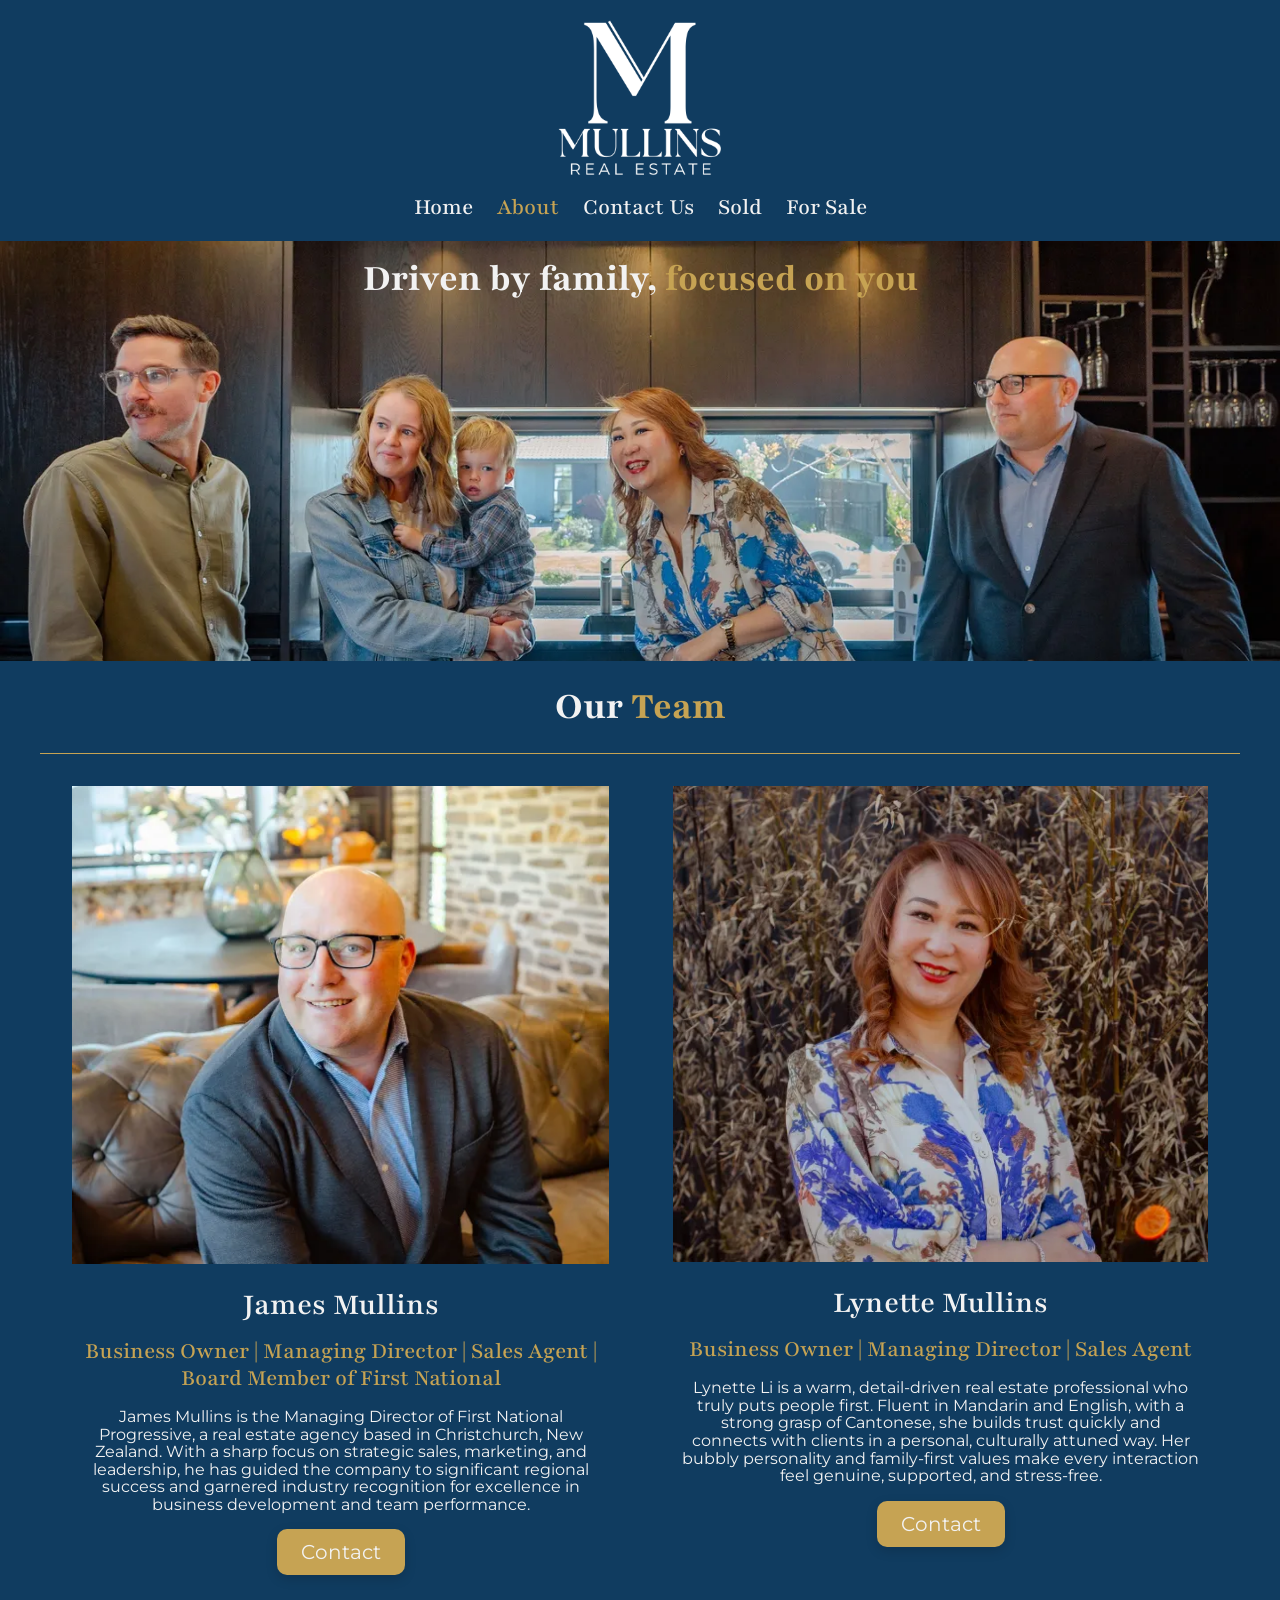
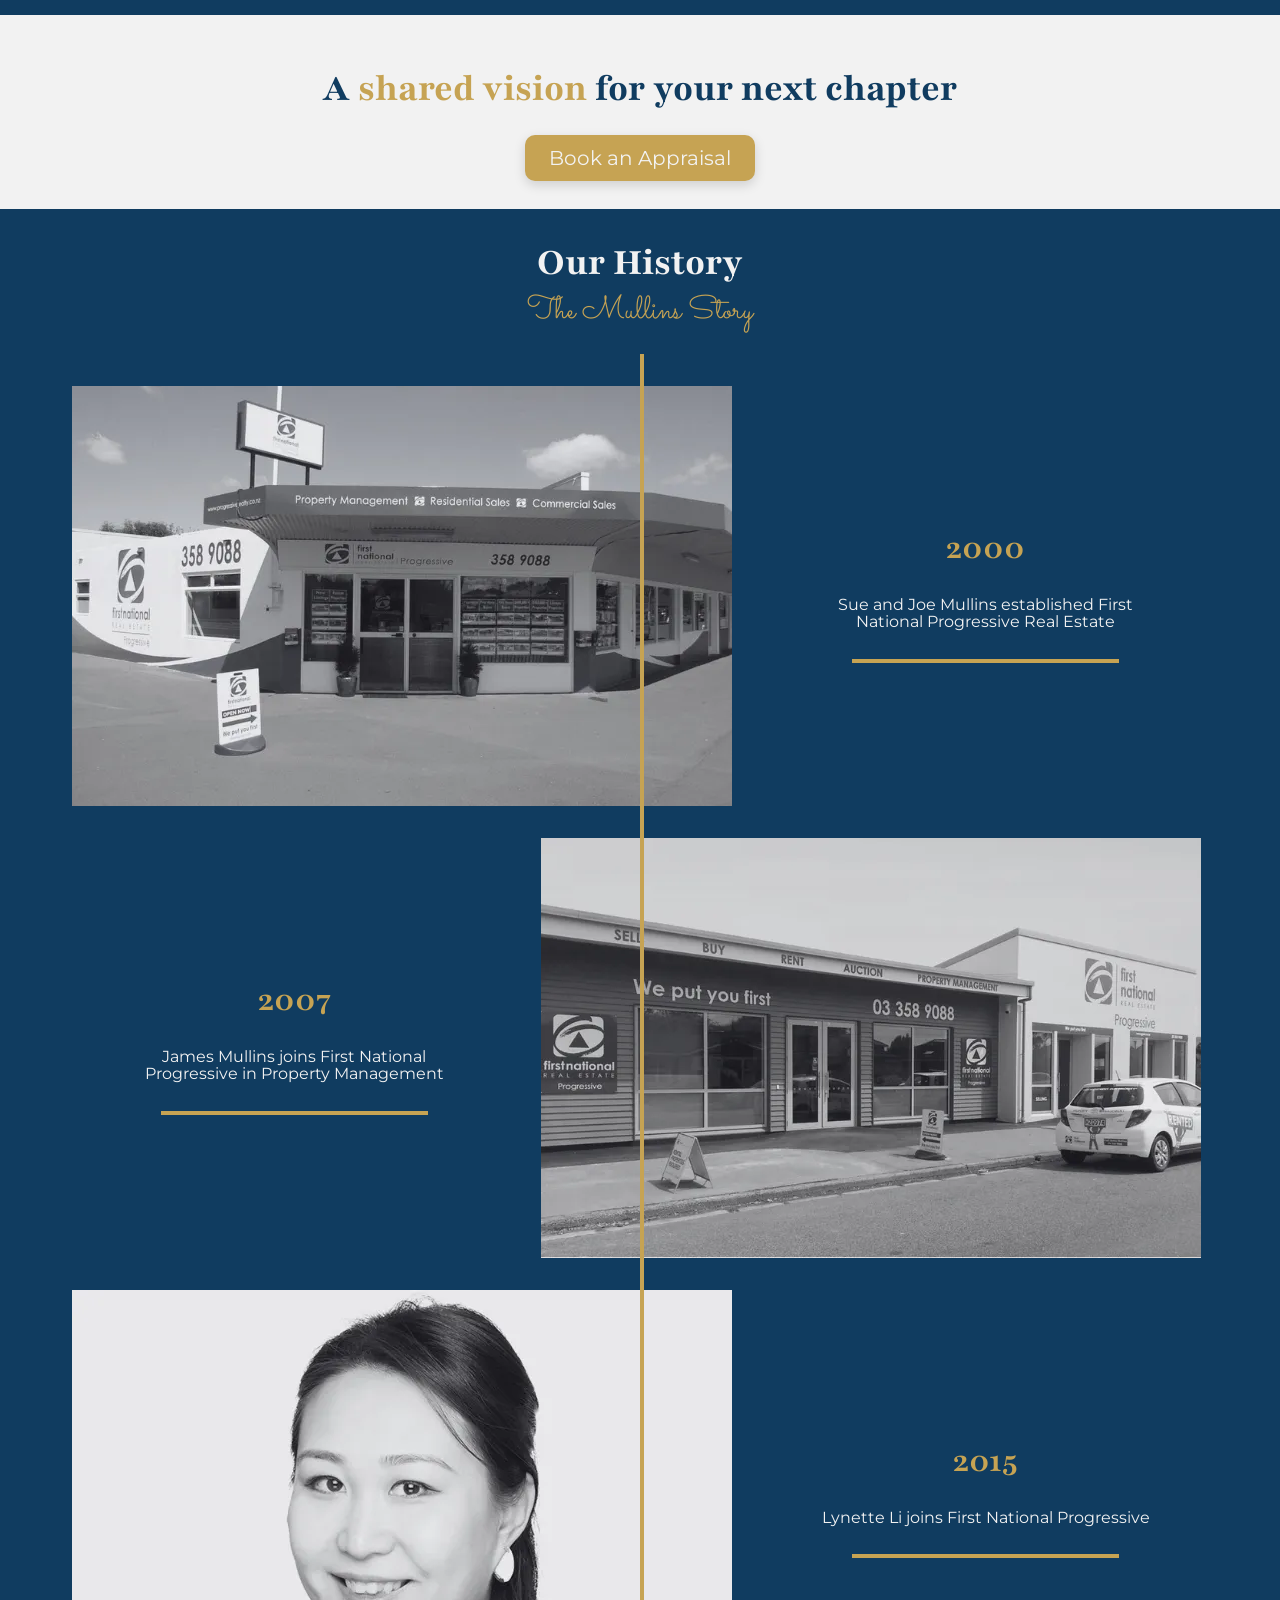
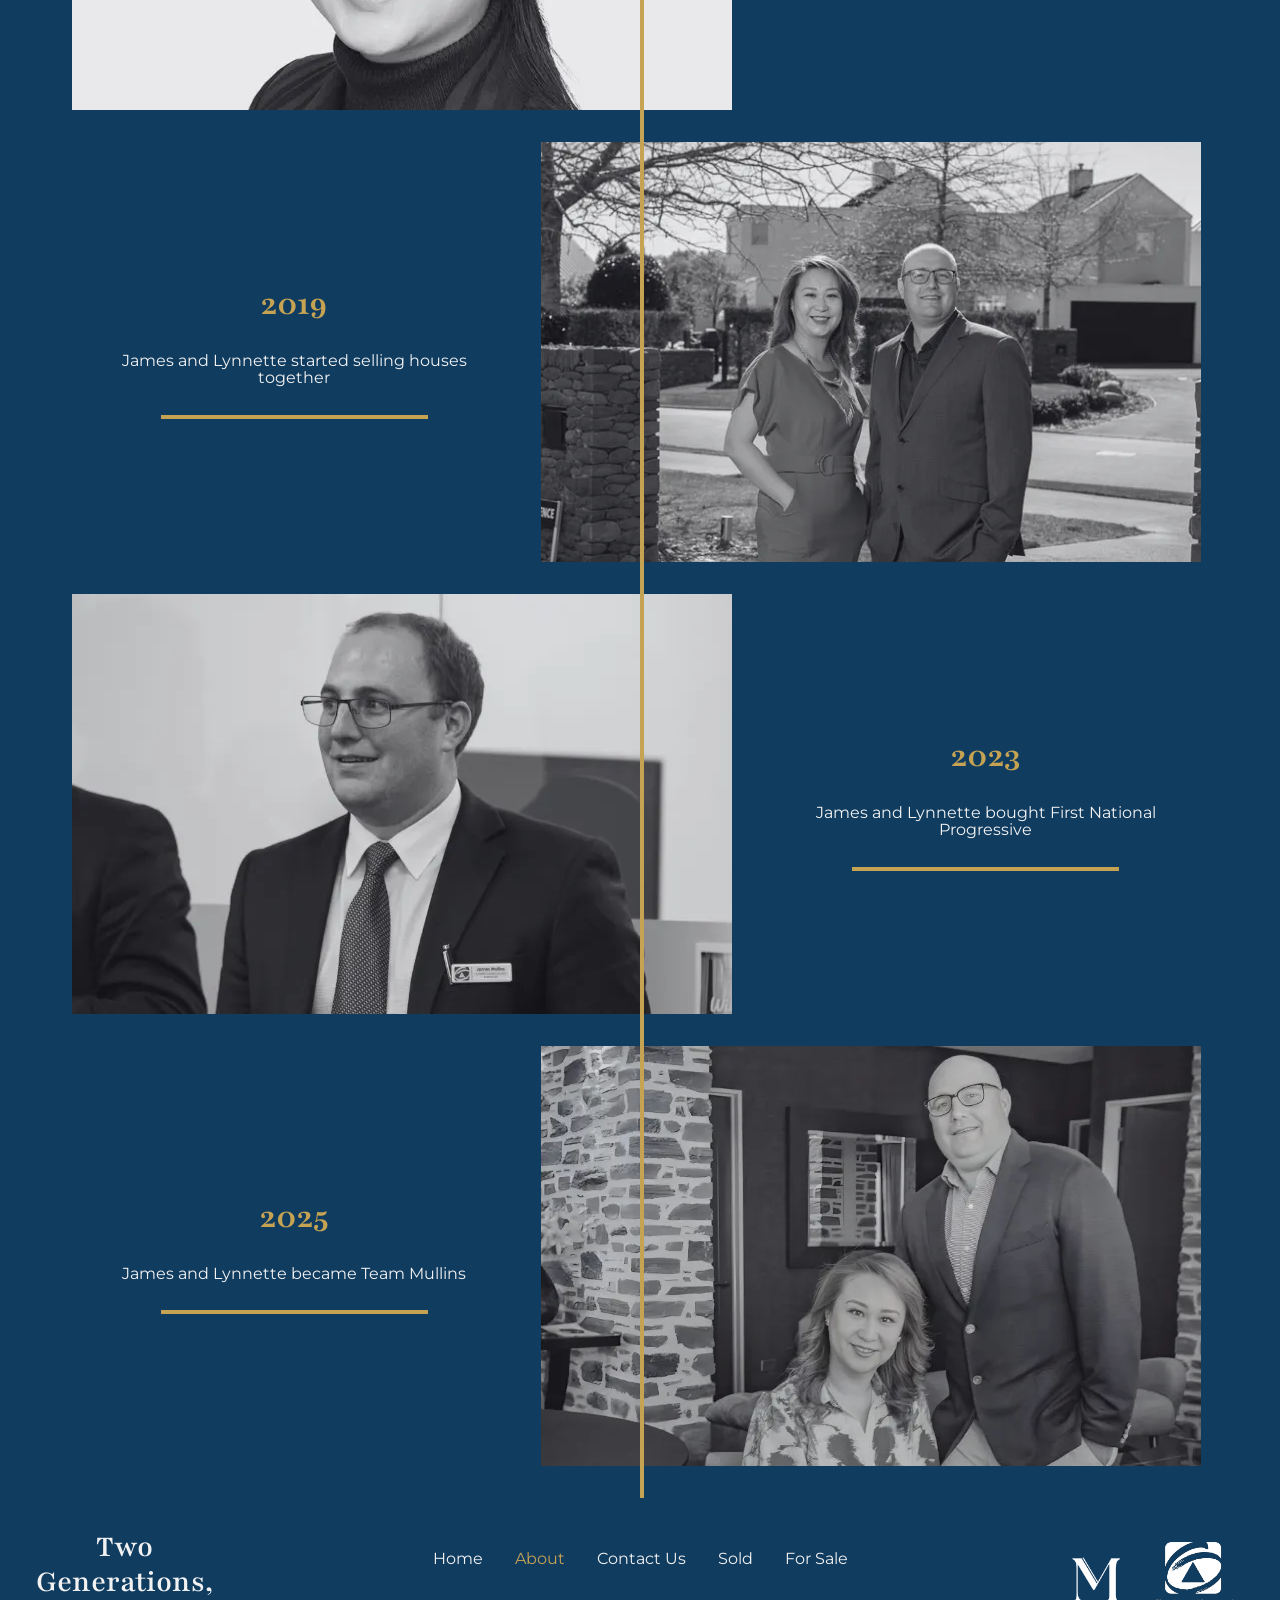
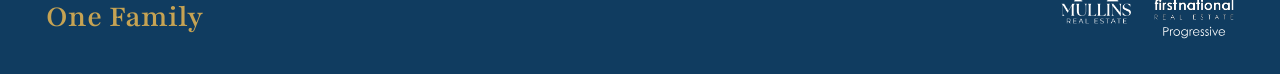
==== about/index.html @ 48dbc234 "deploy: teammullinsfnp-chch/sourcecode@f12cab93efc83eb6b86bd5257f746d855f956c99" ====
<!DOCTYPE html><html lang="en" data-astro-cid-qup72gqn> <head><title>About Us | Team Mullins</title><meta name="description" content="Meet the Team Mullins family — two generations of dedicated First National real estate professionals driven by local knowledge, integrity, and a passion for results."><meta name="viewport" content="width=device-width, initial-scale=1.0"><meta name="robots" content="noindex, nofollow"><script type="module">document.addEventListener("DOMContentLoaded",()=>{document.querySelectorAll("img").forEach(e=>{if(e.width<40||e.getAttribute("aria-hidden")==="true")return;const t=document.createElement("div");t.className="img-wrapper",t.style.cssText=e.style.cssText,e.parentNode.insertBefore(t,e),t.appendChild(e);const d=()=>{e.classList.add("loaded"),t.classList.add("loaded")};e.complete?d():(e.onload=d,e.onerror=d)})});</script><link rel="stylesheet" href="/_astro/DefaultLayout.DE0EfGJR.css">
<style>article[data-astro-cid-nboiwwvl]{border-top:solid 1px var(--color-accent)}.hero[data-astro-cid-kh7btl4r]{position:relative}.hero[data-astro-cid-kh7btl4r] img[data-astro-cid-kh7btl4r]{object-fit:cover;height:420px}.hero[data-astro-cid-kh7btl4r] h2[data-astro-cid-kh7btl4r]{position:absolute;z-index:1}.history-card[data-astro-cid-kh7btl4r]:nth-of-type(2n){flex-direction:row-reverse}
.glide{position:relative;width:100%;box-sizing:border-box}.glide *{box-sizing:inherit}.glide__track{overflow:hidden}.glide__slides{position:relative;width:100%;list-style:none;backface-visibility:hidden;transform-style:preserve-3d;touch-action:pan-Y;overflow:hidden;margin:0;padding:0;white-space:nowrap;display:flex;flex-wrap:nowrap;will-change:transform}.glide__slides--dragging{user-select:none}.glide__slide{width:100%;height:100%;flex-shrink:0;white-space:normal;user-select:none;-webkit-touch-callout:none;-webkit-tap-highlight-color:transparent}.glide__slide a{user-select:none;-webkit-user-drag:none;-moz-user-select:none;-ms-user-select:none}.glide__arrows,.glide__bullets{-webkit-touch-callout:none;user-select:none}.glide--rtl{direction:rtl}.glide__arrow{position:absolute;display:block;top:50%;z-index:2;color:#fff;text-transform:uppercase;padding:9px 12px;background-color:transparent;border:2px solid rgba(255,255,255,.5);border-radius:4px;box-shadow:0 .25em .5em #0000001a;text-shadow:0 .25em .5em rgba(0,0,0,.1);opacity:1;cursor:pointer;transition:opacity .15s ease,border .3s ease-in-out;transform:translateY(-50%);line-height:1}.glide__arrow:focus{outline:none}.glide__arrow:hover{border-color:#fff}.glide__arrow--left{left:2em}.glide__arrow--right{right:2em}.glide__arrow--disabled{opacity:.33}.glide__bullets{position:absolute;z-index:2;bottom:2em;left:50%;display:inline-flex;list-style:none;transform:translate(-50%)}.glide__bullet{background-color:#ffffff80;width:9px;height:9px;padding:0;border-radius:50%;border:2px solid transparent;transition:all .3s ease-in-out;cursor:pointer;line-height:0;box-shadow:0 .25em .5em #0000001a;margin:0 .25em}.glide__bullet:focus{outline:none}.glide__bullet:hover,.glide__bullet:focus{border:2px solid #fff;background-color:#ffffff80}.glide__bullet--active{background-color:#fff}.glide--swipeable{cursor:grab;cursor:-moz-grab;cursor:-webkit-grab}.glide--dragging{cursor:grabbing;cursor:-moz-grabbing;cursor:-webkit-grabbing}.glide{--gap-1: var(--gap-xs);--gap-2: var(--gap-s);--gap-6: var(--gap-xl)}.glide .glide__slides{align-items:stretch}.glide .glide__slides .glide__slide{height:unset;white-space:normal}@media(max-width:400px){.glide{margin:var(--gap-2) auto;padding:var(--gap-6) var(--gap-1)}.glide .prev,.glide .next{display:none}}[data-astro-cid-xx4n5nse][data-glide-el=controls]{--button--position-offset: 0;position:absolute;top:40%;z-index:2}[data-astro-cid-xx4n5nse][data-glide-el=controls]>button[data-astro-cid-xx4n5nse]{background:transparent;border:none;cursor:pointer}[data-astro-cid-xx4n5nse][data-glide-el=controls].prev{left:var(--button--position-offset)}[data-astro-cid-xx4n5nse][data-glide-el=controls].next{right:var(--button--position-offset)}.glide__bullets[data-astro-cid-xx4n5nse]{display:var(--glide-bullets-display, inline-flex);bottom:10px}.glide__bullets[data-astro-cid-xx4n5nse] .glide__bullet[data-astro-cid-xx4n5nse]{background:var(--color-bullet-background, var(--color-grey))}.glide__bullets[data-astro-cid-xx4n5nse] .glide__bullet[data-astro-cid-xx4n5nse]:hover,.glide__bullets[data-astro-cid-xx4n5nse] .glide__bullet[data-astro-cid-xx4n5nse]:focus{border-color:var(--color-primary)}.glide__bullets[data-astro-cid-xx4n5nse] .glide__bullet--active[data-astro-cid-xx4n5nse]{background:var(--color-primary)}@media(min-width:768px){.glide__bullets[data-astro-cid-xx4n5nse]{--glide-bullets-display: none}}
:where([data-astro-image]){height:auto}:where([data-astro-image=full-width]){width:100%}:where([data-astro-image=constrained]){max-width:100%}[data-astro-image-fit=fill]{object-fit:fill}[data-astro-image-fit=contain]{object-fit:contain}[data-astro-image-fit=cover]{object-fit:cover}[data-astro-image-fit=scale-down]{object-fit:scale-down}
</style></head> <header class="bg-primary flex-row md:flex-col justify-content-space-between align-items-center color-white p-s width-full" data-astro-cid-qup72gqn> <svg width="75" height="75" viewBox="0 0 250 250" fill="none" data-astro-cid-qup72gqn="true" class="mullinsLogo">
<rect width="250" height="250" fill="url(#pattern0_6046_47)" />
<defs>
<pattern id="pattern0_6046_47" patternContentUnits="objectBoundingBox" width="1" height="1">
<use xlink:href="#image0_6046_47" transform="scale(0.002)" />
</pattern>
<image id="image0_6046_47" width="500" height="500" preserveAspectRatio="none" xlink:href="[data-uri]" />
</defs>
</svg> <svg class="burger md:display-none" width="48" height="48" viewBox="0 0 24 24" fill="none" id="burger-menu" data-astro-cid-bajw6xif="true">
  <path class="top" d="M5 8H19" stroke="currentColor" stroke-width="1.5" />
  <path class="middle" d="M5 12H19" stroke="currentColor" stroke-width="1.5" />
  <path class="bottom" d="M5 16H19" stroke="currentColor" stroke-width="1.5" />
</svg> <script>(function(){const id = "burger-menu";
const elementsSelector = "#site-nav";

    const addHandlers = () => {
        const burgerIcon = document.querySelector(`#${id}`);
        const dependentElements = document.querySelectorAll(elementsSelector);

        burgerIcon.addEventListener('click', () => {
            burgerIcon.classList.toggle('is-open');

            for (const dependentElement of dependentElements) {
                dependentElement.classList.toggle('is-open');
            }
        });
    };

    document.addEventListener('DOMContentLoaded', addHandlers);
})();</script> <nav class="display-none md:flex-row" data-astro-cid-qup72gqn="true"> <a class="nav-link nowrap p-sm color-white font-h5" href="/" data-astro-cid-2dwpsowv> Home </a><a class="nav-link nowrap p-sm color-white font-h5" aria-current="page" href="/about" data-astro-cid-2dwpsowv> About </a><a class="nav-link nowrap p-sm color-white font-h5" href="/contact" data-astro-cid-2dwpsowv> Contact Us </a><a class="nav-link nowrap p-sm color-white font-h5" href="/sold" data-astro-cid-2dwpsowv> Sold </a><a class="nav-link nowrap p-sm color-white font-h5" href="/for-sale" data-astro-cid-2dwpsowv> For Sale </a> </nav> </header> <main data-astro-cid-qup72gqn> <nav id="site-nav" class="flex-col width-full md:display-none card-shadow" data-astro-cid-qup72gqn="true"> <a class="nav-link nowrap p-sm color-primary font-p" href="/" data-astro-cid-2dwpsowv> Home </a><a class="nav-link nowrap p-sm color-primary font-p" aria-current="page" href="/about" data-astro-cid-2dwpsowv> About </a><a class="nav-link nowrap p-sm color-primary font-p" href="/contact" data-astro-cid-2dwpsowv> Contact Us </a><a class="nav-link nowrap p-sm color-primary font-p" href="/sold" data-astro-cid-2dwpsowv> Sold </a><a class="nav-link nowrap p-sm color-primary font-p" href="/for-sale" data-astro-cid-2dwpsowv> For Sale </a> </nav>  <section class="hero" data-astro-cid-kh7btl4r> <h2 class="color-white width-full text-center p-m" data-astro-cid-kh7btl4r>
Driven by family, <span class="color-accent" data-astro-cid-kh7btl4r>focused on you</span> </h2> <img src="/_astro/our-team-hero.DkO3J7ux_Z1hx9rK.webp" srcset="/_astro/our-team-hero.DkO3J7ux_ZPPPeF.webp 1080w, /_astro/our-team-hero.DkO3J7ux_1VtBzV.webp 1440w, /_astro/our-team-hero.DkO3J7ux_Z2qorL7.webp 1920w" alt="Family image" data-astro-cid-kh7btl4r="true" loading="eager" decoding="sync" fetchpriority="high" sizes="100vw" data-astro-image="full-width" data-astro-image-fit="cover" data-astro-image-pos="center" width="2400" height="860"> </section> <section data-astro-cid-kh7btl4r> <h2 class="section-header" data-astro-cid-kh7btl4r>
Our <span class="color-accent" data-astro-cid-kh7btl4r>Team</span> </h2> <div class="bg-primary" data-astro-cid-kh7btl4r> <div class="md:flex-row max-content-width" data-astro-cid-kh7btl4r> <article class="p-xl flex-col gap-m" data-astro-cid-nboiwwvl> <img src="/_astro/james.BHqWU1SN_PA0kb.webp" srcset="/_astro/james.BHqWU1SN_PA0kb.webp 540w" alt="James Mullins's profile picture" data-astro-cid-nboiwwvl="true" loading="lazy" decoding="async" sizes="(min-width: 540px) 540px, 100vw" data-astro-image="constrained" data-astro-image-fit="cover" data-astro-image-pos="center" width="540" height="480" class="mx-auto"> <div class="flex-col text-center gap-m align-items-center justify-content-center gap-4 p-s" data-astro-cid-nboiwwvl> <h4 class="color-white" data-astro-cid-nboiwwvl>James Mullins</h4> <h5 class="color-accent" data-astro-cid-nboiwwvl>Business Owner | Managing Director | Sales Agent | Board Member of First National</h5> <p class="color-white" data-astro-cid-nboiwwvl>James Mullins is the Managing Director of First National Progressive, a real estate agency based in Christchurch, New Zealand. With a sharp focus on strategic sales, marketing, and leadership, he has guided the company to significant regional success and garnered industry recognition for excellence in business development and team performance.</p> <a class="button nowrap" href="/contact" data-astro-cid-nboiwwvl="true"> Contact </a> </div> </article><article class="p-xl flex-col gap-m" data-astro-cid-nboiwwvl> <img src="/_astro/lynette.3qFnRHAW_xsYHY.webp" srcset="/_astro/lynette.3qFnRHAW_xsYHY.webp 540w" alt="Lynette Mullins's profile picture" data-astro-cid-nboiwwvl="true" loading="lazy" decoding="async" sizes="(min-width: 540px) 540px, 100vw" data-astro-image="constrained" data-astro-image-fit="cover" data-astro-image-pos="center" width="540" height="480" class="mx-auto"> <div class="flex-col text-center gap-m align-items-center justify-content-center gap-4 p-s" data-astro-cid-nboiwwvl> <h4 class="color-white" data-astro-cid-nboiwwvl>Lynette Mullins</h4> <h5 class="color-accent" data-astro-cid-nboiwwvl>Business Owner | Managing Director | Sales Agent</h5> <p class="color-white" data-astro-cid-nboiwwvl>Lynette Li is a warm, detail-driven real estate professional who truly puts people first. Fluent in Mandarin and English, with a strong grasp of Cantonese, she builds trust quickly and connects with clients in a personal, culturally attuned way. Her bubbly personality and family-first values make every interaction feel genuine, supported, and stress-free.</p> <a class="button nowrap" href="/contact" data-astro-cid-nboiwwvl="true"> Contact </a> </div> </article> </div> </div> </section> <section class="bg-white flex-col align-items-center p-lg" data-astro-cid-kh7btl4r> <h2 class="section-header section-header--invert" data-astro-cid-kh7btl4r>
A <span class="color-accent" data-astro-cid-kh7btl4r>shared vision</span> for your next chapter
</h2> <a class="button nowrap" href="/contact" data-astro-cid-kh7btl4r="true"> Book an Appraisal </a> </section> <section class="bg-primary py-s" data-astro-cid-kh7btl4r> <h2 class="section-header" data-astro-cid-kh7btl4r>
Our History <br data-astro-cid-kh7btl4r> <span class="font-accent color-accent" data-astro-cid-kh7btl4r>The Mullins Story</span> </h2> <div class="max-content-width" style="position: relative;" data-astro-cid-kh7btl4r> <div class="glide mx-auto px-3xl md:display-none p-lg" id="history-slider" data-astro-cid-kh7btl4r="true"> <div class="glide__bullets" data-glide-el="controls[nav]" data-astro-cid-xx4n5nse> <button class="glide__bullet" data-glide-dir="=0" aria-label="Go to slide 1" data-astro-cid-xx4n5nse></button><button class="glide__bullet" data-glide-dir="=1" aria-label="Go to slide 2" data-astro-cid-xx4n5nse></button><button class="glide__bullet" data-glide-dir="=2" aria-label="Go to slide 3" data-astro-cid-xx4n5nse></button><button class="glide__bullet" data-glide-dir="=3" aria-label="Go to slide 4" data-astro-cid-xx4n5nse></button><button class="glide__bullet" data-glide-dir="=4" aria-label="Go to slide 5" data-astro-cid-xx4n5nse></button><button class="glide__bullet" data-glide-dir="=5" aria-label="Go to slide 6" data-astro-cid-xx4n5nse></button> </div> <div class="prev" data-glide-el="controls" data-astro-cid-xx4n5nse> <button aria-label="Previous" data-glide-dir="<" data-astro-cid-xx4n5nse> <svg viewBox="0 0 284.929 284.929" width="32" height="32" style="transform: rotate(90deg)" data-astro-cid-xx4n5nse="true" class="chevronDown">
	<polyline points="30.262,82.241 142.466,194.441 254.675,82.241" fill="none" stroke="hsla(42, 50%, 55%, 1)" stroke-width="16" />
</svg> </button> </div> <div class="next" data-glide-el="controls" data-astro-cid-xx4n5nse> <button aria-label="Next" data-glide-dir=">" data-astro-cid-xx4n5nse> <svg viewBox="0 0 284.929 284.929" width="32" height="32" style="transform: rotate(-90deg)" data-astro-cid-xx4n5nse="true" class="chevronDown">
	<polyline points="30.262,82.241 142.466,194.441 254.675,82.241" fill="none" stroke="hsla(42, 50%, 55%, 1)" stroke-width="16" />
</svg> </button> </div> <div class="glide__track" data-glide-el="track"> <ul class="glide__slides"> <li class="glide__slide" data-astro-cid-kh7btl4r> <div class="flex-col md:flex-row align-items-center gap-l flex-1-children" data-astro-cid-kh7btl4r="true"> <img src="/_astro/1.Cf2HjK8q_PahcT.webp" srcset="/_astro/1.Cf2HjK8q_jNwjd.webp 640w, /_astro/1.Cf2HjK8q_PahcT.webp 660w" alt="Sue and Joe Mullins established First National Progressive Real Estate" style="flex: 3" loading="lazy" decoding="async" sizes="(min-width: 660px) 660px, 100vw" data-astro-image="constrained" data-astro-image-fit="cover" data-astro-image-pos="center" width="660" height="420"> <div class="text-center md:flex-col md:gap-lg" style="flex: 2"> <h3 class="color-accent">2000</h3> <p class="color-white md:px-5xl">Sue and Joe Mullins established First National Progressive Real Estate</p> <hr class="display-none md:display-block divider divider--short divider--thick"> </div> </div> </li><li class="glide__slide" data-astro-cid-kh7btl4r> <div class="flex-col md:flex-row align-items-center gap-l flex-1-children" data-astro-cid-kh7btl4r="true"> <img src="/_astro/2.DCwEpW_9_qpN0T.webp" srcset="/_astro/2.DCwEpW_9_Z4UVRM.webp 640w, /_astro/2.DCwEpW_9_qpN0T.webp 660w" alt="James Mullins joins First National Progressive in Property Management" style="flex: 3" loading="lazy" decoding="async" sizes="(min-width: 660px) 660px, 100vw" data-astro-image="constrained" data-astro-image-fit="cover" data-astro-image-pos="center" width="660" height="420"> <div class="text-center md:flex-col md:gap-lg" style="flex: 2"> <h3 class="color-accent">2007</h3> <p class="color-white md:px-5xl">James Mullins joins First National Progressive in Property Management</p> <hr class="display-none md:display-block divider divider--short divider--thick"> </div> </div> </li><li class="glide__slide" data-astro-cid-kh7btl4r> <div class="flex-col md:flex-row align-items-center gap-l flex-1-children" data-astro-cid-kh7btl4r="true"> <img src="/_astro/3.7gL2hJu8_ZhmvtS.webp" srcset="/_astro/3.7gL2hJu8_ZMIgnz.webp 640w, /_astro/3.7gL2hJu8_ZhmvtS.webp 660w" alt="Lynette Li joins First National Progressive" style="flex: 3" loading="lazy" decoding="async" sizes="(min-width: 660px) 660px, 100vw" data-astro-image="constrained" data-astro-image-fit="cover" data-astro-image-pos="center" width="660" height="420"> <div class="text-center md:flex-col md:gap-lg" style="flex: 2"> <h3 class="color-accent">2015</h3> <p class="color-white md:px-5xl">Lynette Li joins First National Progressive</p> <hr class="display-none md:display-block divider divider--short divider--thick"> </div> </div> </li><li class="glide__slide" data-astro-cid-kh7btl4r> <div class="flex-col md:flex-row align-items-center gap-l flex-1-children" data-astro-cid-kh7btl4r="true"> <img src="/_astro/4.DZHSTM_s_Z2odOUa.webp" srcset="/_astro/4.DZHSTM_s_2aBy05.webp 640w, /_astro/4.DZHSTM_s_Z2odOUa.webp 660w" alt="James and Lynnette started selling houses together" style="flex: 3" loading="lazy" decoding="async" sizes="(min-width: 660px) 660px, 100vw" data-astro-image="constrained" data-astro-image-fit="cover" data-astro-image-pos="center" width="660" height="420"> <div class="text-center md:flex-col md:gap-lg" style="flex: 2"> <h3 class="color-accent">2019</h3> <p class="color-white md:px-5xl">James and Lynnette started selling houses together</p> <hr class="display-none md:display-block divider divider--short divider--thick"> </div> </div> </li><li class="glide__slide" data-astro-cid-kh7btl4r> <div class="flex-col md:flex-row align-items-center gap-l flex-1-children" data-astro-cid-kh7btl4r="true"> <img src="/_astro/5.C2gDn5IE_Z2q3K3v.webp" srcset="/_astro/5.C2gDn5IE_28LCQJ.webp 640w, /_astro/5.C2gDn5IE_Z2q3K3v.webp 660w" alt="James and Lynnette bought First National Progressive" style="flex: 3" loading="lazy" decoding="async" sizes="(min-width: 660px) 660px, 100vw" data-astro-image="constrained" data-astro-image-fit="cover" data-astro-image-pos="center" width="660" height="420"> <div class="text-center md:flex-col md:gap-lg" style="flex: 2"> <h3 class="color-accent">2023</h3> <p class="color-white md:px-5xl">James and Lynnette bought First National Progressive</p> <hr class="display-none md:display-block divider divider--short divider--thick"> </div> </div> </li><li class="glide__slide" data-astro-cid-kh7btl4r> <div class="flex-col md:flex-row align-items-center gap-l flex-1-children" data-astro-cid-kh7btl4r="true"> <img src="/_astro/6.CgDyJdY2_Zsc4iJ.webp" srcset="/_astro/6.CgDyJdY2_ZXxOcq.webp 640w, /_astro/6.CgDyJdY2_Zsc4iJ.webp 660w" alt="James and Lynnette became Team Mullins" style="flex: 3" loading="lazy" decoding="async" sizes="(min-width: 660px) 660px, 100vw" data-astro-image="constrained" data-astro-image-fit="cover" data-astro-image-pos="center" width="660" height="420"> <div class="text-center md:flex-col md:gap-lg" style="flex: 2"> <h3 class="color-accent">2025</h3> <p class="color-white md:px-5xl">James and Lynnette became Team Mullins</p> <hr class="display-none md:display-block divider divider--short divider--thick"> </div> </div> </li> </ul> </div> </div> <div class="display-none md:flex-col p-xl gap-xl" data-astro-cid-kh7btl4r> <div class="flex-col md:flex-row align-items-center gap-l flex-1-children history-card" data-astro-cid-kh7btl4r="true"> <img src="/_astro/1.Cf2HjK8q_PahcT.webp" srcset="/_astro/1.Cf2HjK8q_jNwjd.webp 640w, /_astro/1.Cf2HjK8q_PahcT.webp 660w" alt="Sue and Joe Mullins established First National Progressive Real Estate" style="flex: 3" loading="lazy" decoding="async" sizes="(min-width: 660px) 660px, 100vw" data-astro-image="constrained" data-astro-image-fit="cover" data-astro-image-pos="center" width="660" height="420"> <div class="text-center md:flex-col md:gap-lg" style="flex: 2"> <h3 class="color-accent">2000</h3> <p class="color-white md:px-5xl">Sue and Joe Mullins established First National Progressive Real Estate</p> <hr class="display-none md:display-block divider divider--short divider--thick"> </div> </div><div class="flex-col md:flex-row align-items-center gap-l flex-1-children history-card" data-astro-cid-kh7btl4r="true"> <img src="/_astro/2.DCwEpW_9_qpN0T.webp" srcset="/_astro/2.DCwEpW_9_Z4UVRM.webp 640w, /_astro/2.DCwEpW_9_qpN0T.webp 660w" alt="James Mullins joins First National Progressive in Property Management" style="flex: 3" loading="lazy" decoding="async" sizes="(min-width: 660px) 660px, 100vw" data-astro-image="constrained" data-astro-image-fit="cover" data-astro-image-pos="center" width="660" height="420"> <div class="text-center md:flex-col md:gap-lg" style="flex: 2"> <h3 class="color-accent">2007</h3> <p class="color-white md:px-5xl">James Mullins joins First National Progressive in Property Management</p> <hr class="display-none md:display-block divider divider--short divider--thick"> </div> </div><div class="flex-col md:flex-row align-items-center gap-l flex-1-children history-card" data-astro-cid-kh7btl4r="true"> <img src="/_astro/3.7gL2hJu8_ZhmvtS.webp" srcset="/_astro/3.7gL2hJu8_ZMIgnz.webp 640w, /_astro/3.7gL2hJu8_ZhmvtS.webp 660w" alt="Lynette Li joins First National Progressive" style="flex: 3" loading="lazy" decoding="async" sizes="(min-width: 660px) 660px, 100vw" data-astro-image="constrained" data-astro-image-fit="cover" data-astro-image-pos="center" width="660" height="420"> <div class="text-center md:flex-col md:gap-lg" style="flex: 2"> <h3 class="color-accent">2015</h3> <p class="color-white md:px-5xl">Lynette Li joins First National Progressive</p> <hr class="display-none md:display-block divider divider--short divider--thick"> </div> </div><div class="flex-col md:flex-row align-items-center gap-l flex-1-children history-card" data-astro-cid-kh7btl4r="true"> <img src="/_astro/4.DZHSTM_s_Z2odOUa.webp" srcset="/_astro/4.DZHSTM_s_2aBy05.webp 640w, /_astro/4.DZHSTM_s_Z2odOUa.webp 660w" alt="James and Lynnette started selling houses together" style="flex: 3" loading="lazy" decoding="async" sizes="(min-width: 660px) 660px, 100vw" data-astro-image="constrained" data-astro-image-fit="cover" data-astro-image-pos="center" width="660" height="420"> <div class="text-center md:flex-col md:gap-lg" style="flex: 2"> <h3 class="color-accent">2019</h3> <p class="color-white md:px-5xl">James and Lynnette started selling houses together</p> <hr class="display-none md:display-block divider divider--short divider--thick"> </div> </div><div class="flex-col md:flex-row align-items-center gap-l flex-1-children history-card" data-astro-cid-kh7btl4r="true"> <img src="/_astro/5.C2gDn5IE_Z2q3K3v.webp" srcset="/_astro/5.C2gDn5IE_28LCQJ.webp 640w, /_astro/5.C2gDn5IE_Z2q3K3v.webp 660w" alt="James and Lynnette bought First National Progressive" style="flex: 3" loading="lazy" decoding="async" sizes="(min-width: 660px) 660px, 100vw" data-astro-image="constrained" data-astro-image-fit="cover" data-astro-image-pos="center" width="660" height="420"> <div class="text-center md:flex-col md:gap-lg" style="flex: 2"> <h3 class="color-accent">2023</h3> <p class="color-white md:px-5xl">James and Lynnette bought First National Progressive</p> <hr class="display-none md:display-block divider divider--short divider--thick"> </div> </div><div class="flex-col md:flex-row align-items-center gap-l flex-1-children history-card" data-astro-cid-kh7btl4r="true"> <img src="/_astro/6.CgDyJdY2_Zsc4iJ.webp" srcset="/_astro/6.CgDyJdY2_ZXxOcq.webp 640w, /_astro/6.CgDyJdY2_Zsc4iJ.webp 660w" alt="James and Lynnette became Team Mullins" style="flex: 3" loading="lazy" decoding="async" sizes="(min-width: 660px) 660px, 100vw" data-astro-image="constrained" data-astro-image-fit="cover" data-astro-image-pos="center" width="660" height="420"> <div class="text-center md:flex-col md:gap-lg" style="flex: 2"> <h3 class="color-accent">2025</h3> <p class="color-white md:px-5xl">James and Lynnette became Team Mullins</p> <hr class="display-none md:display-block divider divider--short divider--thick"> </div> </div> </div> <hr class="display-none md:display-block divider divider--vertical divider--thick" style="height: 100%; position: absolute; left: 50%; top: 0;" data-astro-cid-kh7btl4r> </div> </section>  </main> <footer class="bg-primary p-l" data-astro-cid-qup72gqn> <div class="flex-col gap-m md:flex-row flex-1-children" data-astro-cid-qup72gqn> <h4 class="color-white text-center" data-astro-cid-qup72gqn>
Two Generations, <span class="color-accent" data-astro-cid-qup72gqn>One Family</span> </h4> <div style="flex: 4" data-astro-cid-qup72gqn> <nav class="flex-wrap justify-content-center p-s gap-s width-full" data-astro-cid-qup72gqn="true"> <a class="nav-link nowrap p-sm color-white font-p" href="/" data-astro-cid-2dwpsowv> Home </a><a class="nav-link nowrap p-sm color-white font-p" aria-current="page" href="/about" data-astro-cid-2dwpsowv> About </a><a class="nav-link nowrap p-sm color-white font-p" href="/contact" data-astro-cid-2dwpsowv> Contact Us </a><a class="nav-link nowrap p-sm color-white font-p" href="/sold" data-astro-cid-2dwpsowv> Sold </a><a class="nav-link nowrap p-sm color-white font-p" href="/for-sale" data-astro-cid-2dwpsowv> For Sale </a> </nav> </div> <div class="flex-row align-items-center justify-content-center" data-astro-cid-qup72gqn> <svg width="75" height="75" viewBox="0 0 250 250" fill="none" data-astro-cid-qup72gqn="true" class="mullinsLogo">
<rect width="250" height="250" fill="url(#pattern0_6046_47)" />
<defs>
<pattern id="pattern0_6046_47" patternContentUnits="objectBoundingBox" width="1" height="1">
<use xlink:href="#image0_6046_47" transform="scale(0.002)" />
</pattern>
<image id="image0_6046_47" width="500" height="500" preserveAspectRatio="none" xlink:href="[data-uri]" />
</defs>
</svg> <svg width="120" zoomAndPan="magnify" viewBox="0 0 1500 1499.999933" height="120" preserveAspectRatio="xMidYMid meet" data-astro-cid-qup72gqn="true" class="firstNationalLogo"><defs><filter x="0%" y="0%" width="100%" height="100%" id="eb3c84379f"><feColorMatrix values="0 0 0 0 1 0 0 0 0 1 0 0 0 0 1 0 0 0 1 0" color-interpolation-filters="sRGB" /></filter><filter x="0%" y="0%" width="100%" height="100%" id="81d01bbbce"><feColorMatrix values="0 0 0 0 1 0 0 0 0 1 0 0 0 0 1 0.2126 0.7152 0.0722 0 0" color-interpolation-filters="sRGB" /></filter><g /><clipPath id="ca3a710a9c"><path d="M 257 150 L 1243.535156 150 L 1243.535156 1120.5 L 257 1120.5 Z M 257 150 " clip-rule="nonzero" /></clipPath><mask id="58da0b88c6"><g filter="url(#eb3c84379f)"><g filter="url(#81d01bbbce)" transform="matrix(0.931132, 0, 0, 0.931382, 256.536486, 149.999919)"><image x="0" y="0" width="1060" xlink:href="[data-uri]" height="1042" preserveAspectRatio="xMidYMid meet" /></g></g></mask></defs><g clip-path="url(#ca3a710a9c)"><g mask="url(#58da0b88c6)"><g transform="matrix(0.931132, 0, 0, 0.931382, 256.536486, 149.999919)"><image x="0" y="0" width="1060" xlink:href="[data-uri]" height="1042" preserveAspectRatio="xMidYMid meet" /></g></g></g><g fill="#ffffff" fill-opacity="1"><g transform="translate(353.589847, 1321.370026)"><g><path d="M 41.78125 -106.75 C 53.570312 -106.75 62.863281 -104.664062 69.65625 -100.5 C 76.445312 -96.34375 79.84375 -88.960938 79.84375 -78.359375 C 79.84375 -67.554688 76.296875 -60.070312 69.203125 -55.90625 C 62.117188 -51.738281 52.679688 -49.65625 40.890625 -49.65625 L 23.640625 -49.65625 L 23.640625 0 L 12.9375 0 L 12.9375 -106.75 Z M 41.328125 -60.0625 C 47.078125 -60.0625 51.9375 -60.582031 55.90625 -61.625 C 59.875 -62.664062 62.992188 -64.523438 65.265625 -67.203125 C 67.546875 -69.878906 68.6875 -73.597656 68.6875 -78.359375 C 68.6875 -85.097656 66.378906 -89.78125 61.765625 -92.40625 C 57.160156 -95.03125 50.75 -96.34375 42.53125 -96.34375 L 23.640625 -96.34375 L 23.640625 -60.0625 Z M 41.328125 -60.0625 " /></g></g></g><g fill="#ffffff" fill-opacity="1"><g transform="translate(437.895672, 1321.370026)"><g><path d="M 22 -78.953125 L 22 -67.5 C 25.070312 -71.957031 28.269531 -75.328125 31.59375 -77.609375 C 34.914062 -79.890625 38.507812 -81.03125 42.375 -81.03125 C 44.257812 -81.03125 45.921875 -80.804688 47.359375 -80.359375 C 48.796875 -79.921875 50.160156 -79.253906 51.453125 -78.359375 L 46.09375 -69.734375 C 44.113281 -70.722656 42.328125 -71.21875 40.734375 -71.21875 C 37.171875 -71.21875 33.972656 -69.90625 31.140625 -67.28125 C 28.316406 -64.65625 26.085938 -60.960938 24.453125 -56.203125 C 22.816406 -51.441406 22 -45.988281 22 -39.84375 L 22 0 L 11.890625 0 L 11.890625 -78.953125 Z M 22 -78.953125 " /></g></g></g><g fill="#ffffff" fill-opacity="1"><g transform="translate(485.178226, 1321.370026)"><g><path d="M 48.765625 2.078125 C 41.035156 2.078125 34.019531 0.222656 27.71875 -3.484375 C 21.425781 -7.203125 16.492188 -12.234375 12.921875 -18.578125 C 9.359375 -24.929688 7.578125 -31.820312 7.578125 -39.25 C 7.578125 -46.6875 9.359375 -53.625 12.921875 -60.0625 C 16.492188 -66.507812 21.425781 -71.613281 27.71875 -75.375 C 34.019531 -79.144531 41.035156 -81.03125 48.765625 -81.03125 C 56.492188 -81.03125 63.503906 -79.144531 69.796875 -75.375 C 76.097656 -71.613281 81.03125 -66.507812 84.59375 -60.0625 C 88.164062 -53.625 89.953125 -46.6875 89.953125 -39.25 C 89.953125 -31.820312 88.164062 -24.929688 84.59375 -18.578125 C 81.03125 -12.234375 76.097656 -7.203125 69.796875 -3.484375 C 63.503906 0.222656 56.492188 2.078125 48.765625 2.078125 Z M 48.765625 -7.734375 C 54.515625 -7.734375 59.742188 -9.144531 64.453125 -11.96875 C 69.160156 -14.789062 72.851562 -18.601562 75.53125 -23.40625 C 78.207031 -28.21875 79.546875 -33.453125 79.546875 -39.109375 C 79.546875 -44.859375 78.15625 -50.1875 75.375 -55.09375 C 72.601562 -60 68.863281 -63.910156 64.15625 -66.828125 C 59.445312 -69.753906 54.316406 -71.21875 48.765625 -71.21875 C 43.210938 -71.21875 38.082031 -69.753906 33.375 -66.828125 C 28.664062 -63.910156 24.921875 -60 22.140625 -55.09375 C 19.367188 -50.1875 17.984375 -44.859375 17.984375 -39.109375 C 17.984375 -33.359375 19.320312 -28.101562 22 -23.34375 C 24.675781 -18.582031 28.34375 -14.789062 33 -11.96875 C 37.664062 -9.144531 42.921875 -7.734375 48.765625 -7.734375 Z M 48.765625 -7.734375 " /></g></g></g><g fill="#ffffff" fill-opacity="1"><g transform="translate(582.568572, 1321.370026)"><g><path d="M 49.0625 30.78125 C 41.726562 30.78125 35.429688 29.8125 30.171875 27.875 C 24.921875 25.945312 20.585938 23.195312 17.171875 19.625 C 13.753906 16.0625 10.804688 11.601562 8.328125 6.25 L 19.328125 6.25 C 22.304688 11.5 26.171875 15.363281 30.921875 17.84375 C 35.679688 20.320312 41.53125 21.5625 48.46875 21.5625 C 58.382812 21.5625 66.019531 19.054688 71.375 14.046875 C 76.726562 9.046875 79.40625 1.640625 79.40625 -8.171875 L 79.40625 -15.015625 C 75.53125 -10.054688 70.84375 -6.3125 65.34375 -3.78125 C 59.84375 -1.257812 53.972656 0 47.734375 0 C 40.492188 0 33.773438 -1.707031 27.578125 -5.125 C 21.378906 -8.550781 16.445312 -13.3125 12.78125 -19.40625 C 9.113281 -25.5 7.28125 -32.363281 7.28125 -40 C 7.28125 -47.632812 9.164062 -54.570312 12.9375 -60.8125 C 16.707031 -67.0625 21.710938 -71.992188 27.953125 -75.609375 C 34.203125 -79.222656 40.796875 -81.03125 47.734375 -81.03125 C 54.367188 -81.03125 60.1875 -79.71875 65.1875 -77.09375 C 70.195312 -74.46875 74.9375 -70.53125 79.40625 -65.28125 L 79.40625 -78.953125 L 89.65625 -78.953125 L 89.65625 -10.859375 C 89.65625 2.421875 86.285156 12.679688 79.546875 19.921875 C 72.804688 27.160156 62.644531 30.78125 49.0625 30.78125 Z M 49.65625 -9.8125 C 55.40625 -9.8125 60.5625 -11.070312 65.125 -13.59375 C 69.6875 -16.125 73.28125 -19.671875 75.90625 -24.234375 C 78.53125 -28.796875 79.84375 -34.097656 79.84375 -40.140625 C 79.84375 -46.285156 78.453125 -51.710938 75.671875 -56.421875 C 72.898438 -61.128906 69.1875 -64.769531 64.53125 -67.34375 C 59.875 -69.925781 54.816406 -71.21875 49.359375 -71.21875 C 43.515625 -71.21875 38.1875 -69.828125 33.375 -67.046875 C 28.570312 -64.273438 24.753906 -60.460938 21.921875 -55.609375 C 19.097656 -50.753906 17.6875 -45.351562 17.6875 -39.40625 C 17.6875 -34.050781 18.925781 -29.117188 21.40625 -24.609375 C 23.882812 -20.097656 27.523438 -16.503906 32.328125 -13.828125 C 37.140625 -11.148438 42.914062 -9.8125 49.65625 -9.8125 Z M 49.65625 -9.8125 " /></g></g></g><g fill="#ffffff" fill-opacity="1"><g transform="translate(682.635268, 1321.370026)"><g><path d="M 22 -78.953125 L 22 -67.5 C 25.070312 -71.957031 28.269531 -75.328125 31.59375 -77.609375 C 34.914062 -79.890625 38.507812 -81.03125 42.375 -81.03125 C 44.257812 -81.03125 45.921875 -80.804688 47.359375 -80.359375 C 48.796875 -79.921875 50.160156 -79.253906 51.453125 -78.359375 L 46.09375 -69.734375 C 44.113281 -70.722656 42.328125 -71.21875 40.734375 -71.21875 C 37.171875 -71.21875 33.972656 -69.90625 31.140625 -67.28125 C 28.316406 -64.65625 26.085938 -60.960938 24.453125 -56.203125 C 22.816406 -51.441406 22 -45.988281 22 -39.84375 L 22 0 L 11.890625 0 L 11.890625 -78.953125 Z M 22 -78.953125 " /></g></g></g><g fill="#ffffff" fill-opacity="1"><g transform="translate(729.917834, 1321.370026)"><g><path d="M 48.765625 1.9375 C 40.242188 1.9375 32.882812 0.078125 26.6875 -3.640625 C 20.488281 -7.359375 15.753906 -12.363281 12.484375 -18.65625 C 9.210938 -24.957031 7.578125 -31.820312 7.578125 -39.25 C 7.578125 -46.488281 9.257812 -53.300781 12.625 -59.6875 C 16 -66.082031 20.785156 -71.238281 26.984375 -75.15625 C 33.179688 -79.070312 40.242188 -81.03125 48.171875 -81.03125 C 55.804688 -81.03125 62.742188 -79.242188 68.984375 -75.671875 C 75.234375 -72.109375 80.140625 -67.15625 83.703125 -60.8125 C 87.273438 -54.46875 89.0625 -47.332031 89.0625 -39.40625 L 89.0625 -38.65625 L 17.984375 -38.65625 C 18.179688 -32.613281 19.59375 -27.257812 22.21875 -22.59375 C 24.851562 -17.9375 28.445312 -14.316406 33 -11.734375 C 37.5625 -9.160156 42.816406 -7.875 48.765625 -7.875 C 55.804688 -7.875 61.554688 -9.507812 66.015625 -12.78125 C 70.472656 -16.050781 74.4375 -20.515625 77.90625 -26.171875 L 86.390625 -21.703125 C 82.523438 -14.273438 77.394531 -8.476562 71 -4.3125 C 64.601562 -0.144531 57.191406 1.9375 48.765625 1.9375 Z M 77.90625 -47.578125 C 75.925781 -55.410156 72.285156 -61.304688 66.984375 -65.265625 C 61.679688 -69.234375 55.460938 -71.21875 48.328125 -71.21875 C 41.085938 -71.21875 34.960938 -69.257812 29.953125 -65.34375 C 24.953125 -61.425781 21.3125 -55.503906 19.03125 -47.578125 Z M 77.90625 -47.578125 " /></g></g></g><g fill="#ffffff" fill-opacity="1"><g transform="translate(825.077784, 1321.370026)"><g><path d="M 28.40625 2.078125 C 23.9375 2.078125 19.617188 1.085938 15.453125 -0.890625 C 11.296875 -2.867188 7.832031 -5.644531 5.0625 -9.21875 L 11.453125 -16.5 C 16.703125 -10.65625 22.203125 -7.734375 27.953125 -7.734375 C 30.523438 -7.734375 32.925781 -8.300781 35.15625 -9.4375 C 37.394531 -10.582031 39.179688 -12.171875 40.515625 -14.203125 C 41.859375 -16.234375 42.53125 -18.4375 42.53125 -20.8125 C 42.53125 -23.488281 41.859375 -25.769531 40.515625 -27.65625 C 39.179688 -29.539062 37.023438 -31.273438 34.046875 -32.859375 C 27.804688 -36.234375 23.050781 -39.007812 19.78125 -41.1875 C 16.507812 -43.363281 13.832031 -45.988281 11.75 -49.0625 C 9.664062 -52.132812 8.625 -55.800781 8.625 -60.0625 C 8.625 -64.132812 9.585938 -67.753906 11.515625 -70.921875 C 13.453125 -74.097656 16.082031 -76.578125 19.40625 -78.359375 C 22.726562 -80.140625 26.367188 -81.03125 30.328125 -81.03125 C 34.390625 -81.03125 38.15625 -80.140625 41.625 -78.359375 C 45.101562 -76.578125 48.625 -73.898438 52.1875 -70.328125 L 45.640625 -63.640625 C 43.066406 -66.117188 40.515625 -68 37.984375 -69.28125 C 35.460938 -70.570312 32.710938 -71.21875 29.734375 -71.21875 C 27.554688 -71.21875 25.570312 -70.742188 23.78125 -69.796875 C 22 -68.859375 20.5625 -67.597656 19.46875 -66.015625 C 18.382812 -64.429688 17.84375 -62.648438 17.84375 -60.671875 C 17.84375 -57.992188 18.632812 -55.660156 20.21875 -53.671875 C 21.800781 -51.691406 24.226562 -49.8125 27.5 -48.03125 C 33.84375 -44.5625 38.625 -41.707031 41.84375 -39.46875 C 45.070312 -37.238281 47.601562 -34.6875 49.4375 -31.8125 C 51.269531 -28.9375 52.1875 -25.421875 52.1875 -21.265625 C 52.1875 -17.097656 51.191406 -13.226562 49.203125 -9.65625 C 47.222656 -6.09375 44.425781 -3.242188 40.8125 -1.109375 C 37.195312 1.015625 33.0625 2.078125 28.40625 2.078125 Z M 28.40625 2.078125 " /></g></g></g><g fill="#ffffff" fill-opacity="1"><g transform="translate(882.768544, 1321.370026)"><g><path d="M 28.40625 2.078125 C 23.9375 2.078125 19.617188 1.085938 15.453125 -0.890625 C 11.296875 -2.867188 7.832031 -5.644531 5.0625 -9.21875 L 11.453125 -16.5 C 16.703125 -10.65625 22.203125 -7.734375 27.953125 -7.734375 C 30.523438 -7.734375 32.925781 -8.300781 35.15625 -9.4375 C 37.394531 -10.582031 39.179688 -12.171875 40.515625 -14.203125 C 41.859375 -16.234375 42.53125 -18.4375 42.53125 -20.8125 C 42.53125 -23.488281 41.859375 -25.769531 40.515625 -27.65625 C 39.179688 -29.539062 37.023438 -31.273438 34.046875 -32.859375 C 27.804688 -36.234375 23.050781 -39.007812 19.78125 -41.1875 C 16.507812 -43.363281 13.832031 -45.988281 11.75 -49.0625 C 9.664062 -52.132812 8.625 -55.800781 8.625 -60.0625 C 8.625 -64.132812 9.585938 -67.753906 11.515625 -70.921875 C 13.453125 -74.097656 16.082031 -76.578125 19.40625 -78.359375 C 22.726562 -80.140625 26.367188 -81.03125 30.328125 -81.03125 C 34.390625 -81.03125 38.15625 -80.140625 41.625 -78.359375 C 45.101562 -76.578125 48.625 -73.898438 52.1875 -70.328125 L 45.640625 -63.640625 C 43.066406 -66.117188 40.515625 -68 37.984375 -69.28125 C 35.460938 -70.570312 32.710938 -71.21875 29.734375 -71.21875 C 27.554688 -71.21875 25.570312 -70.742188 23.78125 -69.796875 C 22 -68.859375 20.5625 -67.597656 19.46875 -66.015625 C 18.382812 -64.429688 17.84375 -62.648438 17.84375 -60.671875 C 17.84375 -57.992188 18.632812 -55.660156 20.21875 -53.671875 C 21.800781 -51.691406 24.226562 -49.8125 27.5 -48.03125 C 33.84375 -44.5625 38.625 -41.707031 41.84375 -39.46875 C 45.070312 -37.238281 47.601562 -34.6875 49.4375 -31.8125 C 51.269531 -28.9375 52.1875 -25.421875 52.1875 -21.265625 C 52.1875 -17.097656 51.191406 -13.226562 49.203125 -9.65625 C 47.222656 -6.09375 44.425781 -3.242188 40.8125 -1.109375 C 37.195312 1.015625 33.0625 2.078125 28.40625 2.078125 Z M 28.40625 2.078125 " /></g></g></g><g fill="#ffffff" fill-opacity="1"><g transform="translate(940.459305, 1321.370026)"><g><path d="M 16.359375 -94.71875 C 14.078125 -94.71875 12.117188 -95.554688 10.484375 -97.234375 C 8.847656 -98.921875 8.03125 -100.90625 8.03125 -103.1875 C 8.03125 -105.5625 8.847656 -107.539062 10.484375 -109.125 C 12.117188 -110.71875 14.078125 -111.515625 16.359375 -111.515625 C 18.640625 -111.515625 20.617188 -110.695312 22.296875 -109.0625 C 23.984375 -107.425781 24.828125 -105.46875 24.828125 -103.1875 C 24.828125 -100.90625 23.984375 -98.921875 22.296875 -97.234375 C 20.617188 -95.554688 18.640625 -94.71875 16.359375 -94.71875 Z M 11.453125 -78.953125 L 21.5625 -78.953125 L 21.5625 0 L 11.453125 0 Z M 11.453125 -78.953125 " /></g></g></g><g fill="#ffffff" fill-opacity="1"><g transform="translate(973.319226, 1321.370026)"><g><path d="M 67.359375 -78.953125 L 78.203125 -78.953125 L 42.96875 0 L 39.40625 0 L 3.859375 -78.953125 L 14.71875 -78.953125 L 41.1875 -19.78125 Z M 67.359375 -78.953125 " /></g></g></g><g fill="#ffffff" fill-opacity="1"><g transform="translate(1049.744329, 1321.370026)"><g><path d="M 48.765625 1.9375 C 40.242188 1.9375 32.882812 0.078125 26.6875 -3.640625 C 20.488281 -7.359375 15.753906 -12.363281 12.484375 -18.65625 C 9.210938 -24.957031 7.578125 -31.820312 7.578125 -39.25 C 7.578125 -46.488281 9.257812 -53.300781 12.625 -59.6875 C 16 -66.082031 20.785156 -71.238281 26.984375 -75.15625 C 33.179688 -79.070312 40.242188 -81.03125 48.171875 -81.03125 C 55.804688 -81.03125 62.742188 -79.242188 68.984375 -75.671875 C 75.234375 -72.109375 80.140625 -67.15625 83.703125 -60.8125 C 87.273438 -54.46875 89.0625 -47.332031 89.0625 -39.40625 L 89.0625 -38.65625 L 17.984375 -38.65625 C 18.179688 -32.613281 19.59375 -27.257812 22.21875 -22.59375 C 24.851562 -17.9375 28.445312 -14.316406 33 -11.734375 C 37.5625 -9.160156 42.816406 -7.875 48.765625 -7.875 C 55.804688 -7.875 61.554688 -9.507812 66.015625 -12.78125 C 70.472656 -16.050781 74.4375 -20.515625 77.90625 -26.171875 L 86.390625 -21.703125 C 82.523438 -14.273438 77.394531 -8.476562 71 -4.3125 C 64.601562 -0.144531 57.191406 1.9375 48.765625 1.9375 Z M 77.90625 -47.578125 C 75.925781 -55.410156 72.285156 -61.304688 66.984375 -65.265625 C 61.679688 -69.234375 55.460938 -71.21875 48.328125 -71.21875 C 41.085938 -71.21875 34.960938 -69.257812 29.953125 -65.34375 C 24.953125 -61.425781 21.3125 -55.503906 19.03125 -47.578125 Z M 77.90625 -47.578125 " /></g></g></g></svg> </div> </div> </footer> </html>  <script type="module" src="/_astro/about.astro_astro_type_script_index_0_lang.BvL0dggi.js"></script>
---- _astro/DefaultLayout.DE0EfGJR.css ----
html,body{font-size:16px;margin:0 auto}*{box-sizing:border-box;margin:0;padding:0}img,video{display:block}ul,ol{list-style:none}a{text-decoration:none}a:hover{text-decoration:underline}@font-face{font-family:Playfair Variable;font-style:normal;font-display:swap;font-weight:300 900;src:url(/_astro/playfair-cyrillic-ext-wght-normal.CPuQUyWY.woff2) format("woff2-variations");unicode-range:U+0460-052F,U+1C80-1C8A,U+20B4,U+2DE0-2DFF,U+A640-A69F,U+FE2E-FE2F}@font-face{font-family:Playfair Variable;font-style:normal;font-display:swap;font-weight:300 900;src:url(/_astro/playfair-cyrillic-wght-normal.vsZ8cdOQ.woff2) format("woff2-variations");unicode-range:U+0301,U+0400-045F,U+0490-0491,U+04B0-04B1,U+2116}@font-face{font-family:Playfair Variable;font-style:normal;font-display:swap;font-weight:300 900;src:url(/_astro/playfair-vietnamese-wght-normal.CghXedQa.woff2) format("woff2-variations");unicode-range:U+0102-0103,U+0110-0111,U+0128-0129,U+0168-0169,U+01A0-01A1,U+01AF-01B0,U+0300-0301,U+0303-0304,U+0308-0309,U+0323,U+0329,U+1EA0-1EF9,U+20AB}@font-face{font-family:Playfair Variable;font-style:normal;font-display:swap;font-weight:300 900;src:url(/_astro/playfair-latin-ext-wght-normal.CFs30ay9.woff2) format("woff2-variations");unicode-range:U+0100-02BA,U+02BD-02C5,U+02C7-02CC,U+02CE-02D7,U+02DD-02FF,U+0304,U+0308,U+0329,U+1D00-1DBF,U+1E00-1E9F,U+1EF2-1EFF,U+2020,U+20A0-20AB,U+20AD-20C0,U+2113,U+2C60-2C7F,U+A720-A7FF}@font-face{font-family:Playfair Variable;font-style:normal;font-display:swap;font-weight:300 900;src:url(/_astro/playfair-latin-wght-normal.DJKiW-92.woff2) format("woff2-variations");unicode-range:U+0000-00FF,U+0131,U+0152-0153,U+02BB-02BC,U+02C6,U+02DA,U+02DC,U+0304,U+0308,U+0329,U+2000-206F,U+20AC,U+2122,U+2191,U+2193,U+2212,U+2215,U+FEFF,U+FFFD}@font-face{font-family:League Spartan Variable;font-style:normal;font-display:swap;font-weight:100 900;src:url(/_astro/league-spartan-vietnamese-wght-normal.COdtqR7n.woff2) format("woff2-variations");unicode-range:U+0102-0103,U+0110-0111,U+0128-0129,U+0168-0169,U+01A0-01A1,U+01AF-01B0,U+0300-0301,U+0303-0304,U+0308-0309,U+0323,U+0329,U+1EA0-1EF9,U+20AB}@font-face{font-family:League Spartan Variable;font-style:normal;font-display:swap;font-weight:100 900;src:url(/_astro/league-spartan-latin-ext-wght-normal.ChpYgUAq.woff2) format("woff2-variations");unicode-range:U+0100-02BA,U+02BD-02C5,U+02C7-02CC,U+02CE-02D7,U+02DD-02FF,U+0304,U+0308,U+0329,U+1D00-1DBF,U+1E00-1E9F,U+1EF2-1EFF,U+2020,U+20A0-20AB,U+20AD-20C0,U+2113,U+2C60-2C7F,U+A720-A7FF}@font-face{font-family:League Spartan Variable;font-style:normal;font-display:swap;font-weight:100 900;src:url(/_astro/league-spartan-latin-wght-normal.bQxFzXB_.woff2) format("woff2-variations");unicode-range:U+0000-00FF,U+0131,U+0152-0153,U+02BB-02BC,U+02C6,U+02DA,U+02DC,U+0304,U+0308,U+0329,U+2000-206F,U+20AC,U+2122,U+2191,U+2193,U+2212,U+2215,U+FEFF,U+FFFD}@font-face{font-family:Montserrat Variable;font-style:normal;font-display:swap;font-weight:100 900;src:url(/_astro/montserrat-cyrillic-ext-wght-normal.CO5hGrJv.woff2) format("woff2-variations");unicode-range:U+0460-052F,U+1C80-1C8A,U+20B4,U+2DE0-2DFF,U+A640-A69F,U+FE2E-FE2F}@font-face{font-family:Montserrat Variable;font-style:normal;font-display:swap;font-weight:100 900;src:url(/_astro/montserrat-cyrillic-wght-normal.EAA9jha_.woff2) format("woff2-variations");unicode-range:U+0301,U+0400-045F,U+0490-0491,U+04B0-04B1,U+2116}@font-face{font-family:Montserrat Variable;font-style:normal;font-display:swap;font-weight:100 900;src:url(/_astro/montserrat-vietnamese-wght-normal.k7S-YeeD.woff2) format("woff2-variations");unicode-range:U+0102-0103,U+0110-0111,U+0128-0129,U+0168-0169,U+01A0-01A1,U+01AF-01B0,U+0300-0301,U+0303-0304,U+0308-0309,U+0323,U+0329,U+1EA0-1EF9,U+20AB}@font-face{font-family:Montserrat Variable;font-style:normal;font-display:swap;font-weight:100 900;src:url(/_astro/montserrat-latin-ext-wght-normal.BsZE-iaG.woff2) format("woff2-variations");unicode-range:U+0100-02BA,U+02BD-02C5,U+02C7-02CC,U+02CE-02D7,U+02DD-02FF,U+0304,U+0308,U+0329,U+1D00-1DBF,U+1E00-1E9F,U+1EF2-1EFF,U+2020,U+20A0-20AB,U+20AD-20C0,U+2113,U+2C60-2C7F,U+A720-A7FF}@font-face{font-family:Montserrat Variable;font-style:normal;font-display:swap;font-weight:100 900;src:url(/_astro/montserrat-latin-wght-normal.l_AIctKy.woff2) format("woff2-variations");unicode-range:U+0000-00FF,U+0131,U+0152-0153,U+02BB-02BC,U+02C6,U+02DA,U+02DC,U+0304,U+0308,U+0329,U+2000-206F,U+20AC,U+2122,U+2191,U+2193,U+2212,U+2215,U+FEFF,U+FFFD}@font-face{font-family:Sacramento;font-style:normal;font-display:swap;font-weight:400;src:url(/_astro/sacramento-latin-ext-400-normal.CKF0Zc5Q.woff2) format("woff2"),url(/_astro/sacramento-latin-ext-400-normal.CJ-VJynE.woff) format("woff");unicode-range:U+0100-02BA,U+02BD-02C5,U+02C7-02CC,U+02CE-02D7,U+02DD-02FF,U+0304,U+0308,U+0329,U+1D00-1DBF,U+1E00-1E9F,U+1EF2-1EFF,U+2020,U+20A0-20AB,U+20AD-20C0,U+2113,U+2C60-2C7F,U+A720-A7FF}@font-face{font-family:Sacramento;font-style:normal;font-display:swap;font-weight:400;src:url(/_astro/sacramento-latin-400-normal.mRAQrhvZ.woff2) format("woff2"),url(/_astro/sacramento-latin-400-normal.D-mHOmJi.woff) format("woff");unicode-range:U+0000-00FF,U+0131,U+0152-0153,U+02BB-02BC,U+02C6,U+02DA,U+02DC,U+0304,U+0308,U+0329,U+2000-206F,U+20AC,U+2122,U+2191,U+2193,U+2212,U+2215,U+FEFF,U+FFFD}:root{--font-h1: 900 2.5rem / 110% "Playfair Variable", serif;--font-h2: 800 2.25rem / 110% "Playfair Variable", serif;--font-h3: 700 2rem / 110% "Playfair Variable", serif;--font-h4: 600 1.5rem / 110% "Playfair Variable", serif;--font-h5: 500 1.25rem / 110% "Playfair Variable", serif;--font-h6: 400 1rem / 110% "Playfair Variable", serif;--font-p: 400 1rem / 110% "Montserrat Variable", serif;--font-accent: 400 1.5rem / 110% "Sacramento", cursive;--font-micro-p: 400 .75rem / 110% "Montserrat Variable", sans-serif;--font-button: 400 1rem / 110% "Montserrat Variable", serif;--font-input: 400 1.1rem / 1.3rem "League Spartan Variable", serif}@media(min-width:768px){:root{--font-h1: 900 3rem / 110% "Playfair Variable", serif;--font-h2: 800 2.5rem / 110% "Playfair Variable", serif;--font-h3: 700 2.25rem / 110% "Playfair Variable", serif;--font-h4: 600 2rem / 110% "Playfair Variable", serif;--font-h5: 500 1.5rem / 110% "Playfair Variable", serif;--font-h6: 400 1.25rem / 110% "Playfair Variable", serif;--font-p: 400 1rem / 110% "Montserrat Variable", serif;--font-accent: 400 2rem / 110% "Sacramento", cursive;--font-micro-p: 400 .875rem / 110% "Montserrat Variable", sans-serif;--font-button: 400 1.25rem / 110% "Montserrat Variable", serif;--font-input: 400 1.1rem / 1.3rem "League Spartan Variable", serif}}h1{font:var(--font-h1)}h2{font:var(--font-h2)}h3{font:var(--font-h3)}h4{font:var(--font-h4)}h5,.font-h5{font:var(--font-h5)}h6{font:var(--font-h6)}p,.font-p{font:var(--font-p)}.font-accent{font:var(--font-accent)}.font-button{font:var(--font-button)}.font-micro-p{font:var(--font-micro-p)}.color-primary{color:var(--color-primary)}.color-accent{color:var(--color-accent)}.color-white{color:var(--color-white)}.bg-primary{background-color:var(--color-primary)}.bg-primary-transparent{background-color:var(--color-primary-transparent)}.bg-accent{background-color:var(--color-accent)}.bg-white{background-color:var(--color-white)}.text-center{text-align:center}.nowrap{white-space:nowrap}.card-shadow{box-shadow:var(--card-box-shadow)}.height-full{height:100%}.width-full{width:100%}.width-fit{width:fit-content}.display-none{display:none}:root{--gap-xs: .25rem;--gap-s: .5rem;--gap-sm: .75rem;--gap-m: 1rem;--gap-md: 1.25rem;--gap-l: 1.5rem;--gap-lg: 1.75rem;--gap-xl: 2rem;--gap-2xl: 2.25rem;--gap-3xl: 2.5rem;--gap-4xl: 2.75rem;--gap-5xl: 3rem}.gap-xs{gap:var(--gap-xs)}.p-xs{padding:var(--gap-xs)}.px-xs{padding-left:var(--gap-xs);padding-right:var(--gap-xs)}.py-xs{padding-top:var(--gap-xs);padding-bottom:var(--gap-xs)}.m-xs{margin:var(--gap-xs)}.mx-xs{margin-left:var(--gap-xs);margin-right:var(--gap-xs)}.my-xs{margin-top:var(--gap-xs);margin-bottom:var(--gap-xs)}@media(min-width:768px){.md\:gap-xs{gap:var(--gap-xs)}.md\:p-xs{padding:var(--gap-xs)}.md\:px-xs{padding-left:var(--gap-xs);padding-right:var(--gap-xs)}.md\:py-xs{padding-top:var(--gap-xs);padding-bottom:var(--gap-xs)}.md\:m-xs{margin:var(--gap-xs)}.md\:mx-xs{margin-left:var(--gap-xs);margin-right:var(--gap-xs)}.md\:my-xs{margin-top:var(--gap-xs);margin-bottom:var(--gap-xs)}}.gap-s{gap:var(--gap-s)}.p-s{padding:var(--gap-s)}.px-s{padding-left:var(--gap-s);padding-right:var(--gap-s)}.py-s{padding-top:var(--gap-s);padding-bottom:var(--gap-s)}.m-s{margin:var(--gap-s)}.mx-s{margin-left:var(--gap-s);margin-right:var(--gap-s)}.my-s{margin-top:var(--gap-s);margin-bottom:var(--gap-s)}@media(min-width:768px){.md\:gap-s{gap:var(--gap-s)}.md\:p-s{padding:var(--gap-s)}.md\:px-s{padding-left:var(--gap-s);padding-right:var(--gap-s)}.md\:py-s{padding-top:var(--gap-s);padding-bottom:var(--gap-s)}.md\:m-s{margin:var(--gap-s)}.md\:mx-s{margin-left:var(--gap-s);margin-right:var(--gap-s)}.md\:my-s{margin-top:var(--gap-s);margin-bottom:var(--gap-s)}}.gap-sm{gap:var(--gap-sm)}.p-sm{padding:var(--gap-sm)}.px-sm{padding-left:var(--gap-sm);padding-right:var(--gap-sm)}.py-sm{padding-top:var(--gap-sm);padding-bottom:var(--gap-sm)}.m-sm{margin:var(--gap-sm)}.mx-sm{margin-left:var(--gap-sm);margin-right:var(--gap-sm)}.my-sm{margin-top:var(--gap-sm);margin-bottom:var(--gap-sm)}@media(min-width:768px){.md\:gap-sm{gap:var(--gap-sm)}.md\:p-sm{padding:var(--gap-sm)}.md\:px-sm{padding-left:var(--gap-sm);padding-right:var(--gap-sm)}.md\:py-sm{padding-top:var(--gap-sm);padding-bottom:var(--gap-sm)}.md\:m-sm{margin:var(--gap-sm)}.md\:mx-sm{margin-left:var(--gap-sm);margin-right:var(--gap-sm)}.md\:my-sm{margin-top:var(--gap-sm);margin-bottom:var(--gap-sm)}}.gap-m{gap:var(--gap-m)}.p-m{padding:var(--gap-m)}.px-m{padding-left:var(--gap-m);padding-right:var(--gap-m)}.py-m{padding-top:var(--gap-m);padding-bottom:var(--gap-m)}.m-m{margin:var(--gap-m)}.mx-m{margin-left:var(--gap-m);margin-right:var(--gap-m)}.my-m{margin-top:var(--gap-m);margin-bottom:var(--gap-m)}@media(min-width:768px){.md\:gap-m{gap:var(--gap-m)}.md\:p-m{padding:var(--gap-m)}.md\:px-m{padding-left:var(--gap-m);padding-right:var(--gap-m)}.md\:py-m{padding-top:var(--gap-m);padding-bottom:var(--gap-m)}.md\:m-m{margin:var(--gap-m)}.md\:mx-m{margin-left:var(--gap-m);margin-right:var(--gap-m)}.md\:my-m{margin-top:var(--gap-m);margin-bottom:var(--gap-m)}}.gap-md{gap:var(--gap-md)}.p-md{padding:var(--gap-md)}.px-md{padding-left:var(--gap-md);padding-right:var(--gap-md)}.py-md{padding-top:var(--gap-md);padding-bottom:var(--gap-md)}.m-md{margin:var(--gap-md)}.mx-md{margin-left:var(--gap-md);margin-right:var(--gap-md)}.my-md{margin-top:var(--gap-md);margin-bottom:var(--gap-md)}@media(min-width:768px){.md\:gap-md{gap:var(--gap-md)}.md\:p-md{padding:var(--gap-md)}.md\:px-md{padding-left:var(--gap-md);padding-right:var(--gap-md)}.md\:py-md{padding-top:var(--gap-md);padding-bottom:var(--gap-md)}.md\:m-md{margin:var(--gap-md)}.md\:mx-md{margin-left:var(--gap-md);margin-right:var(--gap-md)}.md\:my-md{margin-top:var(--gap-md);margin-bottom:var(--gap-md)}}.gap-l{gap:var(--gap-l)}.p-l{padding:var(--gap-l)}.px-l{padding-left:var(--gap-l);padding-right:var(--gap-l)}.py-l{padding-top:var(--gap-l);padding-bottom:var(--gap-l)}.m-l{margin:var(--gap-l)}.mx-l{margin-left:var(--gap-l);margin-right:var(--gap-l)}.my-l{margin-top:var(--gap-l);margin-bottom:var(--gap-l)}@media(min-width:768px){.md\:gap-l{gap:var(--gap-l)}.md\:p-l{padding:var(--gap-l)}.md\:px-l{padding-left:var(--gap-l);padding-right:var(--gap-l)}.md\:py-l{padding-top:var(--gap-l);padding-bottom:var(--gap-l)}.md\:m-l{margin:var(--gap-l)}.md\:mx-l{margin-left:var(--gap-l);margin-right:var(--gap-l)}.md\:my-l{margin-top:var(--gap-l);margin-bottom:var(--gap-l)}}.gap-lg{gap:var(--gap-lg)}.p-lg{padding:var(--gap-lg)}.px-lg{padding-left:var(--gap-lg);padding-right:var(--gap-lg)}.py-lg{padding-top:var(--gap-lg);padding-bottom:var(--gap-lg)}.m-lg{margin:var(--gap-lg)}.mx-lg{margin-left:var(--gap-lg);margin-right:var(--gap-lg)}.my-lg{margin-top:var(--gap-lg);margin-bottom:var(--gap-lg)}@media(min-width:768px){.md\:gap-lg{gap:var(--gap-lg)}.md\:p-lg{padding:var(--gap-lg)}.md\:px-lg{padding-left:var(--gap-lg);padding-right:var(--gap-lg)}.md\:py-lg{padding-top:var(--gap-lg);padding-bottom:var(--gap-lg)}.md\:m-lg{margin:var(--gap-lg)}.md\:mx-lg{margin-left:var(--gap-lg);margin-right:var(--gap-lg)}.md\:my-lg{margin-top:var(--gap-lg);margin-bottom:var(--gap-lg)}}.gap-xl{gap:var(--gap-xl)}.p-xl{padding:var(--gap-xl)}.px-xl{padding-left:var(--gap-xl);padding-right:var(--gap-xl)}.py-xl{padding-top:var(--gap-xl);padding-bottom:var(--gap-xl)}.m-xl{margin:var(--gap-xl)}.mx-xl{margin-left:var(--gap-xl);margin-right:var(--gap-xl)}.my-xl{margin-top:var(--gap-xl);margin-bottom:var(--gap-xl)}@media(min-width:768px){.md\:gap-xl{gap:var(--gap-xl)}.md\:p-xl{padding:var(--gap-xl)}.md\:px-xl{padding-left:var(--gap-xl);padding-right:var(--gap-xl)}.md\:py-xl{padding-top:var(--gap-xl);padding-bottom:var(--gap-xl)}.md\:m-xl{margin:var(--gap-xl)}.md\:mx-xl{margin-left:var(--gap-xl);margin-right:var(--gap-xl)}.md\:my-xl{margin-top:var(--gap-xl);margin-bottom:var(--gap-xl)}}.gap-2xl{gap:var(--gap-2xl)}.p-2xl{padding:var(--gap-2xl)}.px-2xl{padding-left:var(--gap-2xl);padding-right:var(--gap-2xl)}.py-2xl{padding-top:var(--gap-2xl);padding-bottom:var(--gap-2xl)}.m-2xl{margin:var(--gap-2xl)}.mx-2xl{margin-left:var(--gap-2xl);margin-right:var(--gap-2xl)}.my-2xl{margin-top:var(--gap-2xl);margin-bottom:var(--gap-2xl)}@media(min-width:768px){.md\:gap-2xl{gap:var(--gap-2xl)}.md\:p-2xl{padding:var(--gap-2xl)}.md\:px-2xl{padding-left:var(--gap-2xl);padding-right:var(--gap-2xl)}.md\:py-2xl{padding-top:var(--gap-2xl);padding-bottom:var(--gap-2xl)}.md\:m-2xl{margin:var(--gap-2xl)}.md\:mx-2xl{margin-left:var(--gap-2xl);margin-right:var(--gap-2xl)}.md\:my-2xl{margin-top:var(--gap-2xl);margin-bottom:var(--gap-2xl)}}.gap-3xl{gap:var(--gap-3xl)}.p-3xl{padding:var(--gap-3xl)}.px-3xl{padding-left:var(--gap-3xl);padding-right:var(--gap-3xl)}.py-3xl{padding-top:var(--gap-3xl);padding-bottom:var(--gap-3xl)}.m-3xl{margin:var(--gap-3xl)}.mx-3xl{margin-left:var(--gap-3xl);margin-right:var(--gap-3xl)}.my-3xl{margin-top:var(--gap-3xl);margin-bottom:var(--gap-3xl)}@media(min-width:768px){.md\:gap-3xl{gap:var(--gap-3xl)}.md\:p-3xl{padding:var(--gap-3xl)}.md\:px-3xl{padding-left:var(--gap-3xl);padding-right:var(--gap-3xl)}.md\:py-3xl{padding-top:var(--gap-3xl);padding-bottom:var(--gap-3xl)}.md\:m-3xl{margin:var(--gap-3xl)}.md\:mx-3xl{margin-left:var(--gap-3xl);margin-right:var(--gap-3xl)}.md\:my-3xl{margin-top:var(--gap-3xl);margin-bottom:var(--gap-3xl)}}.gap-4xl{gap:var(--gap-4xl)}.p-4xl{padding:var(--gap-4xl)}.px-4xl{padding-left:var(--gap-4xl);padding-right:var(--gap-4xl)}.py-4xl{padding-top:var(--gap-4xl);padding-bottom:var(--gap-4xl)}.m-4xl{margin:var(--gap-4xl)}.mx-4xl{margin-left:var(--gap-4xl);margin-right:var(--gap-4xl)}.my-4xl{margin-top:var(--gap-4xl);margin-bottom:var(--gap-4xl)}@media(min-width:768px){.md\:gap-4xl{gap:var(--gap-4xl)}.md\:p-4xl{padding:var(--gap-4xl)}.md\:px-4xl{padding-left:var(--gap-4xl);padding-right:var(--gap-4xl)}.md\:py-4xl{padding-top:var(--gap-4xl);padding-bottom:var(--gap-4xl)}.md\:m-4xl{margin:var(--gap-4xl)}.md\:mx-4xl{margin-left:var(--gap-4xl);margin-right:var(--gap-4xl)}.md\:my-4xl{margin-top:var(--gap-4xl);margin-bottom:var(--gap-4xl)}}.gap-5xl{gap:var(--gap-5xl)}.p-5xl{padding:var(--gap-5xl)}.px-5xl{padding-left:var(--gap-5xl);padding-right:var(--gap-5xl)}.py-5xl{padding-top:var(--gap-5xl);padding-bottom:var(--gap-5xl)}.m-5xl{margin:var(--gap-5xl)}.mx-5xl{margin-left:var(--gap-5xl);margin-right:var(--gap-5xl)}.my-5xl{margin-top:var(--gap-5xl);margin-bottom:var(--gap-5xl)}@media(min-width:768px){.md\:gap-5xl{gap:var(--gap-5xl)}.md\:p-5xl{padding:var(--gap-5xl)}.md\:px-5xl{padding-left:var(--gap-5xl);padding-right:var(--gap-5xl)}.md\:py-5xl{padding-top:var(--gap-5xl);padding-bottom:var(--gap-5xl)}.md\:m-5xl{margin:var(--gap-5xl)}.md\:mx-5xl{margin-left:var(--gap-5xl);margin-right:var(--gap-5xl)}.md\:my-5xl{margin-top:var(--gap-5xl);margin-bottom:var(--gap-5xl)}}.mx-auto{margin-left:auto;margin-right:auto}:root{--color-primary: hsla(207, 72%, 22%, 1);--color-primary-transparent: hsla(207, 72%, 22%, .4);--color-accent: hsla(42, 50%, 55%, 1);--color-accent-transparent: hsla(42, 50%, 55%, .2);--color-white: hsl(0, 0%, 95%);--color-grey: hsl(0, 0%, 85%);--color-black-transparent: hsla(0, 0%, 0%, .5);--max-content-width: 1200px;--card-box-shadow: 0 3px 6px rgba(0, 0, 0, .16), 0 3px 6px rgba(0, 0, 0, .23)}.flex-row{display:flex;flex-direction:row}.flex-row.reverse{flex-direction:row-reverse}.flex-wrap{display:flex;flex-direction:row;flex-wrap:wrap}.flex-col{display:flex;flex-direction:column}@media(min-width:768px){.desktop-flex-row{flex-direction:row}}.align-items-center{align-items:center}.align-items-baseline{align-items:baseline}.justify-content-space-between{justify-content:space-between}.justify-content-center{justify-content:center}.justify-content-end{justify-content:end}.flex-1-children>*{flex:1}@media(min-width:768px){.md\:flex-row{display:flex;flex-direction:row}.md\:flex-row.reverse{flex-direction:row-reverse}.md\:flex-col{display:flex;flex-direction:column}.md\:justify-content-center{justify-content:center}.md\:justify-content-space-between{justify-content:space-between}.md\:display-none{display:none}.md\:display-block{display:block}.md\:width-full{width:100%}.md\:color-white{color:var(--color-white)}.divider.md\:divider--vertical{align-self:stretch;height:var(--divider-main-axis, auto);width:var(--divider-cross-axis, 2px)}}.divider{background:var(--divider-bg, var(--color-accent));border:none;height:var(--divider-cross-axis, 1px);width:var(--divider-main-axis, 100%);margin:0 auto}.divider--thick{--divider-cross-axis: 4px}.divider--short{--divider-main-axis: 60%}.divider--vertical{align-self:stretch;height:var(--divider-main-axis, auto);width:var(--divider-cross-axis, 2px)}.section-header{padding:var(--section-header-padding, var(--gap-sm));text-align:center;background:var(--section-header-bg, var(--color-primary));color:var(--section-header-color, var(--color-white))}.section-header--invert{--section-header-bg: transparent;--section-header-color: var(--color-primary)}@media(min-width:768px){.section-header{--section-header-padding: var(--gap-l)}}.button{border:none;border-radius:10px;box-shadow:0 4px 12px #00000026;font:var(--font-button);color:var(--color-white);background-color:var(--color-accent);padding:var(--gap-sm) var(--gap-l);cursor:pointer;text-align:center}.button:active{box-shadow:inset 0 3px 6px #00000029,inset 0 3px 6px #0000003b}.overlay{position:absolute;top:0;left:0;width:100%;height:var(--overlay-height, 100%);background:color-mix(in srgb,var(--overlay-background) 70%,transparent);opacity:var(--overlay-opacity, 0);transition:.3s ease;transform:var(--overlay-transform, translateY(20px))}.max-content-width{max-width:var(--max-content-width);margin:0 auto}.burger[data-astro-cid-bajw6xif]{--translate-x-distance: -2px;--translate-y-distance: 3px;caret-color:transparent;path{transition:transform .2s ease,opacity .2s ease;transform-origin:center}&.is-open{.top{transform:translate(var(--translate-x-distance)) translateY(calc(1 * var(--translate-y-distance))) rotate(45deg)}.middle{opacity:0}.bottom{transform:translate(var(--translate-x-distance)) translateY(calc(-1 * var(--translate-y-distance))) rotate(-45deg)}}}img{opacity:0;transition:opacity .2s ease}img.loaded{opacity:1}.img-wrapper{position:relative;display:block}.img-wrapper:before{content:"";position:absolute;inset:0;display:flex;align-items:center;justify-content:center;opacity:1;transition:opacity .2s ease}.img-wrapper:after{content:"";position:absolute;top:50%;left:50%;width:20px;height:20px;margin:-10px 0 0 -10px;border:2px solid rgba(128,128,128,.2);border-top-color:#808080b3;border-radius:50%;animation:img-spin .7s linear infinite;transition:opacity .2s ease}.img-wrapper.loaded:after{opacity:0}@keyframes img-spin{to{transform:rotate(360deg)}}a[data-astro-cid-2dwpsowv].nav-link[aria-current=page]{color:var(--color-accent)}header[data-astro-cid-qup72gqn]{position:relative;z-index:4}header[data-astro-cid-qup72gqn] .mullinsLogo[data-astro-cid-qup72gqn]{height:var(--header-logo-size, 75px);width:var(--header-logo-size, 75px)}header[data-astro-cid-qup72gqn].home-page{flex-direction:row}main[data-astro-cid-qup72gqn]{position:relative}nav[data-astro-cid-qup72gqn]{background:var(--mobile-nav-bg, var(--color-grey));z-index:3;transition:.35s ease}nav[data-astro-cid-qup72gqn]#site-nav{position:absolute;top:-248px}nav[data-astro-cid-qup72gqn]#site-nav.is-open{top:0}header[data-astro-cid-qup72gqn]{--mobile-nav-bg: transparent}footer[data-astro-cid-qup72gqn]{--mobile-nav-bg: var(--color-primary)}@media(min-width:768px){header[data-astro-cid-qup72gqn]{--header-logo-size: 175px}header[data-astro-cid-qup72gqn].home-page{--header-logo-size: 100px}}
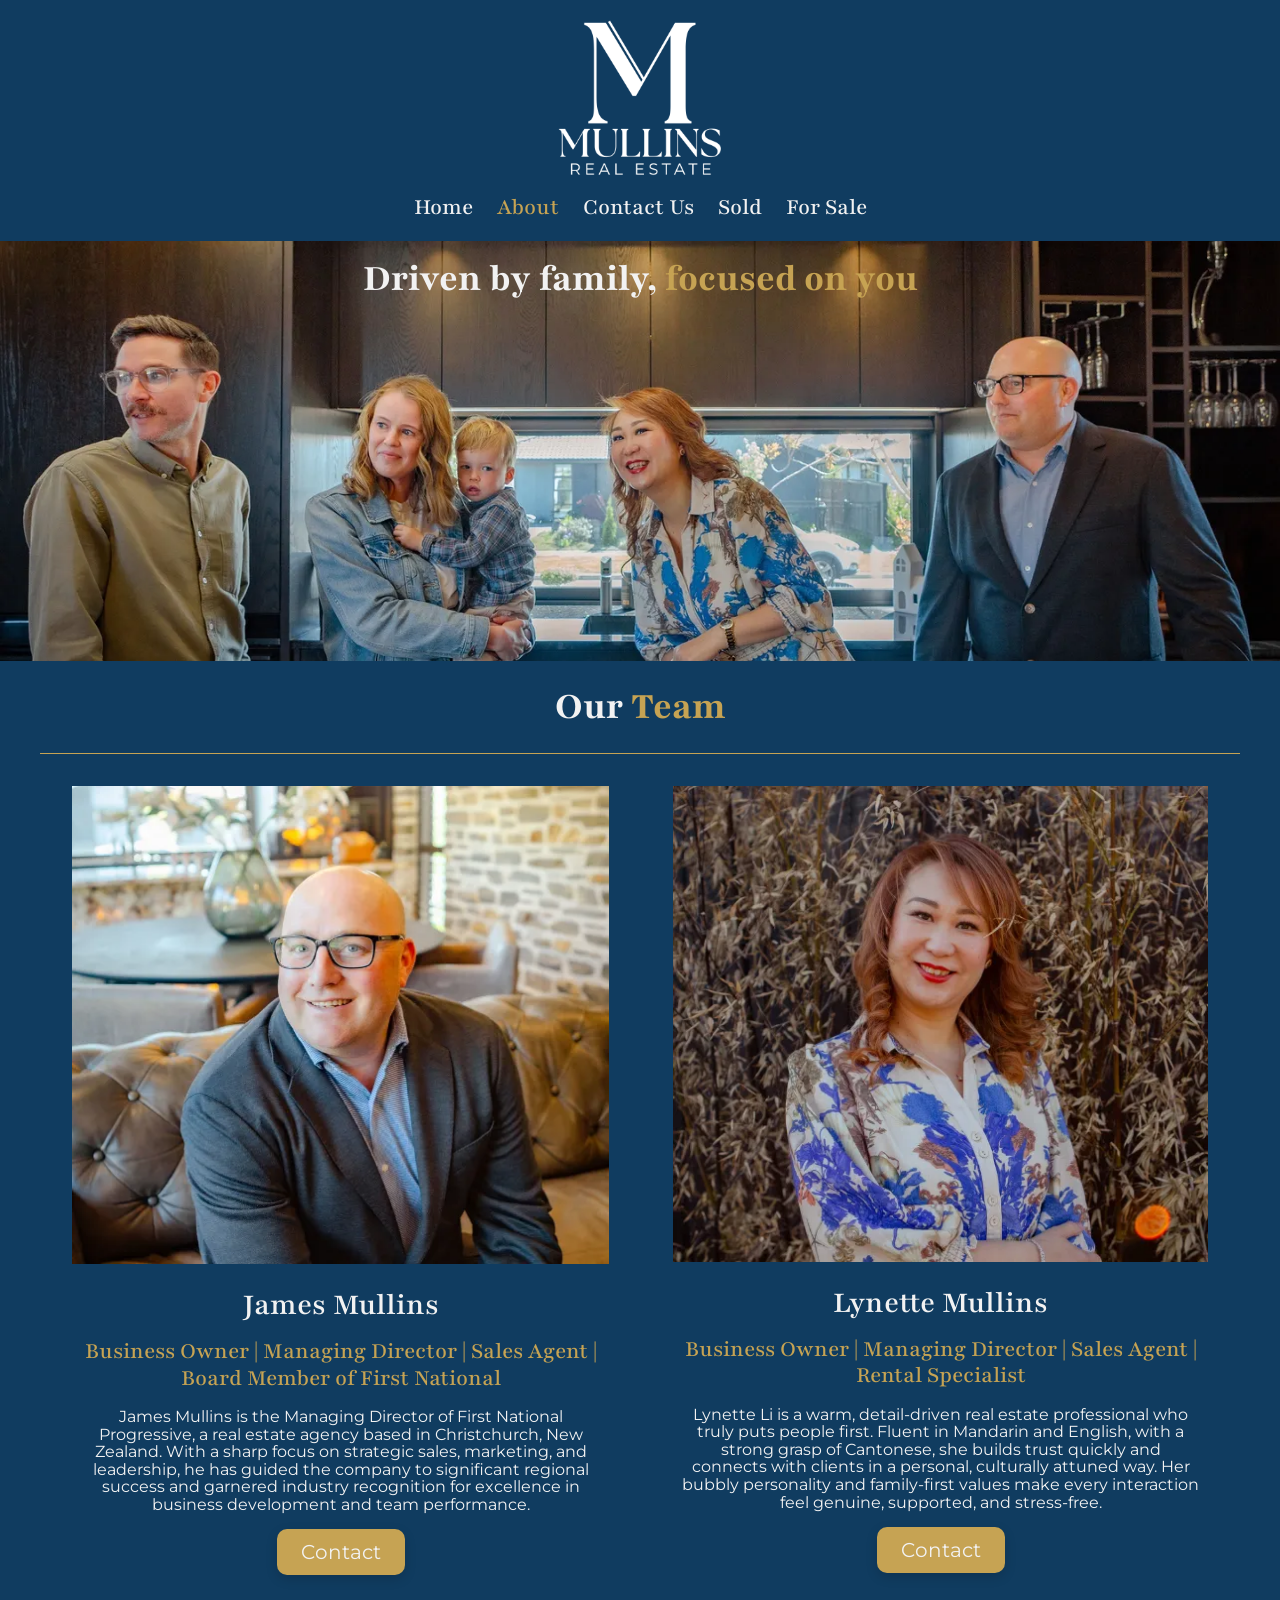
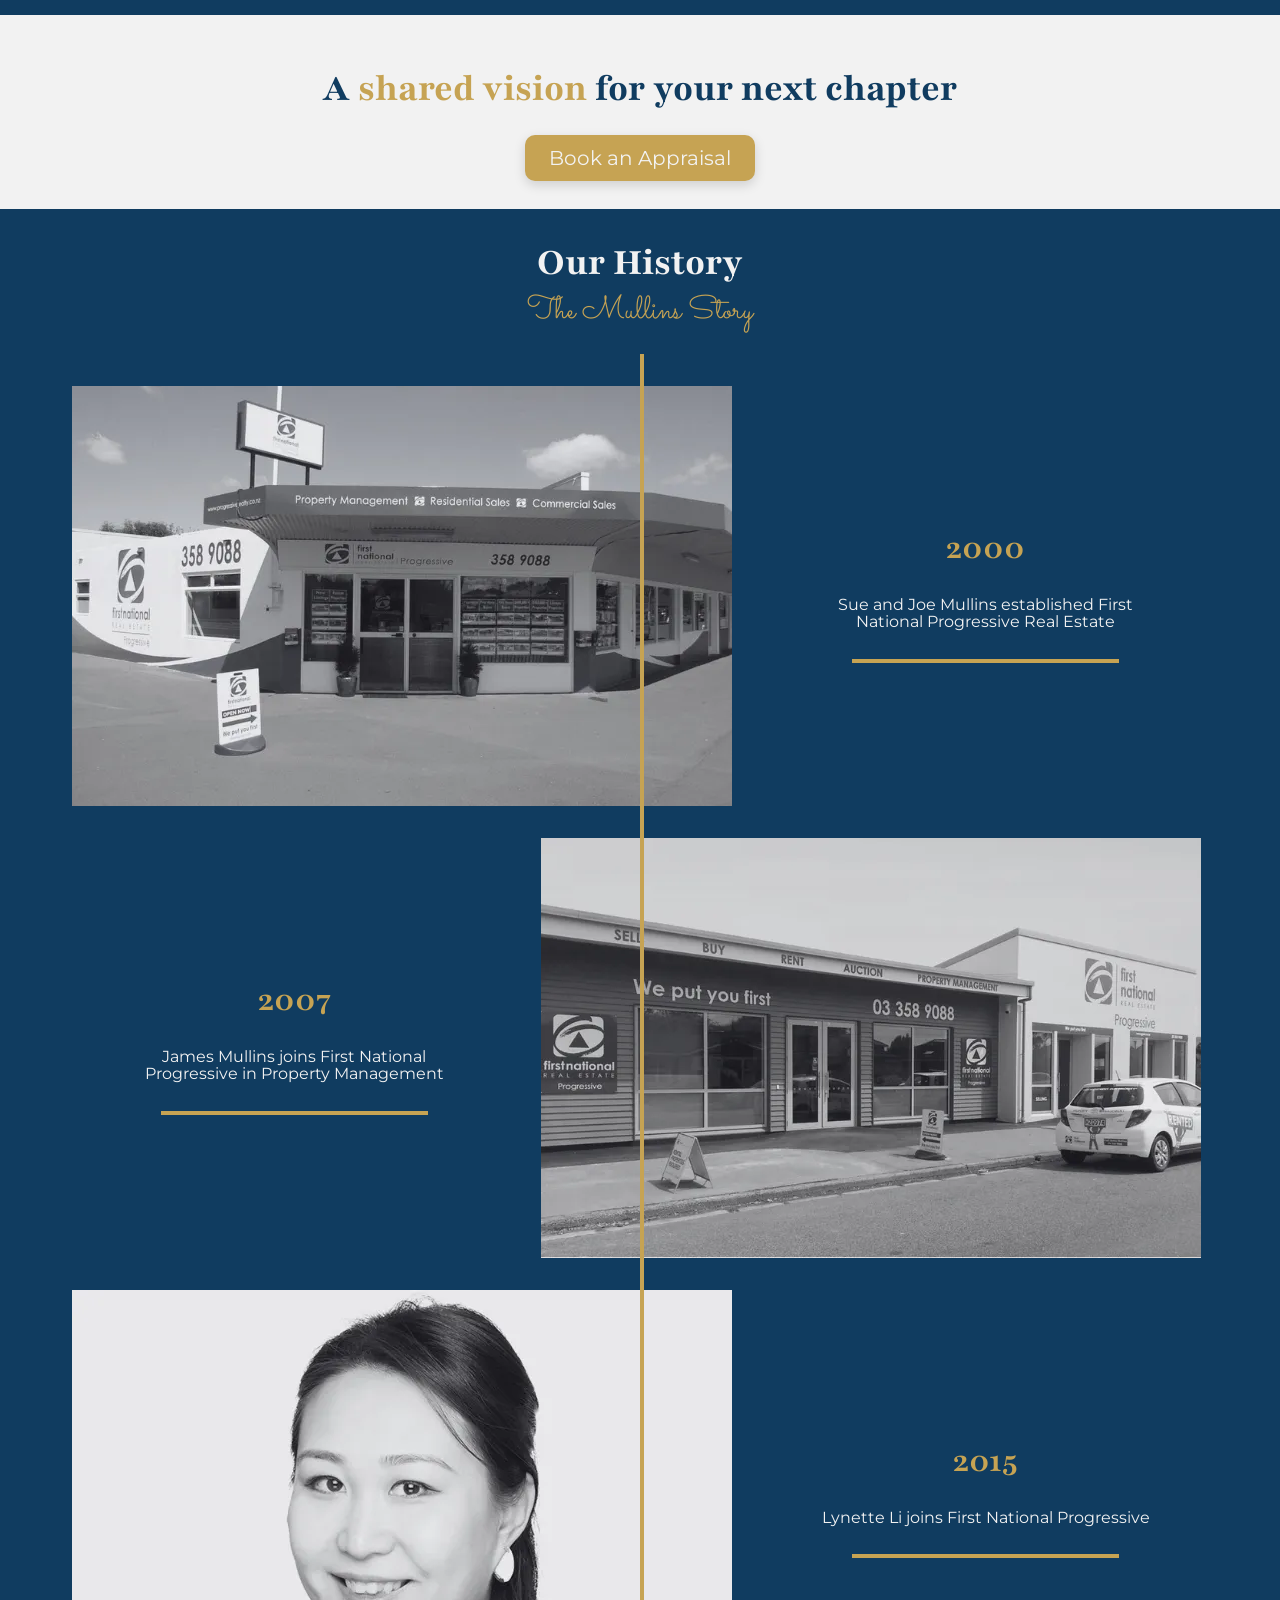
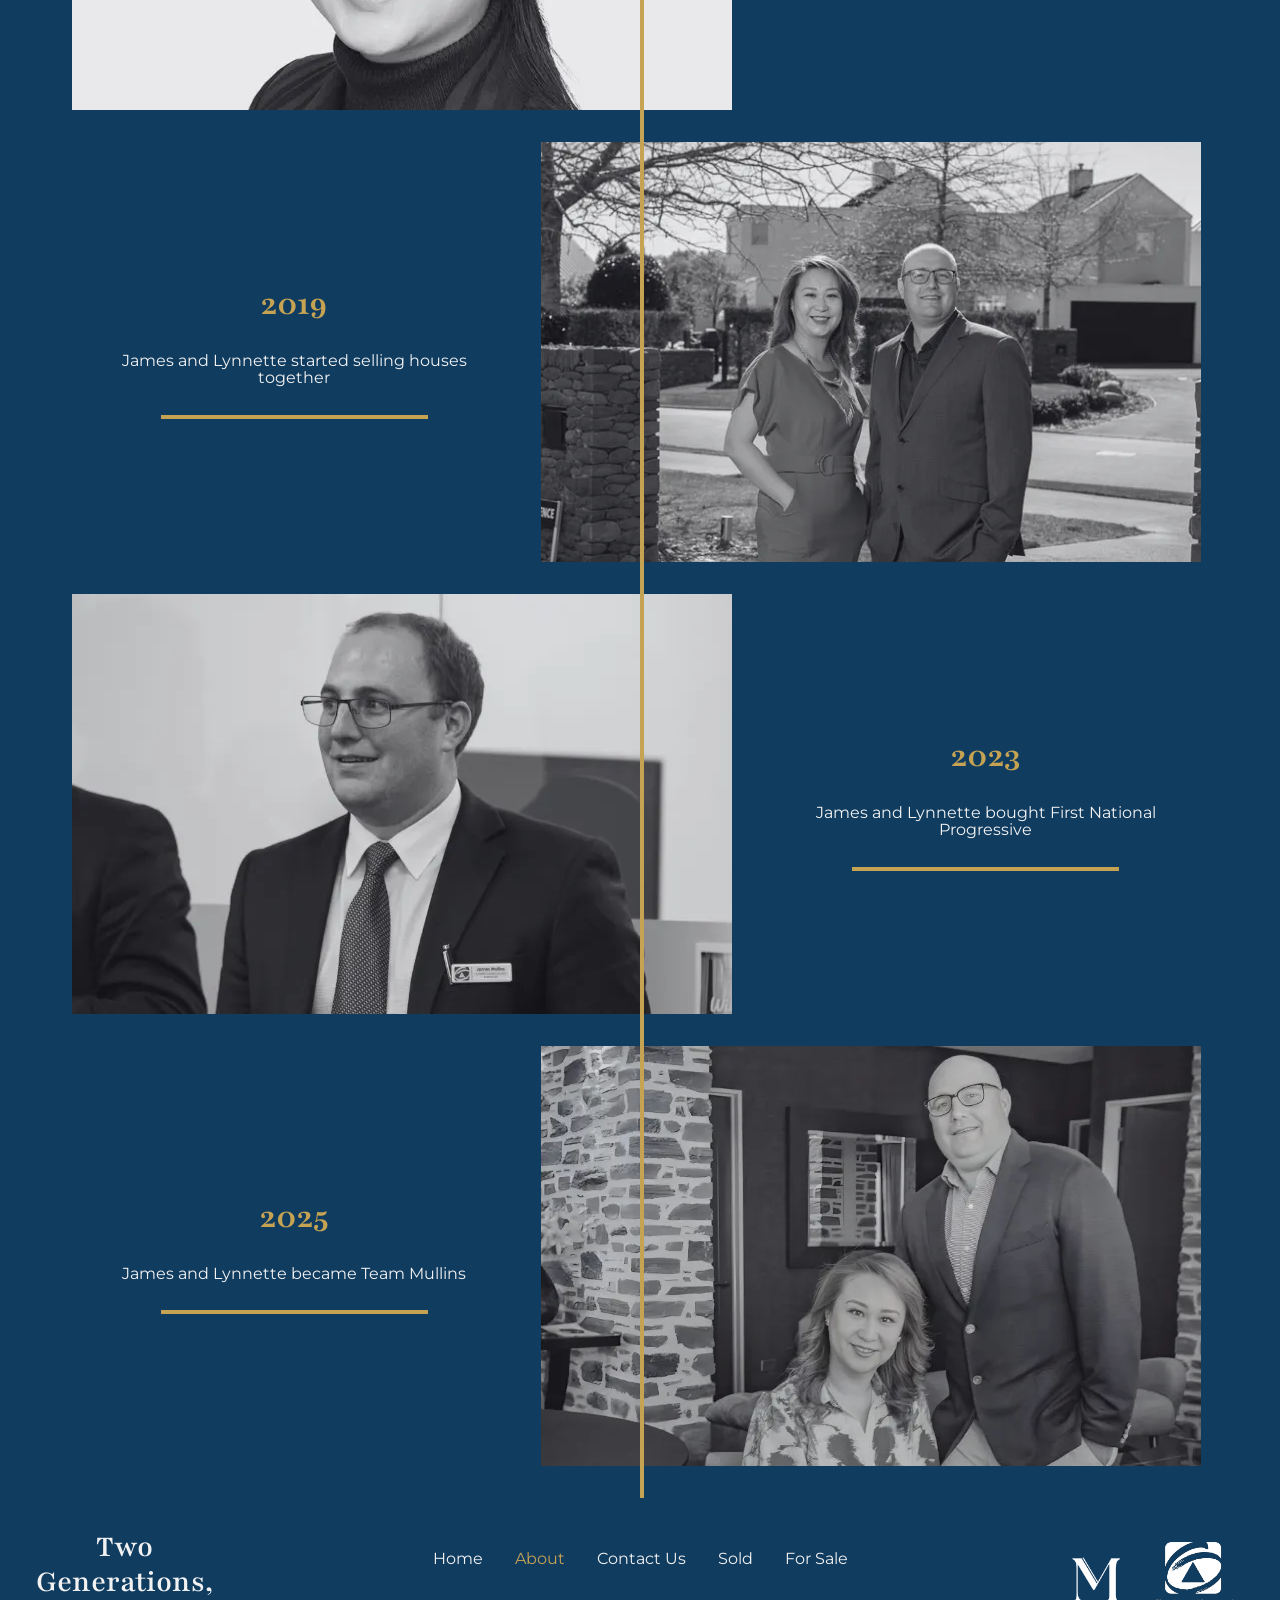
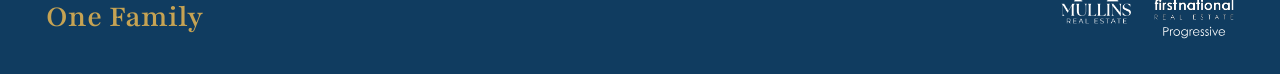
==== commit 23fc66ee: "deploy: teammullinsfnp-chch/sourcecode@f90f01eeaf6b12bb4838aae2cd790bdbc93d45e8" ====
--- a/about/index.html
+++ b/about/index.html
@@ -33,7 +33,7 @@
     document.addEventListener('DOMContentLoaded', addHandlers);
 })();</script> <nav class="display-none md:flex-row" data-astro-cid-qup72gqn="true"> <a class="nav-link nowrap p-sm color-white font-h5" href="/" data-astro-cid-2dwpsowv> Home </a><a class="nav-link nowrap p-sm color-white font-h5" aria-current="page" href="/about" data-astro-cid-2dwpsowv> About </a><a class="nav-link nowrap p-sm color-white font-h5" href="/contact" data-astro-cid-2dwpsowv> Contact Us </a><a class="nav-link nowrap p-sm color-white font-h5" href="/sold" data-astro-cid-2dwpsowv> Sold </a><a class="nav-link nowrap p-sm color-white font-h5" href="/for-sale" data-astro-cid-2dwpsowv> For Sale </a> </nav> </header> <main data-astro-cid-qup72gqn> <nav id="site-nav" class="flex-col width-full md:display-none card-shadow" data-astro-cid-qup72gqn="true"> <a class="nav-link nowrap p-sm color-primary font-p" href="/" data-astro-cid-2dwpsowv> Home </a><a class="nav-link nowrap p-sm color-primary font-p" aria-current="page" href="/about" data-astro-cid-2dwpsowv> About </a><a class="nav-link nowrap p-sm color-primary font-p" href="/contact" data-astro-cid-2dwpsowv> Contact Us </a><a class="nav-link nowrap p-sm color-primary font-p" href="/sold" data-astro-cid-2dwpsowv> Sold </a><a class="nav-link nowrap p-sm color-primary font-p" href="/for-sale" data-astro-cid-2dwpsowv> For Sale </a> </nav>  <section class="hero" data-astro-cid-kh7btl4r> <h2 class="color-white width-full text-center p-m" data-astro-cid-kh7btl4r>
 Driven by family, <span class="color-accent" data-astro-cid-kh7btl4r>focused on you</span> </h2> <img src="/_astro/our-team-hero.DkO3J7ux_Z1hx9rK.webp" srcset="/_astro/our-team-hero.DkO3J7ux_ZPPPeF.webp 1080w, /_astro/our-team-hero.DkO3J7ux_1VtBzV.webp 1440w, /_astro/our-team-hero.DkO3J7ux_Z2qorL7.webp 1920w" alt="Family image" data-astro-cid-kh7btl4r="true" loading="eager" decoding="sync" fetchpriority="high" sizes="100vw" data-astro-image="full-width" data-astro-image-fit="cover" data-astro-image-pos="center" width="2400" height="860"> </section> <section data-astro-cid-kh7btl4r> <h2 class="section-header" data-astro-cid-kh7btl4r>
-Our <span class="color-accent" data-astro-cid-kh7btl4r>Team</span> </h2> <div class="bg-primary" data-astro-cid-kh7btl4r> <div class="md:flex-row max-content-width" data-astro-cid-kh7btl4r> <article class="p-xl flex-col gap-m" data-astro-cid-nboiwwvl> <img src="/_astro/james.BHqWU1SN_PA0kb.webp" srcset="/_astro/james.BHqWU1SN_PA0kb.webp 540w" alt="James Mullins's profile picture" data-astro-cid-nboiwwvl="true" loading="lazy" decoding="async" sizes="(min-width: 540px) 540px, 100vw" data-astro-image="constrained" data-astro-image-fit="cover" data-astro-image-pos="center" width="540" height="480" class="mx-auto"> <div class="flex-col text-center gap-m align-items-center justify-content-center gap-4 p-s" data-astro-cid-nboiwwvl> <h4 class="color-white" data-astro-cid-nboiwwvl>James Mullins</h4> <h5 class="color-accent" data-astro-cid-nboiwwvl>Business Owner | Managing Director | Sales Agent | Board Member of First National</h5> <p class="color-white" data-astro-cid-nboiwwvl>James Mullins is the Managing Director of First National Progressive, a real estate agency based in Christchurch, New Zealand. With a sharp focus on strategic sales, marketing, and leadership, he has guided the company to significant regional success and garnered industry recognition for excellence in business development and team performance.</p> <a class="button nowrap" href="/contact" data-astro-cid-nboiwwvl="true"> Contact </a> </div> </article><article class="p-xl flex-col gap-m" data-astro-cid-nboiwwvl> <img src="/_astro/lynette.3qFnRHAW_xsYHY.webp" srcset="/_astro/lynette.3qFnRHAW_xsYHY.webp 540w" alt="Lynette Mullins's profile picture" data-astro-cid-nboiwwvl="true" loading="lazy" decoding="async" sizes="(min-width: 540px) 540px, 100vw" data-astro-image="constrained" data-astro-image-fit="cover" data-astro-image-pos="center" width="540" height="480" class="mx-auto"> <div class="flex-col text-center gap-m align-items-center justify-content-center gap-4 p-s" data-astro-cid-nboiwwvl> <h4 class="color-white" data-astro-cid-nboiwwvl>Lynette Mullins</h4> <h5 class="color-accent" data-astro-cid-nboiwwvl>Business Owner | Managing Director | Sales Agent</h5> <p class="color-white" data-astro-cid-nboiwwvl>Lynette Li is a warm, detail-driven real estate professional who truly puts people first. Fluent in Mandarin and English, with a strong grasp of Cantonese, she builds trust quickly and connects with clients in a personal, culturally attuned way. Her bubbly personality and family-first values make every interaction feel genuine, supported, and stress-free.</p> <a class="button nowrap" href="/contact" data-astro-cid-nboiwwvl="true"> Contact </a> </div> </article> </div> </div> </section> <section class="bg-white flex-col align-items-center p-lg" data-astro-cid-kh7btl4r> <h2 class="section-header section-header--invert" data-astro-cid-kh7btl4r>
+Our <span class="color-accent" data-astro-cid-kh7btl4r>Team</span> </h2> <div class="bg-primary" data-astro-cid-kh7btl4r> <div class="md:flex-row max-content-width" data-astro-cid-kh7btl4r> <article class="p-xl flex-col gap-m" data-astro-cid-nboiwwvl> <img src="/_astro/james.BHqWU1SN_PA0kb.webp" srcset="/_astro/james.BHqWU1SN_PA0kb.webp 540w" alt="James Mullins's profile picture" data-astro-cid-nboiwwvl="true" loading="lazy" decoding="async" sizes="(min-width: 540px) 540px, 100vw" data-astro-image="constrained" data-astro-image-fit="cover" data-astro-image-pos="center" width="540" height="480" class="mx-auto"> <div class="flex-col text-center gap-m align-items-center justify-content-center gap-4 p-s" data-astro-cid-nboiwwvl> <h4 class="color-white" data-astro-cid-nboiwwvl>James Mullins</h4> <h5 class="color-accent" data-astro-cid-nboiwwvl>Business Owner | Managing Director | Sales Agent | Board Member of First National</h5> <p class="color-white" data-astro-cid-nboiwwvl>James Mullins is the Managing Director of First National Progressive, a real estate agency based in Christchurch, New Zealand. With a sharp focus on strategic sales, marketing, and leadership, he has guided the company to significant regional success and garnered industry recognition for excellence in business development and team performance.</p> <a class="button nowrap" href="/contact" data-astro-cid-nboiwwvl="true"> Contact </a> </div> </article><article class="p-xl flex-col gap-m" data-astro-cid-nboiwwvl> <img src="/_astro/lynette.3qFnRHAW_xsYHY.webp" srcset="/_astro/lynette.3qFnRHAW_xsYHY.webp 540w" alt="Lynette Mullins's profile picture" data-astro-cid-nboiwwvl="true" loading="lazy" decoding="async" sizes="(min-width: 540px) 540px, 100vw" data-astro-image="constrained" data-astro-image-fit="cover" data-astro-image-pos="center" width="540" height="480" class="mx-auto"> <div class="flex-col text-center gap-m align-items-center justify-content-center gap-4 p-s" data-astro-cid-nboiwwvl> <h4 class="color-white" data-astro-cid-nboiwwvl>Lynette Mullins</h4> <h5 class="color-accent" data-astro-cid-nboiwwvl>Business Owner | Managing Director | Sales Agent | Rental Specialist</h5> <p class="color-white" data-astro-cid-nboiwwvl>Lynette Li is a warm, detail-driven real estate professional who truly puts people first. Fluent in Mandarin and English, with a strong grasp of Cantonese, she builds trust quickly and connects with clients in a personal, culturally attuned way. Her bubbly personality and family-first values make every interaction feel genuine, supported, and stress-free.</p> <a class="button nowrap" href="/contact" data-astro-cid-nboiwwvl="true"> Contact </a> </div> </article> </div> </div> </section> <section class="bg-white flex-col align-items-center p-lg" data-astro-cid-kh7btl4r> <h2 class="section-header section-header--invert" data-astro-cid-kh7btl4r>
 A <span class="color-accent" data-astro-cid-kh7btl4r>shared vision</span> for your next chapter
 </h2> <a class="button nowrap" href="/contact" data-astro-cid-kh7btl4r="true"> Book an Appraisal </a> </section> <section class="bg-primary py-s" data-astro-cid-kh7btl4r> <h2 class="section-header" data-astro-cid-kh7btl4r>
 Our History <br data-astro-cid-kh7btl4r> <span class="font-accent color-accent" data-astro-cid-kh7btl4r>The Mullins Story</span> </h2> <div class="max-content-width" style="position: relative;" data-astro-cid-kh7btl4r> <div class="glide mx-auto px-3xl md:display-none p-lg" id="history-slider" data-astro-cid-kh7btl4r="true"> <div class="glide__bullets" data-glide-el="controls[nav]" data-astro-cid-xx4n5nse> <button class="glide__bullet" data-glide-dir="=0" aria-label="Go to slide 1" data-astro-cid-xx4n5nse></button><button class="glide__bullet" data-glide-dir="=1" aria-label="Go to slide 2" data-astro-cid-xx4n5nse></button><button class="glide__bullet" data-glide-dir="=2" aria-label="Go to slide 3" data-astro-cid-xx4n5nse></button><button class="glide__bullet" data-glide-dir="=3" aria-label="Go to slide 4" data-astro-cid-xx4n5nse></button><button class="glide__bullet" data-glide-dir="=4" aria-label="Go to slide 5" data-astro-cid-xx4n5nse></button><button class="glide__bullet" data-glide-dir="=5" aria-label="Go to slide 6" data-astro-cid-xx4n5nse></button> </div> <div class="prev" data-glide-el="controls" data-astro-cid-xx4n5nse> <button aria-label="Previous" data-glide-dir="<" data-astro-cid-xx4n5nse> <svg viewBox="0 0 284.929 284.929" width="32" height="32" style="transform: rotate(90deg)" data-astro-cid-xx4n5nse="true" class="chevronDown">
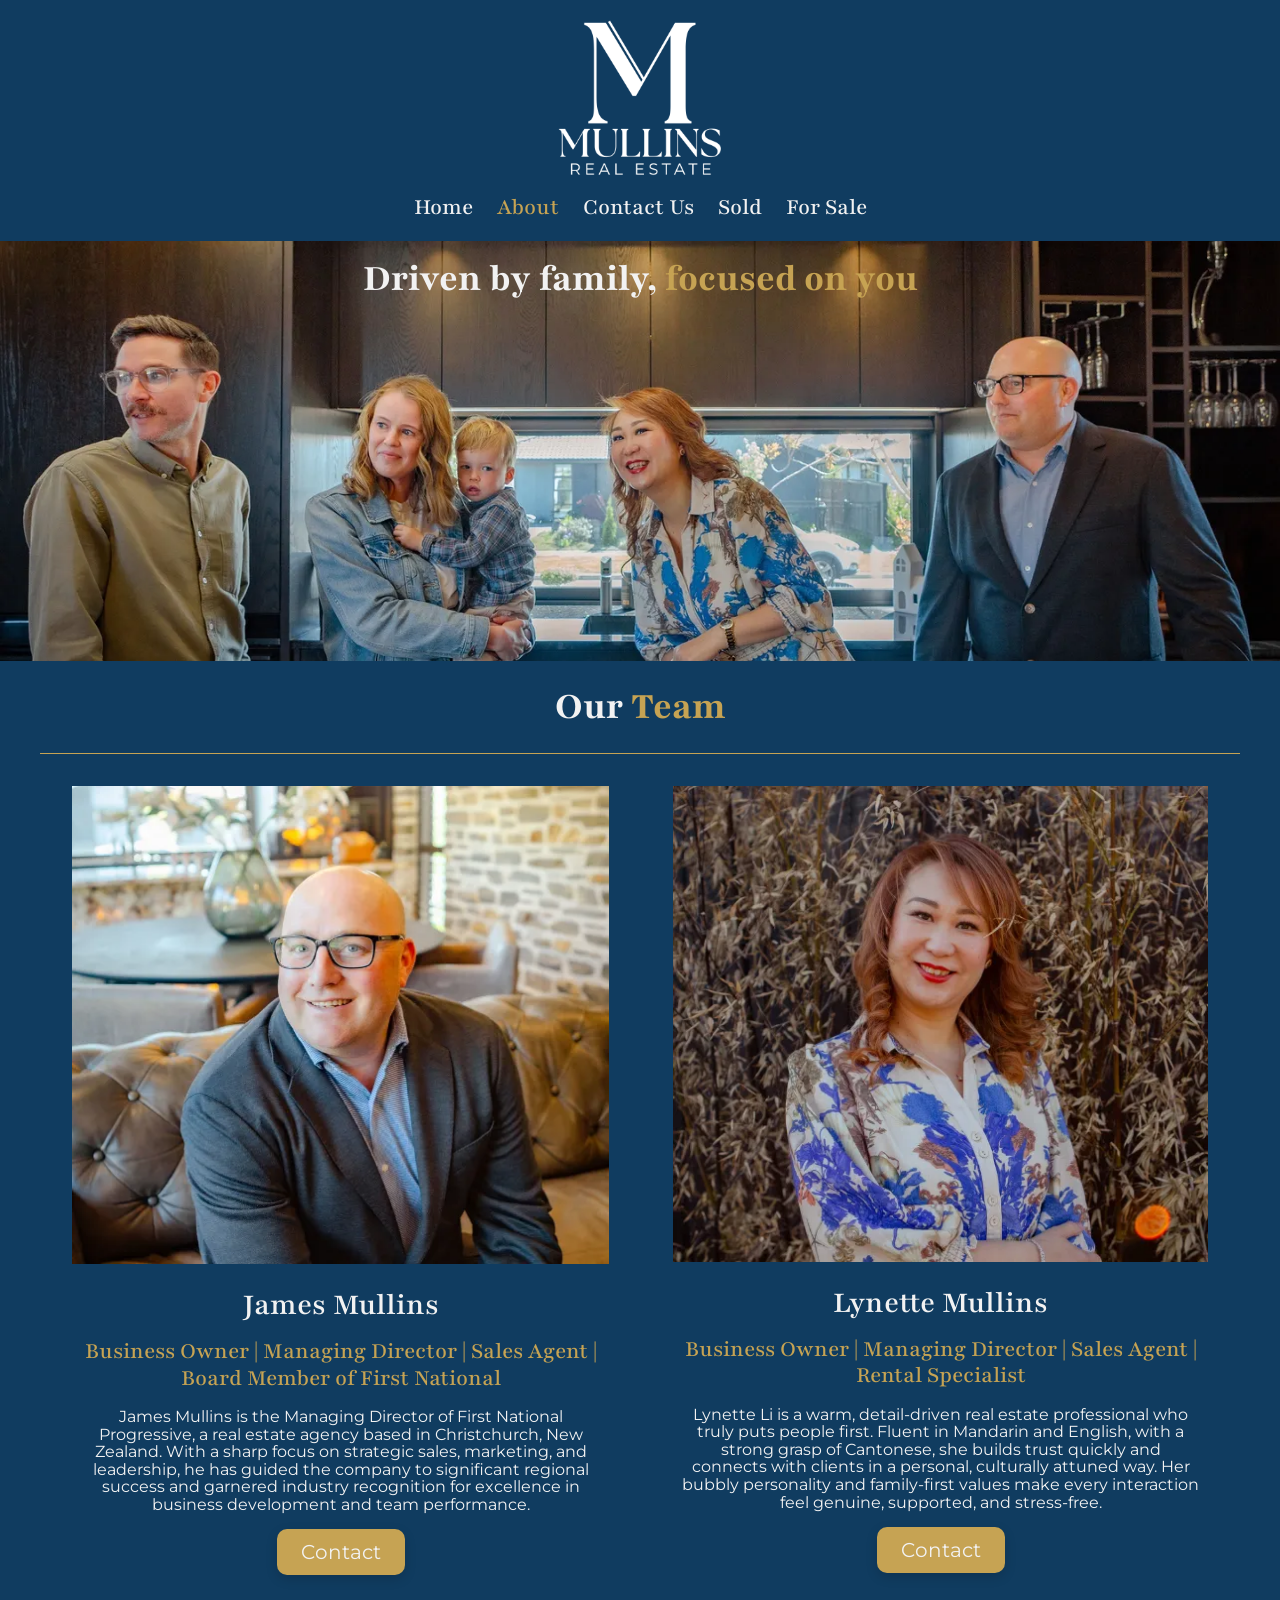
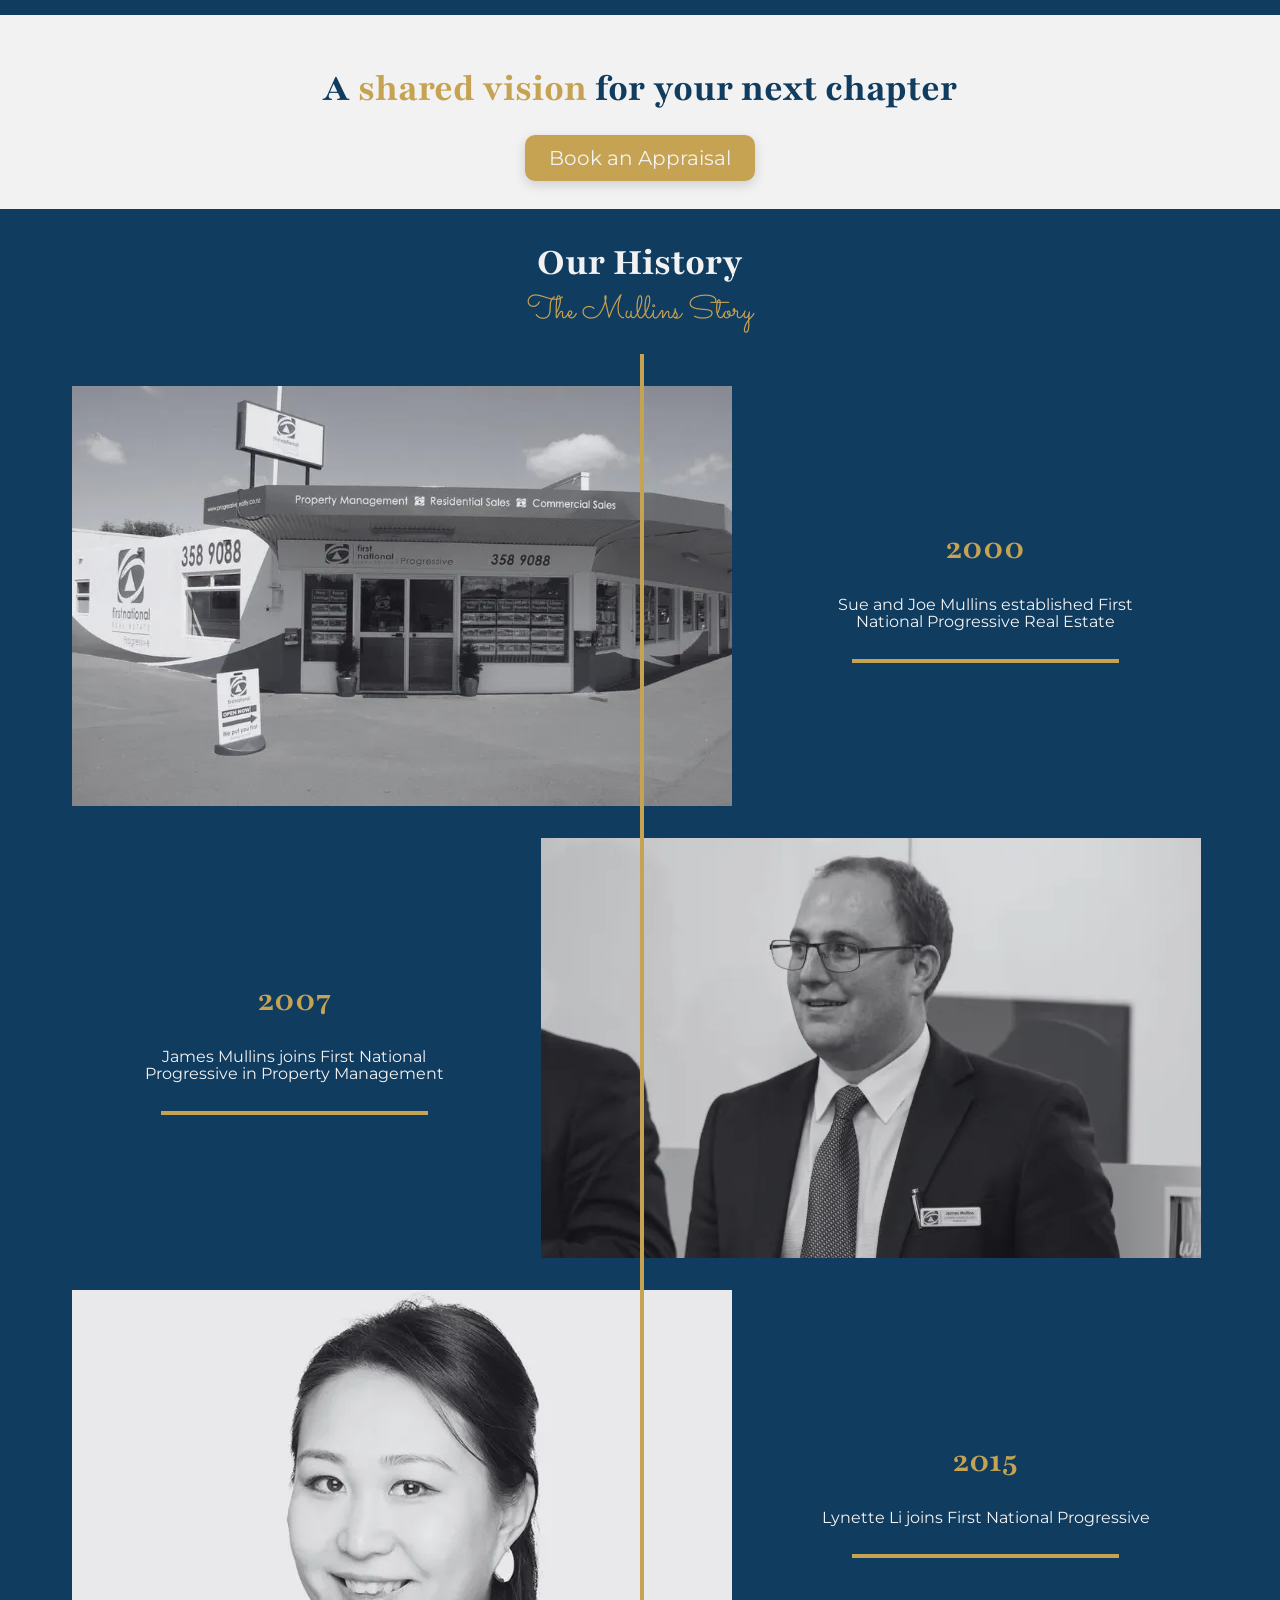
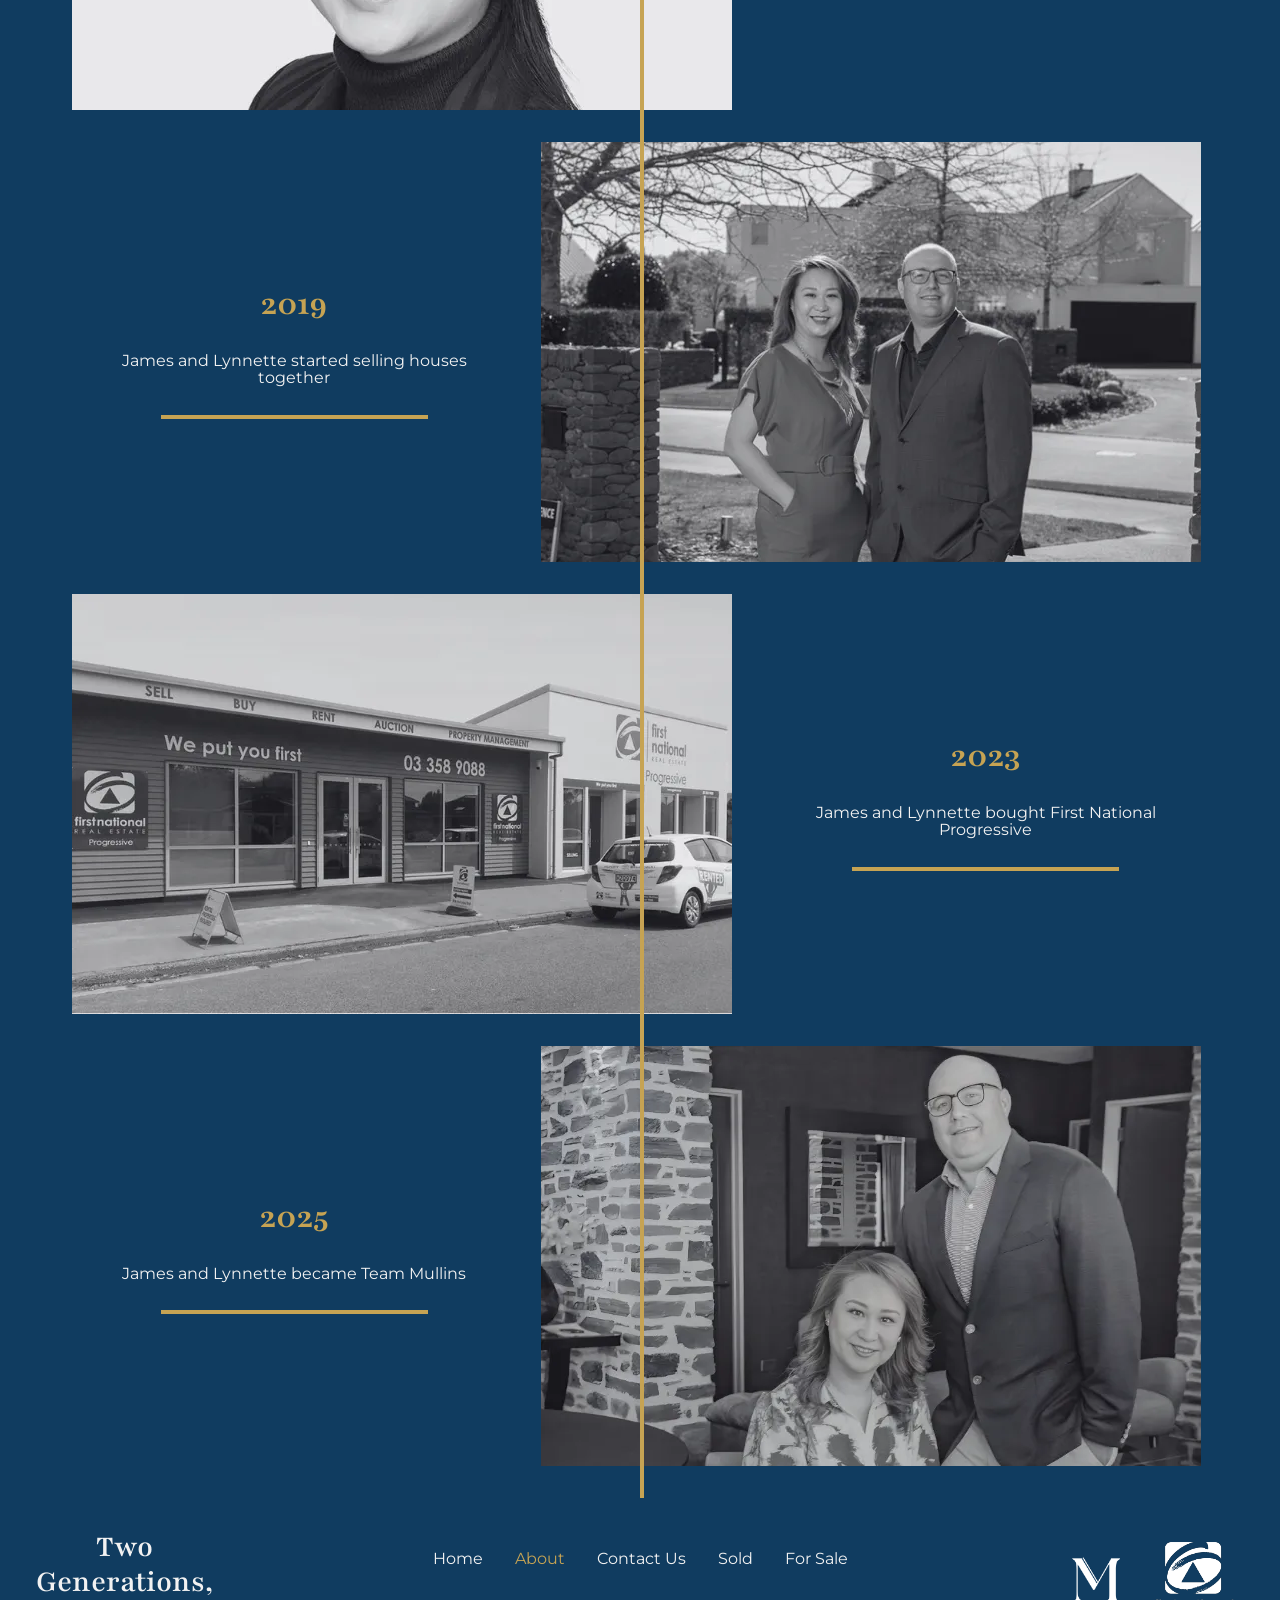
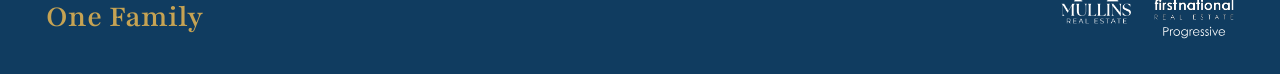
==== commit 262ff4fc: "deploy: teammullinsfnp-chch/sourcecode@73ca6bac2521be92e62638da9a10e4fd081e5d4a" ====
--- a/about/index.html
+++ b/about/index.html
@@ -40,7 +40,7 @@
 	<polyline points="30.262,82.241 142.466,194.441 254.675,82.241" fill="none" stroke="hsla(42, 50%, 55%, 1)" stroke-width="16" />
 </svg> </button> </div> <div class="next" data-glide-el="controls" data-astro-cid-xx4n5nse> <button aria-label="Next" data-glide-dir=">" data-astro-cid-xx4n5nse> <svg viewBox="0 0 284.929 284.929" width="32" height="32" style="transform: rotate(-90deg)" data-astro-cid-xx4n5nse="true" class="chevronDown">
 	<polyline points="30.262,82.241 142.466,194.441 254.675,82.241" fill="none" stroke="hsla(42, 50%, 55%, 1)" stroke-width="16" />
-</svg> </button> </div> <div class="glide__track" data-glide-el="track"> <ul class="glide__slides"> <li class="glide__slide" data-astro-cid-kh7btl4r> <div class="flex-col md:flex-row align-items-center gap-l flex-1-children" data-astro-cid-kh7btl4r="true"> <img src="/_astro/1.Cf2HjK8q_PahcT.webp" srcset="/_astro/1.Cf2HjK8q_jNwjd.webp 640w, /_astro/1.Cf2HjK8q_PahcT.webp 660w" alt="Sue and Joe Mullins established First National Progressive Real Estate" style="flex: 3" loading="lazy" decoding="async" sizes="(min-width: 660px) 660px, 100vw" data-astro-image="constrained" data-astro-image-fit="cover" data-astro-image-pos="center" width="660" height="420"> <div class="text-center md:flex-col md:gap-lg" style="flex: 2"> <h3 class="color-accent">2000</h3> <p class="color-white md:px-5xl">Sue and Joe Mullins established First National Progressive Real Estate</p> <hr class="display-none md:display-block divider divider--short divider--thick"> </div> </div> </li><li class="glide__slide" data-astro-cid-kh7btl4r> <div class="flex-col md:flex-row align-items-center gap-l flex-1-children" data-astro-cid-kh7btl4r="true"> <img src="/_astro/2.DCwEpW_9_qpN0T.webp" srcset="/_astro/2.DCwEpW_9_Z4UVRM.webp 640w, /_astro/2.DCwEpW_9_qpN0T.webp 660w" alt="James Mullins joins First National Progressive in Property Management" style="flex: 3" loading="lazy" decoding="async" sizes="(min-width: 660px) 660px, 100vw" data-astro-image="constrained" data-astro-image-fit="cover" data-astro-image-pos="center" width="660" height="420"> <div class="text-center md:flex-col md:gap-lg" style="flex: 2"> <h3 class="color-accent">2007</h3> <p class="color-white md:px-5xl">James Mullins joins First National Progressive in Property Management</p> <hr class="display-none md:display-block divider divider--short divider--thick"> </div> </div> </li><li class="glide__slide" data-astro-cid-kh7btl4r> <div class="flex-col md:flex-row align-items-center gap-l flex-1-children" data-astro-cid-kh7btl4r="true"> <img src="/_astro/3.7gL2hJu8_ZhmvtS.webp" srcset="/_astro/3.7gL2hJu8_ZMIgnz.webp 640w, /_astro/3.7gL2hJu8_ZhmvtS.webp 660w" alt="Lynette Li joins First National Progressive" style="flex: 3" loading="lazy" decoding="async" sizes="(min-width: 660px) 660px, 100vw" data-astro-image="constrained" data-astro-image-fit="cover" data-astro-image-pos="center" width="660" height="420"> <div class="text-center md:flex-col md:gap-lg" style="flex: 2"> <h3 class="color-accent">2015</h3> <p class="color-white md:px-5xl">Lynette Li joins First National Progressive</p> <hr class="display-none md:display-block divider divider--short divider--thick"> </div> </div> </li><li class="glide__slide" data-astro-cid-kh7btl4r> <div class="flex-col md:flex-row align-items-center gap-l flex-1-children" data-astro-cid-kh7btl4r="true"> <img src="/_astro/4.DZHSTM_s_Z2odOUa.webp" srcset="/_astro/4.DZHSTM_s_2aBy05.webp 640w, /_astro/4.DZHSTM_s_Z2odOUa.webp 660w" alt="James and Lynnette started selling houses together" style="flex: 3" loading="lazy" decoding="async" sizes="(min-width: 660px) 660px, 100vw" data-astro-image="constrained" data-astro-image-fit="cover" data-astro-image-pos="center" width="660" height="420"> <div class="text-center md:flex-col md:gap-lg" style="flex: 2"> <h3 class="color-accent">2019</h3> <p class="color-white md:px-5xl">James and Lynnette started selling houses together</p> <hr class="display-none md:display-block divider divider--short divider--thick"> </div> </div> </li><li class="glide__slide" data-astro-cid-kh7btl4r> <div class="flex-col md:flex-row align-items-center gap-l flex-1-children" data-astro-cid-kh7btl4r="true"> <img src="/_astro/5.C2gDn5IE_Z2q3K3v.webp" srcset="/_astro/5.C2gDn5IE_28LCQJ.webp 640w, /_astro/5.C2gDn5IE_Z2q3K3v.webp 660w" alt="James and Lynnette bought First National Progressive" style="flex: 3" loading="lazy" decoding="async" sizes="(min-width: 660px) 660px, 100vw" data-astro-image="constrained" data-astro-image-fit="cover" data-astro-image-pos="center" width="660" height="420"> <div class="text-center md:flex-col md:gap-lg" style="flex: 2"> <h3 class="color-accent">2023</h3> <p class="color-white md:px-5xl">James and Lynnette bought First National Progressive</p> <hr class="display-none md:display-block divider divider--short divider--thick"> </div> </div> </li><li class="glide__slide" data-astro-cid-kh7btl4r> <div class="flex-col md:flex-row align-items-center gap-l flex-1-children" data-astro-cid-kh7btl4r="true"> <img src="/_astro/6.CgDyJdY2_Zsc4iJ.webp" srcset="/_astro/6.CgDyJdY2_ZXxOcq.webp 640w, /_astro/6.CgDyJdY2_Zsc4iJ.webp 660w" alt="James and Lynnette became Team Mullins" style="flex: 3" loading="lazy" decoding="async" sizes="(min-width: 660px) 660px, 100vw" data-astro-image="constrained" data-astro-image-fit="cover" data-astro-image-pos="center" width="660" height="420"> <div class="text-center md:flex-col md:gap-lg" style="flex: 2"> <h3 class="color-accent">2025</h3> <p class="color-white md:px-5xl">James and Lynnette became Team Mullins</p> <hr class="display-none md:display-block divider divider--short divider--thick"> </div> </div> </li> </ul> </div> </div> <div class="display-none md:flex-col p-xl gap-xl" data-astro-cid-kh7btl4r> <div class="flex-col md:flex-row align-items-center gap-l flex-1-children history-card" data-astro-cid-kh7btl4r="true"> <img src="/_astro/1.Cf2HjK8q_PahcT.webp" srcset="/_astro/1.Cf2HjK8q_jNwjd.webp 640w, /_astro/1.Cf2HjK8q_PahcT.webp 660w" alt="Sue and Joe Mullins established First National Progressive Real Estate" style="flex: 3" loading="lazy" decoding="async" sizes="(min-width: 660px) 660px, 100vw" data-astro-image="constrained" data-astro-image-fit="cover" data-astro-image-pos="center" width="660" height="420"> <div class="text-center md:flex-col md:gap-lg" style="flex: 2"> <h3 class="color-accent">2000</h3> <p class="color-white md:px-5xl">Sue and Joe Mullins established First National Progressive Real Estate</p> <hr class="display-none md:display-block divider divider--short divider--thick"> </div> </div><div class="flex-col md:flex-row align-items-center gap-l flex-1-children history-card" data-astro-cid-kh7btl4r="true"> <img src="/_astro/2.DCwEpW_9_qpN0T.webp" srcset="/_astro/2.DCwEpW_9_Z4UVRM.webp 640w, /_astro/2.DCwEpW_9_qpN0T.webp 660w" alt="James Mullins joins First National Progressive in Property Management" style="flex: 3" loading="lazy" decoding="async" sizes="(min-width: 660px) 660px, 100vw" data-astro-image="constrained" data-astro-image-fit="cover" data-astro-image-pos="center" width="660" height="420"> <div class="text-center md:flex-col md:gap-lg" style="flex: 2"> <h3 class="color-accent">2007</h3> <p class="color-white md:px-5xl">James Mullins joins First National Progressive in Property Management</p> <hr class="display-none md:display-block divider divider--short divider--thick"> </div> </div><div class="flex-col md:flex-row align-items-center gap-l flex-1-children history-card" data-astro-cid-kh7btl4r="true"> <img src="/_astro/3.7gL2hJu8_ZhmvtS.webp" srcset="/_astro/3.7gL2hJu8_ZMIgnz.webp 640w, /_astro/3.7gL2hJu8_ZhmvtS.webp 660w" alt="Lynette Li joins First National Progressive" style="flex: 3" loading="lazy" decoding="async" sizes="(min-width: 660px) 660px, 100vw" data-astro-image="constrained" data-astro-image-fit="cover" data-astro-image-pos="center" width="660" height="420"> <div class="text-center md:flex-col md:gap-lg" style="flex: 2"> <h3 class="color-accent">2015</h3> <p class="color-white md:px-5xl">Lynette Li joins First National Progressive</p> <hr class="display-none md:display-block divider divider--short divider--thick"> </div> </div><div class="flex-col md:flex-row align-items-center gap-l flex-1-children history-card" data-astro-cid-kh7btl4r="true"> <img src="/_astro/4.DZHSTM_s_Z2odOUa.webp" srcset="/_astro/4.DZHSTM_s_2aBy05.webp 640w, /_astro/4.DZHSTM_s_Z2odOUa.webp 660w" alt="James and Lynnette started selling houses together" style="flex: 3" loading="lazy" decoding="async" sizes="(min-width: 660px) 660px, 100vw" data-astro-image="constrained" data-astro-image-fit="cover" data-astro-image-pos="center" width="660" height="420"> <div class="text-center md:flex-col md:gap-lg" style="flex: 2"> <h3 class="color-accent">2019</h3> <p class="color-white md:px-5xl">James and Lynnette started selling houses together</p> <hr class="display-none md:display-block divider divider--short divider--thick"> </div> </div><div class="flex-col md:flex-row align-items-center gap-l flex-1-children history-card" data-astro-cid-kh7btl4r="true"> <img src="/_astro/5.C2gDn5IE_Z2q3K3v.webp" srcset="/_astro/5.C2gDn5IE_28LCQJ.webp 640w, /_astro/5.C2gDn5IE_Z2q3K3v.webp 660w" alt="James and Lynnette bought First National Progressive" style="flex: 3" loading="lazy" decoding="async" sizes="(min-width: 660px) 660px, 100vw" data-astro-image="constrained" data-astro-image-fit="cover" data-astro-image-pos="center" width="660" height="420"> <div class="text-center md:flex-col md:gap-lg" style="flex: 2"> <h3 class="color-accent">2023</h3> <p class="color-white md:px-5xl">James and Lynnette bought First National Progressive</p> <hr class="display-none md:display-block divider divider--short divider--thick"> </div> </div><div class="flex-col md:flex-row align-items-center gap-l flex-1-children history-card" data-astro-cid-kh7btl4r="true"> <img src="/_astro/6.CgDyJdY2_Zsc4iJ.webp" srcset="/_astro/6.CgDyJdY2_ZXxOcq.webp 640w, /_astro/6.CgDyJdY2_Zsc4iJ.webp 660w" alt="James and Lynnette became Team Mullins" style="flex: 3" loading="lazy" decoding="async" sizes="(min-width: 660px) 660px, 100vw" data-astro-image="constrained" data-astro-image-fit="cover" data-astro-image-pos="center" width="660" height="420"> <div class="text-center md:flex-col md:gap-lg" style="flex: 2"> <h3 class="color-accent">2025</h3> <p class="color-white md:px-5xl">James and Lynnette became Team Mullins</p> <hr class="display-none md:display-block divider divider--short divider--thick"> </div> </div> </div> <hr class="display-none md:display-block divider divider--vertical divider--thick" style="height: 100%; position: absolute; left: 50%; top: 0;" data-astro-cid-kh7btl4r> </div> </section>  </main> <footer class="bg-primary p-l" data-astro-cid-qup72gqn> <div class="flex-col gap-m md:flex-row flex-1-children" data-astro-cid-qup72gqn> <h4 class="color-white text-center" data-astro-cid-qup72gqn>
+</svg> </button> </div> <div class="glide__track" data-glide-el="track"> <ul class="glide__slides"> <li class="glide__slide" data-astro-cid-kh7btl4r> <div class="flex-col md:flex-row align-items-center gap-l flex-1-children" data-astro-cid-kh7btl4r="true"> <img src="/_astro/2000.Cf2HjK8q_Z2beEJi.webp" srcset="/_astro/2000.Cf2HjK8q_1q1MCx.webp 640w, /_astro/2000.Cf2HjK8q_Z2beEJi.webp 660w" alt="Sue and Joe Mullins established First National Progressive Real Estate" style="flex: 3" loading="lazy" decoding="async" sizes="(min-width: 660px) 660px, 100vw" data-astro-image="constrained" data-astro-image-fit="cover" data-astro-image-pos="center" width="660" height="420"> <div class="text-center md:flex-col md:gap-lg" style="flex: 2"> <h3 class="color-accent">2000</h3> <p class="color-white md:px-5xl">Sue and Joe Mullins established First National Progressive Real Estate</p> <hr class="display-none md:display-block divider divider--short divider--thick"> </div> </div> </li><li class="glide__slide" data-astro-cid-kh7btl4r> <div class="flex-col md:flex-row align-items-center gap-l flex-1-children" data-astro-cid-kh7btl4r="true"> <img src="/_astro/2007.C2gDn5IE_Z1pVmdN.webp" srcset="/_astro/2007.C2gDn5IE_2bk692.webp 640w, /_astro/2007.C2gDn5IE_Z1pVmdN.webp 660w" alt="James Mullins joins First National Progressive in Property Management" style="flex: 3" loading="lazy" decoding="async" sizes="(min-width: 660px) 660px, 100vw" data-astro-image="constrained" data-astro-image-fit="cover" data-astro-image-pos="center" width="660" height="420"> <div class="text-center md:flex-col md:gap-lg" style="flex: 2"> <h3 class="color-accent">2007</h3> <p class="color-white md:px-5xl">James Mullins joins First National Progressive in Property Management</p> <hr class="display-none md:display-block divider divider--short divider--thick"> </div> </div> </li><li class="glide__slide" data-astro-cid-kh7btl4r> <div class="flex-col md:flex-row align-items-center gap-l flex-1-children" data-astro-cid-kh7btl4r="true"> <img src="/_astro/2015.7gL2hJu8_1CiyTk.webp" srcset="/_astro/2015.7gL2hJu8_9mSse.webp 640w, /_astro/2015.7gL2hJu8_1CiyTk.webp 660w" alt="Lynette Li joins First National Progressive" style="flex: 3" loading="lazy" decoding="async" sizes="(min-width: 660px) 660px, 100vw" data-astro-image="constrained" data-astro-image-fit="cover" data-astro-image-pos="center" width="660" height="420"> <div class="text-center md:flex-col md:gap-lg" style="flex: 2"> <h3 class="color-accent">2015</h3> <p class="color-white md:px-5xl">Lynette Li joins First National Progressive</p> <hr class="display-none md:display-block divider divider--short divider--thick"> </div> </div> </li><li class="glide__slide" data-astro-cid-kh7btl4r> <div class="flex-col md:flex-row align-items-center gap-l flex-1-children" data-astro-cid-kh7btl4r="true"> <img src="/_astro/2019.DZHSTM_s_Z1xdxxY.webp" srcset="/_astro/2019.DZHSTM_s_242TNQ.webp 640w, /_astro/2019.DZHSTM_s_Z1xdxxY.webp 660w" alt="James and Lynnette started selling houses together" style="flex: 3" loading="lazy" decoding="async" sizes="(min-width: 660px) 660px, 100vw" data-astro-image="constrained" data-astro-image-fit="cover" data-astro-image-pos="center" width="660" height="420"> <div class="text-center md:flex-col md:gap-lg" style="flex: 2"> <h3 class="color-accent">2019</h3> <p class="color-white md:px-5xl">James and Lynnette started selling houses together</p> <hr class="display-none md:display-block divider divider--short divider--thick"> </div> </div> </li><li class="glide__slide" data-astro-cid-kh7btl4r> <div class="flex-col md:flex-row align-items-center gap-l flex-1-children" data-astro-cid-kh7btl4r="true"> <img src="/_astro/2023.DCwEpW_9_1TN8HE.webp" srcset="/_astro/2023.DCwEpW_9_qRsgy.webp 640w, /_astro/2023.DCwEpW_9_1TN8HE.webp 660w" alt="James and Lynnette bought First National Progressive" style="flex: 3" loading="lazy" decoding="async" sizes="(min-width: 660px) 660px, 100vw" data-astro-image="constrained" data-astro-image-fit="cover" data-astro-image-pos="center" width="660" height="420"> <div class="text-center md:flex-col md:gap-lg" style="flex: 2"> <h3 class="color-accent">2023</h3> <p class="color-white md:px-5xl">James and Lynnette bought First National Progressive</p> <hr class="display-none md:display-block divider divider--short divider--thick"> </div> </div> </li><li class="glide__slide" data-astro-cid-kh7btl4r> <div class="flex-col md:flex-row align-items-center gap-l flex-1-children" data-astro-cid-kh7btl4r="true"> <img src="/_astro/2025.CgDyJdY2_Z1EuC7U.webp" srcset="/_astro/2025.CgDyJdY2_1VKPeU.webp 640w, /_astro/2025.CgDyJdY2_Z1EuC7U.webp 660w" alt="James and Lynnette became Team Mullins" style="flex: 3" loading="lazy" decoding="async" sizes="(min-width: 660px) 660px, 100vw" data-astro-image="constrained" data-astro-image-fit="cover" data-astro-image-pos="center" width="660" height="420"> <div class="text-center md:flex-col md:gap-lg" style="flex: 2"> <h3 class="color-accent">2025</h3> <p class="color-white md:px-5xl">James and Lynnette became Team Mullins</p> <hr class="display-none md:display-block divider divider--short divider--thick"> </div> </div> </li> </ul> </div> </div> <div class="display-none md:flex-col p-xl gap-xl" data-astro-cid-kh7btl4r> <div class="flex-col md:flex-row align-items-center gap-l flex-1-children history-card" data-astro-cid-kh7btl4r="true"> <img src="/_astro/2000.Cf2HjK8q_Z2beEJi.webp" srcset="/_astro/2000.Cf2HjK8q_1q1MCx.webp 640w, /_astro/2000.Cf2HjK8q_Z2beEJi.webp 660w" alt="Sue and Joe Mullins established First National Progressive Real Estate" style="flex: 3" loading="lazy" decoding="async" sizes="(min-width: 660px) 660px, 100vw" data-astro-image="constrained" data-astro-image-fit="cover" data-astro-image-pos="center" width="660" height="420"> <div class="text-center md:flex-col md:gap-lg" style="flex: 2"> <h3 class="color-accent">2000</h3> <p class="color-white md:px-5xl">Sue and Joe Mullins established First National Progressive Real Estate</p> <hr class="display-none md:display-block divider divider--short divider--thick"> </div> </div><div class="flex-col md:flex-row align-items-center gap-l flex-1-children history-card" data-astro-cid-kh7btl4r="true"> <img src="/_astro/2007.C2gDn5IE_Z1pVmdN.webp" srcset="/_astro/2007.C2gDn5IE_2bk692.webp 640w, /_astro/2007.C2gDn5IE_Z1pVmdN.webp 660w" alt="James Mullins joins First National Progressive in Property Management" style="flex: 3" loading="lazy" decoding="async" sizes="(min-width: 660px) 660px, 100vw" data-astro-image="constrained" data-astro-image-fit="cover" data-astro-image-pos="center" width="660" height="420"> <div class="text-center md:flex-col md:gap-lg" style="flex: 2"> <h3 class="color-accent">2007</h3> <p class="color-white md:px-5xl">James Mullins joins First National Progressive in Property Management</p> <hr class="display-none md:display-block divider divider--short divider--thick"> </div> </div><div class="flex-col md:flex-row align-items-center gap-l flex-1-children history-card" data-astro-cid-kh7btl4r="true"> <img src="/_astro/2015.7gL2hJu8_1CiyTk.webp" srcset="/_astro/2015.7gL2hJu8_9mSse.webp 640w, /_astro/2015.7gL2hJu8_1CiyTk.webp 660w" alt="Lynette Li joins First National Progressive" style="flex: 3" loading="lazy" decoding="async" sizes="(min-width: 660px) 660px, 100vw" data-astro-image="constrained" data-astro-image-fit="cover" data-astro-image-pos="center" width="660" height="420"> <div class="text-center md:flex-col md:gap-lg" style="flex: 2"> <h3 class="color-accent">2015</h3> <p class="color-white md:px-5xl">Lynette Li joins First National Progressive</p> <hr class="display-none md:display-block divider divider--short divider--thick"> </div> </div><div class="flex-col md:flex-row align-items-center gap-l flex-1-children history-card" data-astro-cid-kh7btl4r="true"> <img src="/_astro/2019.DZHSTM_s_Z1xdxxY.webp" srcset="/_astro/2019.DZHSTM_s_242TNQ.webp 640w, /_astro/2019.DZHSTM_s_Z1xdxxY.webp 660w" alt="James and Lynnette started selling houses together" style="flex: 3" loading="lazy" decoding="async" sizes="(min-width: 660px) 660px, 100vw" data-astro-image="constrained" data-astro-image-fit="cover" data-astro-image-pos="center" width="660" height="420"> <div class="text-center md:flex-col md:gap-lg" style="flex: 2"> <h3 class="color-accent">2019</h3> <p class="color-white md:px-5xl">James and Lynnette started selling houses together</p> <hr class="display-none md:display-block divider divider--short divider--thick"> </div> </div><div class="flex-col md:flex-row align-items-center gap-l flex-1-children history-card" data-astro-cid-kh7btl4r="true"> <img src="/_astro/2023.DCwEpW_9_1TN8HE.webp" srcset="/_astro/2023.DCwEpW_9_qRsgy.webp 640w, /_astro/2023.DCwEpW_9_1TN8HE.webp 660w" alt="James and Lynnette bought First National Progressive" style="flex: 3" loading="lazy" decoding="async" sizes="(min-width: 660px) 660px, 100vw" data-astro-image="constrained" data-astro-image-fit="cover" data-astro-image-pos="center" width="660" height="420"> <div class="text-center md:flex-col md:gap-lg" style="flex: 2"> <h3 class="color-accent">2023</h3> <p class="color-white md:px-5xl">James and Lynnette bought First National Progressive</p> <hr class="display-none md:display-block divider divider--short divider--thick"> </div> </div><div class="flex-col md:flex-row align-items-center gap-l flex-1-children history-card" data-astro-cid-kh7btl4r="true"> <img src="/_astro/2025.CgDyJdY2_Z1EuC7U.webp" srcset="/_astro/2025.CgDyJdY2_1VKPeU.webp 640w, /_astro/2025.CgDyJdY2_Z1EuC7U.webp 660w" alt="James and Lynnette became Team Mullins" style="flex: 3" loading="lazy" decoding="async" sizes="(min-width: 660px) 660px, 100vw" data-astro-image="constrained" data-astro-image-fit="cover" data-astro-image-pos="center" width="660" height="420"> <div class="text-center md:flex-col md:gap-lg" style="flex: 2"> <h3 class="color-accent">2025</h3> <p class="color-white md:px-5xl">James and Lynnette became Team Mullins</p> <hr class="display-none md:display-block divider divider--short divider--thick"> </div> </div> </div> <hr class="display-none md:display-block divider divider--vertical divider--thick" style="height: 100%; position: absolute; left: 50%; top: 0;" data-astro-cid-kh7btl4r> </div> </section>  </main> <footer class="bg-primary p-l" data-astro-cid-qup72gqn> <div class="flex-col gap-m md:flex-row flex-1-children" data-astro-cid-qup72gqn> <h4 class="color-white text-center" data-astro-cid-qup72gqn>
 Two Generations, <span class="color-accent" data-astro-cid-qup72gqn>One Family</span> </h4> <div style="flex: 4" data-astro-cid-qup72gqn> <nav class="flex-wrap justify-content-center p-s gap-s width-full" data-astro-cid-qup72gqn="true"> <a class="nav-link nowrap p-sm color-white font-p" href="/" data-astro-cid-2dwpsowv> Home </a><a class="nav-link nowrap p-sm color-white font-p" aria-current="page" href="/about" data-astro-cid-2dwpsowv> About </a><a class="nav-link nowrap p-sm color-white font-p" href="/contact" data-astro-cid-2dwpsowv> Contact Us </a><a class="nav-link nowrap p-sm color-white font-p" href="/sold" data-astro-cid-2dwpsowv> Sold </a><a class="nav-link nowrap p-sm color-white font-p" href="/for-sale" data-astro-cid-2dwpsowv> For Sale </a> </nav> </div> <div class="flex-row align-items-center justify-content-center" data-astro-cid-qup72gqn> <svg width="75" height="75" viewBox="0 0 250 250" fill="none" data-astro-cid-qup72gqn="true" class="mullinsLogo">
 <rect width="250" height="250" fill="url(#pattern0_6046_47)" />
 <defs>
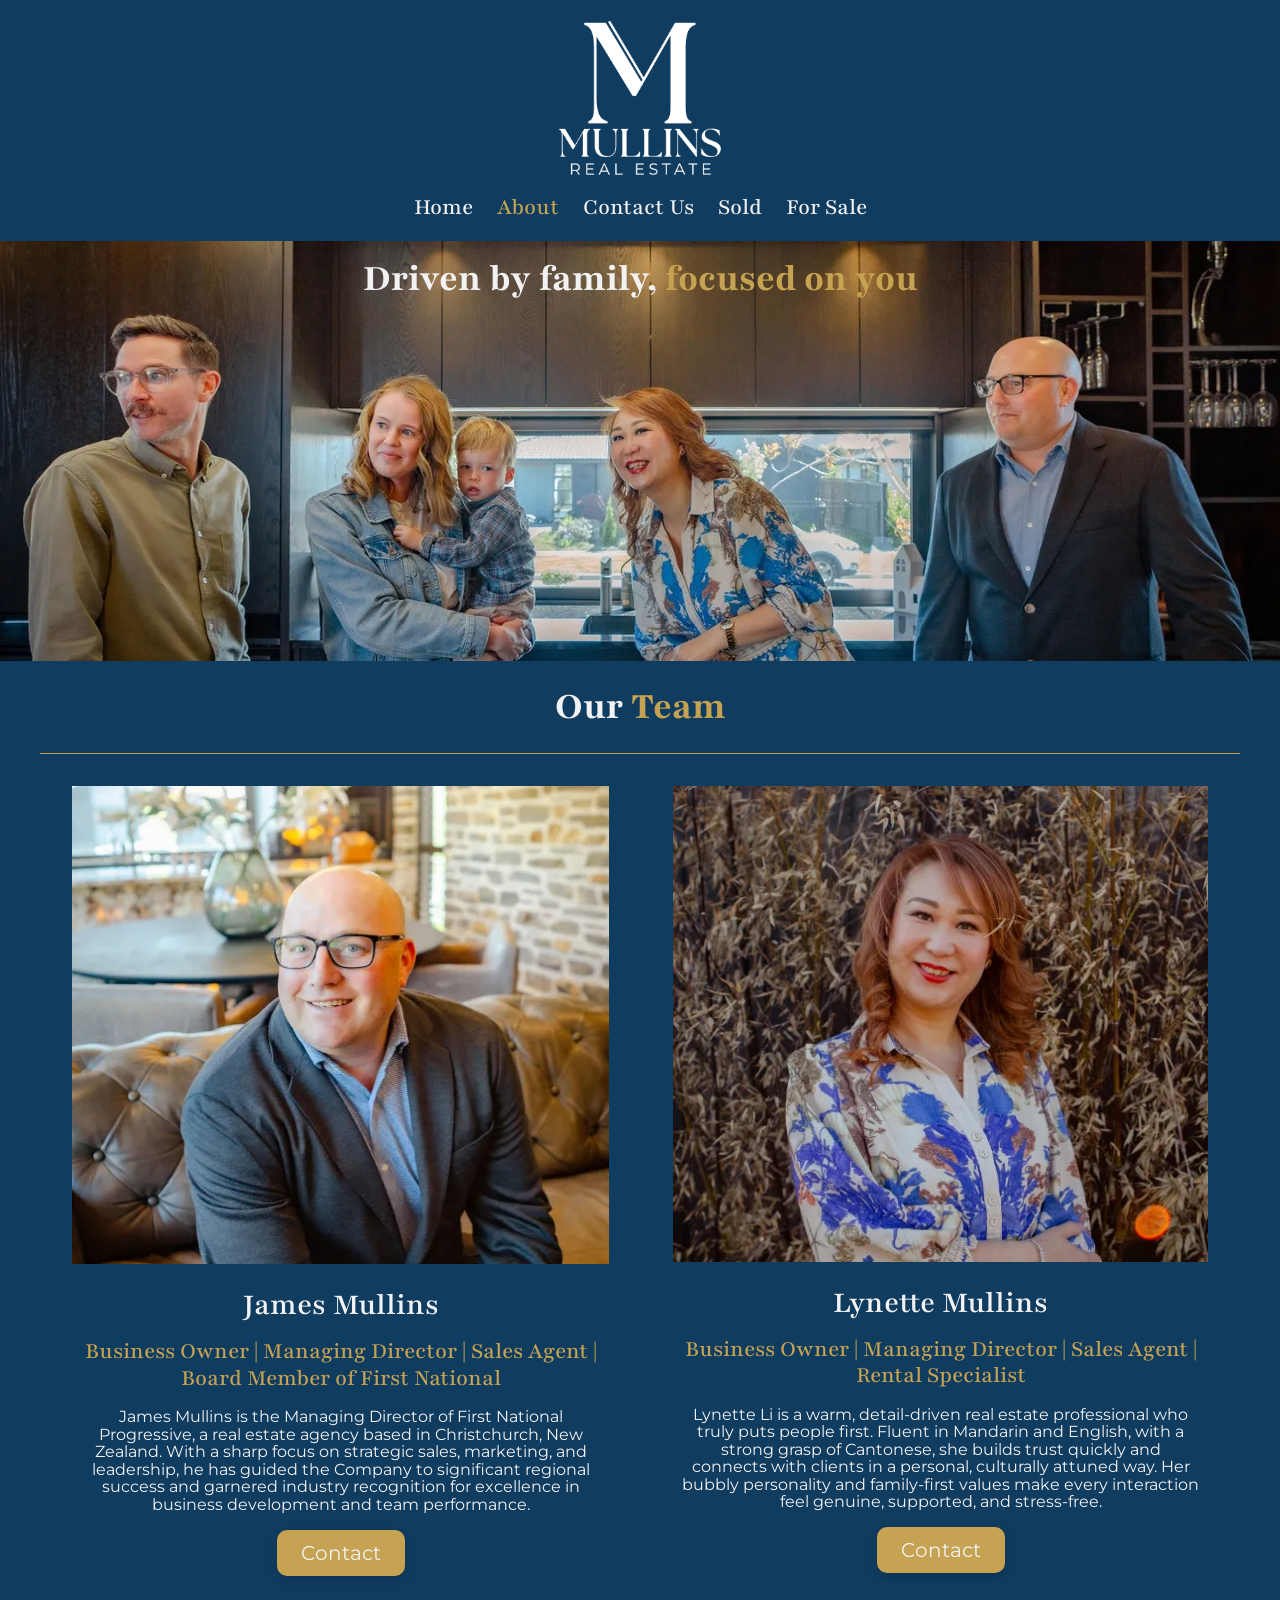
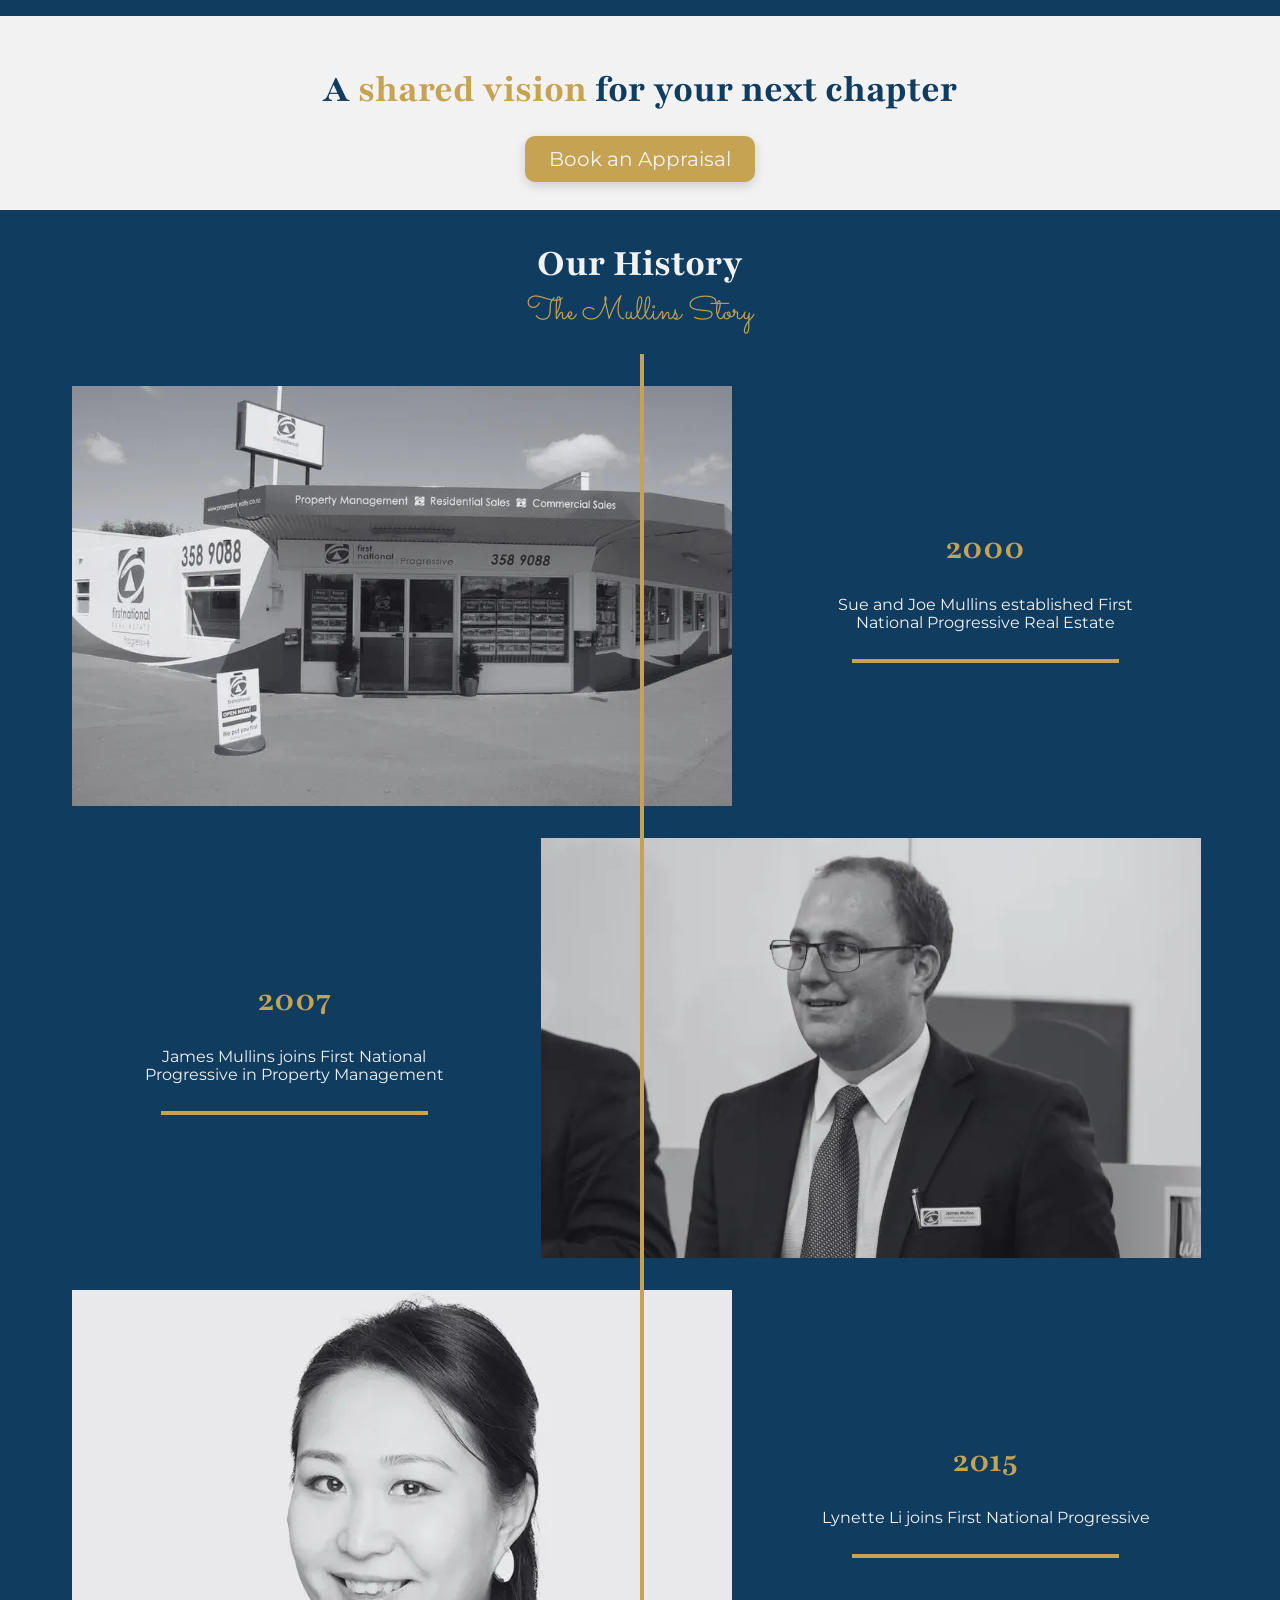
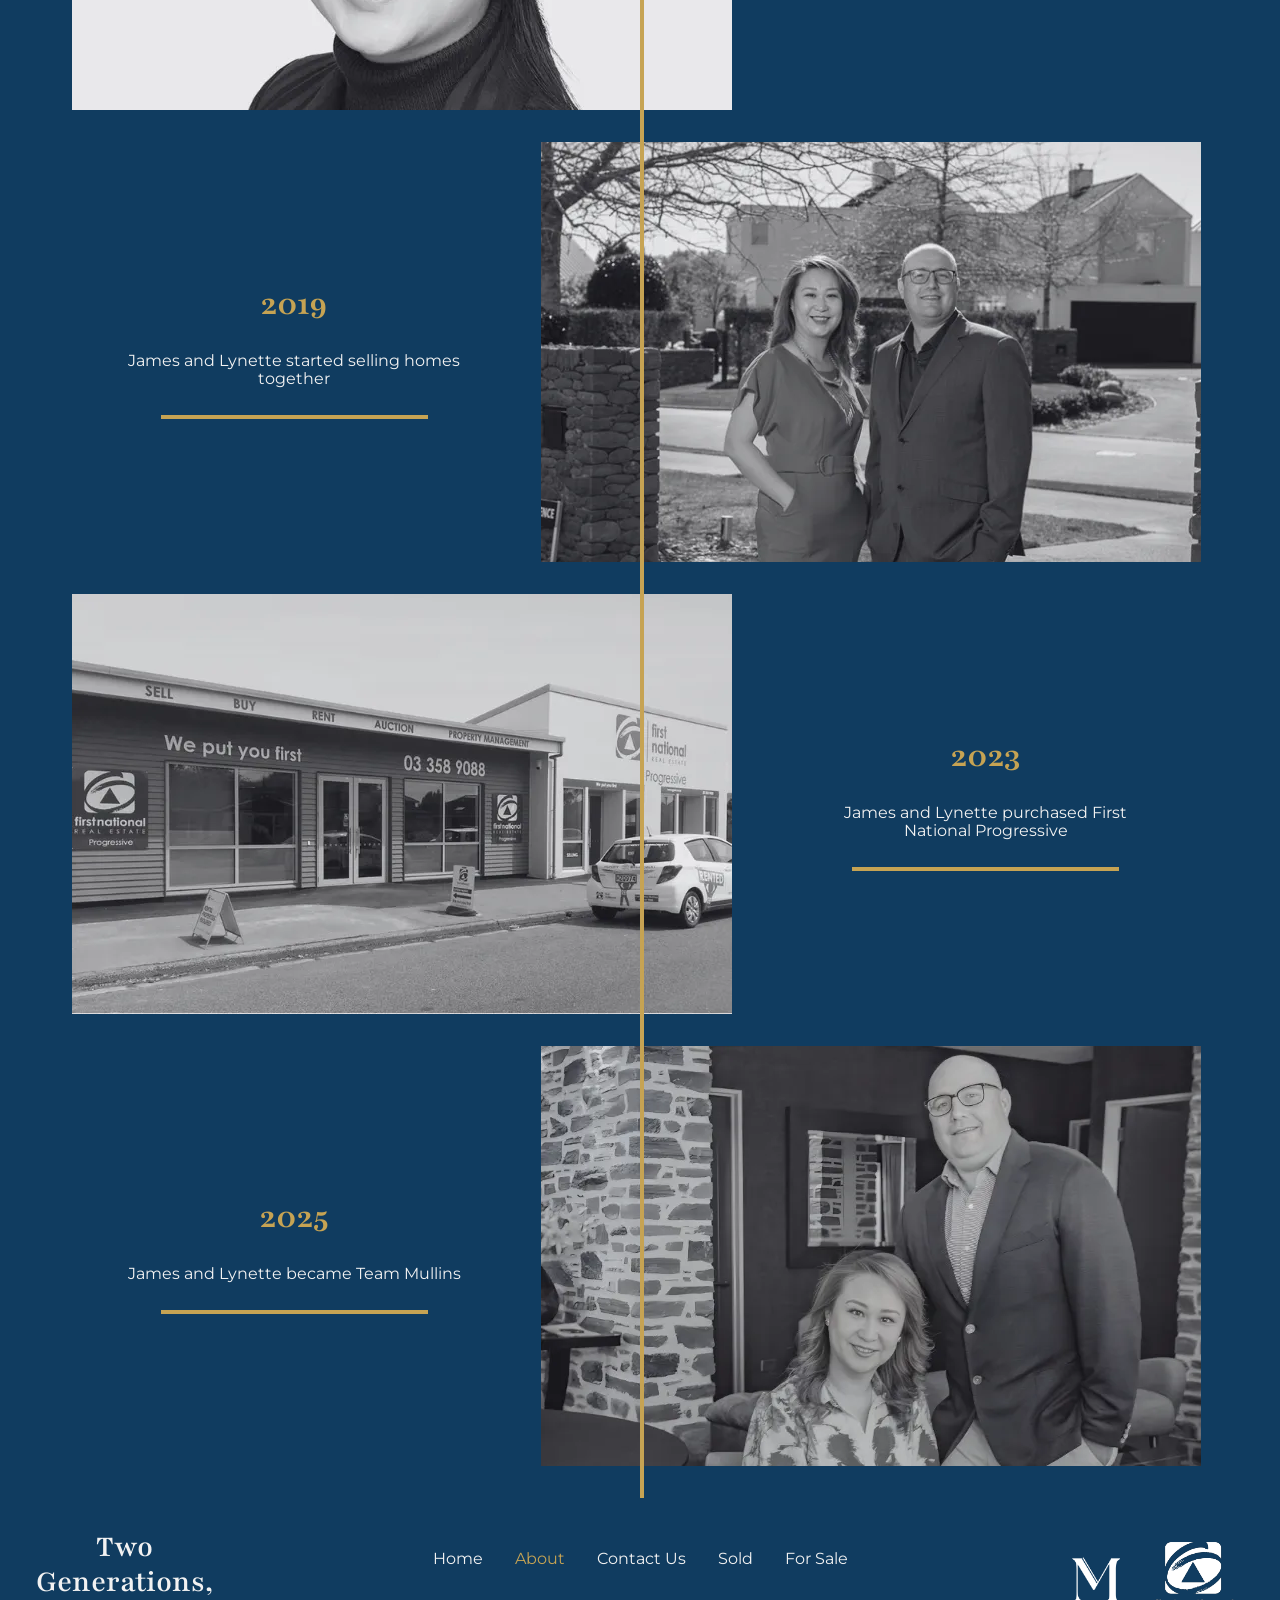
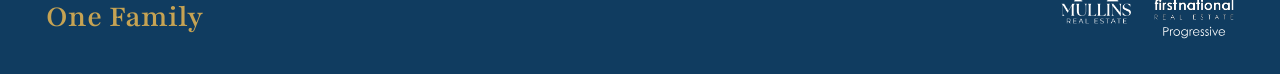
==== commit 8e73c8ed: "deploy: teammullinsfnp-chch/sourcecode@f6c9f847807c5e5ce871e9706504439df3adc4bb" ====
--- a/about/index.html
+++ b/about/index.html
@@ -33,14 +33,14 @@
     document.addEventListener('DOMContentLoaded', addHandlers);
 })();</script> <nav class="display-none md:flex-row" data-astro-cid-qup72gqn="true"> <a class="nav-link nowrap p-sm color-white font-h5" href="/" data-astro-cid-2dwpsowv> Home </a><a class="nav-link nowrap p-sm color-white font-h5" aria-current="page" href="/about" data-astro-cid-2dwpsowv> About </a><a class="nav-link nowrap p-sm color-white font-h5" href="/contact" data-astro-cid-2dwpsowv> Contact Us </a><a class="nav-link nowrap p-sm color-white font-h5" href="/sold" data-astro-cid-2dwpsowv> Sold </a><a class="nav-link nowrap p-sm color-white font-h5" href="/for-sale" data-astro-cid-2dwpsowv> For Sale </a> </nav> </header> <main data-astro-cid-qup72gqn> <nav id="site-nav" class="flex-col width-full md:display-none card-shadow" data-astro-cid-qup72gqn="true"> <a class="nav-link nowrap p-sm color-primary font-p" href="/" data-astro-cid-2dwpsowv> Home </a><a class="nav-link nowrap p-sm color-primary font-p" aria-current="page" href="/about" data-astro-cid-2dwpsowv> About </a><a class="nav-link nowrap p-sm color-primary font-p" href="/contact" data-astro-cid-2dwpsowv> Contact Us </a><a class="nav-link nowrap p-sm color-primary font-p" href="/sold" data-astro-cid-2dwpsowv> Sold </a><a class="nav-link nowrap p-sm color-primary font-p" href="/for-sale" data-astro-cid-2dwpsowv> For Sale </a> </nav>  <section class="hero" data-astro-cid-kh7btl4r> <h2 class="color-white width-full text-center p-m" data-astro-cid-kh7btl4r>
 Driven by family, <span class="color-accent" data-astro-cid-kh7btl4r>focused on you</span> </h2> <img src="/_astro/our-team-hero.DkO3J7ux_Z1hx9rK.webp" srcset="/_astro/our-team-hero.DkO3J7ux_ZPPPeF.webp 1080w, /_astro/our-team-hero.DkO3J7ux_1VtBzV.webp 1440w, /_astro/our-team-hero.DkO3J7ux_Z2qorL7.webp 1920w" alt="Family image" data-astro-cid-kh7btl4r="true" loading="eager" decoding="sync" fetchpriority="high" sizes="100vw" data-astro-image="full-width" data-astro-image-fit="cover" data-astro-image-pos="center" width="2400" height="860"> </section> <section data-astro-cid-kh7btl4r> <h2 class="section-header" data-astro-cid-kh7btl4r>
-Our <span class="color-accent" data-astro-cid-kh7btl4r>Team</span> </h2> <div class="bg-primary" data-astro-cid-kh7btl4r> <div class="md:flex-row max-content-width" data-astro-cid-kh7btl4r> <article class="p-xl flex-col gap-m" data-astro-cid-nboiwwvl> <img src="/_astro/james.BHqWU1SN_PA0kb.webp" srcset="/_astro/james.BHqWU1SN_PA0kb.webp 540w" alt="James Mullins's profile picture" data-astro-cid-nboiwwvl="true" loading="lazy" decoding="async" sizes="(min-width: 540px) 540px, 100vw" data-astro-image="constrained" data-astro-image-fit="cover" data-astro-image-pos="center" width="540" height="480" class="mx-auto"> <div class="flex-col text-center gap-m align-items-center justify-content-center gap-4 p-s" data-astro-cid-nboiwwvl> <h4 class="color-white" data-astro-cid-nboiwwvl>James Mullins</h4> <h5 class="color-accent" data-astro-cid-nboiwwvl>Business Owner | Managing Director | Sales Agent | Board Member of First National</h5> <p class="color-white" data-astro-cid-nboiwwvl>James Mullins is the Managing Director of First National Progressive, a real estate agency based in Christchurch, New Zealand. With a sharp focus on strategic sales, marketing, and leadership, he has guided the company to significant regional success and garnered industry recognition for excellence in business development and team performance.</p> <a class="button nowrap" href="/contact" data-astro-cid-nboiwwvl="true"> Contact </a> </div> </article><article class="p-xl flex-col gap-m" data-astro-cid-nboiwwvl> <img src="/_astro/lynette.3qFnRHAW_xsYHY.webp" srcset="/_astro/lynette.3qFnRHAW_xsYHY.webp 540w" alt="Lynette Mullins's profile picture" data-astro-cid-nboiwwvl="true" loading="lazy" decoding="async" sizes="(min-width: 540px) 540px, 100vw" data-astro-image="constrained" data-astro-image-fit="cover" data-astro-image-pos="center" width="540" height="480" class="mx-auto"> <div class="flex-col text-center gap-m align-items-center justify-content-center gap-4 p-s" data-astro-cid-nboiwwvl> <h4 class="color-white" data-astro-cid-nboiwwvl>Lynette Mullins</h4> <h5 class="color-accent" data-astro-cid-nboiwwvl>Business Owner | Managing Director | Sales Agent | Rental Specialist</h5> <p class="color-white" data-astro-cid-nboiwwvl>Lynette Li is a warm, detail-driven real estate professional who truly puts people first. Fluent in Mandarin and English, with a strong grasp of Cantonese, she builds trust quickly and connects with clients in a personal, culturally attuned way. Her bubbly personality and family-first values make every interaction feel genuine, supported, and stress-free.</p> <a class="button nowrap" href="/contact" data-astro-cid-nboiwwvl="true"> Contact </a> </div> </article> </div> </div> </section> <section class="bg-white flex-col align-items-center p-lg" data-astro-cid-kh7btl4r> <h2 class="section-header section-header--invert" data-astro-cid-kh7btl4r>
+Our <span class="color-accent" data-astro-cid-kh7btl4r>Team</span> </h2> <div class="bg-primary" data-astro-cid-kh7btl4r> <div class="md:flex-row max-content-width" data-astro-cid-kh7btl4r> <article class="p-xl flex-col gap-m" data-astro-cid-nboiwwvl> <img src="/_astro/james.BHqWU1SN_PA0kb.webp" srcset="/_astro/james.BHqWU1SN_PA0kb.webp 540w" alt="James Mullins's profile picture" data-astro-cid-nboiwwvl="true" loading="lazy" decoding="async" sizes="(min-width: 540px) 540px, 100vw" data-astro-image="constrained" data-astro-image-fit="cover" data-astro-image-pos="center" width="540" height="480" class="mx-auto"> <div class="flex-col text-center gap-m align-items-center justify-content-center gap-4 p-s" data-astro-cid-nboiwwvl> <h4 class="color-white" data-astro-cid-nboiwwvl>James Mullins</h4> <h5 class="color-accent" data-astro-cid-nboiwwvl>Business Owner | Managing Director | Sales Agent | Board Member of First National</h5> <p class="color-white" data-astro-cid-nboiwwvl>James Mullins is the Managing Director of First National Progressive, a real estate agency based in Christchurch, New Zealand. With a sharp focus on strategic sales, marketing, and leadership, he has guided the Company to significant regional success and garnered industry recognition for excellence in business development and team performance.</p> <a class="button nowrap" href="/contact" data-astro-cid-nboiwwvl="true"> Contact </a> </div> </article><article class="p-xl flex-col gap-m" data-astro-cid-nboiwwvl> <img src="/_astro/lynette.3qFnRHAW_xsYHY.webp" srcset="/_astro/lynette.3qFnRHAW_xsYHY.webp 540w" alt="Lynette Mullins's profile picture" data-astro-cid-nboiwwvl="true" loading="lazy" decoding="async" sizes="(min-width: 540px) 540px, 100vw" data-astro-image="constrained" data-astro-image-fit="cover" data-astro-image-pos="center" width="540" height="480" class="mx-auto"> <div class="flex-col text-center gap-m align-items-center justify-content-center gap-4 p-s" data-astro-cid-nboiwwvl> <h4 class="color-white" data-astro-cid-nboiwwvl>Lynette Mullins</h4> <h5 class="color-accent" data-astro-cid-nboiwwvl>Business Owner | Managing Director | Sales Agent | Rental Specialist</h5> <p class="color-white" data-astro-cid-nboiwwvl>Lynette Li is a warm, detail-driven real estate professional who truly puts people first. Fluent in Mandarin and English, with a strong grasp of Cantonese, she builds trust quickly and connects with clients in a personal, culturally attuned way. Her bubbly personality and family-first values make every interaction feel genuine, supported, and stress-free.</p> <a class="button nowrap" href="/contact" data-astro-cid-nboiwwvl="true"> Contact </a> </div> </article> </div> </div> </section> <section class="bg-white flex-col align-items-center p-lg" data-astro-cid-kh7btl4r> <h2 class="section-header section-header--invert" data-astro-cid-kh7btl4r>
 A <span class="color-accent" data-astro-cid-kh7btl4r>shared vision</span> for your next chapter
 </h2> <a class="button nowrap" href="/contact" data-astro-cid-kh7btl4r="true"> Book an Appraisal </a> </section> <section class="bg-primary py-s" data-astro-cid-kh7btl4r> <h2 class="section-header" data-astro-cid-kh7btl4r>
 Our History <br data-astro-cid-kh7btl4r> <span class="font-accent color-accent" data-astro-cid-kh7btl4r>The Mullins Story</span> </h2> <div class="max-content-width" style="position: relative;" data-astro-cid-kh7btl4r> <div class="glide mx-auto px-3xl md:display-none p-lg" id="history-slider" data-astro-cid-kh7btl4r="true"> <div class="glide__bullets" data-glide-el="controls[nav]" data-astro-cid-xx4n5nse> <button class="glide__bullet" data-glide-dir="=0" aria-label="Go to slide 1" data-astro-cid-xx4n5nse></button><button class="glide__bullet" data-glide-dir="=1" aria-label="Go to slide 2" data-astro-cid-xx4n5nse></button><button class="glide__bullet" data-glide-dir="=2" aria-label="Go to slide 3" data-astro-cid-xx4n5nse></button><button class="glide__bullet" data-glide-dir="=3" aria-label="Go to slide 4" data-astro-cid-xx4n5nse></button><button class="glide__bullet" data-glide-dir="=4" aria-label="Go to slide 5" data-astro-cid-xx4n5nse></button><button class="glide__bullet" data-glide-dir="=5" aria-label="Go to slide 6" data-astro-cid-xx4n5nse></button> </div> <div class="prev" data-glide-el="controls" data-astro-cid-xx4n5nse> <button aria-label="Previous" data-glide-dir="<" data-astro-cid-xx4n5nse> <svg viewBox="0 0 284.929 284.929" width="32" height="32" style="transform: rotate(90deg)" data-astro-cid-xx4n5nse="true" class="chevronDown">
 	<polyline points="30.262,82.241 142.466,194.441 254.675,82.241" fill="none" stroke="hsla(42, 50%, 55%, 1)" stroke-width="16" />
 </svg> </button> </div> <div class="next" data-glide-el="controls" data-astro-cid-xx4n5nse> <button aria-label="Next" data-glide-dir=">" data-astro-cid-xx4n5nse> <svg viewBox="0 0 284.929 284.929" width="32" height="32" style="transform: rotate(-90deg)" data-astro-cid-xx4n5nse="true" class="chevronDown">
 	<polyline points="30.262,82.241 142.466,194.441 254.675,82.241" fill="none" stroke="hsla(42, 50%, 55%, 1)" stroke-width="16" />
-</svg> </button> </div> <div class="glide__track" data-glide-el="track"> <ul class="glide__slides"> <li class="glide__slide" data-astro-cid-kh7btl4r> <div class="flex-col md:flex-row align-items-center gap-l flex-1-children" data-astro-cid-kh7btl4r="true"> <img src="/_astro/2000.Cf2HjK8q_Z2beEJi.webp" srcset="/_astro/2000.Cf2HjK8q_1q1MCx.webp 640w, /_astro/2000.Cf2HjK8q_Z2beEJi.webp 660w" alt="Sue and Joe Mullins established First National Progressive Real Estate" style="flex: 3" loading="lazy" decoding="async" sizes="(min-width: 660px) 660px, 100vw" data-astro-image="constrained" data-astro-image-fit="cover" data-astro-image-pos="center" width="660" height="420"> <div class="text-center md:flex-col md:gap-lg" style="flex: 2"> <h3 class="color-accent">2000</h3> <p class="color-white md:px-5xl">Sue and Joe Mullins established First National Progressive Real Estate</p> <hr class="display-none md:display-block divider divider--short divider--thick"> </div> </div> </li><li class="glide__slide" data-astro-cid-kh7btl4r> <div class="flex-col md:flex-row align-items-center gap-l flex-1-children" data-astro-cid-kh7btl4r="true"> <img src="/_astro/2007.C2gDn5IE_Z1pVmdN.webp" srcset="/_astro/2007.C2gDn5IE_2bk692.webp 640w, /_astro/2007.C2gDn5IE_Z1pVmdN.webp 660w" alt="James Mullins joins First National Progressive in Property Management" style="flex: 3" loading="lazy" decoding="async" sizes="(min-width: 660px) 660px, 100vw" data-astro-image="constrained" data-astro-image-fit="cover" data-astro-image-pos="center" width="660" height="420"> <div class="text-center md:flex-col md:gap-lg" style="flex: 2"> <h3 class="color-accent">2007</h3> <p class="color-white md:px-5xl">James Mullins joins First National Progressive in Property Management</p> <hr class="display-none md:display-block divider divider--short divider--thick"> </div> </div> </li><li class="glide__slide" data-astro-cid-kh7btl4r> <div class="flex-col md:flex-row align-items-center gap-l flex-1-children" data-astro-cid-kh7btl4r="true"> <img src="/_astro/2015.7gL2hJu8_1CiyTk.webp" srcset="/_astro/2015.7gL2hJu8_9mSse.webp 640w, /_astro/2015.7gL2hJu8_1CiyTk.webp 660w" alt="Lynette Li joins First National Progressive" style="flex: 3" loading="lazy" decoding="async" sizes="(min-width: 660px) 660px, 100vw" data-astro-image="constrained" data-astro-image-fit="cover" data-astro-image-pos="center" width="660" height="420"> <div class="text-center md:flex-col md:gap-lg" style="flex: 2"> <h3 class="color-accent">2015</h3> <p class="color-white md:px-5xl">Lynette Li joins First National Progressive</p> <hr class="display-none md:display-block divider divider--short divider--thick"> </div> </div> </li><li class="glide__slide" data-astro-cid-kh7btl4r> <div class="flex-col md:flex-row align-items-center gap-l flex-1-children" data-astro-cid-kh7btl4r="true"> <img src="/_astro/2019.DZHSTM_s_Z1xdxxY.webp" srcset="/_astro/2019.DZHSTM_s_242TNQ.webp 640w, /_astro/2019.DZHSTM_s_Z1xdxxY.webp 660w" alt="James and Lynnette started selling houses together" style="flex: 3" loading="lazy" decoding="async" sizes="(min-width: 660px) 660px, 100vw" data-astro-image="constrained" data-astro-image-fit="cover" data-astro-image-pos="center" width="660" height="420"> <div class="text-center md:flex-col md:gap-lg" style="flex: 2"> <h3 class="color-accent">2019</h3> <p class="color-white md:px-5xl">James and Lynnette started selling houses together</p> <hr class="display-none md:display-block divider divider--short divider--thick"> </div> </div> </li><li class="glide__slide" data-astro-cid-kh7btl4r> <div class="flex-col md:flex-row align-items-center gap-l flex-1-children" data-astro-cid-kh7btl4r="true"> <img src="/_astro/2023.DCwEpW_9_1TN8HE.webp" srcset="/_astro/2023.DCwEpW_9_qRsgy.webp 640w, /_astro/2023.DCwEpW_9_1TN8HE.webp 660w" alt="James and Lynnette bought First National Progressive" style="flex: 3" loading="lazy" decoding="async" sizes="(min-width: 660px) 660px, 100vw" data-astro-image="constrained" data-astro-image-fit="cover" data-astro-image-pos="center" width="660" height="420"> <div class="text-center md:flex-col md:gap-lg" style="flex: 2"> <h3 class="color-accent">2023</h3> <p class="color-white md:px-5xl">James and Lynnette bought First National Progressive</p> <hr class="display-none md:display-block divider divider--short divider--thick"> </div> </div> </li><li class="glide__slide" data-astro-cid-kh7btl4r> <div class="flex-col md:flex-row align-items-center gap-l flex-1-children" data-astro-cid-kh7btl4r="true"> <img src="/_astro/2025.CgDyJdY2_Z1EuC7U.webp" srcset="/_astro/2025.CgDyJdY2_1VKPeU.webp 640w, /_astro/2025.CgDyJdY2_Z1EuC7U.webp 660w" alt="James and Lynnette became Team Mullins" style="flex: 3" loading="lazy" decoding="async" sizes="(min-width: 660px) 660px, 100vw" data-astro-image="constrained" data-astro-image-fit="cover" data-astro-image-pos="center" width="660" height="420"> <div class="text-center md:flex-col md:gap-lg" style="flex: 2"> <h3 class="color-accent">2025</h3> <p class="color-white md:px-5xl">James and Lynnette became Team Mullins</p> <hr class="display-none md:display-block divider divider--short divider--thick"> </div> </div> </li> </ul> </div> </div> <div class="display-none md:flex-col p-xl gap-xl" data-astro-cid-kh7btl4r> <div class="flex-col md:flex-row align-items-center gap-l flex-1-children history-card" data-astro-cid-kh7btl4r="true"> <img src="/_astro/2000.Cf2HjK8q_Z2beEJi.webp" srcset="/_astro/2000.Cf2HjK8q_1q1MCx.webp 640w, /_astro/2000.Cf2HjK8q_Z2beEJi.webp 660w" alt="Sue and Joe Mullins established First National Progressive Real Estate" style="flex: 3" loading="lazy" decoding="async" sizes="(min-width: 660px) 660px, 100vw" data-astro-image="constrained" data-astro-image-fit="cover" data-astro-image-pos="center" width="660" height="420"> <div class="text-center md:flex-col md:gap-lg" style="flex: 2"> <h3 class="color-accent">2000</h3> <p class="color-white md:px-5xl">Sue and Joe Mullins established First National Progressive Real Estate</p> <hr class="display-none md:display-block divider divider--short divider--thick"> </div> </div><div class="flex-col md:flex-row align-items-center gap-l flex-1-children history-card" data-astro-cid-kh7btl4r="true"> <img src="/_astro/2007.C2gDn5IE_Z1pVmdN.webp" srcset="/_astro/2007.C2gDn5IE_2bk692.webp 640w, /_astro/2007.C2gDn5IE_Z1pVmdN.webp 660w" alt="James Mullins joins First National Progressive in Property Management" style="flex: 3" loading="lazy" decoding="async" sizes="(min-width: 660px) 660px, 100vw" data-astro-image="constrained" data-astro-image-fit="cover" data-astro-image-pos="center" width="660" height="420"> <div class="text-center md:flex-col md:gap-lg" style="flex: 2"> <h3 class="color-accent">2007</h3> <p class="color-white md:px-5xl">James Mullins joins First National Progressive in Property Management</p> <hr class="display-none md:display-block divider divider--short divider--thick"> </div> </div><div class="flex-col md:flex-row align-items-center gap-l flex-1-children history-card" data-astro-cid-kh7btl4r="true"> <img src="/_astro/2015.7gL2hJu8_1CiyTk.webp" srcset="/_astro/2015.7gL2hJu8_9mSse.webp 640w, /_astro/2015.7gL2hJu8_1CiyTk.webp 660w" alt="Lynette Li joins First National Progressive" style="flex: 3" loading="lazy" decoding="async" sizes="(min-width: 660px) 660px, 100vw" data-astro-image="constrained" data-astro-image-fit="cover" data-astro-image-pos="center" width="660" height="420"> <div class="text-center md:flex-col md:gap-lg" style="flex: 2"> <h3 class="color-accent">2015</h3> <p class="color-white md:px-5xl">Lynette Li joins First National Progressive</p> <hr class="display-none md:display-block divider divider--short divider--thick"> </div> </div><div class="flex-col md:flex-row align-items-center gap-l flex-1-children history-card" data-astro-cid-kh7btl4r="true"> <img src="/_astro/2019.DZHSTM_s_Z1xdxxY.webp" srcset="/_astro/2019.DZHSTM_s_242TNQ.webp 640w, /_astro/2019.DZHSTM_s_Z1xdxxY.webp 660w" alt="James and Lynnette started selling houses together" style="flex: 3" loading="lazy" decoding="async" sizes="(min-width: 660px) 660px, 100vw" data-astro-image="constrained" data-astro-image-fit="cover" data-astro-image-pos="center" width="660" height="420"> <div class="text-center md:flex-col md:gap-lg" style="flex: 2"> <h3 class="color-accent">2019</h3> <p class="color-white md:px-5xl">James and Lynnette started selling houses together</p> <hr class="display-none md:display-block divider divider--short divider--thick"> </div> </div><div class="flex-col md:flex-row align-items-center gap-l flex-1-children history-card" data-astro-cid-kh7btl4r="true"> <img src="/_astro/2023.DCwEpW_9_1TN8HE.webp" srcset="/_astro/2023.DCwEpW_9_qRsgy.webp 640w, /_astro/2023.DCwEpW_9_1TN8HE.webp 660w" alt="James and Lynnette bought First National Progressive" style="flex: 3" loading="lazy" decoding="async" sizes="(min-width: 660px) 660px, 100vw" data-astro-image="constrained" data-astro-image-fit="cover" data-astro-image-pos="center" width="660" height="420"> <div class="text-center md:flex-col md:gap-lg" style="flex: 2"> <h3 class="color-accent">2023</h3> <p class="color-white md:px-5xl">James and Lynnette bought First National Progressive</p> <hr class="display-none md:display-block divider divider--short divider--thick"> </div> </div><div class="flex-col md:flex-row align-items-center gap-l flex-1-children history-card" data-astro-cid-kh7btl4r="true"> <img src="/_astro/2025.CgDyJdY2_Z1EuC7U.webp" srcset="/_astro/2025.CgDyJdY2_1VKPeU.webp 640w, /_astro/2025.CgDyJdY2_Z1EuC7U.webp 660w" alt="James and Lynnette became Team Mullins" style="flex: 3" loading="lazy" decoding="async" sizes="(min-width: 660px) 660px, 100vw" data-astro-image="constrained" data-astro-image-fit="cover" data-astro-image-pos="center" width="660" height="420"> <div class="text-center md:flex-col md:gap-lg" style="flex: 2"> <h3 class="color-accent">2025</h3> <p class="color-white md:px-5xl">James and Lynnette became Team Mullins</p> <hr class="display-none md:display-block divider divider--short divider--thick"> </div> </div> </div> <hr class="display-none md:display-block divider divider--vertical divider--thick" style="height: 100%; position: absolute; left: 50%; top: 0;" data-astro-cid-kh7btl4r> </div> </section>  </main> <footer class="bg-primary p-l" data-astro-cid-qup72gqn> <div class="flex-col gap-m md:flex-row flex-1-children" data-astro-cid-qup72gqn> <h4 class="color-white text-center" data-astro-cid-qup72gqn>
+</svg> </button> </div> <div class="glide__track" data-glide-el="track"> <ul class="glide__slides"> <li class="glide__slide" data-astro-cid-kh7btl4r> <div class="flex-col md:flex-row align-items-center gap-l flex-1-children" data-astro-cid-kh7btl4r="true"> <img src="/_astro/2000.Cf2HjK8q_Z2beEJi.webp" srcset="/_astro/2000.Cf2HjK8q_1q1MCx.webp 640w, /_astro/2000.Cf2HjK8q_Z2beEJi.webp 660w" alt="Sue and Joe Mullins established First National Progressive Real Estate" style="flex: 3" loading="lazy" decoding="async" sizes="(min-width: 660px) 660px, 100vw" data-astro-image="constrained" data-astro-image-fit="cover" data-astro-image-pos="center" width="660" height="420"> <div class="text-center md:flex-col md:gap-lg" style="flex: 2"> <h3 class="color-accent">2000</h3> <p class="color-white md:px-5xl">Sue and Joe Mullins established First National Progressive Real Estate</p> <hr class="display-none md:display-block divider divider--short divider--thick"> </div> </div> </li><li class="glide__slide" data-astro-cid-kh7btl4r> <div class="flex-col md:flex-row align-items-center gap-l flex-1-children" data-astro-cid-kh7btl4r="true"> <img src="/_astro/2007.C2gDn5IE_Z1pVmdN.webp" srcset="/_astro/2007.C2gDn5IE_2bk692.webp 640w, /_astro/2007.C2gDn5IE_Z1pVmdN.webp 660w" alt="James Mullins joins First National Progressive in Property Management" style="flex: 3" loading="lazy" decoding="async" sizes="(min-width: 660px) 660px, 100vw" data-astro-image="constrained" data-astro-image-fit="cover" data-astro-image-pos="center" width="660" height="420"> <div class="text-center md:flex-col md:gap-lg" style="flex: 2"> <h3 class="color-accent">2007</h3> <p class="color-white md:px-5xl">James Mullins joins First National Progressive in Property Management</p> <hr class="display-none md:display-block divider divider--short divider--thick"> </div> </div> </li><li class="glide__slide" data-astro-cid-kh7btl4r> <div class="flex-col md:flex-row align-items-center gap-l flex-1-children" data-astro-cid-kh7btl4r="true"> <img src="/_astro/2015.7gL2hJu8_1CiyTk.webp" srcset="/_astro/2015.7gL2hJu8_9mSse.webp 640w, /_astro/2015.7gL2hJu8_1CiyTk.webp 660w" alt="Lynette Li joins First National Progressive" style="flex: 3" loading="lazy" decoding="async" sizes="(min-width: 660px) 660px, 100vw" data-astro-image="constrained" data-astro-image-fit="cover" data-astro-image-pos="center" width="660" height="420"> <div class="text-center md:flex-col md:gap-lg" style="flex: 2"> <h3 class="color-accent">2015</h3> <p class="color-white md:px-5xl">Lynette Li joins First National Progressive</p> <hr class="display-none md:display-block divider divider--short divider--thick"> </div> </div> </li><li class="glide__slide" data-astro-cid-kh7btl4r> <div class="flex-col md:flex-row align-items-center gap-l flex-1-children" data-astro-cid-kh7btl4r="true"> <img src="/_astro/2019.DZHSTM_s_Z1xdxxY.webp" srcset="/_astro/2019.DZHSTM_s_242TNQ.webp 640w, /_astro/2019.DZHSTM_s_Z1xdxxY.webp 660w" alt="James and Lynette started selling homes together" style="flex: 3" loading="lazy" decoding="async" sizes="(min-width: 660px) 660px, 100vw" data-astro-image="constrained" data-astro-image-fit="cover" data-astro-image-pos="center" width="660" height="420"> <div class="text-center md:flex-col md:gap-lg" style="flex: 2"> <h3 class="color-accent">2019</h3> <p class="color-white md:px-5xl">James and Lynette started selling homes together</p> <hr class="display-none md:display-block divider divider--short divider--thick"> </div> </div> </li><li class="glide__slide" data-astro-cid-kh7btl4r> <div class="flex-col md:flex-row align-items-center gap-l flex-1-children" data-astro-cid-kh7btl4r="true"> <img src="/_astro/2023.DCwEpW_9_1TN8HE.webp" srcset="/_astro/2023.DCwEpW_9_qRsgy.webp 640w, /_astro/2023.DCwEpW_9_1TN8HE.webp 660w" alt="James and Lynette purchased First National Progressive" style="flex: 3" loading="lazy" decoding="async" sizes="(min-width: 660px) 660px, 100vw" data-astro-image="constrained" data-astro-image-fit="cover" data-astro-image-pos="center" width="660" height="420"> <div class="text-center md:flex-col md:gap-lg" style="flex: 2"> <h3 class="color-accent">2023</h3> <p class="color-white md:px-5xl">James and Lynette purchased First National Progressive</p> <hr class="display-none md:display-block divider divider--short divider--thick"> </div> </div> </li><li class="glide__slide" data-astro-cid-kh7btl4r> <div class="flex-col md:flex-row align-items-center gap-l flex-1-children" data-astro-cid-kh7btl4r="true"> <img src="/_astro/2025.CgDyJdY2_Z1EuC7U.webp" srcset="/_astro/2025.CgDyJdY2_1VKPeU.webp 640w, /_astro/2025.CgDyJdY2_Z1EuC7U.webp 660w" alt="James and Lynette became Team Mullins" style="flex: 3" loading="lazy" decoding="async" sizes="(min-width: 660px) 660px, 100vw" data-astro-image="constrained" data-astro-image-fit="cover" data-astro-image-pos="center" width="660" height="420"> <div class="text-center md:flex-col md:gap-lg" style="flex: 2"> <h3 class="color-accent">2025</h3> <p class="color-white md:px-5xl">James and Lynette became Team Mullins</p> <hr class="display-none md:display-block divider divider--short divider--thick"> </div> </div> </li> </ul> </div> </div> <div class="display-none md:flex-col p-xl gap-xl" data-astro-cid-kh7btl4r> <div class="flex-col md:flex-row align-items-center gap-l flex-1-children history-card" data-astro-cid-kh7btl4r="true"> <img src="/_astro/2000.Cf2HjK8q_Z2beEJi.webp" srcset="/_astro/2000.Cf2HjK8q_1q1MCx.webp 640w, /_astro/2000.Cf2HjK8q_Z2beEJi.webp 660w" alt="Sue and Joe Mullins established First National Progressive Real Estate" style="flex: 3" loading="lazy" decoding="async" sizes="(min-width: 660px) 660px, 100vw" data-astro-image="constrained" data-astro-image-fit="cover" data-astro-image-pos="center" width="660" height="420"> <div class="text-center md:flex-col md:gap-lg" style="flex: 2"> <h3 class="color-accent">2000</h3> <p class="color-white md:px-5xl">Sue and Joe Mullins established First National Progressive Real Estate</p> <hr class="display-none md:display-block divider divider--short divider--thick"> </div> </div><div class="flex-col md:flex-row align-items-center gap-l flex-1-children history-card" data-astro-cid-kh7btl4r="true"> <img src="/_astro/2007.C2gDn5IE_Z1pVmdN.webp" srcset="/_astro/2007.C2gDn5IE_2bk692.webp 640w, /_astro/2007.C2gDn5IE_Z1pVmdN.webp 660w" alt="James Mullins joins First National Progressive in Property Management" style="flex: 3" loading="lazy" decoding="async" sizes="(min-width: 660px) 660px, 100vw" data-astro-image="constrained" data-astro-image-fit="cover" data-astro-image-pos="center" width="660" height="420"> <div class="text-center md:flex-col md:gap-lg" style="flex: 2"> <h3 class="color-accent">2007</h3> <p class="color-white md:px-5xl">James Mullins joins First National Progressive in Property Management</p> <hr class="display-none md:display-block divider divider--short divider--thick"> </div> </div><div class="flex-col md:flex-row align-items-center gap-l flex-1-children history-card" data-astro-cid-kh7btl4r="true"> <img src="/_astro/2015.7gL2hJu8_1CiyTk.webp" srcset="/_astro/2015.7gL2hJu8_9mSse.webp 640w, /_astro/2015.7gL2hJu8_1CiyTk.webp 660w" alt="Lynette Li joins First National Progressive" style="flex: 3" loading="lazy" decoding="async" sizes="(min-width: 660px) 660px, 100vw" data-astro-image="constrained" data-astro-image-fit="cover" data-astro-image-pos="center" width="660" height="420"> <div class="text-center md:flex-col md:gap-lg" style="flex: 2"> <h3 class="color-accent">2015</h3> <p class="color-white md:px-5xl">Lynette Li joins First National Progressive</p> <hr class="display-none md:display-block divider divider--short divider--thick"> </div> </div><div class="flex-col md:flex-row align-items-center gap-l flex-1-children history-card" data-astro-cid-kh7btl4r="true"> <img src="/_astro/2019.DZHSTM_s_Z1xdxxY.webp" srcset="/_astro/2019.DZHSTM_s_242TNQ.webp 640w, /_astro/2019.DZHSTM_s_Z1xdxxY.webp 660w" alt="James and Lynette started selling homes together" style="flex: 3" loading="lazy" decoding="async" sizes="(min-width: 660px) 660px, 100vw" data-astro-image="constrained" data-astro-image-fit="cover" data-astro-image-pos="center" width="660" height="420"> <div class="text-center md:flex-col md:gap-lg" style="flex: 2"> <h3 class="color-accent">2019</h3> <p class="color-white md:px-5xl">James and Lynette started selling homes together</p> <hr class="display-none md:display-block divider divider--short divider--thick"> </div> </div><div class="flex-col md:flex-row align-items-center gap-l flex-1-children history-card" data-astro-cid-kh7btl4r="true"> <img src="/_astro/2023.DCwEpW_9_1TN8HE.webp" srcset="/_astro/2023.DCwEpW_9_qRsgy.webp 640w, /_astro/2023.DCwEpW_9_1TN8HE.webp 660w" alt="James and Lynette purchased First National Progressive" style="flex: 3" loading="lazy" decoding="async" sizes="(min-width: 660px) 660px, 100vw" data-astro-image="constrained" data-astro-image-fit="cover" data-astro-image-pos="center" width="660" height="420"> <div class="text-center md:flex-col md:gap-lg" style="flex: 2"> <h3 class="color-accent">2023</h3> <p class="color-white md:px-5xl">James and Lynette purchased First National Progressive</p> <hr class="display-none md:display-block divider divider--short divider--thick"> </div> </div><div class="flex-col md:flex-row align-items-center gap-l flex-1-children history-card" data-astro-cid-kh7btl4r="true"> <img src="/_astro/2025.CgDyJdY2_Z1EuC7U.webp" srcset="/_astro/2025.CgDyJdY2_1VKPeU.webp 640w, /_astro/2025.CgDyJdY2_Z1EuC7U.webp 660w" alt="James and Lynette became Team Mullins" style="flex: 3" loading="lazy" decoding="async" sizes="(min-width: 660px) 660px, 100vw" data-astro-image="constrained" data-astro-image-fit="cover" data-astro-image-pos="center" width="660" height="420"> <div class="text-center md:flex-col md:gap-lg" style="flex: 2"> <h3 class="color-accent">2025</h3> <p class="color-white md:px-5xl">James and Lynette became Team Mullins</p> <hr class="display-none md:display-block divider divider--short divider--thick"> </div> </div> </div> <hr class="display-none md:display-block divider divider--vertical divider--thick" style="height: 100%; position: absolute; left: 50%; top: 0;" data-astro-cid-kh7btl4r> </div> </section>  </main> <footer class="bg-primary p-l" data-astro-cid-qup72gqn> <div class="flex-col gap-m md:flex-row flex-1-children" data-astro-cid-qup72gqn> <h4 class="color-white text-center" data-astro-cid-qup72gqn>
 Two Generations, <span class="color-accent" data-astro-cid-qup72gqn>One Family</span> </h4> <div style="flex: 4" data-astro-cid-qup72gqn> <nav class="flex-wrap justify-content-center p-s gap-s width-full" data-astro-cid-qup72gqn="true"> <a class="nav-link nowrap p-sm color-white font-p" href="/" data-astro-cid-2dwpsowv> Home </a><a class="nav-link nowrap p-sm color-white font-p" aria-current="page" href="/about" data-astro-cid-2dwpsowv> About </a><a class="nav-link nowrap p-sm color-white font-p" href="/contact" data-astro-cid-2dwpsowv> Contact Us </a><a class="nav-link nowrap p-sm color-white font-p" href="/sold" data-astro-cid-2dwpsowv> Sold </a><a class="nav-link nowrap p-sm color-white font-p" href="/for-sale" data-astro-cid-2dwpsowv> For Sale </a> </nav> </div> <div class="flex-row align-items-center justify-content-center" data-astro-cid-qup72gqn> <svg width="75" height="75" viewBox="0 0 250 250" fill="none" data-astro-cid-qup72gqn="true" class="mullinsLogo">
 <rect width="250" height="250" fill="url(#pattern0_6046_47)" />
 <defs>
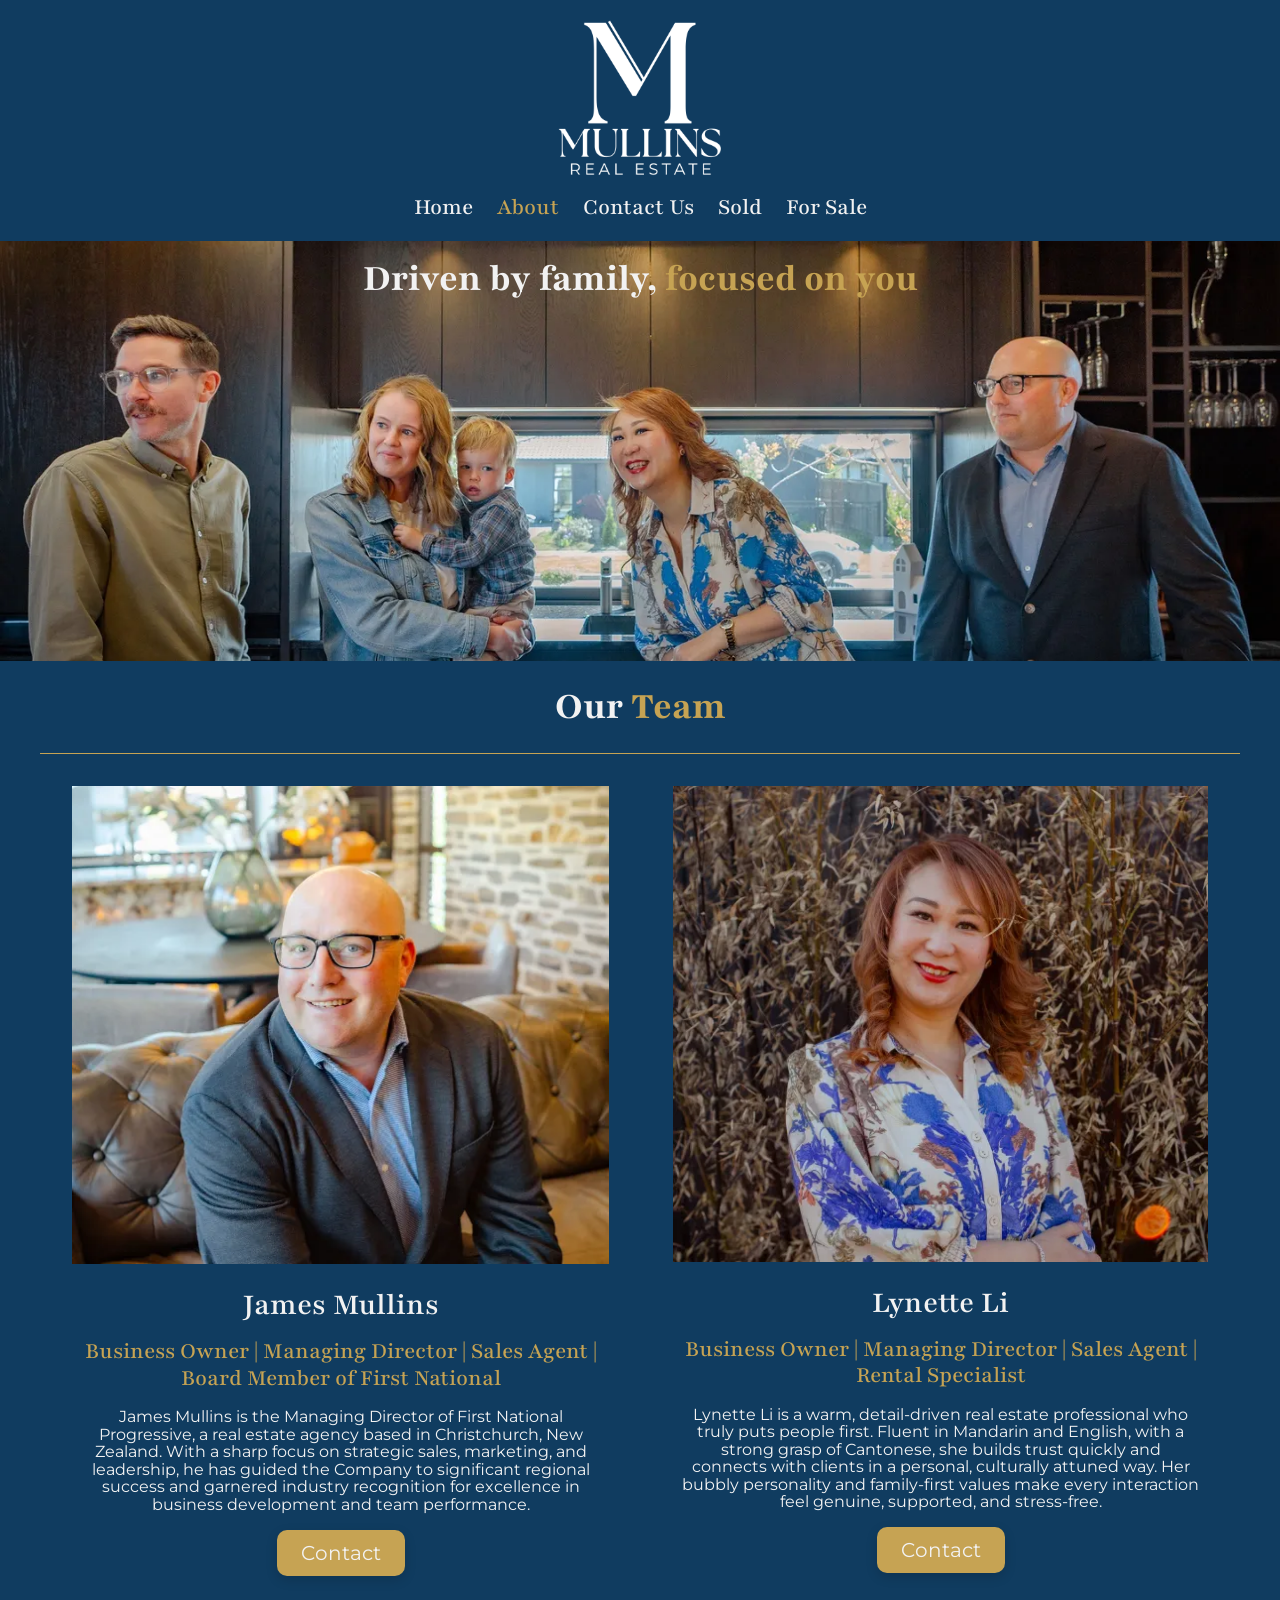
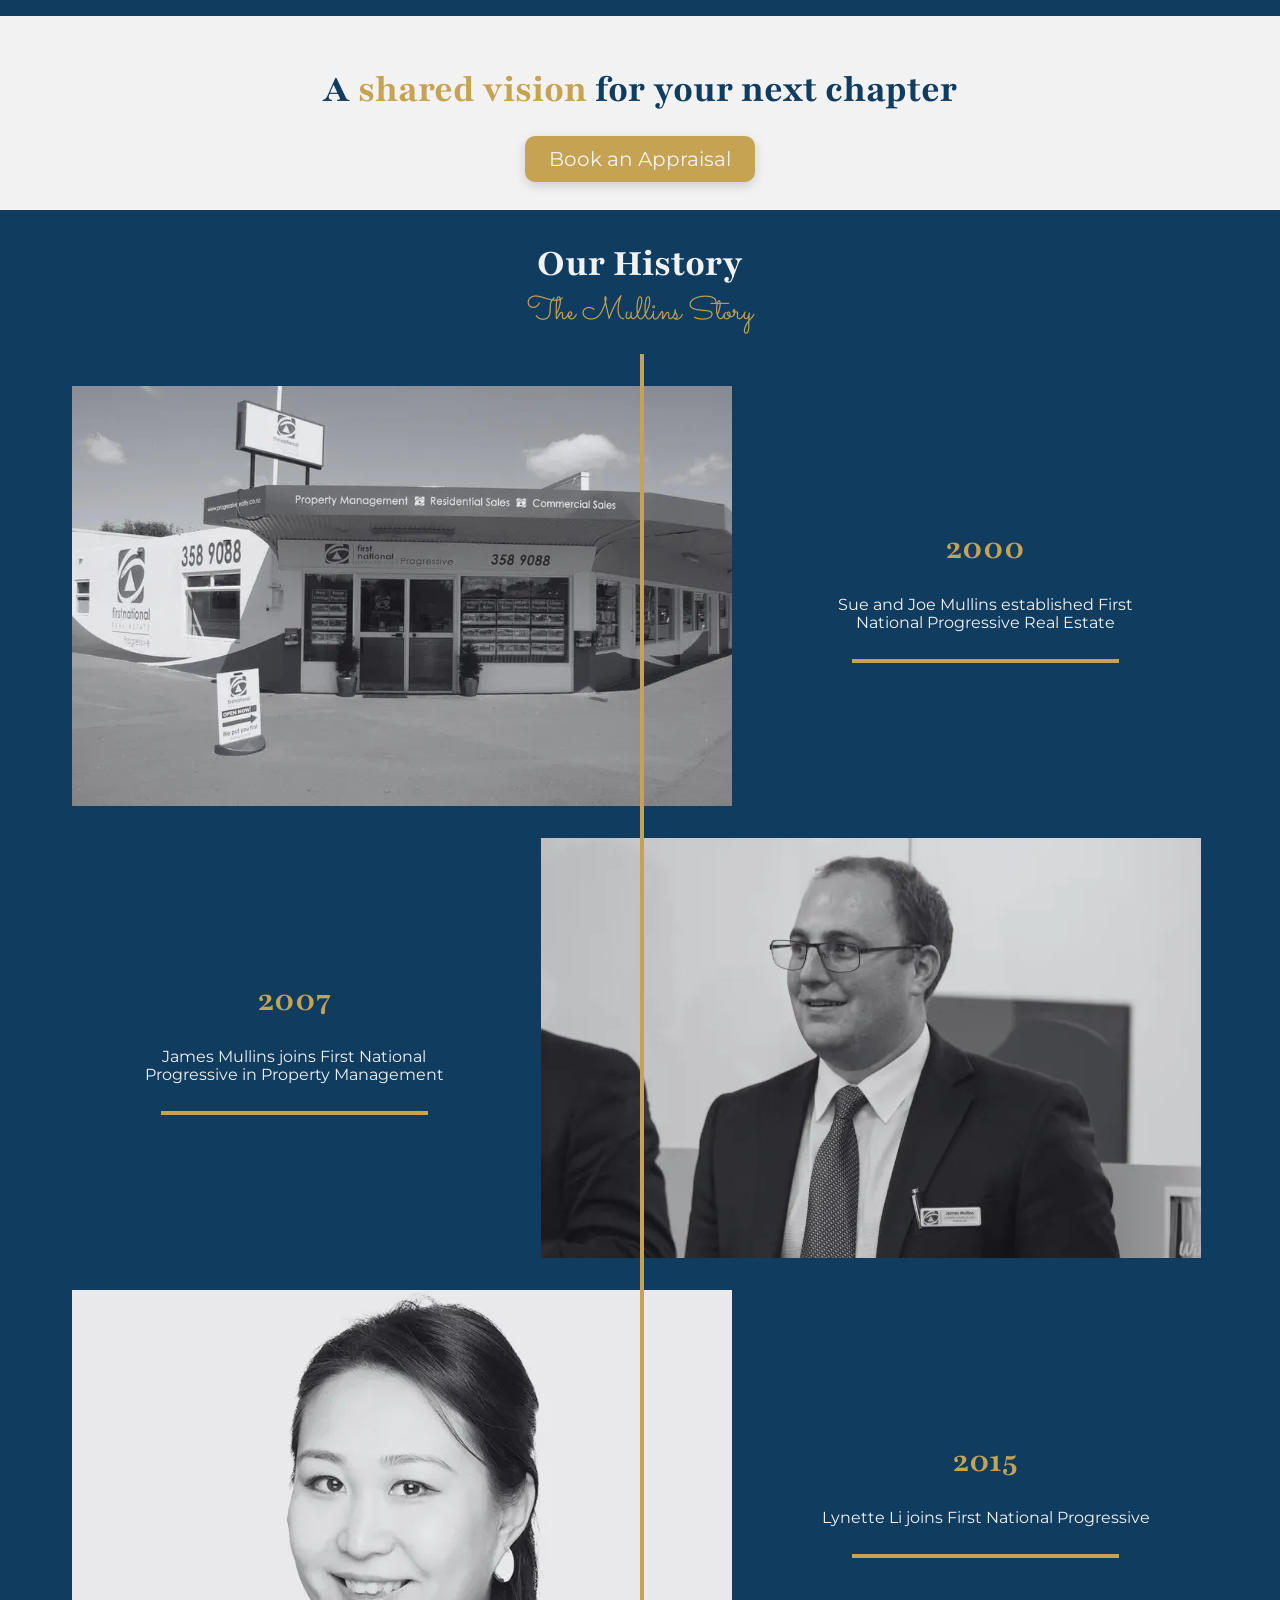
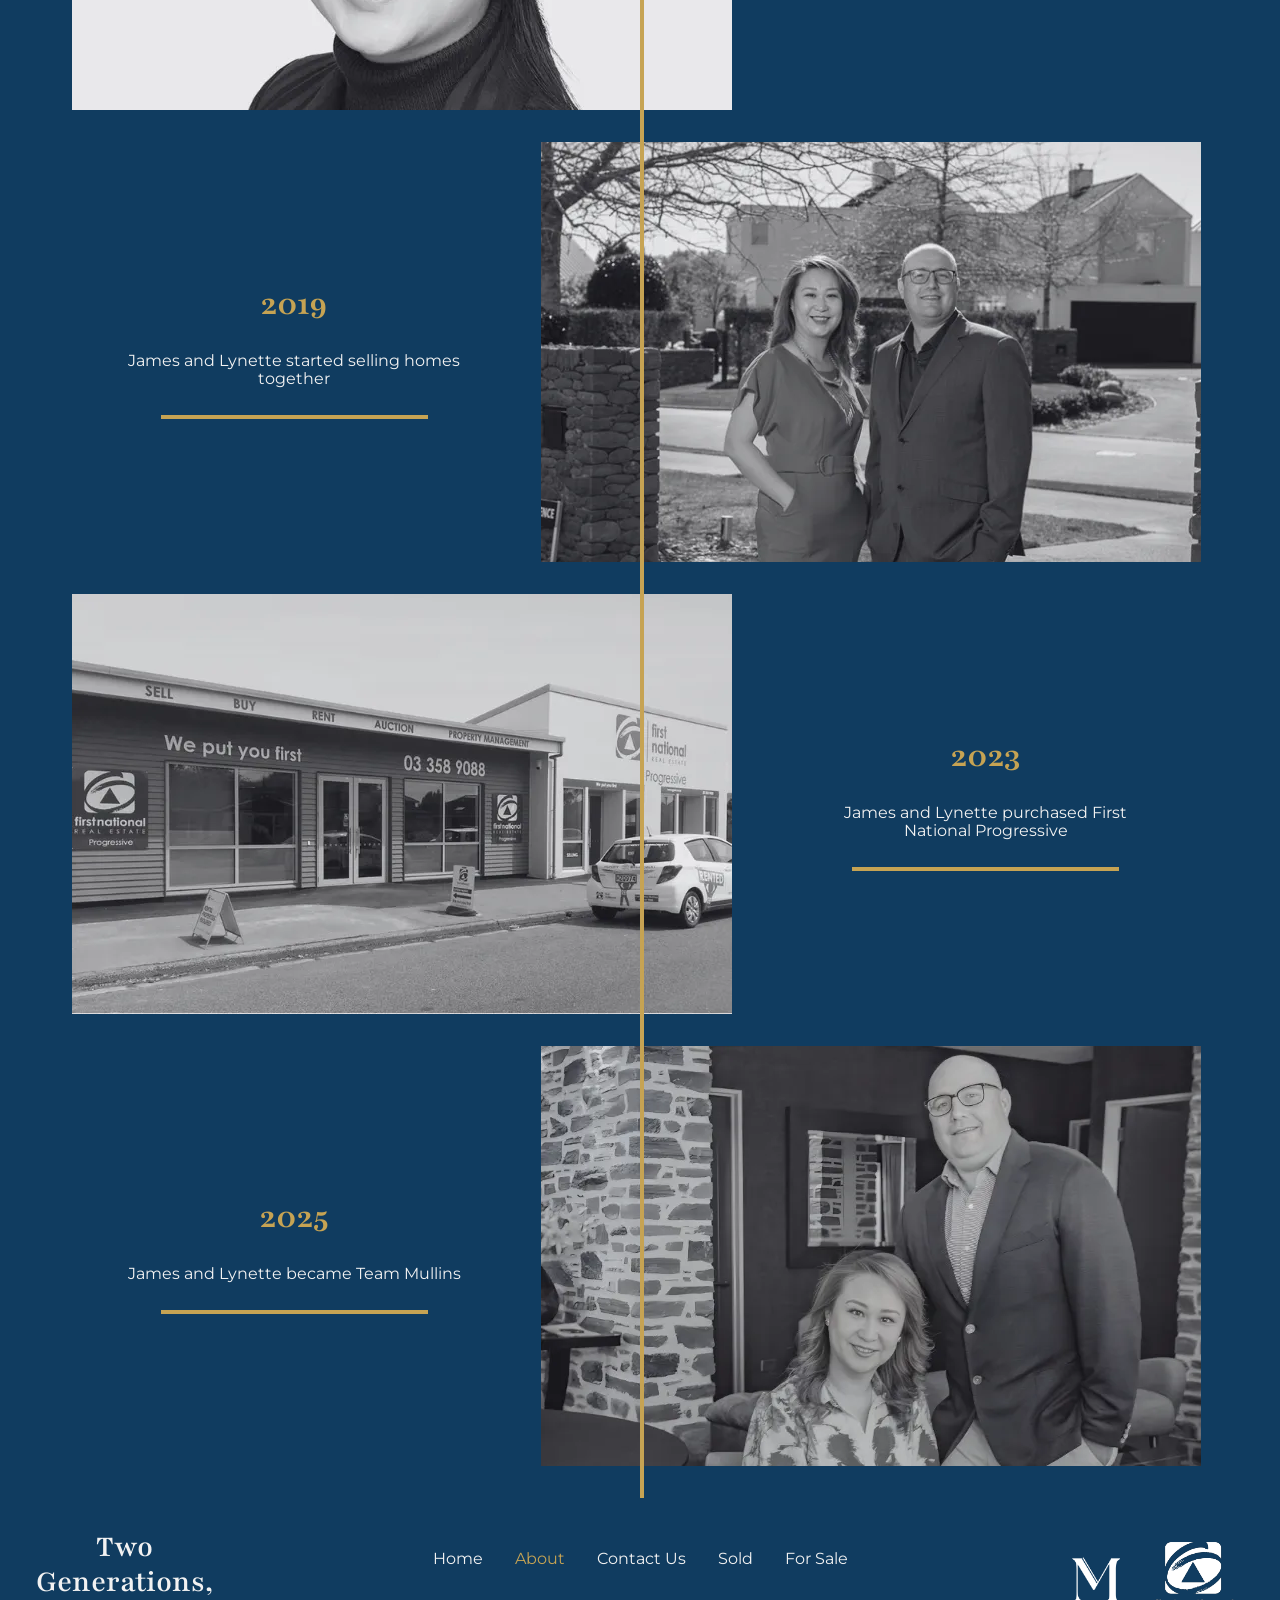
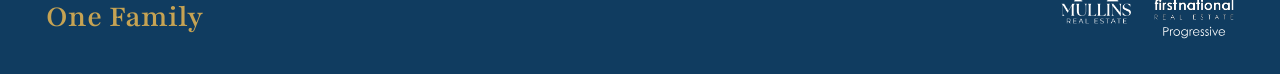
==== commit 78090ad0: "deploy: teammullinsfnp-chch/sourcecode@80aee96c3d9d57a378a288ee7d9772e3a3309792" ====
--- a/about/index.html
+++ b/about/index.html
@@ -33,7 +33,7 @@
     document.addEventListener('DOMContentLoaded', addHandlers);
 })();</script> <nav class="display-none md:flex-row" data-astro-cid-qup72gqn="true"> <a class="nav-link nowrap p-sm color-white font-h5" href="/" data-astro-cid-2dwpsowv> Home </a><a class="nav-link nowrap p-sm color-white font-h5" aria-current="page" href="/about" data-astro-cid-2dwpsowv> About </a><a class="nav-link nowrap p-sm color-white font-h5" href="/contact" data-astro-cid-2dwpsowv> Contact Us </a><a class="nav-link nowrap p-sm color-white font-h5" href="/sold" data-astro-cid-2dwpsowv> Sold </a><a class="nav-link nowrap p-sm color-white font-h5" href="/for-sale" data-astro-cid-2dwpsowv> For Sale </a> </nav> </header> <main data-astro-cid-qup72gqn> <nav id="site-nav" class="flex-col width-full md:display-none card-shadow" data-astro-cid-qup72gqn="true"> <a class="nav-link nowrap p-sm color-primary font-p" href="/" data-astro-cid-2dwpsowv> Home </a><a class="nav-link nowrap p-sm color-primary font-p" aria-current="page" href="/about" data-astro-cid-2dwpsowv> About </a><a class="nav-link nowrap p-sm color-primary font-p" href="/contact" data-astro-cid-2dwpsowv> Contact Us </a><a class="nav-link nowrap p-sm color-primary font-p" href="/sold" data-astro-cid-2dwpsowv> Sold </a><a class="nav-link nowrap p-sm color-primary font-p" href="/for-sale" data-astro-cid-2dwpsowv> For Sale </a> </nav>  <section class="hero" data-astro-cid-kh7btl4r> <h2 class="color-white width-full text-center p-m" data-astro-cid-kh7btl4r>
 Driven by family, <span class="color-accent" data-astro-cid-kh7btl4r>focused on you</span> </h2> <img src="/_astro/our-team-hero.DkO3J7ux_Z1hx9rK.webp" srcset="/_astro/our-team-hero.DkO3J7ux_ZPPPeF.webp 1080w, /_astro/our-team-hero.DkO3J7ux_1VtBzV.webp 1440w, /_astro/our-team-hero.DkO3J7ux_Z2qorL7.webp 1920w" alt="Family image" data-astro-cid-kh7btl4r="true" loading="eager" decoding="sync" fetchpriority="high" sizes="100vw" data-astro-image="full-width" data-astro-image-fit="cover" data-astro-image-pos="center" width="2400" height="860"> </section> <section data-astro-cid-kh7btl4r> <h2 class="section-header" data-astro-cid-kh7btl4r>
-Our <span class="color-accent" data-astro-cid-kh7btl4r>Team</span> </h2> <div class="bg-primary" data-astro-cid-kh7btl4r> <div class="md:flex-row max-content-width" data-astro-cid-kh7btl4r> <article class="p-xl flex-col gap-m" data-astro-cid-nboiwwvl> <img src="/_astro/james.BHqWU1SN_PA0kb.webp" srcset="/_astro/james.BHqWU1SN_PA0kb.webp 540w" alt="James Mullins's profile picture" data-astro-cid-nboiwwvl="true" loading="lazy" decoding="async" sizes="(min-width: 540px) 540px, 100vw" data-astro-image="constrained" data-astro-image-fit="cover" data-astro-image-pos="center" width="540" height="480" class="mx-auto"> <div class="flex-col text-center gap-m align-items-center justify-content-center gap-4 p-s" data-astro-cid-nboiwwvl> <h4 class="color-white" data-astro-cid-nboiwwvl>James Mullins</h4> <h5 class="color-accent" data-astro-cid-nboiwwvl>Business Owner | Managing Director | Sales Agent | Board Member of First National</h5> <p class="color-white" data-astro-cid-nboiwwvl>James Mullins is the Managing Director of First National Progressive, a real estate agency based in Christchurch, New Zealand. With a sharp focus on strategic sales, marketing, and leadership, he has guided the Company to significant regional success and garnered industry recognition for excellence in business development and team performance.</p> <a class="button nowrap" href="/contact" data-astro-cid-nboiwwvl="true"> Contact </a> </div> </article><article class="p-xl flex-col gap-m" data-astro-cid-nboiwwvl> <img src="/_astro/lynette.3qFnRHAW_xsYHY.webp" srcset="/_astro/lynette.3qFnRHAW_xsYHY.webp 540w" alt="Lynette Mullins's profile picture" data-astro-cid-nboiwwvl="true" loading="lazy" decoding="async" sizes="(min-width: 540px) 540px, 100vw" data-astro-image="constrained" data-astro-image-fit="cover" data-astro-image-pos="center" width="540" height="480" class="mx-auto"> <div class="flex-col text-center gap-m align-items-center justify-content-center gap-4 p-s" data-astro-cid-nboiwwvl> <h4 class="color-white" data-astro-cid-nboiwwvl>Lynette Mullins</h4> <h5 class="color-accent" data-astro-cid-nboiwwvl>Business Owner | Managing Director | Sales Agent | Rental Specialist</h5> <p class="color-white" data-astro-cid-nboiwwvl>Lynette Li is a warm, detail-driven real estate professional who truly puts people first. Fluent in Mandarin and English, with a strong grasp of Cantonese, she builds trust quickly and connects with clients in a personal, culturally attuned way. Her bubbly personality and family-first values make every interaction feel genuine, supported, and stress-free.</p> <a class="button nowrap" href="/contact" data-astro-cid-nboiwwvl="true"> Contact </a> </div> </article> </div> </div> </section> <section class="bg-white flex-col align-items-center p-lg" data-astro-cid-kh7btl4r> <h2 class="section-header section-header--invert" data-astro-cid-kh7btl4r>
+Our <span class="color-accent" data-astro-cid-kh7btl4r>Team</span> </h2> <div class="bg-primary" data-astro-cid-kh7btl4r> <div class="md:flex-row max-content-width" data-astro-cid-kh7btl4r> <article class="p-xl flex-col gap-m" data-astro-cid-nboiwwvl> <img src="/_astro/james.BHqWU1SN_PA0kb.webp" srcset="/_astro/james.BHqWU1SN_PA0kb.webp 540w" alt="James Mullins's profile picture" data-astro-cid-nboiwwvl="true" loading="lazy" decoding="async" sizes="(min-width: 540px) 540px, 100vw" data-astro-image="constrained" data-astro-image-fit="cover" data-astro-image-pos="center" width="540" height="480" class="mx-auto"> <div class="flex-col text-center gap-m align-items-center justify-content-center gap-4 p-s" data-astro-cid-nboiwwvl> <h4 class="color-white" data-astro-cid-nboiwwvl>James Mullins</h4> <h5 class="color-accent" data-astro-cid-nboiwwvl>Business Owner | Managing Director | Sales Agent | Board Member of First National</h5> <p class="color-white" data-astro-cid-nboiwwvl>James Mullins is the Managing Director of First National Progressive, a real estate agency based in Christchurch, New Zealand. With a sharp focus on strategic sales, marketing, and leadership, he has guided the Company to significant regional success and garnered industry recognition for excellence in business development and team performance.</p> <a class="button nowrap" href="/contact" data-astro-cid-nboiwwvl="true"> Contact </a> </div> </article><article class="p-xl flex-col gap-m" data-astro-cid-nboiwwvl> <img src="/_astro/lynette.3qFnRHAW_xsYHY.webp" srcset="/_astro/lynette.3qFnRHAW_xsYHY.webp 540w" alt="Lynette Li's profile picture" data-astro-cid-nboiwwvl="true" loading="lazy" decoding="async" sizes="(min-width: 540px) 540px, 100vw" data-astro-image="constrained" data-astro-image-fit="cover" data-astro-image-pos="center" width="540" height="480" class="mx-auto"> <div class="flex-col text-center gap-m align-items-center justify-content-center gap-4 p-s" data-astro-cid-nboiwwvl> <h4 class="color-white" data-astro-cid-nboiwwvl>Lynette Li</h4> <h5 class="color-accent" data-astro-cid-nboiwwvl>Business Owner | Managing Director | Sales Agent | Rental Specialist</h5> <p class="color-white" data-astro-cid-nboiwwvl>Lynette Li is a warm, detail-driven real estate professional who truly puts people first. Fluent in Mandarin and English, with a strong grasp of Cantonese, she builds trust quickly and connects with clients in a personal, culturally attuned way. Her bubbly personality and family-first values make every interaction feel genuine, supported, and stress-free.</p> <a class="button nowrap" href="/contact" data-astro-cid-nboiwwvl="true"> Contact </a> </div> </article> </div> </div> </section> <section class="bg-white flex-col align-items-center p-lg" data-astro-cid-kh7btl4r> <h2 class="section-header section-header--invert" data-astro-cid-kh7btl4r>
 A <span class="color-accent" data-astro-cid-kh7btl4r>shared vision</span> for your next chapter
 </h2> <a class="button nowrap" href="/contact" data-astro-cid-kh7btl4r="true"> Book an Appraisal </a> </section> <section class="bg-primary py-s" data-astro-cid-kh7btl4r> <h2 class="section-header" data-astro-cid-kh7btl4r>
 Our History <br data-astro-cid-kh7btl4r> <span class="font-accent color-accent" data-astro-cid-kh7btl4r>The Mullins Story</span> </h2> <div class="max-content-width" style="position: relative;" data-astro-cid-kh7btl4r> <div class="glide mx-auto px-3xl md:display-none p-lg" id="history-slider" data-astro-cid-kh7btl4r="true"> <div class="glide__bullets" data-glide-el="controls[nav]" data-astro-cid-xx4n5nse> <button class="glide__bullet" data-glide-dir="=0" aria-label="Go to slide 1" data-astro-cid-xx4n5nse></button><button class="glide__bullet" data-glide-dir="=1" aria-label="Go to slide 2" data-astro-cid-xx4n5nse></button><button class="glide__bullet" data-glide-dir="=2" aria-label="Go to slide 3" data-astro-cid-xx4n5nse></button><button class="glide__bullet" data-glide-dir="=3" aria-label="Go to slide 4" data-astro-cid-xx4n5nse></button><button class="glide__bullet" data-glide-dir="=4" aria-label="Go to slide 5" data-astro-cid-xx4n5nse></button><button class="glide__bullet" data-glide-dir="=5" aria-label="Go to slide 6" data-astro-cid-xx4n5nse></button> </div> <div class="prev" data-glide-el="controls" data-astro-cid-xx4n5nse> <button aria-label="Previous" data-glide-dir="<" data-astro-cid-xx4n5nse> <svg viewBox="0 0 284.929 284.929" width="32" height="32" style="transform: rotate(90deg)" data-astro-cid-xx4n5nse="true" class="chevronDown">
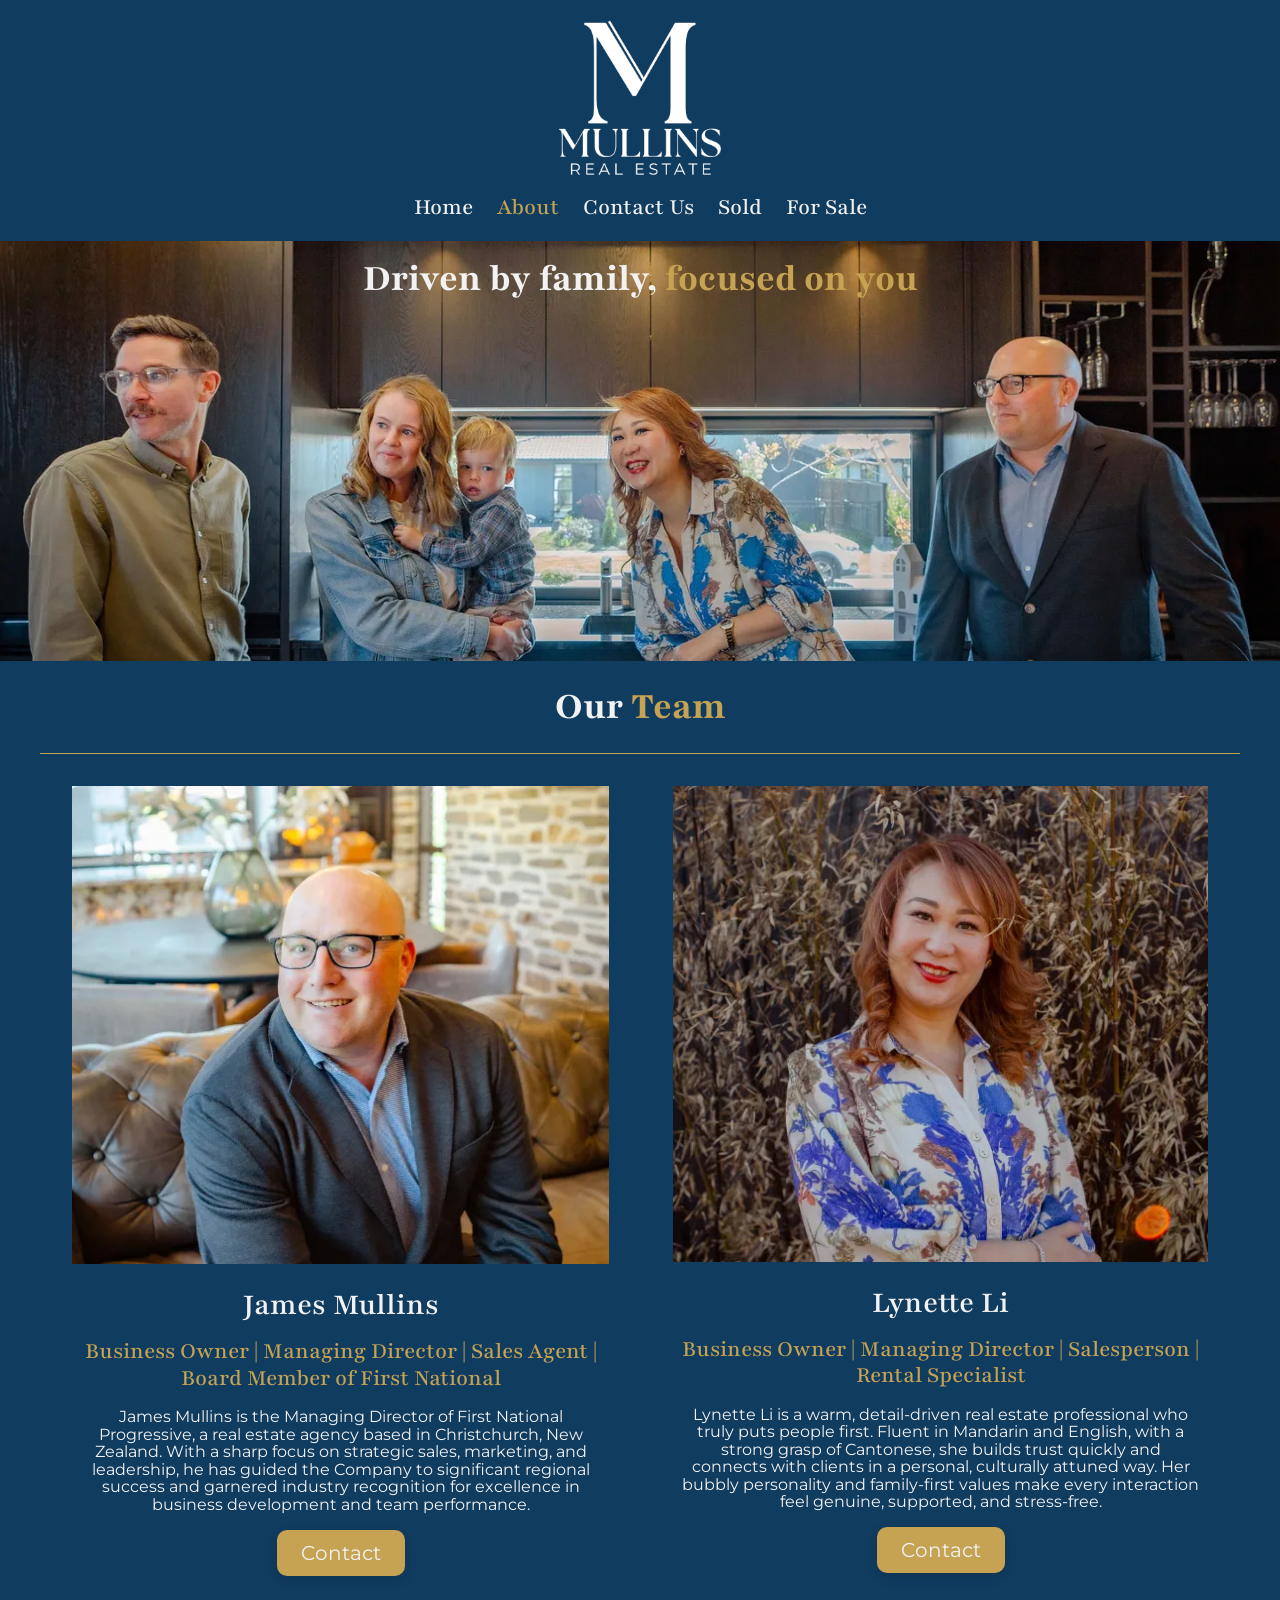
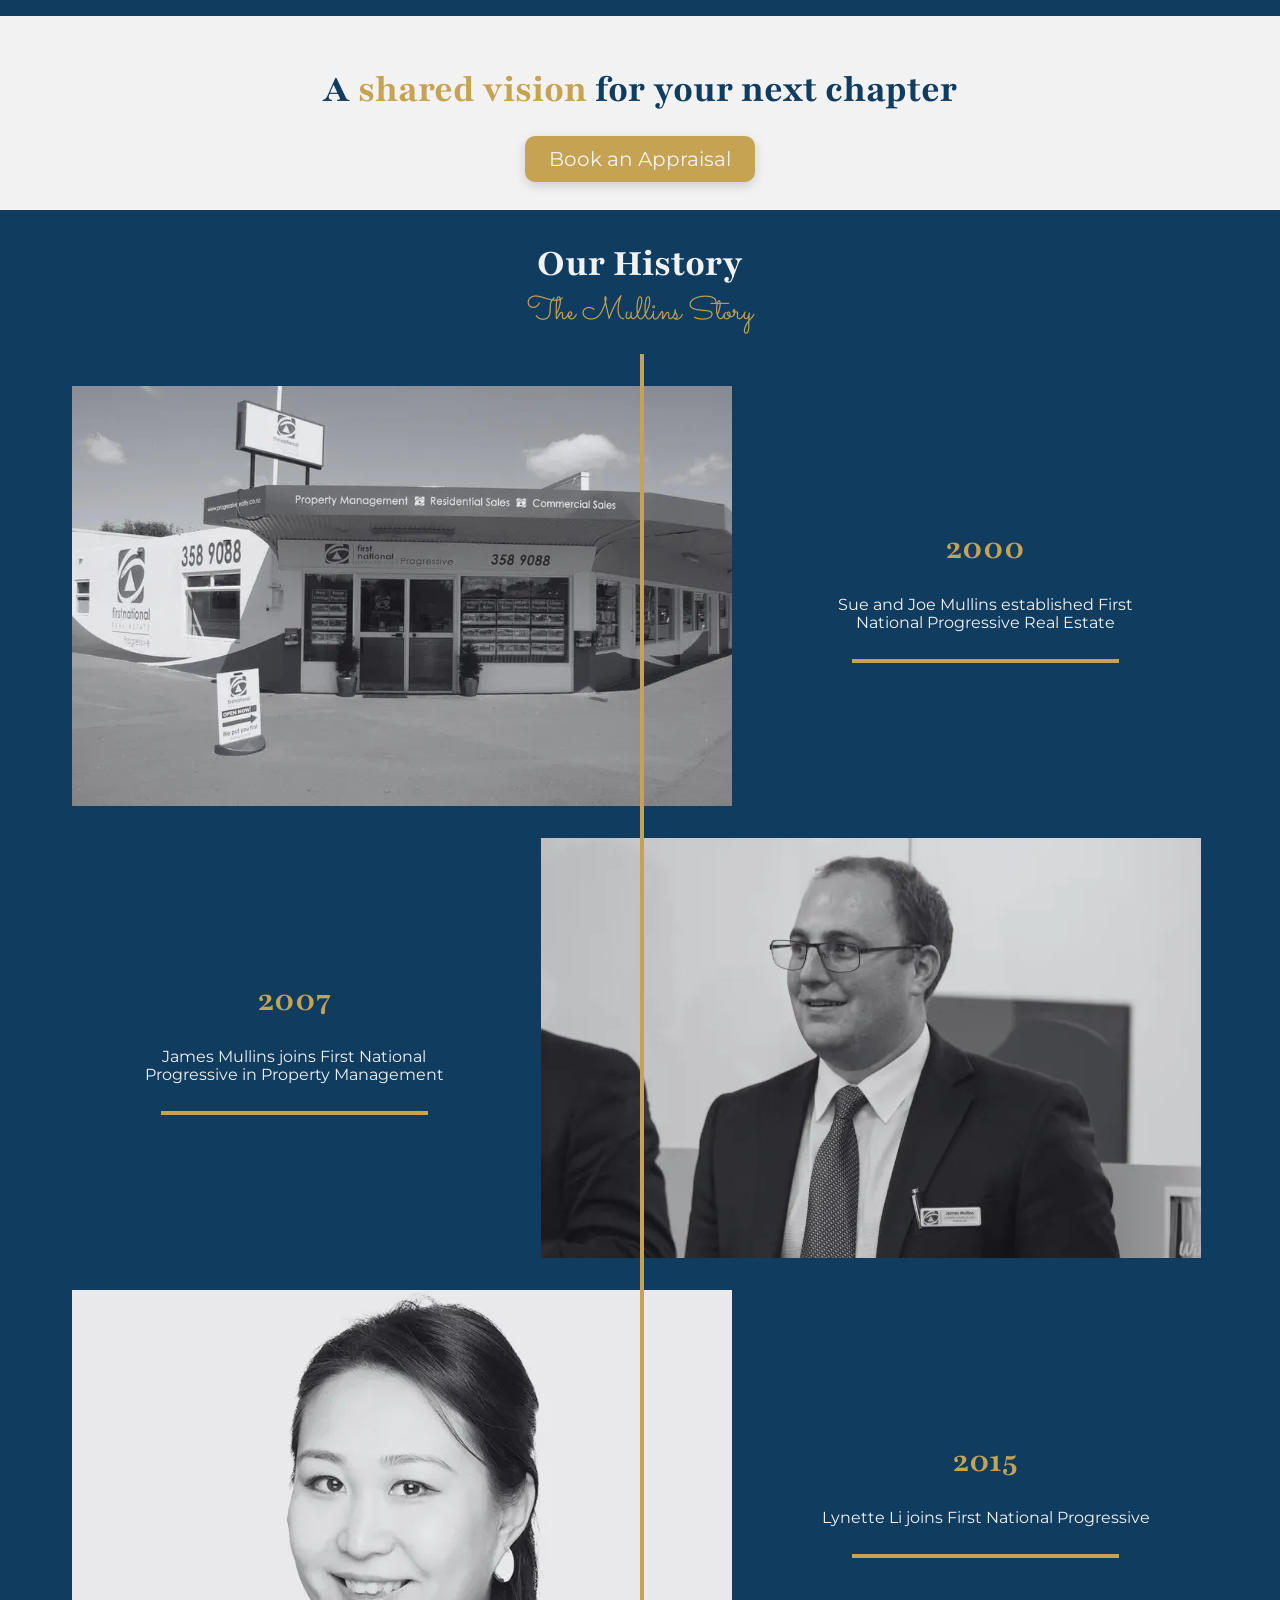
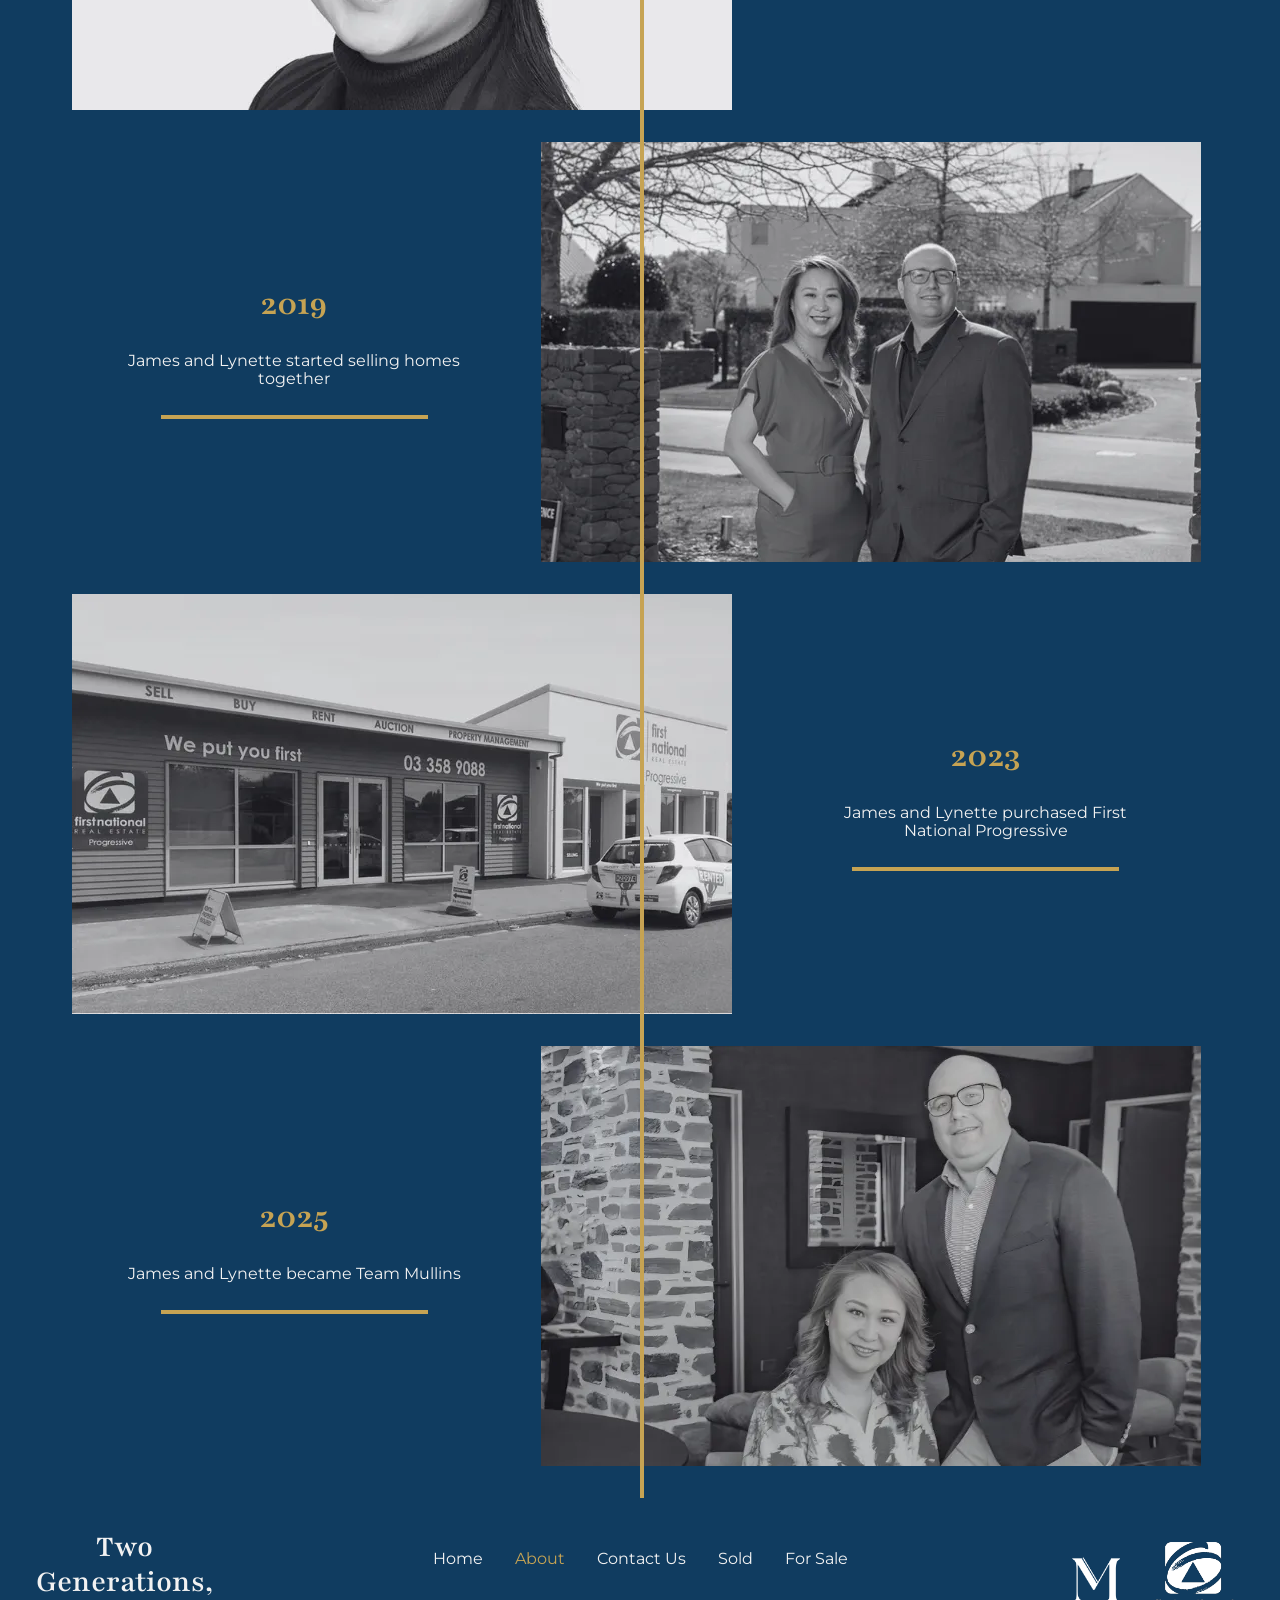
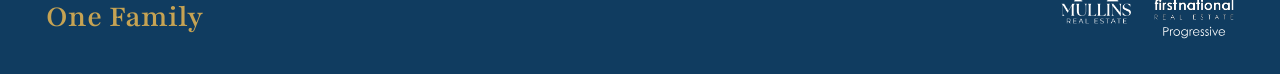
==== commit 42bbf8e4: "deploy: teammullinsfnp-chch/sourcecode@e2700683b19758a4b1de47750fa6e45155efef18" ====
--- a/about/index.html
+++ b/about/index.html
@@ -1,8 +1,12 @@
-<!DOCTYPE html><html lang="en" data-astro-cid-qup72gqn> <head><title>About Us | Team Mullins</title><meta name="description" content="Meet the Team Mullins family — two generations of dedicated First National real estate professionals driven by local knowledge, integrity, and a passion for results."><meta name="viewport" content="width=device-width, initial-scale=1.0"><meta name="robots" content="noindex, nofollow"><script type="module">document.addEventListener("DOMContentLoaded",()=>{document.querySelectorAll("img").forEach(e=>{if(e.width<40||e.getAttribute("aria-hidden")==="true")return;const t=document.createElement("div");t.className="img-wrapper",t.style.cssText=e.style.cssText,e.parentNode.insertBefore(t,e),t.appendChild(e);const d=()=>{e.classList.add("loaded"),t.classList.add("loaded")};e.complete?d():(e.onload=d,e.onerror=d)})});</script><link rel="stylesheet" href="/_astro/DefaultLayout.DE0EfGJR.css">
+<!DOCTYPE html><html lang="en" data-astro-cid-qup72gqn> <head><meta charset="utf-8"><!-- Google Tag Manager --><script>(function(w,d,s,l,i){w[l]=w[l]||[];w[l].push({'gtm.start':
+            new Date().getTime(),event:'gtm.js'});var f=d.getElementsByTagName(s)[0],
+        j=d.createElement(s),dl=l!='dataLayer'?'&l='+l:'';j.async=true;j.src=
+        'https://www.googletagmanager.com/gtm.js?id='+i+dl;f.parentNode.insertBefore(j,f);
+    })(window,document,'script','dataLayer','GTM-K4H56JZX');</script><!-- End Google Tag Manager --><title>About Us | Team Mullins</title><meta name="description" content="Meet the Team Mullins family — two generations of dedicated First National real estate professionals driven by local knowledge, integrity, and a passion for results."><meta name="viewport" content="width=device-width, initial-scale=1.0"><meta name="robots" content="noindex, nofollow"><script type="module">document.addEventListener("DOMContentLoaded",()=>{document.querySelectorAll("img").forEach(e=>{if(e.width<40||e.getAttribute("aria-hidden")==="true")return;const t=document.createElement("div");t.className="img-wrapper",t.style.cssText=e.style.cssText,e.parentNode.insertBefore(t,e),t.appendChild(e);const d=()=>{e.classList.add("loaded"),t.classList.add("loaded")};e.complete?d():(e.onload=d,e.onerror=d)})});</script><link rel="stylesheet" href="/_astro/DefaultLayout.DE0EfGJR.css">
 <style>article[data-astro-cid-nboiwwvl]{border-top:solid 1px var(--color-accent)}.hero[data-astro-cid-kh7btl4r]{position:relative}.hero[data-astro-cid-kh7btl4r] img[data-astro-cid-kh7btl4r]{object-fit:cover;height:420px}.hero[data-astro-cid-kh7btl4r] h2[data-astro-cid-kh7btl4r]{position:absolute;z-index:1}.history-card[data-astro-cid-kh7btl4r]:nth-of-type(2n){flex-direction:row-reverse}
 .glide{position:relative;width:100%;box-sizing:border-box}.glide *{box-sizing:inherit}.glide__track{overflow:hidden}.glide__slides{position:relative;width:100%;list-style:none;backface-visibility:hidden;transform-style:preserve-3d;touch-action:pan-Y;overflow:hidden;margin:0;padding:0;white-space:nowrap;display:flex;flex-wrap:nowrap;will-change:transform}.glide__slides--dragging{user-select:none}.glide__slide{width:100%;height:100%;flex-shrink:0;white-space:normal;user-select:none;-webkit-touch-callout:none;-webkit-tap-highlight-color:transparent}.glide__slide a{user-select:none;-webkit-user-drag:none;-moz-user-select:none;-ms-user-select:none}.glide__arrows,.glide__bullets{-webkit-touch-callout:none;user-select:none}.glide--rtl{direction:rtl}.glide__arrow{position:absolute;display:block;top:50%;z-index:2;color:#fff;text-transform:uppercase;padding:9px 12px;background-color:transparent;border:2px solid rgba(255,255,255,.5);border-radius:4px;box-shadow:0 .25em .5em #0000001a;text-shadow:0 .25em .5em rgba(0,0,0,.1);opacity:1;cursor:pointer;transition:opacity .15s ease,border .3s ease-in-out;transform:translateY(-50%);line-height:1}.glide__arrow:focus{outline:none}.glide__arrow:hover{border-color:#fff}.glide__arrow--left{left:2em}.glide__arrow--right{right:2em}.glide__arrow--disabled{opacity:.33}.glide__bullets{position:absolute;z-index:2;bottom:2em;left:50%;display:inline-flex;list-style:none;transform:translate(-50%)}.glide__bullet{background-color:#ffffff80;width:9px;height:9px;padding:0;border-radius:50%;border:2px solid transparent;transition:all .3s ease-in-out;cursor:pointer;line-height:0;box-shadow:0 .25em .5em #0000001a;margin:0 .25em}.glide__bullet:focus{outline:none}.glide__bullet:hover,.glide__bullet:focus{border:2px solid #fff;background-color:#ffffff80}.glide__bullet--active{background-color:#fff}.glide--swipeable{cursor:grab;cursor:-moz-grab;cursor:-webkit-grab}.glide--dragging{cursor:grabbing;cursor:-moz-grabbing;cursor:-webkit-grabbing}.glide{--gap-1: var(--gap-xs);--gap-2: var(--gap-s);--gap-6: var(--gap-xl)}.glide .glide__slides{align-items:stretch}.glide .glide__slides .glide__slide{height:unset;white-space:normal}@media(max-width:400px){.glide{margin:var(--gap-2) auto;padding:var(--gap-6) var(--gap-1)}.glide .prev,.glide .next{display:none}}[data-astro-cid-xx4n5nse][data-glide-el=controls]{--button--position-offset: 0;position:absolute;top:40%;z-index:2}[data-astro-cid-xx4n5nse][data-glide-el=controls]>button[data-astro-cid-xx4n5nse]{background:transparent;border:none;cursor:pointer}[data-astro-cid-xx4n5nse][data-glide-el=controls].prev{left:var(--button--position-offset)}[data-astro-cid-xx4n5nse][data-glide-el=controls].next{right:var(--button--position-offset)}.glide__bullets[data-astro-cid-xx4n5nse]{display:var(--glide-bullets-display, inline-flex);bottom:10px}.glide__bullets[data-astro-cid-xx4n5nse] .glide__bullet[data-astro-cid-xx4n5nse]{background:var(--color-bullet-background, var(--color-grey))}.glide__bullets[data-astro-cid-xx4n5nse] .glide__bullet[data-astro-cid-xx4n5nse]:hover,.glide__bullets[data-astro-cid-xx4n5nse] .glide__bullet[data-astro-cid-xx4n5nse]:focus{border-color:var(--color-primary)}.glide__bullets[data-astro-cid-xx4n5nse] .glide__bullet--active[data-astro-cid-xx4n5nse]{background:var(--color-primary)}@media(min-width:768px){.glide__bullets[data-astro-cid-xx4n5nse]{--glide-bullets-display: none}}
 :where([data-astro-image]){height:auto}:where([data-astro-image=full-width]){width:100%}:where([data-astro-image=constrained]){max-width:100%}[data-astro-image-fit=fill]{object-fit:fill}[data-astro-image-fit=contain]{object-fit:contain}[data-astro-image-fit=cover]{object-fit:cover}[data-astro-image-fit=scale-down]{object-fit:scale-down}
-</style></head> <header class="bg-primary flex-row md:flex-col justify-content-space-between align-items-center color-white p-s width-full" data-astro-cid-qup72gqn> <svg width="75" height="75" viewBox="0 0 250 250" fill="none" data-astro-cid-qup72gqn="true" class="mullinsLogo">
+</style></head> <!-- Google Tag Manager (noscript) --> <noscript><iframe src="https://www.googletagmanager.com/ns.html?id=GTM-K4H56JZX" height="0" width="0" style="display:none;visibility:hidden" data-astro-cid-qup72gqn></iframe></noscript> <!-- End Google Tag Manager (noscript) --> <header class="bg-primary flex-row md:flex-col justify-content-space-between align-items-center color-white p-s width-full" data-astro-cid-qup72gqn> <svg width="75" height="75" viewBox="0 0 250 250" fill="none" data-astro-cid-qup72gqn="true" class="mullinsLogo">
 <rect width="250" height="250" fill="url(#pattern0_6046_47)" />
 <defs>
 <pattern id="pattern0_6046_47" patternContentUnits="objectBoundingBox" width="1" height="1">
@@ -33,7 +37,7 @@
     document.addEventListener('DOMContentLoaded', addHandlers);
 })();</script> <nav class="display-none md:flex-row" data-astro-cid-qup72gqn="true"> <a class="nav-link nowrap p-sm color-white font-h5" href="/" data-astro-cid-2dwpsowv> Home </a><a class="nav-link nowrap p-sm color-white font-h5" aria-current="page" href="/about" data-astro-cid-2dwpsowv> About </a><a class="nav-link nowrap p-sm color-white font-h5" href="/contact" data-astro-cid-2dwpsowv> Contact Us </a><a class="nav-link nowrap p-sm color-white font-h5" href="/sold" data-astro-cid-2dwpsowv> Sold </a><a class="nav-link nowrap p-sm color-white font-h5" href="/for-sale" data-astro-cid-2dwpsowv> For Sale </a> </nav> </header> <main data-astro-cid-qup72gqn> <nav id="site-nav" class="flex-col width-full md:display-none card-shadow" data-astro-cid-qup72gqn="true"> <a class="nav-link nowrap p-sm color-primary font-p" href="/" data-astro-cid-2dwpsowv> Home </a><a class="nav-link nowrap p-sm color-primary font-p" aria-current="page" href="/about" data-astro-cid-2dwpsowv> About </a><a class="nav-link nowrap p-sm color-primary font-p" href="/contact" data-astro-cid-2dwpsowv> Contact Us </a><a class="nav-link nowrap p-sm color-primary font-p" href="/sold" data-astro-cid-2dwpsowv> Sold </a><a class="nav-link nowrap p-sm color-primary font-p" href="/for-sale" data-astro-cid-2dwpsowv> For Sale </a> </nav>  <section class="hero" data-astro-cid-kh7btl4r> <h2 class="color-white width-full text-center p-m" data-astro-cid-kh7btl4r>
 Driven by family, <span class="color-accent" data-astro-cid-kh7btl4r>focused on you</span> </h2> <img src="/_astro/our-team-hero.DkO3J7ux_Z1hx9rK.webp" srcset="/_astro/our-team-hero.DkO3J7ux_ZPPPeF.webp 1080w, /_astro/our-team-hero.DkO3J7ux_1VtBzV.webp 1440w, /_astro/our-team-hero.DkO3J7ux_Z2qorL7.webp 1920w" alt="Family image" data-astro-cid-kh7btl4r="true" loading="eager" decoding="sync" fetchpriority="high" sizes="100vw" data-astro-image="full-width" data-astro-image-fit="cover" data-astro-image-pos="center" width="2400" height="860"> </section> <section data-astro-cid-kh7btl4r> <h2 class="section-header" data-astro-cid-kh7btl4r>
-Our <span class="color-accent" data-astro-cid-kh7btl4r>Team</span> </h2> <div class="bg-primary" data-astro-cid-kh7btl4r> <div class="md:flex-row max-content-width" data-astro-cid-kh7btl4r> <article class="p-xl flex-col gap-m" data-astro-cid-nboiwwvl> <img src="/_astro/james.BHqWU1SN_PA0kb.webp" srcset="/_astro/james.BHqWU1SN_PA0kb.webp 540w" alt="James Mullins's profile picture" data-astro-cid-nboiwwvl="true" loading="lazy" decoding="async" sizes="(min-width: 540px) 540px, 100vw" data-astro-image="constrained" data-astro-image-fit="cover" data-astro-image-pos="center" width="540" height="480" class="mx-auto"> <div class="flex-col text-center gap-m align-items-center justify-content-center gap-4 p-s" data-astro-cid-nboiwwvl> <h4 class="color-white" data-astro-cid-nboiwwvl>James Mullins</h4> <h5 class="color-accent" data-astro-cid-nboiwwvl>Business Owner | Managing Director | Sales Agent | Board Member of First National</h5> <p class="color-white" data-astro-cid-nboiwwvl>James Mullins is the Managing Director of First National Progressive, a real estate agency based in Christchurch, New Zealand. With a sharp focus on strategic sales, marketing, and leadership, he has guided the Company to significant regional success and garnered industry recognition for excellence in business development and team performance.</p> <a class="button nowrap" href="/contact" data-astro-cid-nboiwwvl="true"> Contact </a> </div> </article><article class="p-xl flex-col gap-m" data-astro-cid-nboiwwvl> <img src="/_astro/lynette.3qFnRHAW_xsYHY.webp" srcset="/_astro/lynette.3qFnRHAW_xsYHY.webp 540w" alt="Lynette Li's profile picture" data-astro-cid-nboiwwvl="true" loading="lazy" decoding="async" sizes="(min-width: 540px) 540px, 100vw" data-astro-image="constrained" data-astro-image-fit="cover" data-astro-image-pos="center" width="540" height="480" class="mx-auto"> <div class="flex-col text-center gap-m align-items-center justify-content-center gap-4 p-s" data-astro-cid-nboiwwvl> <h4 class="color-white" data-astro-cid-nboiwwvl>Lynette Li</h4> <h5 class="color-accent" data-astro-cid-nboiwwvl>Business Owner | Managing Director | Sales Agent | Rental Specialist</h5> <p class="color-white" data-astro-cid-nboiwwvl>Lynette Li is a warm, detail-driven real estate professional who truly puts people first. Fluent in Mandarin and English, with a strong grasp of Cantonese, she builds trust quickly and connects with clients in a personal, culturally attuned way. Her bubbly personality and family-first values make every interaction feel genuine, supported, and stress-free.</p> <a class="button nowrap" href="/contact" data-astro-cid-nboiwwvl="true"> Contact </a> </div> </article> </div> </div> </section> <section class="bg-white flex-col align-items-center p-lg" data-astro-cid-kh7btl4r> <h2 class="section-header section-header--invert" data-astro-cid-kh7btl4r>
+Our <span class="color-accent" data-astro-cid-kh7btl4r>Team</span> </h2> <div class="bg-primary" data-astro-cid-kh7btl4r> <div class="md:flex-row max-content-width" data-astro-cid-kh7btl4r> <article class="p-xl flex-col gap-m" data-astro-cid-nboiwwvl> <img src="/_astro/james.BHqWU1SN_PA0kb.webp" srcset="/_astro/james.BHqWU1SN_PA0kb.webp 540w" alt="James Mullins's profile picture" data-astro-cid-nboiwwvl="true" loading="lazy" decoding="async" sizes="(min-width: 540px) 540px, 100vw" data-astro-image="constrained" data-astro-image-fit="cover" data-astro-image-pos="center" width="540" height="480" class="mx-auto"> <div class="flex-col text-center gap-m align-items-center justify-content-center gap-4 p-s" data-astro-cid-nboiwwvl> <h4 class="color-white" data-astro-cid-nboiwwvl>James Mullins</h4> <h5 class="color-accent" data-astro-cid-nboiwwvl>Business Owner | Managing Director | Sales Agent | Board Member of First National</h5> <p class="color-white" data-astro-cid-nboiwwvl>James Mullins is the Managing Director of First National Progressive, a real estate agency based in Christchurch, New Zealand. With a sharp focus on strategic sales, marketing, and leadership, he has guided the Company to significant regional success and garnered industry recognition for excellence in business development and team performance.</p> <a class="button nowrap" href="/contact" data-astro-cid-nboiwwvl="true"> Contact </a> </div> </article><article class="p-xl flex-col gap-m" data-astro-cid-nboiwwvl> <img src="/_astro/lynette.3qFnRHAW_xsYHY.webp" srcset="/_astro/lynette.3qFnRHAW_xsYHY.webp 540w" alt="Lynette Li's profile picture" data-astro-cid-nboiwwvl="true" loading="lazy" decoding="async" sizes="(min-width: 540px) 540px, 100vw" data-astro-image="constrained" data-astro-image-fit="cover" data-astro-image-pos="center" width="540" height="480" class="mx-auto"> <div class="flex-col text-center gap-m align-items-center justify-content-center gap-4 p-s" data-astro-cid-nboiwwvl> <h4 class="color-white" data-astro-cid-nboiwwvl>Lynette Li</h4> <h5 class="color-accent" data-astro-cid-nboiwwvl>Business Owner | Managing Director | Salesperson | Rental Specialist</h5> <p class="color-white" data-astro-cid-nboiwwvl>Lynette Li is a warm, detail-driven real estate professional who truly puts people first. Fluent in Mandarin and English, with a strong grasp of Cantonese, she builds trust quickly and connects with clients in a personal, culturally attuned way. Her bubbly personality and family-first values make every interaction feel genuine, supported, and stress-free.</p> <a class="button nowrap" href="/contact" data-astro-cid-nboiwwvl="true"> Contact </a> </div> </article> </div> </div> </section> <section class="bg-white flex-col align-items-center p-lg" data-astro-cid-kh7btl4r> <h2 class="section-header section-header--invert" data-astro-cid-kh7btl4r>
 A <span class="color-accent" data-astro-cid-kh7btl4r>shared vision</span> for your next chapter
 </h2> <a class="button nowrap" href="/contact" data-astro-cid-kh7btl4r="true"> Book an Appraisal </a> </section> <section class="bg-primary py-s" data-astro-cid-kh7btl4r> <h2 class="section-header" data-astro-cid-kh7btl4r>
 Our History <br data-astro-cid-kh7btl4r> <span class="font-accent color-accent" data-astro-cid-kh7btl4r>The Mullins Story</span> </h2> <div class="max-content-width" style="position: relative;" data-astro-cid-kh7btl4r> <div class="glide mx-auto px-3xl md:display-none p-lg" id="history-slider" data-astro-cid-kh7btl4r="true"> <div class="glide__bullets" data-glide-el="controls[nav]" data-astro-cid-xx4n5nse> <button class="glide__bullet" data-glide-dir="=0" aria-label="Go to slide 1" data-astro-cid-xx4n5nse></button><button class="glide__bullet" data-glide-dir="=1" aria-label="Go to slide 2" data-astro-cid-xx4n5nse></button><button class="glide__bullet" data-glide-dir="=2" aria-label="Go to slide 3" data-astro-cid-xx4n5nse></button><button class="glide__bullet" data-glide-dir="=3" aria-label="Go to slide 4" data-astro-cid-xx4n5nse></button><button class="glide__bullet" data-glide-dir="=4" aria-label="Go to slide 5" data-astro-cid-xx4n5nse></button><button class="glide__bullet" data-glide-dir="=5" aria-label="Go to slide 6" data-astro-cid-xx4n5nse></button> </div> <div class="prev" data-glide-el="controls" data-astro-cid-xx4n5nse> <button aria-label="Previous" data-glide-dir="<" data-astro-cid-xx4n5nse> <svg viewBox="0 0 284.929 284.929" width="32" height="32" style="transform: rotate(90deg)" data-astro-cid-xx4n5nse="true" class="chevronDown">
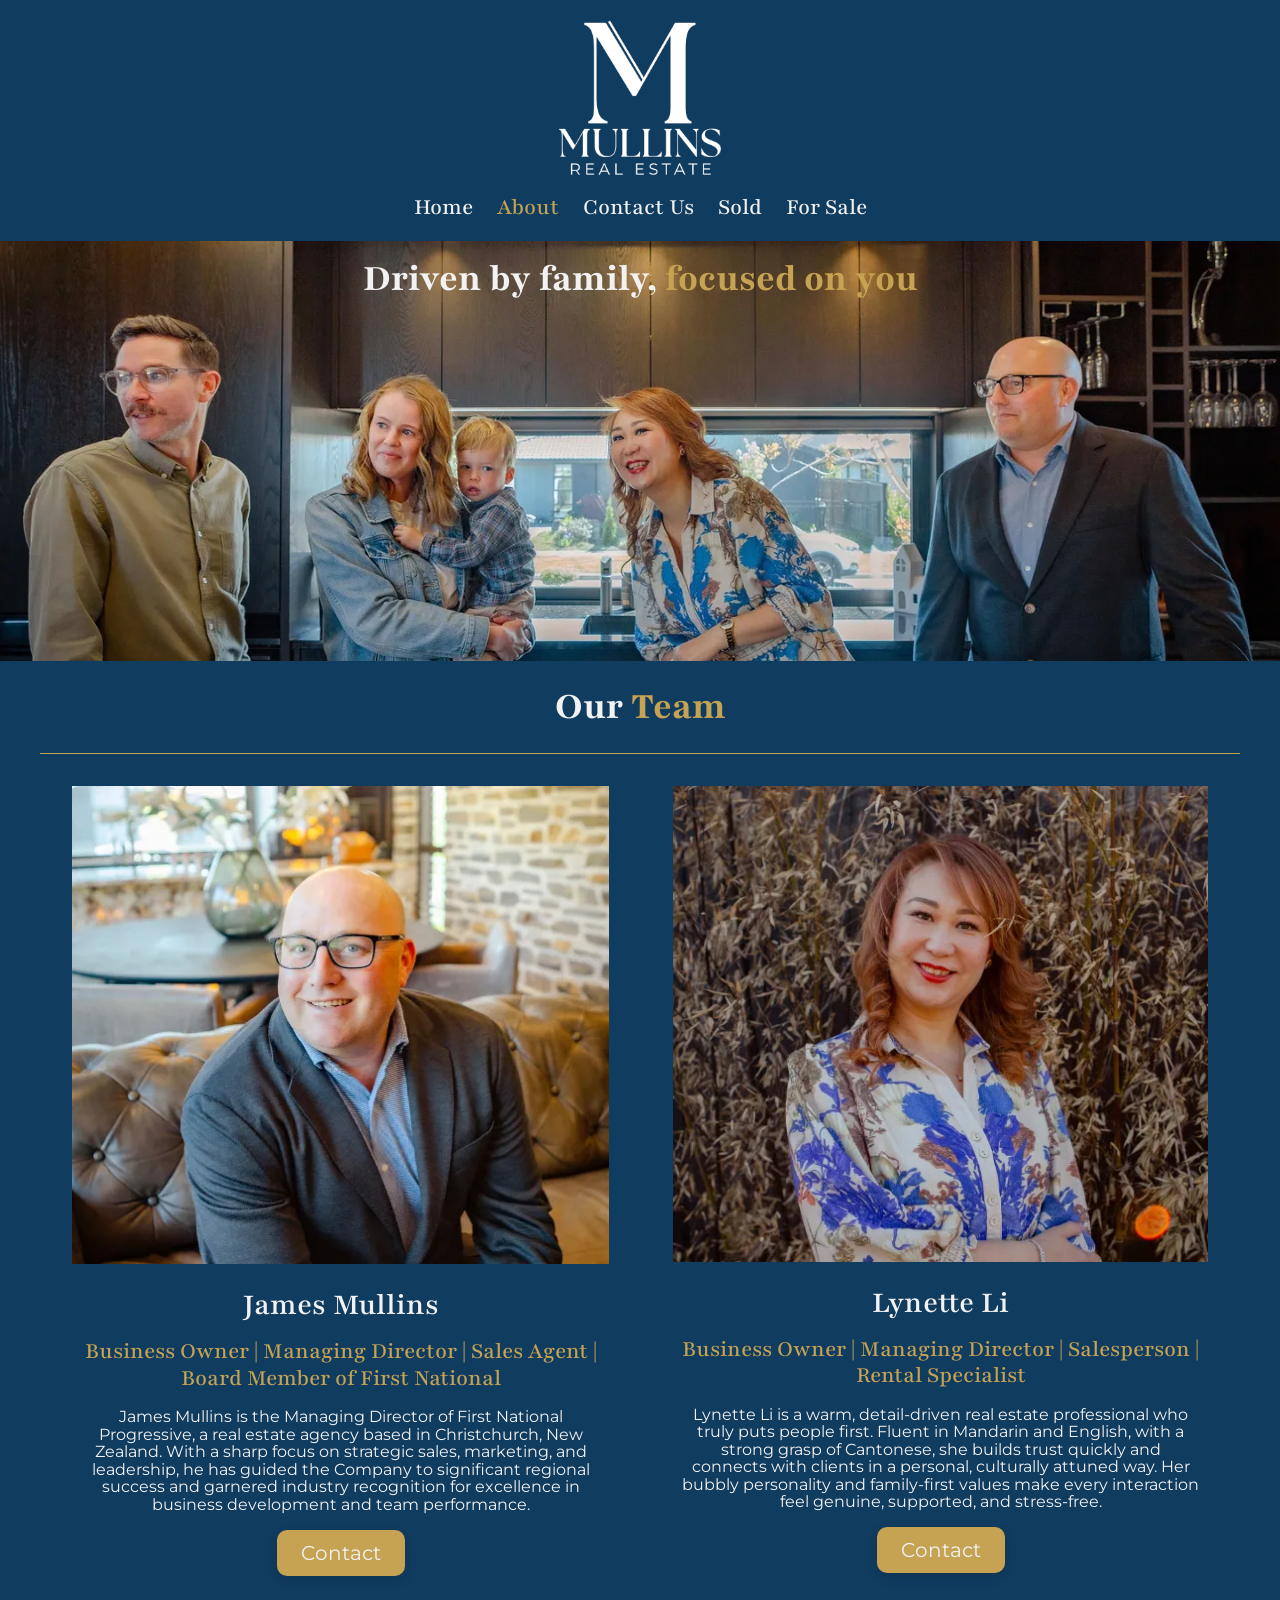
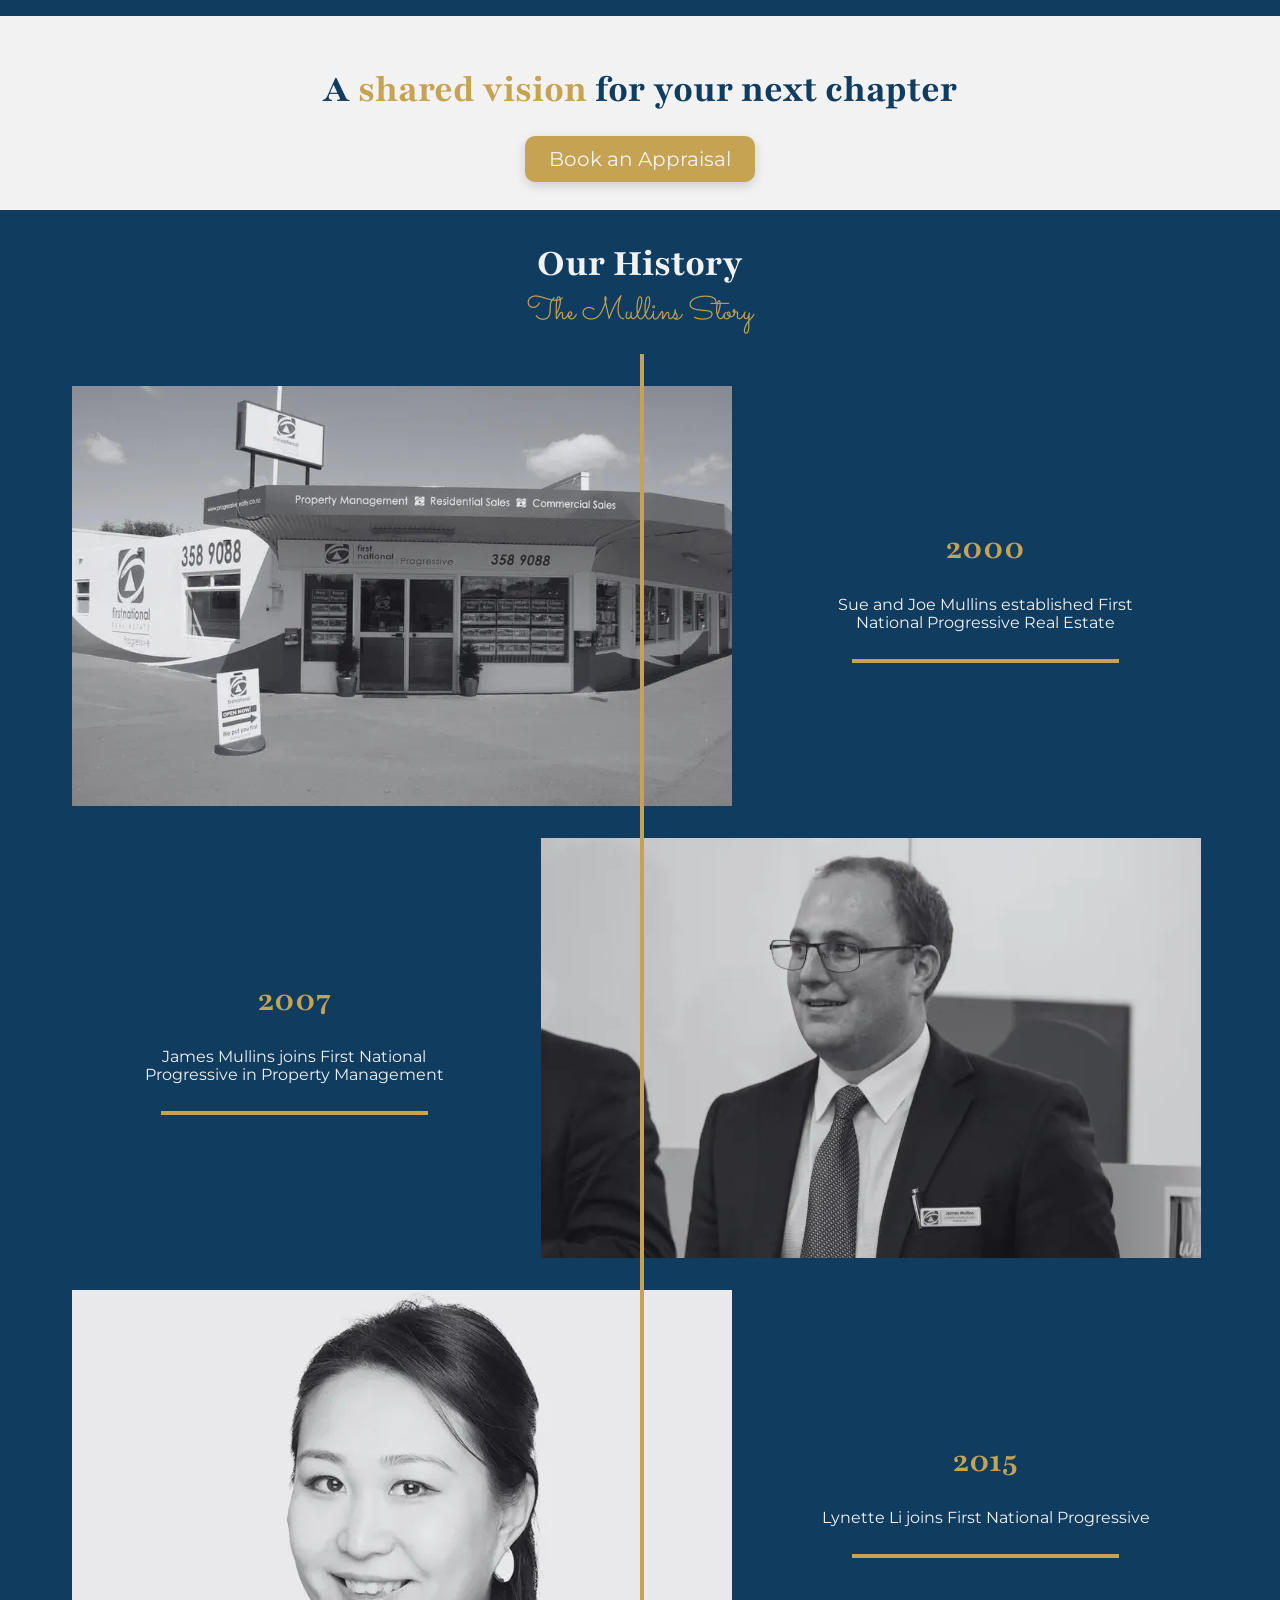
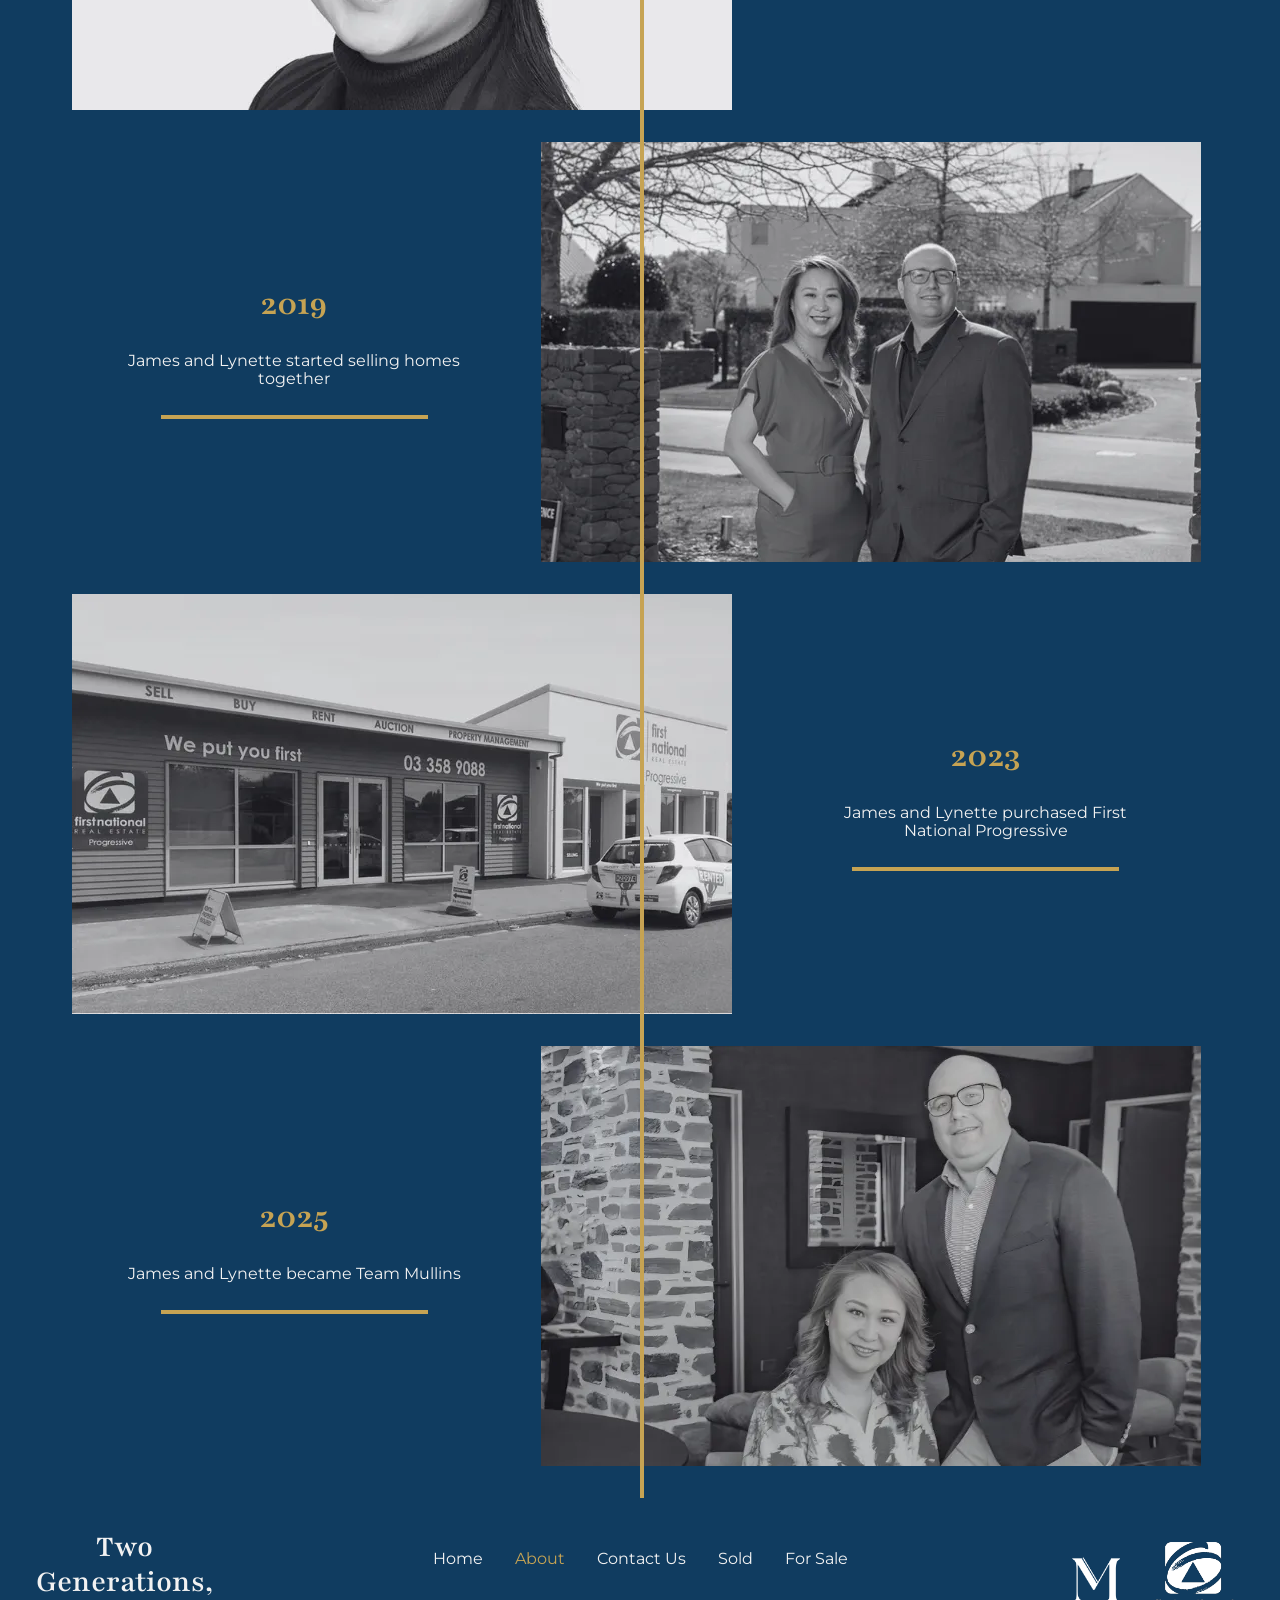
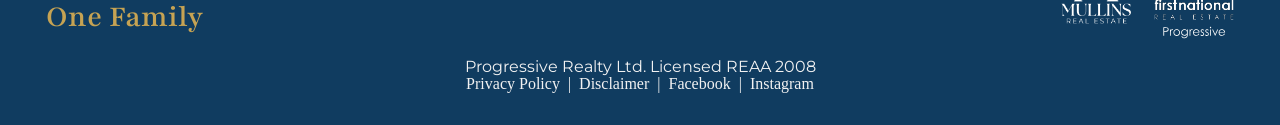
==== commit 3ae8329d: "deploy: teammullinsfnp-chch/sourcecode@2a245f4f0753e4c7055f18117f2e4f51dd58fa01" ====
--- a/about/index.html
+++ b/about/index.html
@@ -53,4 +53,14 @@
 </pattern>
 <image id="image0_6046_47" width="500" height="500" preserveAspectRatio="none" xlink:href="[data-uri]" />
 </defs>
-</svg> <svg width="120" zoomAndPan="magnify" viewBox="0 0 1500 1499.999933" height="120" preserveAspectRatio="xMidYMid meet" data-astro-cid-qup72gqn="true" class="firstNationalLogo"><defs><filter x="0%" y="0%" width="100%" height="100%" id="eb3c84379f"><feColorMatrix values="0 0 0 0 1 0 0 0 0 1 0 0 0 0 1 0 0 0 1 0" color-interpolation-filters="sRGB" /></filter><filter x="0%" y="0%" width="100%" height="100%" id="81d01bbbce"><feColorMatrix values="0 0 0 0 1 0 0 0 0 1 0 0 0 0 1 0.2126 0.7152 0.0722 0 0" color-interpolation-filters="sRGB" /></filter><g /><clipPath id="ca3a710a9c"><path d="M 257 150 L 1243.535156 150 L 1243.535156 1120.5 L 257 1120.5 Z M 257 150 " clip-rule="nonzero" /></clipPath><mask id="58da0b88c6"><g filter="url(#eb3c84379f)"><g filter="url(#81d01bbbce)" transform="matrix(0.931132, 0, 0, 0.931382, 256.536486, 149.999919)"><image x="0" y="0" width="1060" xlink:href="[data-uri]" height="1042" preserveAspectRatio="xMidYMid meet" /></g></g></mask></defs><g clip-path="url(#ca3a710a9c)"><g mask="url(#58da0b88c6)"><g transform="matrix(0.931132, 0, 0, 0.931382, 256.536486, 149.999919)"><image x="0" y="0" width="1060" xlink:href="[data-uri]" height="1042" preserveAspectRatio="xMidYMid meet" /></g></g></g><g fill="#ffffff" fill-opacity="1"><g transform="translate(353.589847, 1321.370026)"><g><path d="M 41.78125 -106.75 C 53.570312 -106.75 62.863281 -104.664062 69.65625 -100.5 C 76.445312 -96.34375 79.84375 -88.960938 79.84375 -78.359375 C 79.84375 -67.554688 76.296875 -60.070312 69.203125 -55.90625 C 62.117188 -51.738281 52.679688 -49.65625 40.890625 -49.65625 L 23.640625 -49.65625 L 23.640625 0 L 12.9375 0 L 12.9375 -106.75 Z M 41.328125 -60.0625 C 47.078125 -60.0625 51.9375 -60.582031 55.90625 -61.625 C 59.875 -62.664062 62.992188 -64.523438 65.265625 -67.203125 C 67.546875 -69.878906 68.6875 -73.597656 68.6875 -78.359375 C 68.6875 -85.097656 66.378906 -89.78125 61.765625 -92.40625 C 57.160156 -95.03125 50.75 -96.34375 42.53125 -96.34375 L 23.640625 -96.34375 L 23.640625 -60.0625 Z M 41.328125 -60.0625 " /></g></g></g><g fill="#ffffff" fill-opacity="1"><g transform="translate(437.895672, 1321.370026)"><g><path d="M 22 -78.953125 L 22 -67.5 C 25.070312 -71.957031 28.269531 -75.328125 31.59375 -77.609375 C 34.914062 -79.890625 38.507812 -81.03125 42.375 -81.03125 C 44.257812 -81.03125 45.921875 -80.804688 47.359375 -80.359375 C 48.796875 -79.921875 50.160156 -79.253906 51.453125 -78.359375 L 46.09375 -69.734375 C 44.113281 -70.722656 42.328125 -71.21875 40.734375 -71.21875 C 37.171875 -71.21875 33.972656 -69.90625 31.140625 -67.28125 C 28.316406 -64.65625 26.085938 -60.960938 24.453125 -56.203125 C 22.816406 -51.441406 22 -45.988281 22 -39.84375 L 22 0 L 11.890625 0 L 11.890625 -78.953125 Z M 22 -78.953125 " /></g></g></g><g fill="#ffffff" fill-opacity="1"><g transform="translate(485.178226, 1321.370026)"><g><path d="M 48.765625 2.078125 C 41.035156 2.078125 34.019531 0.222656 27.71875 -3.484375 C 21.425781 -7.203125 16.492188 -12.234375 12.921875 -18.578125 C 9.359375 -24.929688 7.578125 -31.820312 7.578125 -39.25 C 7.578125 -46.6875 9.359375 -53.625 12.921875 -60.0625 C 16.492188 -66.507812 21.425781 -71.613281 27.71875 -75.375 C 34.019531 -79.144531 41.035156 -81.03125 48.765625 -81.03125 C 56.492188 -81.03125 63.503906 -79.144531 69.796875 -75.375 C 76.097656 -71.613281 81.03125 -66.507812 84.59375 -60.0625 C 88.164062 -53.625 89.953125 -46.6875 89.953125 -39.25 C 89.953125 -31.820312 88.164062 -24.929688 84.59375 -18.578125 C 81.03125 -12.234375 76.097656 -7.203125 69.796875 -3.484375 C 63.503906 0.222656 56.492188 2.078125 48.765625 2.078125 Z M 48.765625 -7.734375 C 54.515625 -7.734375 59.742188 -9.144531 64.453125 -11.96875 C 69.160156 -14.789062 72.851562 -18.601562 75.53125 -23.40625 C 78.207031 -28.21875 79.546875 -33.453125 79.546875 -39.109375 C 79.546875 -44.859375 78.15625 -50.1875 75.375 -55.09375 C 72.601562 -60 68.863281 -63.910156 64.15625 -66.828125 C 59.445312 -69.753906 54.316406 -71.21875 48.765625 -71.21875 C 43.210938 -71.21875 38.082031 -69.753906 33.375 -66.828125 C 28.664062 -63.910156 24.921875 -60 22.140625 -55.09375 C 19.367188 -50.1875 17.984375 -44.859375 17.984375 -39.109375 C 17.984375 -33.359375 19.320312 -28.101562 22 -23.34375 C 24.675781 -18.582031 28.34375 -14.789062 33 -11.96875 C 37.664062 -9.144531 42.921875 -7.734375 48.765625 -7.734375 Z M 48.765625 -7.734375 " /></g></g></g><g fill="#ffffff" fill-opacity="1"><g transform="translate(582.568572, 1321.370026)"><g><path d="M 49.0625 30.78125 C 41.726562 30.78125 35.429688 29.8125 30.171875 27.875 C 24.921875 25.945312 20.585938 23.195312 17.171875 19.625 C 13.753906 16.0625 10.804688 11.601562 8.328125 6.25 L 19.328125 6.25 C 22.304688 11.5 26.171875 15.363281 30.921875 17.84375 C 35.679688 20.320312 41.53125 21.5625 48.46875 21.5625 C 58.382812 21.5625 66.019531 19.054688 71.375 14.046875 C 76.726562 9.046875 79.40625 1.640625 79.40625 -8.171875 L 79.40625 -15.015625 C 75.53125 -10.054688 70.84375 -6.3125 65.34375 -3.78125 C 59.84375 -1.257812 53.972656 0 47.734375 0 C 40.492188 0 33.773438 -1.707031 27.578125 -5.125 C 21.378906 -8.550781 16.445312 -13.3125 12.78125 -19.40625 C 9.113281 -25.5 7.28125 -32.363281 7.28125 -40 C 7.28125 -47.632812 9.164062 -54.570312 12.9375 -60.8125 C 16.707031 -67.0625 21.710938 -71.992188 27.953125 -75.609375 C 34.203125 -79.222656 40.796875 -81.03125 47.734375 -81.03125 C 54.367188 -81.03125 60.1875 -79.71875 65.1875 -77.09375 C 70.195312 -74.46875 74.9375 -70.53125 79.40625 -65.28125 L 79.40625 -78.953125 L 89.65625 -78.953125 L 89.65625 -10.859375 C 89.65625 2.421875 86.285156 12.679688 79.546875 19.921875 C 72.804688 27.160156 62.644531 30.78125 49.0625 30.78125 Z M 49.65625 -9.8125 C 55.40625 -9.8125 60.5625 -11.070312 65.125 -13.59375 C 69.6875 -16.125 73.28125 -19.671875 75.90625 -24.234375 C 78.53125 -28.796875 79.84375 -34.097656 79.84375 -40.140625 C 79.84375 -46.285156 78.453125 -51.710938 75.671875 -56.421875 C 72.898438 -61.128906 69.1875 -64.769531 64.53125 -67.34375 C 59.875 -69.925781 54.816406 -71.21875 49.359375 -71.21875 C 43.515625 -71.21875 38.1875 -69.828125 33.375 -67.046875 C 28.570312 -64.273438 24.753906 -60.460938 21.921875 -55.609375 C 19.097656 -50.753906 17.6875 -45.351562 17.6875 -39.40625 C 17.6875 -34.050781 18.925781 -29.117188 21.40625 -24.609375 C 23.882812 -20.097656 27.523438 -16.503906 32.328125 -13.828125 C 37.140625 -11.148438 42.914062 -9.8125 49.65625 -9.8125 Z M 49.65625 -9.8125 " /></g></g></g><g fill="#ffffff" fill-opacity="1"><g transform="translate(682.635268, 1321.370026)"><g><path d="M 22 -78.953125 L 22 -67.5 C 25.070312 -71.957031 28.269531 -75.328125 31.59375 -77.609375 C 34.914062 -79.890625 38.507812 -81.03125 42.375 -81.03125 C 44.257812 -81.03125 45.921875 -80.804688 47.359375 -80.359375 C 48.796875 -79.921875 50.160156 -79.253906 51.453125 -78.359375 L 46.09375 -69.734375 C 44.113281 -70.722656 42.328125 -71.21875 40.734375 -71.21875 C 37.171875 -71.21875 33.972656 -69.90625 31.140625 -67.28125 C 28.316406 -64.65625 26.085938 -60.960938 24.453125 -56.203125 C 22.816406 -51.441406 22 -45.988281 22 -39.84375 L 22 0 L 11.890625 0 L 11.890625 -78.953125 Z M 22 -78.953125 " /></g></g></g><g fill="#ffffff" fill-opacity="1"><g transform="translate(729.917834, 1321.370026)"><g><path d="M 48.765625 1.9375 C 40.242188 1.9375 32.882812 0.078125 26.6875 -3.640625 C 20.488281 -7.359375 15.753906 -12.363281 12.484375 -18.65625 C 9.210938 -24.957031 7.578125 -31.820312 7.578125 -39.25 C 7.578125 -46.488281 9.257812 -53.300781 12.625 -59.6875 C 16 -66.082031 20.785156 -71.238281 26.984375 -75.15625 C 33.179688 -79.070312 40.242188 -81.03125 48.171875 -81.03125 C 55.804688 -81.03125 62.742188 -79.242188 68.984375 -75.671875 C 75.234375 -72.109375 80.140625 -67.15625 83.703125 -60.8125 C 87.273438 -54.46875 89.0625 -47.332031 89.0625 -39.40625 L 89.0625 -38.65625 L 17.984375 -38.65625 C 18.179688 -32.613281 19.59375 -27.257812 22.21875 -22.59375 C 24.851562 -17.9375 28.445312 -14.316406 33 -11.734375 C 37.5625 -9.160156 42.816406 -7.875 48.765625 -7.875 C 55.804688 -7.875 61.554688 -9.507812 66.015625 -12.78125 C 70.472656 -16.050781 74.4375 -20.515625 77.90625 -26.171875 L 86.390625 -21.703125 C 82.523438 -14.273438 77.394531 -8.476562 71 -4.3125 C 64.601562 -0.144531 57.191406 1.9375 48.765625 1.9375 Z M 77.90625 -47.578125 C 75.925781 -55.410156 72.285156 -61.304688 66.984375 -65.265625 C 61.679688 -69.234375 55.460938 -71.21875 48.328125 -71.21875 C 41.085938 -71.21875 34.960938 -69.257812 29.953125 -65.34375 C 24.953125 -61.425781 21.3125 -55.503906 19.03125 -47.578125 Z M 77.90625 -47.578125 " /></g></g></g><g fill="#ffffff" fill-opacity="1"><g transform="translate(825.077784, 1321.370026)"><g><path d="M 28.40625 2.078125 C 23.9375 2.078125 19.617188 1.085938 15.453125 -0.890625 C 11.296875 -2.867188 7.832031 -5.644531 5.0625 -9.21875 L 11.453125 -16.5 C 16.703125 -10.65625 22.203125 -7.734375 27.953125 -7.734375 C 30.523438 -7.734375 32.925781 -8.300781 35.15625 -9.4375 C 37.394531 -10.582031 39.179688 -12.171875 40.515625 -14.203125 C 41.859375 -16.234375 42.53125 -18.4375 42.53125 -20.8125 C 42.53125 -23.488281 41.859375 -25.769531 40.515625 -27.65625 C 39.179688 -29.539062 37.023438 -31.273438 34.046875 -32.859375 C 27.804688 -36.234375 23.050781 -39.007812 19.78125 -41.1875 C 16.507812 -43.363281 13.832031 -45.988281 11.75 -49.0625 C 9.664062 -52.132812 8.625 -55.800781 8.625 -60.0625 C 8.625 -64.132812 9.585938 -67.753906 11.515625 -70.921875 C 13.453125 -74.097656 16.082031 -76.578125 19.40625 -78.359375 C 22.726562 -80.140625 26.367188 -81.03125 30.328125 -81.03125 C 34.390625 -81.03125 38.15625 -80.140625 41.625 -78.359375 C 45.101562 -76.578125 48.625 -73.898438 52.1875 -70.328125 L 45.640625 -63.640625 C 43.066406 -66.117188 40.515625 -68 37.984375 -69.28125 C 35.460938 -70.570312 32.710938 -71.21875 29.734375 -71.21875 C 27.554688 -71.21875 25.570312 -70.742188 23.78125 -69.796875 C 22 -68.859375 20.5625 -67.597656 19.46875 -66.015625 C 18.382812 -64.429688 17.84375 -62.648438 17.84375 -60.671875 C 17.84375 -57.992188 18.632812 -55.660156 20.21875 -53.671875 C 21.800781 -51.691406 24.226562 -49.8125 27.5 -48.03125 C 33.84375 -44.5625 38.625 -41.707031 41.84375 -39.46875 C 45.070312 -37.238281 47.601562 -34.6875 49.4375 -31.8125 C 51.269531 -28.9375 52.1875 -25.421875 52.1875 -21.265625 C 52.1875 -17.097656 51.191406 -13.226562 49.203125 -9.65625 C 47.222656 -6.09375 44.425781 -3.242188 40.8125 -1.109375 C 37.195312 1.015625 33.0625 2.078125 28.40625 2.078125 Z M 28.40625 2.078125 " /></g></g></g><g fill="#ffffff" fill-opacity="1"><g transform="translate(882.768544, 1321.370026)"><g><path d="M 28.40625 2.078125 C 23.9375 2.078125 19.617188 1.085938 15.453125 -0.890625 C 11.296875 -2.867188 7.832031 -5.644531 5.0625 -9.21875 L 11.453125 -16.5 C 16.703125 -10.65625 22.203125 -7.734375 27.953125 -7.734375 C 30.523438 -7.734375 32.925781 -8.300781 35.15625 -9.4375 C 37.394531 -10.582031 39.179688 -12.171875 40.515625 -14.203125 C 41.859375 -16.234375 42.53125 -18.4375 42.53125 -20.8125 C 42.53125 -23.488281 41.859375 -25.769531 40.515625 -27.65625 C 39.179688 -29.539062 37.023438 -31.273438 34.046875 -32.859375 C 27.804688 -36.234375 23.050781 -39.007812 19.78125 -41.1875 C 16.507812 -43.363281 13.832031 -45.988281 11.75 -49.0625 C 9.664062 -52.132812 8.625 -55.800781 8.625 -60.0625 C 8.625 -64.132812 9.585938 -67.753906 11.515625 -70.921875 C 13.453125 -74.097656 16.082031 -76.578125 19.40625 -78.359375 C 22.726562 -80.140625 26.367188 -81.03125 30.328125 -81.03125 C 34.390625 -81.03125 38.15625 -80.140625 41.625 -78.359375 C 45.101562 -76.578125 48.625 -73.898438 52.1875 -70.328125 L 45.640625 -63.640625 C 43.066406 -66.117188 40.515625 -68 37.984375 -69.28125 C 35.460938 -70.570312 32.710938 -71.21875 29.734375 -71.21875 C 27.554688 -71.21875 25.570312 -70.742188 23.78125 -69.796875 C 22 -68.859375 20.5625 -67.597656 19.46875 -66.015625 C 18.382812 -64.429688 17.84375 -62.648438 17.84375 -60.671875 C 17.84375 -57.992188 18.632812 -55.660156 20.21875 -53.671875 C 21.800781 -51.691406 24.226562 -49.8125 27.5 -48.03125 C 33.84375 -44.5625 38.625 -41.707031 41.84375 -39.46875 C 45.070312 -37.238281 47.601562 -34.6875 49.4375 -31.8125 C 51.269531 -28.9375 52.1875 -25.421875 52.1875 -21.265625 C 52.1875 -17.097656 51.191406 -13.226562 49.203125 -9.65625 C 47.222656 -6.09375 44.425781 -3.242188 40.8125 -1.109375 C 37.195312 1.015625 33.0625 2.078125 28.40625 2.078125 Z M 28.40625 2.078125 " /></g></g></g><g fill="#ffffff" fill-opacity="1"><g transform="translate(940.459305, 1321.370026)"><g><path d="M 16.359375 -94.71875 C 14.078125 -94.71875 12.117188 -95.554688 10.484375 -97.234375 C 8.847656 -98.921875 8.03125 -100.90625 8.03125 -103.1875 C 8.03125 -105.5625 8.847656 -107.539062 10.484375 -109.125 C 12.117188 -110.71875 14.078125 -111.515625 16.359375 -111.515625 C 18.640625 -111.515625 20.617188 -110.695312 22.296875 -109.0625 C 23.984375 -107.425781 24.828125 -105.46875 24.828125 -103.1875 C 24.828125 -100.90625 23.984375 -98.921875 22.296875 -97.234375 C 20.617188 -95.554688 18.640625 -94.71875 16.359375 -94.71875 Z M 11.453125 -78.953125 L 21.5625 -78.953125 L 21.5625 0 L 11.453125 0 Z M 11.453125 -78.953125 " /></g></g></g><g fill="#ffffff" fill-opacity="1"><g transform="translate(973.319226, 1321.370026)"><g><path d="M 67.359375 -78.953125 L 78.203125 -78.953125 L 42.96875 0 L 39.40625 0 L 3.859375 -78.953125 L 14.71875 -78.953125 L 41.1875 -19.78125 Z M 67.359375 -78.953125 " /></g></g></g><g fill="#ffffff" fill-opacity="1"><g transform="translate(1049.744329, 1321.370026)"><g><path d="M 48.765625 1.9375 C 40.242188 1.9375 32.882812 0.078125 26.6875 -3.640625 C 20.488281 -7.359375 15.753906 -12.363281 12.484375 -18.65625 C 9.210938 -24.957031 7.578125 -31.820312 7.578125 -39.25 C 7.578125 -46.488281 9.257812 -53.300781 12.625 -59.6875 C 16 -66.082031 20.785156 -71.238281 26.984375 -75.15625 C 33.179688 -79.070312 40.242188 -81.03125 48.171875 -81.03125 C 55.804688 -81.03125 62.742188 -79.242188 68.984375 -75.671875 C 75.234375 -72.109375 80.140625 -67.15625 83.703125 -60.8125 C 87.273438 -54.46875 89.0625 -47.332031 89.0625 -39.40625 L 89.0625 -38.65625 L 17.984375 -38.65625 C 18.179688 -32.613281 19.59375 -27.257812 22.21875 -22.59375 C 24.851562 -17.9375 28.445312 -14.316406 33 -11.734375 C 37.5625 -9.160156 42.816406 -7.875 48.765625 -7.875 C 55.804688 -7.875 61.554688 -9.507812 66.015625 -12.78125 C 70.472656 -16.050781 74.4375 -20.515625 77.90625 -26.171875 L 86.390625 -21.703125 C 82.523438 -14.273438 77.394531 -8.476562 71 -4.3125 C 64.601562 -0.144531 57.191406 1.9375 48.765625 1.9375 Z M 77.90625 -47.578125 C 75.925781 -55.410156 72.285156 -61.304688 66.984375 -65.265625 C 61.679688 -69.234375 55.460938 -71.21875 48.328125 -71.21875 C 41.085938 -71.21875 34.960938 -69.257812 29.953125 -65.34375 C 24.953125 -61.425781 21.3125 -55.503906 19.03125 -47.578125 Z M 77.90625 -47.578125 " /></g></g></g></svg> </div> </div> </footer> </html>  <script type="module" src="/_astro/about.astro_astro_type_script_index_0_lang.BvL0dggi.js"></script>+</svg> <svg width="120" zoomAndPan="magnify" viewBox="0 0 1500 1499.999933" height="120" preserveAspectRatio="xMidYMid meet" data-astro-cid-qup72gqn="true" class="firstNationalLogo"><defs><filter x="0%" y="0%" width="100%" height="100%" id="eb3c84379f"><feColorMatrix values="0 0 0 0 1 0 0 0 0 1 0 0 0 0 1 0 0 0 1 0" color-interpolation-filters="sRGB" /></filter><filter x="0%" y="0%" width="100%" height="100%" id="81d01bbbce"><feColorMatrix values="0 0 0 0 1 0 0 0 0 1 0 0 0 0 1 0.2126 0.7152 0.0722 0 0" color-interpolation-filters="sRGB" /></filter><g /><clipPath id="ca3a710a9c"><path d="M 257 150 L 1243.535156 150 L 1243.535156 1120.5 L 257 1120.5 Z M 257 150 " clip-rule="nonzero" /></clipPath><mask id="58da0b88c6"><g filter="url(#eb3c84379f)"><g filter="url(#81d01bbbce)" transform="matrix(0.931132, 0, 0, 0.931382, 256.536486, 149.999919)"><image x="0" y="0" width="1060" xlink:href="[data-uri]" height="1042" preserveAspectRatio="xMidYMid meet" /></g></g></mask></defs><g clip-path="url(#ca3a710a9c)"><g mask="url(#58da0b88c6)"><g transform="matrix(0.931132, 0, 0, 0.931382, 256.536486, 149.999919)"><image x="0" y="0" width="1060" xlink:href="[data-uri]" height="1042" preserveAspectRatio="xMidYMid meet" /></g></g></g><g fill="#ffffff" fill-opacity="1"><g transform="translate(353.589847, 1321.370026)"><g><path d="M 41.78125 -106.75 C 53.570312 -106.75 62.863281 -104.664062 69.65625 -100.5 C 76.445312 -96.34375 79.84375 -88.960938 79.84375 -78.359375 C 79.84375 -67.554688 76.296875 -60.070312 69.203125 -55.90625 C 62.117188 -51.738281 52.679688 -49.65625 40.890625 -49.65625 L 23.640625 -49.65625 L 23.640625 0 L 12.9375 0 L 12.9375 -106.75 Z M 41.328125 -60.0625 C 47.078125 -60.0625 51.9375 -60.582031 55.90625 -61.625 C 59.875 -62.664062 62.992188 -64.523438 65.265625 -67.203125 C 67.546875 -69.878906 68.6875 -73.597656 68.6875 -78.359375 C 68.6875 -85.097656 66.378906 -89.78125 61.765625 -92.40625 C 57.160156 -95.03125 50.75 -96.34375 42.53125 -96.34375 L 23.640625 -96.34375 L 23.640625 -60.0625 Z M 41.328125 -60.0625 " /></g></g></g><g fill="#ffffff" fill-opacity="1"><g transform="translate(437.895672, 1321.370026)"><g><path d="M 22 -78.953125 L 22 -67.5 C 25.070312 -71.957031 28.269531 -75.328125 31.59375 -77.609375 C 34.914062 -79.890625 38.507812 -81.03125 42.375 -81.03125 C 44.257812 -81.03125 45.921875 -80.804688 47.359375 -80.359375 C 48.796875 -79.921875 50.160156 -79.253906 51.453125 -78.359375 L 46.09375 -69.734375 C 44.113281 -70.722656 42.328125 -71.21875 40.734375 -71.21875 C 37.171875 -71.21875 33.972656 -69.90625 31.140625 -67.28125 C 28.316406 -64.65625 26.085938 -60.960938 24.453125 -56.203125 C 22.816406 -51.441406 22 -45.988281 22 -39.84375 L 22 0 L 11.890625 0 L 11.890625 -78.953125 Z M 22 -78.953125 " /></g></g></g><g fill="#ffffff" fill-opacity="1"><g transform="translate(485.178226, 1321.370026)"><g><path d="M 48.765625 2.078125 C 41.035156 2.078125 34.019531 0.222656 27.71875 -3.484375 C 21.425781 -7.203125 16.492188 -12.234375 12.921875 -18.578125 C 9.359375 -24.929688 7.578125 -31.820312 7.578125 -39.25 C 7.578125 -46.6875 9.359375 -53.625 12.921875 -60.0625 C 16.492188 -66.507812 21.425781 -71.613281 27.71875 -75.375 C 34.019531 -79.144531 41.035156 -81.03125 48.765625 -81.03125 C 56.492188 -81.03125 63.503906 -79.144531 69.796875 -75.375 C 76.097656 -71.613281 81.03125 -66.507812 84.59375 -60.0625 C 88.164062 -53.625 89.953125 -46.6875 89.953125 -39.25 C 89.953125 -31.820312 88.164062 -24.929688 84.59375 -18.578125 C 81.03125 -12.234375 76.097656 -7.203125 69.796875 -3.484375 C 63.503906 0.222656 56.492188 2.078125 48.765625 2.078125 Z M 48.765625 -7.734375 C 54.515625 -7.734375 59.742188 -9.144531 64.453125 -11.96875 C 69.160156 -14.789062 72.851562 -18.601562 75.53125 -23.40625 C 78.207031 -28.21875 79.546875 -33.453125 79.546875 -39.109375 C 79.546875 -44.859375 78.15625 -50.1875 75.375 -55.09375 C 72.601562 -60 68.863281 -63.910156 64.15625 -66.828125 C 59.445312 -69.753906 54.316406 -71.21875 48.765625 -71.21875 C 43.210938 -71.21875 38.082031 -69.753906 33.375 -66.828125 C 28.664062 -63.910156 24.921875 -60 22.140625 -55.09375 C 19.367188 -50.1875 17.984375 -44.859375 17.984375 -39.109375 C 17.984375 -33.359375 19.320312 -28.101562 22 -23.34375 C 24.675781 -18.582031 28.34375 -14.789062 33 -11.96875 C 37.664062 -9.144531 42.921875 -7.734375 48.765625 -7.734375 Z M 48.765625 -7.734375 " /></g></g></g><g fill="#ffffff" fill-opacity="1"><g transform="translate(582.568572, 1321.370026)"><g><path d="M 49.0625 30.78125 C 41.726562 30.78125 35.429688 29.8125 30.171875 27.875 C 24.921875 25.945312 20.585938 23.195312 17.171875 19.625 C 13.753906 16.0625 10.804688 11.601562 8.328125 6.25 L 19.328125 6.25 C 22.304688 11.5 26.171875 15.363281 30.921875 17.84375 C 35.679688 20.320312 41.53125 21.5625 48.46875 21.5625 C 58.382812 21.5625 66.019531 19.054688 71.375 14.046875 C 76.726562 9.046875 79.40625 1.640625 79.40625 -8.171875 L 79.40625 -15.015625 C 75.53125 -10.054688 70.84375 -6.3125 65.34375 -3.78125 C 59.84375 -1.257812 53.972656 0 47.734375 0 C 40.492188 0 33.773438 -1.707031 27.578125 -5.125 C 21.378906 -8.550781 16.445312 -13.3125 12.78125 -19.40625 C 9.113281 -25.5 7.28125 -32.363281 7.28125 -40 C 7.28125 -47.632812 9.164062 -54.570312 12.9375 -60.8125 C 16.707031 -67.0625 21.710938 -71.992188 27.953125 -75.609375 C 34.203125 -79.222656 40.796875 -81.03125 47.734375 -81.03125 C 54.367188 -81.03125 60.1875 -79.71875 65.1875 -77.09375 C 70.195312 -74.46875 74.9375 -70.53125 79.40625 -65.28125 L 79.40625 -78.953125 L 89.65625 -78.953125 L 89.65625 -10.859375 C 89.65625 2.421875 86.285156 12.679688 79.546875 19.921875 C 72.804688 27.160156 62.644531 30.78125 49.0625 30.78125 Z M 49.65625 -9.8125 C 55.40625 -9.8125 60.5625 -11.070312 65.125 -13.59375 C 69.6875 -16.125 73.28125 -19.671875 75.90625 -24.234375 C 78.53125 -28.796875 79.84375 -34.097656 79.84375 -40.140625 C 79.84375 -46.285156 78.453125 -51.710938 75.671875 -56.421875 C 72.898438 -61.128906 69.1875 -64.769531 64.53125 -67.34375 C 59.875 -69.925781 54.816406 -71.21875 49.359375 -71.21875 C 43.515625 -71.21875 38.1875 -69.828125 33.375 -67.046875 C 28.570312 -64.273438 24.753906 -60.460938 21.921875 -55.609375 C 19.097656 -50.753906 17.6875 -45.351562 17.6875 -39.40625 C 17.6875 -34.050781 18.925781 -29.117188 21.40625 -24.609375 C 23.882812 -20.097656 27.523438 -16.503906 32.328125 -13.828125 C 37.140625 -11.148438 42.914062 -9.8125 49.65625 -9.8125 Z M 49.65625 -9.8125 " /></g></g></g><g fill="#ffffff" fill-opacity="1"><g transform="translate(682.635268, 1321.370026)"><g><path d="M 22 -78.953125 L 22 -67.5 C 25.070312 -71.957031 28.269531 -75.328125 31.59375 -77.609375 C 34.914062 -79.890625 38.507812 -81.03125 42.375 -81.03125 C 44.257812 -81.03125 45.921875 -80.804688 47.359375 -80.359375 C 48.796875 -79.921875 50.160156 -79.253906 51.453125 -78.359375 L 46.09375 -69.734375 C 44.113281 -70.722656 42.328125 -71.21875 40.734375 -71.21875 C 37.171875 -71.21875 33.972656 -69.90625 31.140625 -67.28125 C 28.316406 -64.65625 26.085938 -60.960938 24.453125 -56.203125 C 22.816406 -51.441406 22 -45.988281 22 -39.84375 L 22 0 L 11.890625 0 L 11.890625 -78.953125 Z M 22 -78.953125 " /></g></g></g><g fill="#ffffff" fill-opacity="1"><g transform="translate(729.917834, 1321.370026)"><g><path d="M 48.765625 1.9375 C 40.242188 1.9375 32.882812 0.078125 26.6875 -3.640625 C 20.488281 -7.359375 15.753906 -12.363281 12.484375 -18.65625 C 9.210938 -24.957031 7.578125 -31.820312 7.578125 -39.25 C 7.578125 -46.488281 9.257812 -53.300781 12.625 -59.6875 C 16 -66.082031 20.785156 -71.238281 26.984375 -75.15625 C 33.179688 -79.070312 40.242188 -81.03125 48.171875 -81.03125 C 55.804688 -81.03125 62.742188 -79.242188 68.984375 -75.671875 C 75.234375 -72.109375 80.140625 -67.15625 83.703125 -60.8125 C 87.273438 -54.46875 89.0625 -47.332031 89.0625 -39.40625 L 89.0625 -38.65625 L 17.984375 -38.65625 C 18.179688 -32.613281 19.59375 -27.257812 22.21875 -22.59375 C 24.851562 -17.9375 28.445312 -14.316406 33 -11.734375 C 37.5625 -9.160156 42.816406 -7.875 48.765625 -7.875 C 55.804688 -7.875 61.554688 -9.507812 66.015625 -12.78125 C 70.472656 -16.050781 74.4375 -20.515625 77.90625 -26.171875 L 86.390625 -21.703125 C 82.523438 -14.273438 77.394531 -8.476562 71 -4.3125 C 64.601562 -0.144531 57.191406 1.9375 48.765625 1.9375 Z M 77.90625 -47.578125 C 75.925781 -55.410156 72.285156 -61.304688 66.984375 -65.265625 C 61.679688 -69.234375 55.460938 -71.21875 48.328125 -71.21875 C 41.085938 -71.21875 34.960938 -69.257812 29.953125 -65.34375 C 24.953125 -61.425781 21.3125 -55.503906 19.03125 -47.578125 Z M 77.90625 -47.578125 " /></g></g></g><g fill="#ffffff" fill-opacity="1"><g transform="translate(825.077784, 1321.370026)"><g><path d="M 28.40625 2.078125 C 23.9375 2.078125 19.617188 1.085938 15.453125 -0.890625 C 11.296875 -2.867188 7.832031 -5.644531 5.0625 -9.21875 L 11.453125 -16.5 C 16.703125 -10.65625 22.203125 -7.734375 27.953125 -7.734375 C 30.523438 -7.734375 32.925781 -8.300781 35.15625 -9.4375 C 37.394531 -10.582031 39.179688 -12.171875 40.515625 -14.203125 C 41.859375 -16.234375 42.53125 -18.4375 42.53125 -20.8125 C 42.53125 -23.488281 41.859375 -25.769531 40.515625 -27.65625 C 39.179688 -29.539062 37.023438 -31.273438 34.046875 -32.859375 C 27.804688 -36.234375 23.050781 -39.007812 19.78125 -41.1875 C 16.507812 -43.363281 13.832031 -45.988281 11.75 -49.0625 C 9.664062 -52.132812 8.625 -55.800781 8.625 -60.0625 C 8.625 -64.132812 9.585938 -67.753906 11.515625 -70.921875 C 13.453125 -74.097656 16.082031 -76.578125 19.40625 -78.359375 C 22.726562 -80.140625 26.367188 -81.03125 30.328125 -81.03125 C 34.390625 -81.03125 38.15625 -80.140625 41.625 -78.359375 C 45.101562 -76.578125 48.625 -73.898438 52.1875 -70.328125 L 45.640625 -63.640625 C 43.066406 -66.117188 40.515625 -68 37.984375 -69.28125 C 35.460938 -70.570312 32.710938 -71.21875 29.734375 -71.21875 C 27.554688 -71.21875 25.570312 -70.742188 23.78125 -69.796875 C 22 -68.859375 20.5625 -67.597656 19.46875 -66.015625 C 18.382812 -64.429688 17.84375 -62.648438 17.84375 -60.671875 C 17.84375 -57.992188 18.632812 -55.660156 20.21875 -53.671875 C 21.800781 -51.691406 24.226562 -49.8125 27.5 -48.03125 C 33.84375 -44.5625 38.625 -41.707031 41.84375 -39.46875 C 45.070312 -37.238281 47.601562 -34.6875 49.4375 -31.8125 C 51.269531 -28.9375 52.1875 -25.421875 52.1875 -21.265625 C 52.1875 -17.097656 51.191406 -13.226562 49.203125 -9.65625 C 47.222656 -6.09375 44.425781 -3.242188 40.8125 -1.109375 C 37.195312 1.015625 33.0625 2.078125 28.40625 2.078125 Z M 28.40625 2.078125 " /></g></g></g><g fill="#ffffff" fill-opacity="1"><g transform="translate(882.768544, 1321.370026)"><g><path d="M 28.40625 2.078125 C 23.9375 2.078125 19.617188 1.085938 15.453125 -0.890625 C 11.296875 -2.867188 7.832031 -5.644531 5.0625 -9.21875 L 11.453125 -16.5 C 16.703125 -10.65625 22.203125 -7.734375 27.953125 -7.734375 C 30.523438 -7.734375 32.925781 -8.300781 35.15625 -9.4375 C 37.394531 -10.582031 39.179688 -12.171875 40.515625 -14.203125 C 41.859375 -16.234375 42.53125 -18.4375 42.53125 -20.8125 C 42.53125 -23.488281 41.859375 -25.769531 40.515625 -27.65625 C 39.179688 -29.539062 37.023438 -31.273438 34.046875 -32.859375 C 27.804688 -36.234375 23.050781 -39.007812 19.78125 -41.1875 C 16.507812 -43.363281 13.832031 -45.988281 11.75 -49.0625 C 9.664062 -52.132812 8.625 -55.800781 8.625 -60.0625 C 8.625 -64.132812 9.585938 -67.753906 11.515625 -70.921875 C 13.453125 -74.097656 16.082031 -76.578125 19.40625 -78.359375 C 22.726562 -80.140625 26.367188 -81.03125 30.328125 -81.03125 C 34.390625 -81.03125 38.15625 -80.140625 41.625 -78.359375 C 45.101562 -76.578125 48.625 -73.898438 52.1875 -70.328125 L 45.640625 -63.640625 C 43.066406 -66.117188 40.515625 -68 37.984375 -69.28125 C 35.460938 -70.570312 32.710938 -71.21875 29.734375 -71.21875 C 27.554688 -71.21875 25.570312 -70.742188 23.78125 -69.796875 C 22 -68.859375 20.5625 -67.597656 19.46875 -66.015625 C 18.382812 -64.429688 17.84375 -62.648438 17.84375 -60.671875 C 17.84375 -57.992188 18.632812 -55.660156 20.21875 -53.671875 C 21.800781 -51.691406 24.226562 -49.8125 27.5 -48.03125 C 33.84375 -44.5625 38.625 -41.707031 41.84375 -39.46875 C 45.070312 -37.238281 47.601562 -34.6875 49.4375 -31.8125 C 51.269531 -28.9375 52.1875 -25.421875 52.1875 -21.265625 C 52.1875 -17.097656 51.191406 -13.226562 49.203125 -9.65625 C 47.222656 -6.09375 44.425781 -3.242188 40.8125 -1.109375 C 37.195312 1.015625 33.0625 2.078125 28.40625 2.078125 Z M 28.40625 2.078125 " /></g></g></g><g fill="#ffffff" fill-opacity="1"><g transform="translate(940.459305, 1321.370026)"><g><path d="M 16.359375 -94.71875 C 14.078125 -94.71875 12.117188 -95.554688 10.484375 -97.234375 C 8.847656 -98.921875 8.03125 -100.90625 8.03125 -103.1875 C 8.03125 -105.5625 8.847656 -107.539062 10.484375 -109.125 C 12.117188 -110.71875 14.078125 -111.515625 16.359375 -111.515625 C 18.640625 -111.515625 20.617188 -110.695312 22.296875 -109.0625 C 23.984375 -107.425781 24.828125 -105.46875 24.828125 -103.1875 C 24.828125 -100.90625 23.984375 -98.921875 22.296875 -97.234375 C 20.617188 -95.554688 18.640625 -94.71875 16.359375 -94.71875 Z M 11.453125 -78.953125 L 21.5625 -78.953125 L 21.5625 0 L 11.453125 0 Z M 11.453125 -78.953125 " /></g></g></g><g fill="#ffffff" fill-opacity="1"><g transform="translate(973.319226, 1321.370026)"><g><path d="M 67.359375 -78.953125 L 78.203125 -78.953125 L 42.96875 0 L 39.40625 0 L 3.859375 -78.953125 L 14.71875 -78.953125 L 41.1875 -19.78125 Z M 67.359375 -78.953125 " /></g></g></g><g fill="#ffffff" fill-opacity="1"><g transform="translate(1049.744329, 1321.370026)"><g><path d="M 48.765625 1.9375 C 40.242188 1.9375 32.882812 0.078125 26.6875 -3.640625 C 20.488281 -7.359375 15.753906 -12.363281 12.484375 -18.65625 C 9.210938 -24.957031 7.578125 -31.820312 7.578125 -39.25 C 7.578125 -46.488281 9.257812 -53.300781 12.625 -59.6875 C 16 -66.082031 20.785156 -71.238281 26.984375 -75.15625 C 33.179688 -79.070312 40.242188 -81.03125 48.171875 -81.03125 C 55.804688 -81.03125 62.742188 -79.242188 68.984375 -75.671875 C 75.234375 -72.109375 80.140625 -67.15625 83.703125 -60.8125 C 87.273438 -54.46875 89.0625 -47.332031 89.0625 -39.40625 L 89.0625 -38.65625 L 17.984375 -38.65625 C 18.179688 -32.613281 19.59375 -27.257812 22.21875 -22.59375 C 24.851562 -17.9375 28.445312 -14.316406 33 -11.734375 C 37.5625 -9.160156 42.816406 -7.875 48.765625 -7.875 C 55.804688 -7.875 61.554688 -9.507812 66.015625 -12.78125 C 70.472656 -16.050781 74.4375 -20.515625 77.90625 -26.171875 L 86.390625 -21.703125 C 82.523438 -14.273438 77.394531 -8.476562 71 -4.3125 C 64.601562 -0.144531 57.191406 1.9375 48.765625 1.9375 Z M 77.90625 -47.578125 C 75.925781 -55.410156 72.285156 -61.304688 66.984375 -65.265625 C 61.679688 -69.234375 55.460938 -71.21875 48.328125 -71.21875 C 41.085938 -71.21875 34.960938 -69.257812 29.953125 -65.34375 C 24.953125 -61.425781 21.3125 -55.503906 19.03125 -47.578125 Z M 77.90625 -47.578125 " /></g></g></g></svg> </div> </div> <div class="text-center p-s" data-astro-cid-qup72gqn> <p class="color-white" data-astro-cid-qup72gqn>
+Progressive Realty Ltd. Licensed REAA 2008
+</p> <div class="flex-row justify-content-center gap-s flex-wrap" data-astro-cid-qup72gqn> <a href="https://drive.google.com/file/d/1NHZLsUUEl908vtSy3wRr-sbg3dpsX2vN/view?usp=sharing" target="_blank" rel="noopener noreferrer" class="color-white" data-astro-cid-qup72gqn>
+Privacy Policy
+</a> <span class="color-white" data-astro-cid-qup72gqn>|</span> <a href="https://drive.google.com/file/d/10q9yLFDzOqgfduUym3OktWdV-lyqPngC/view?usp=sharing" target="_blank" rel="noopener noreferrer" class="color-white" data-astro-cid-qup72gqn>
+Disclaimer
+</a> <span class="color-white" data-astro-cid-qup72gqn>|</span> <a href="https://www.facebook.com/jamesandlynette/" target="_blank" rel="noopener noreferrer" class="color-white" data-astro-cid-qup72gqn>
+Facebook
+</a> <span class="color-white" data-astro-cid-qup72gqn>|</span> <a href="https://www.instagram.com/teammullinsfnp" target="_blank" rel="noopener noreferrer" class="color-white" data-astro-cid-qup72gqn>
+Instagram
+</a> </div> </div> </footer> </html>  <script type="module" src="/_astro/about.astro_astro_type_script_index_0_lang.BvL0dggi.js"></script>
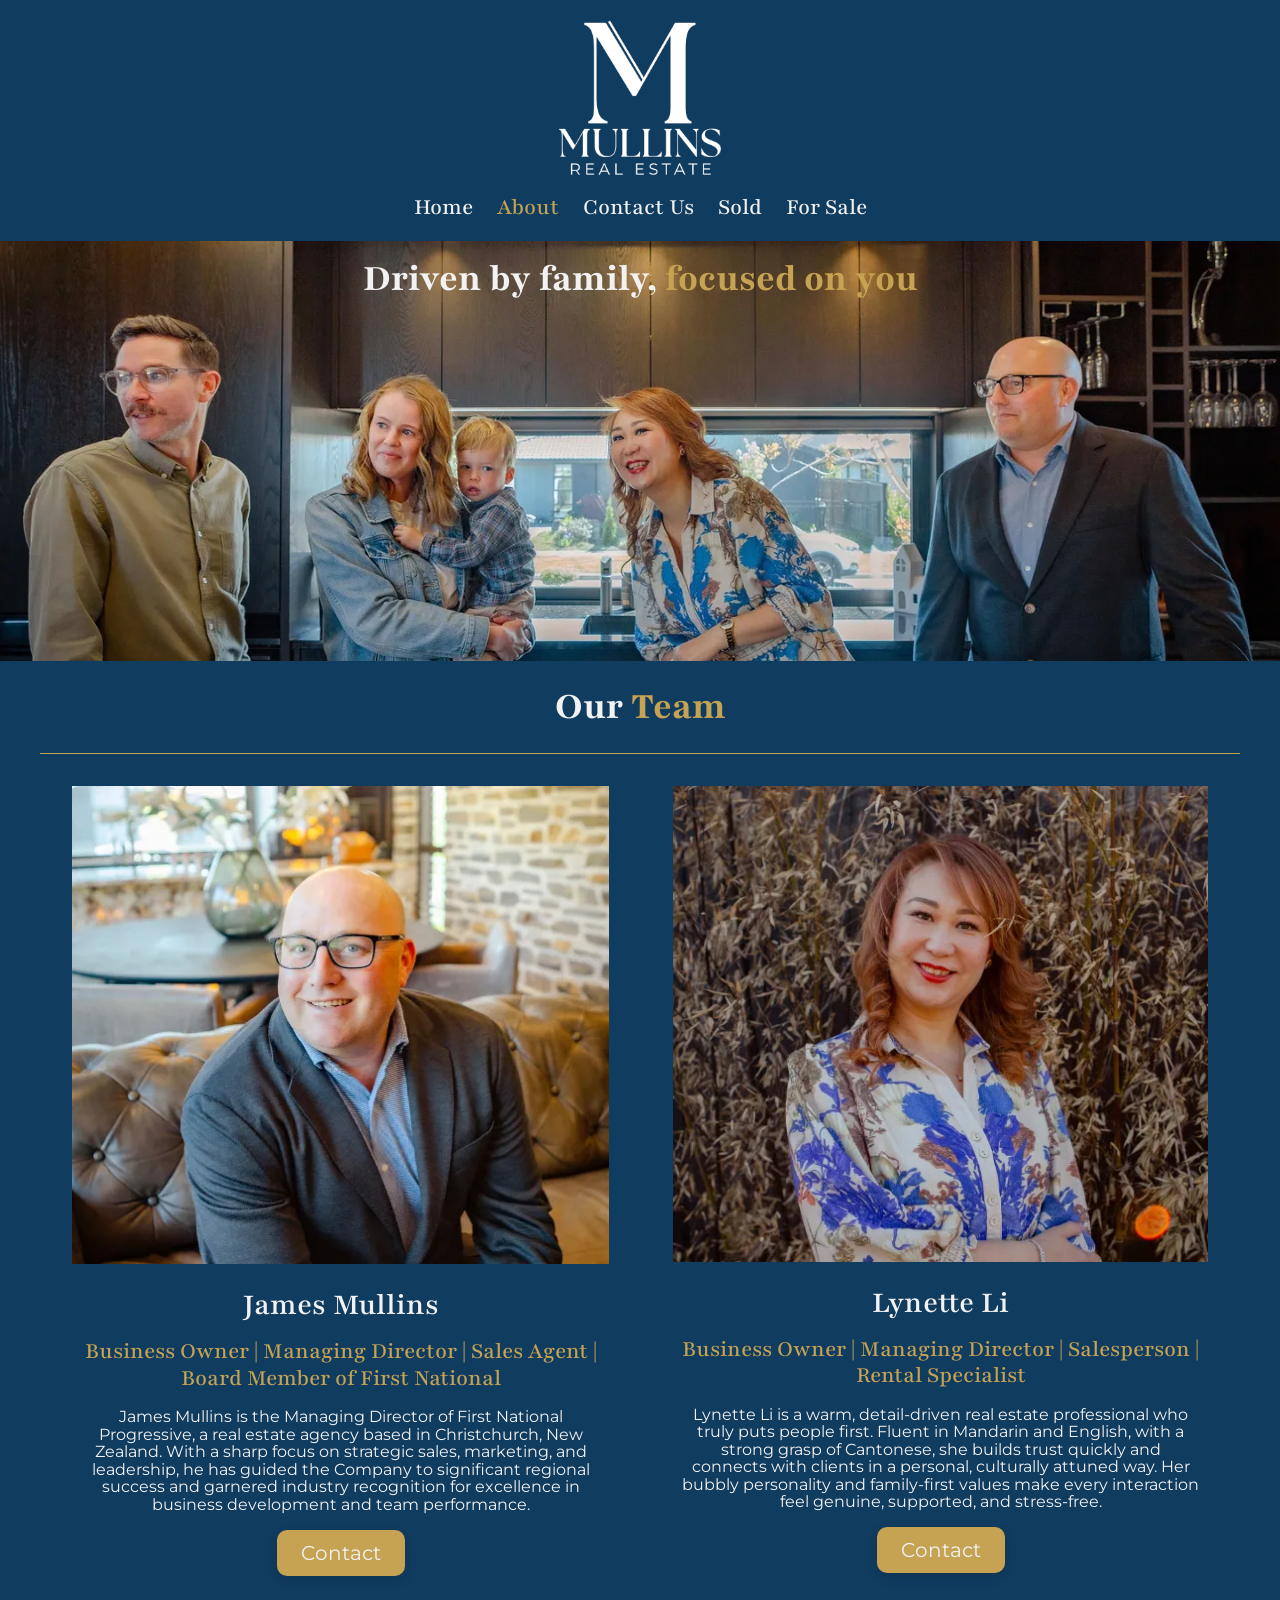
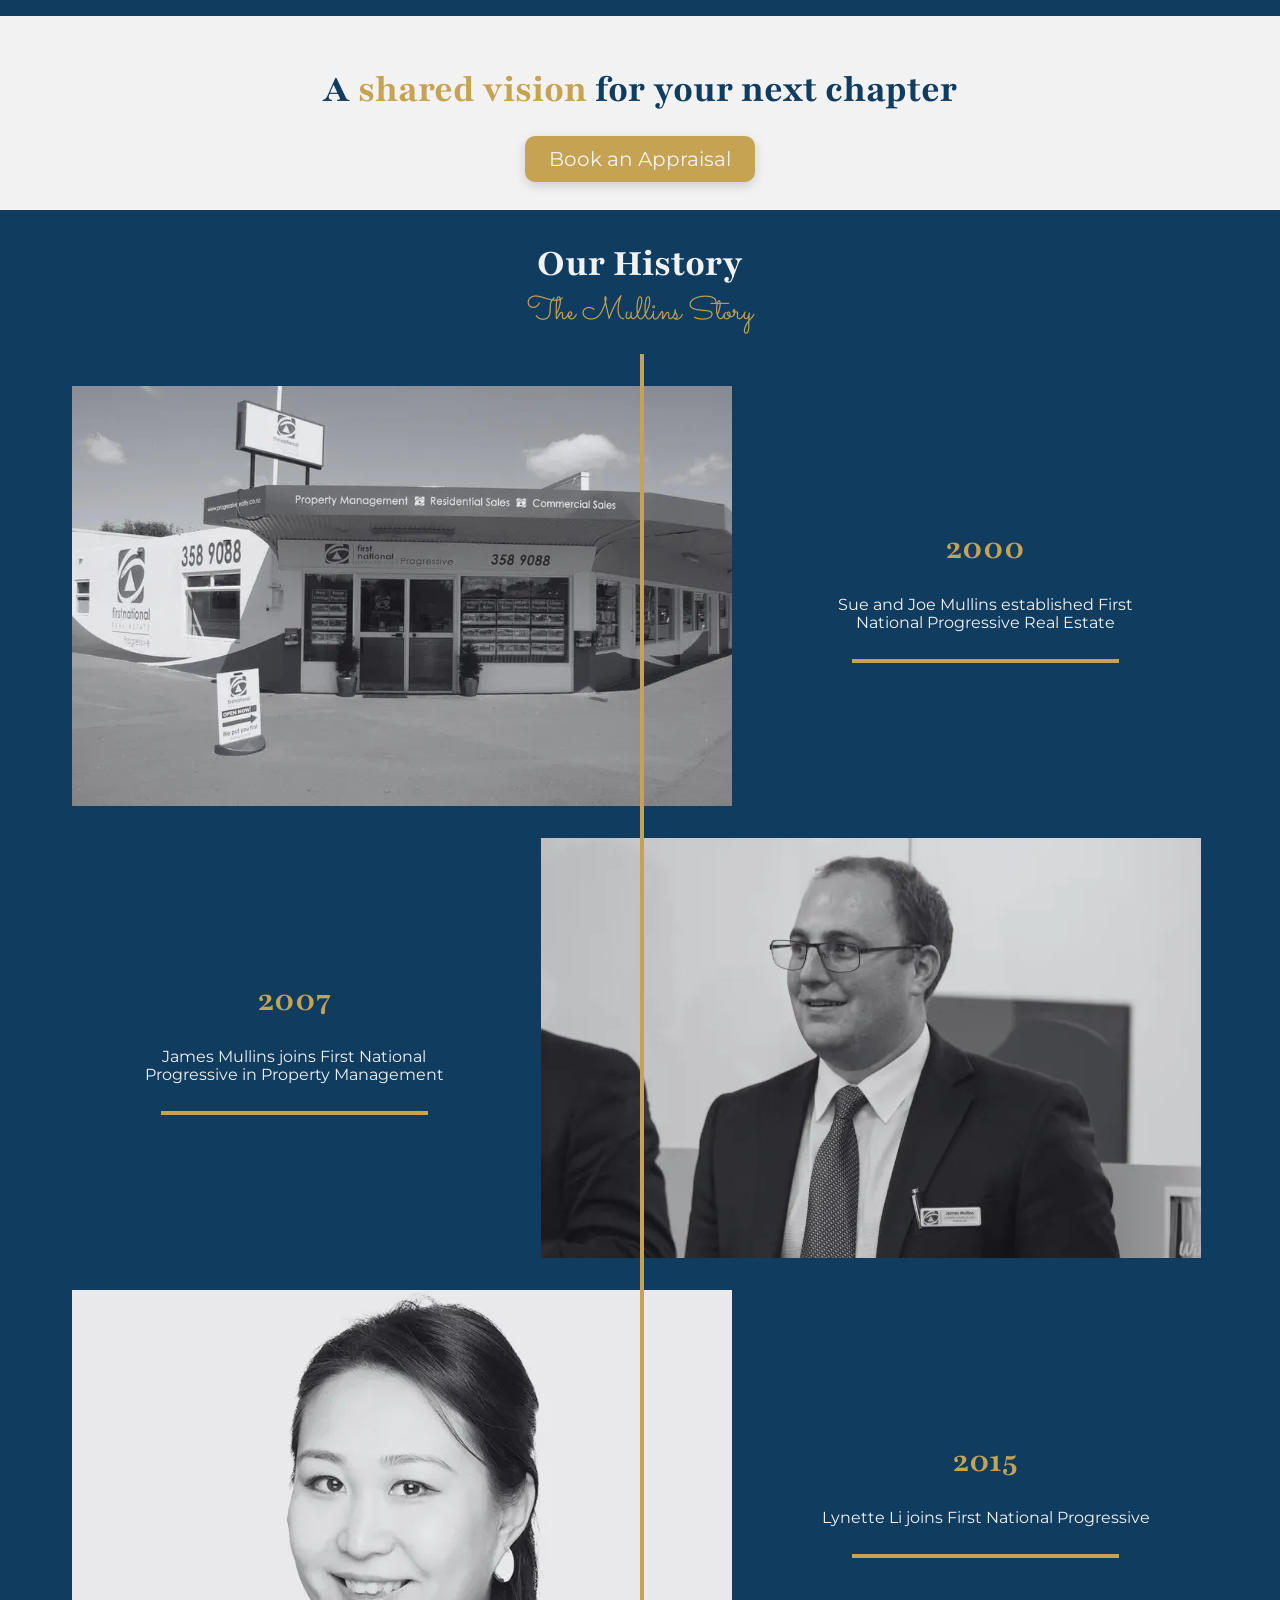
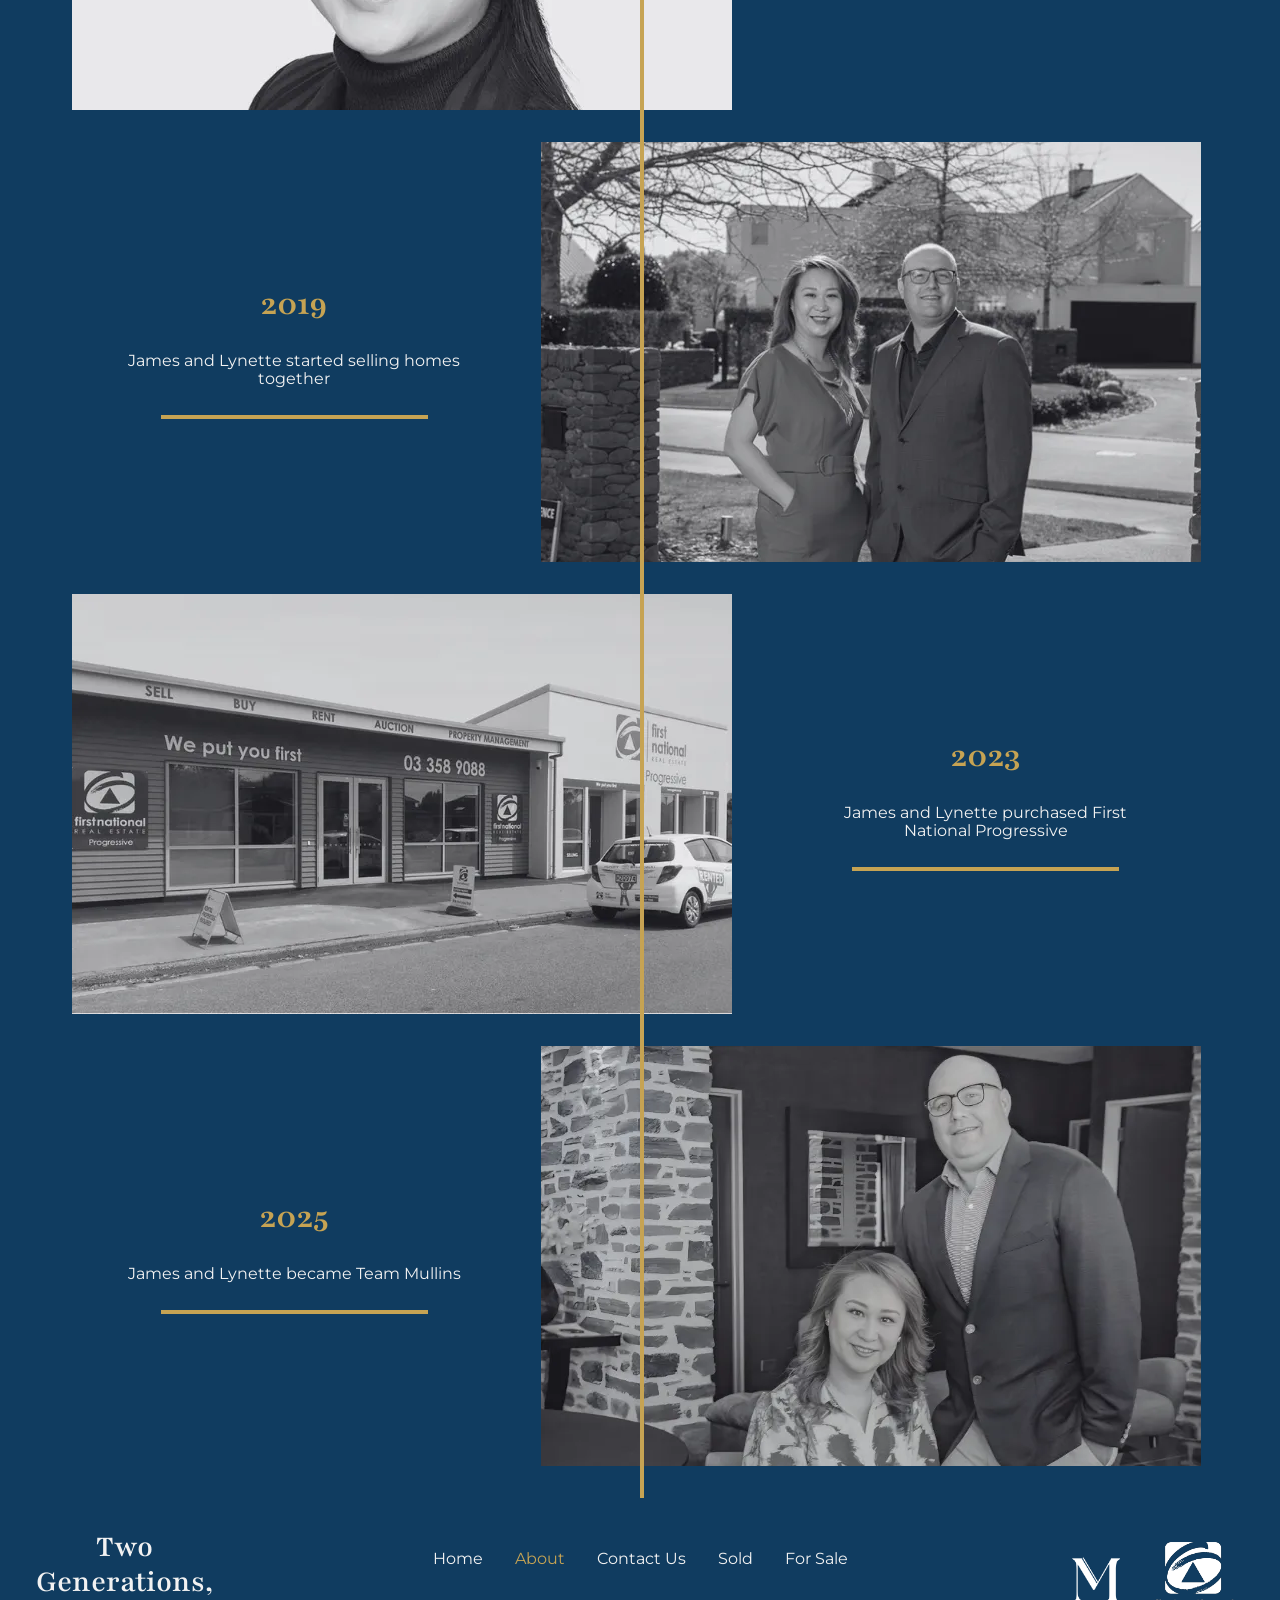
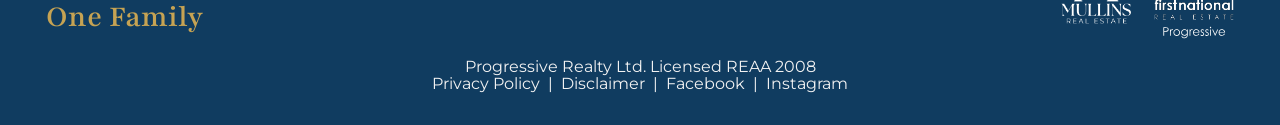
==== commit 214f3447: "deploy: teammullinsfnp-chch/sourcecode@eda5a03bfe16d19521770c756d016f57b5ea6906" ====
--- a/about/index.html
+++ b/about/index.html
@@ -53,7 +53,7 @@
 </pattern>
 <image id="image0_6046_47" width="500" height="500" preserveAspectRatio="none" xlink:href="[data-uri]" />
 </defs>
-</svg> <svg width="120" zoomAndPan="magnify" viewBox="0 0 1500 1499.999933" height="120" preserveAspectRatio="xMidYMid meet" data-astro-cid-qup72gqn="true" class="firstNationalLogo"><defs><filter x="0%" y="0%" width="100%" height="100%" id="eb3c84379f"><feColorMatrix values="0 0 0 0 1 0 0 0 0 1 0 0 0 0 1 0 0 0 1 0" color-interpolation-filters="sRGB" /></filter><filter x="0%" y="0%" width="100%" height="100%" id="81d01bbbce"><feColorMatrix values="0 0 0 0 1 0 0 0 0 1 0 0 0 0 1 0.2126 0.7152 0.0722 0 0" color-interpolation-filters="sRGB" /></filter><g /><clipPath id="ca3a710a9c"><path d="M 257 150 L 1243.535156 150 L 1243.535156 1120.5 L 257 1120.5 Z M 257 150 " clip-rule="nonzero" /></clipPath><mask id="58da0b88c6"><g filter="url(#eb3c84379f)"><g filter="url(#81d01bbbce)" transform="matrix(0.931132, 0, 0, 0.931382, 256.536486, 149.999919)"><image x="0" y="0" width="1060" xlink:href="[data-uri]" height="1042" preserveAspectRatio="xMidYMid meet" /></g></g></mask></defs><g clip-path="url(#ca3a710a9c)"><g mask="url(#58da0b88c6)"><g transform="matrix(0.931132, 0, 0, 0.931382, 256.536486, 149.999919)"><image x="0" y="0" width="1060" xlink:href="[data-uri]" height="1042" preserveAspectRatio="xMidYMid meet" /></g></g></g><g fill="#ffffff" fill-opacity="1"><g transform="translate(353.589847, 1321.370026)"><g><path d="M 41.78125 -106.75 C 53.570312 -106.75 62.863281 -104.664062 69.65625 -100.5 C 76.445312 -96.34375 79.84375 -88.960938 79.84375 -78.359375 C 79.84375 -67.554688 76.296875 -60.070312 69.203125 -55.90625 C 62.117188 -51.738281 52.679688 -49.65625 40.890625 -49.65625 L 23.640625 -49.65625 L 23.640625 0 L 12.9375 0 L 12.9375 -106.75 Z M 41.328125 -60.0625 C 47.078125 -60.0625 51.9375 -60.582031 55.90625 -61.625 C 59.875 -62.664062 62.992188 -64.523438 65.265625 -67.203125 C 67.546875 -69.878906 68.6875 -73.597656 68.6875 -78.359375 C 68.6875 -85.097656 66.378906 -89.78125 61.765625 -92.40625 C 57.160156 -95.03125 50.75 -96.34375 42.53125 -96.34375 L 23.640625 -96.34375 L 23.640625 -60.0625 Z M 41.328125 -60.0625 " /></g></g></g><g fill="#ffffff" fill-opacity="1"><g transform="translate(437.895672, 1321.370026)"><g><path d="M 22 -78.953125 L 22 -67.5 C 25.070312 -71.957031 28.269531 -75.328125 31.59375 -77.609375 C 34.914062 -79.890625 38.507812 -81.03125 42.375 -81.03125 C 44.257812 -81.03125 45.921875 -80.804688 47.359375 -80.359375 C 48.796875 -79.921875 50.160156 -79.253906 51.453125 -78.359375 L 46.09375 -69.734375 C 44.113281 -70.722656 42.328125 -71.21875 40.734375 -71.21875 C 37.171875 -71.21875 33.972656 -69.90625 31.140625 -67.28125 C 28.316406 -64.65625 26.085938 -60.960938 24.453125 -56.203125 C 22.816406 -51.441406 22 -45.988281 22 -39.84375 L 22 0 L 11.890625 0 L 11.890625 -78.953125 Z M 22 -78.953125 " /></g></g></g><g fill="#ffffff" fill-opacity="1"><g transform="translate(485.178226, 1321.370026)"><g><path d="M 48.765625 2.078125 C 41.035156 2.078125 34.019531 0.222656 27.71875 -3.484375 C 21.425781 -7.203125 16.492188 -12.234375 12.921875 -18.578125 C 9.359375 -24.929688 7.578125 -31.820312 7.578125 -39.25 C 7.578125 -46.6875 9.359375 -53.625 12.921875 -60.0625 C 16.492188 -66.507812 21.425781 -71.613281 27.71875 -75.375 C 34.019531 -79.144531 41.035156 -81.03125 48.765625 -81.03125 C 56.492188 -81.03125 63.503906 -79.144531 69.796875 -75.375 C 76.097656 -71.613281 81.03125 -66.507812 84.59375 -60.0625 C 88.164062 -53.625 89.953125 -46.6875 89.953125 -39.25 C 89.953125 -31.820312 88.164062 -24.929688 84.59375 -18.578125 C 81.03125 -12.234375 76.097656 -7.203125 69.796875 -3.484375 C 63.503906 0.222656 56.492188 2.078125 48.765625 2.078125 Z M 48.765625 -7.734375 C 54.515625 -7.734375 59.742188 -9.144531 64.453125 -11.96875 C 69.160156 -14.789062 72.851562 -18.601562 75.53125 -23.40625 C 78.207031 -28.21875 79.546875 -33.453125 79.546875 -39.109375 C 79.546875 -44.859375 78.15625 -50.1875 75.375 -55.09375 C 72.601562 -60 68.863281 -63.910156 64.15625 -66.828125 C 59.445312 -69.753906 54.316406 -71.21875 48.765625 -71.21875 C 43.210938 -71.21875 38.082031 -69.753906 33.375 -66.828125 C 28.664062 -63.910156 24.921875 -60 22.140625 -55.09375 C 19.367188 -50.1875 17.984375 -44.859375 17.984375 -39.109375 C 17.984375 -33.359375 19.320312 -28.101562 22 -23.34375 C 24.675781 -18.582031 28.34375 -14.789062 33 -11.96875 C 37.664062 -9.144531 42.921875 -7.734375 48.765625 -7.734375 Z M 48.765625 -7.734375 " /></g></g></g><g fill="#ffffff" fill-opacity="1"><g transform="translate(582.568572, 1321.370026)"><g><path d="M 49.0625 30.78125 C 41.726562 30.78125 35.429688 29.8125 30.171875 27.875 C 24.921875 25.945312 20.585938 23.195312 17.171875 19.625 C 13.753906 16.0625 10.804688 11.601562 8.328125 6.25 L 19.328125 6.25 C 22.304688 11.5 26.171875 15.363281 30.921875 17.84375 C 35.679688 20.320312 41.53125 21.5625 48.46875 21.5625 C 58.382812 21.5625 66.019531 19.054688 71.375 14.046875 C 76.726562 9.046875 79.40625 1.640625 79.40625 -8.171875 L 79.40625 -15.015625 C 75.53125 -10.054688 70.84375 -6.3125 65.34375 -3.78125 C 59.84375 -1.257812 53.972656 0 47.734375 0 C 40.492188 0 33.773438 -1.707031 27.578125 -5.125 C 21.378906 -8.550781 16.445312 -13.3125 12.78125 -19.40625 C 9.113281 -25.5 7.28125 -32.363281 7.28125 -40 C 7.28125 -47.632812 9.164062 -54.570312 12.9375 -60.8125 C 16.707031 -67.0625 21.710938 -71.992188 27.953125 -75.609375 C 34.203125 -79.222656 40.796875 -81.03125 47.734375 -81.03125 C 54.367188 -81.03125 60.1875 -79.71875 65.1875 -77.09375 C 70.195312 -74.46875 74.9375 -70.53125 79.40625 -65.28125 L 79.40625 -78.953125 L 89.65625 -78.953125 L 89.65625 -10.859375 C 89.65625 2.421875 86.285156 12.679688 79.546875 19.921875 C 72.804688 27.160156 62.644531 30.78125 49.0625 30.78125 Z M 49.65625 -9.8125 C 55.40625 -9.8125 60.5625 -11.070312 65.125 -13.59375 C 69.6875 -16.125 73.28125 -19.671875 75.90625 -24.234375 C 78.53125 -28.796875 79.84375 -34.097656 79.84375 -40.140625 C 79.84375 -46.285156 78.453125 -51.710938 75.671875 -56.421875 C 72.898438 -61.128906 69.1875 -64.769531 64.53125 -67.34375 C 59.875 -69.925781 54.816406 -71.21875 49.359375 -71.21875 C 43.515625 -71.21875 38.1875 -69.828125 33.375 -67.046875 C 28.570312 -64.273438 24.753906 -60.460938 21.921875 -55.609375 C 19.097656 -50.753906 17.6875 -45.351562 17.6875 -39.40625 C 17.6875 -34.050781 18.925781 -29.117188 21.40625 -24.609375 C 23.882812 -20.097656 27.523438 -16.503906 32.328125 -13.828125 C 37.140625 -11.148438 42.914062 -9.8125 49.65625 -9.8125 Z M 49.65625 -9.8125 " /></g></g></g><g fill="#ffffff" fill-opacity="1"><g transform="translate(682.635268, 1321.370026)"><g><path d="M 22 -78.953125 L 22 -67.5 C 25.070312 -71.957031 28.269531 -75.328125 31.59375 -77.609375 C 34.914062 -79.890625 38.507812 -81.03125 42.375 -81.03125 C 44.257812 -81.03125 45.921875 -80.804688 47.359375 -80.359375 C 48.796875 -79.921875 50.160156 -79.253906 51.453125 -78.359375 L 46.09375 -69.734375 C 44.113281 -70.722656 42.328125 -71.21875 40.734375 -71.21875 C 37.171875 -71.21875 33.972656 -69.90625 31.140625 -67.28125 C 28.316406 -64.65625 26.085938 -60.960938 24.453125 -56.203125 C 22.816406 -51.441406 22 -45.988281 22 -39.84375 L 22 0 L 11.890625 0 L 11.890625 -78.953125 Z M 22 -78.953125 " /></g></g></g><g fill="#ffffff" fill-opacity="1"><g transform="translate(729.917834, 1321.370026)"><g><path d="M 48.765625 1.9375 C 40.242188 1.9375 32.882812 0.078125 26.6875 -3.640625 C 20.488281 -7.359375 15.753906 -12.363281 12.484375 -18.65625 C 9.210938 -24.957031 7.578125 -31.820312 7.578125 -39.25 C 7.578125 -46.488281 9.257812 -53.300781 12.625 -59.6875 C 16 -66.082031 20.785156 -71.238281 26.984375 -75.15625 C 33.179688 -79.070312 40.242188 -81.03125 48.171875 -81.03125 C 55.804688 -81.03125 62.742188 -79.242188 68.984375 -75.671875 C 75.234375 -72.109375 80.140625 -67.15625 83.703125 -60.8125 C 87.273438 -54.46875 89.0625 -47.332031 89.0625 -39.40625 L 89.0625 -38.65625 L 17.984375 -38.65625 C 18.179688 -32.613281 19.59375 -27.257812 22.21875 -22.59375 C 24.851562 -17.9375 28.445312 -14.316406 33 -11.734375 C 37.5625 -9.160156 42.816406 -7.875 48.765625 -7.875 C 55.804688 -7.875 61.554688 -9.507812 66.015625 -12.78125 C 70.472656 -16.050781 74.4375 -20.515625 77.90625 -26.171875 L 86.390625 -21.703125 C 82.523438 -14.273438 77.394531 -8.476562 71 -4.3125 C 64.601562 -0.144531 57.191406 1.9375 48.765625 1.9375 Z M 77.90625 -47.578125 C 75.925781 -55.410156 72.285156 -61.304688 66.984375 -65.265625 C 61.679688 -69.234375 55.460938 -71.21875 48.328125 -71.21875 C 41.085938 -71.21875 34.960938 -69.257812 29.953125 -65.34375 C 24.953125 -61.425781 21.3125 -55.503906 19.03125 -47.578125 Z M 77.90625 -47.578125 " /></g></g></g><g fill="#ffffff" fill-opacity="1"><g transform="translate(825.077784, 1321.370026)"><g><path d="M 28.40625 2.078125 C 23.9375 2.078125 19.617188 1.085938 15.453125 -0.890625 C 11.296875 -2.867188 7.832031 -5.644531 5.0625 -9.21875 L 11.453125 -16.5 C 16.703125 -10.65625 22.203125 -7.734375 27.953125 -7.734375 C 30.523438 -7.734375 32.925781 -8.300781 35.15625 -9.4375 C 37.394531 -10.582031 39.179688 -12.171875 40.515625 -14.203125 C 41.859375 -16.234375 42.53125 -18.4375 42.53125 -20.8125 C 42.53125 -23.488281 41.859375 -25.769531 40.515625 -27.65625 C 39.179688 -29.539062 37.023438 -31.273438 34.046875 -32.859375 C 27.804688 -36.234375 23.050781 -39.007812 19.78125 -41.1875 C 16.507812 -43.363281 13.832031 -45.988281 11.75 -49.0625 C 9.664062 -52.132812 8.625 -55.800781 8.625 -60.0625 C 8.625 -64.132812 9.585938 -67.753906 11.515625 -70.921875 C 13.453125 -74.097656 16.082031 -76.578125 19.40625 -78.359375 C 22.726562 -80.140625 26.367188 -81.03125 30.328125 -81.03125 C 34.390625 -81.03125 38.15625 -80.140625 41.625 -78.359375 C 45.101562 -76.578125 48.625 -73.898438 52.1875 -70.328125 L 45.640625 -63.640625 C 43.066406 -66.117188 40.515625 -68 37.984375 -69.28125 C 35.460938 -70.570312 32.710938 -71.21875 29.734375 -71.21875 C 27.554688 -71.21875 25.570312 -70.742188 23.78125 -69.796875 C 22 -68.859375 20.5625 -67.597656 19.46875 -66.015625 C 18.382812 -64.429688 17.84375 -62.648438 17.84375 -60.671875 C 17.84375 -57.992188 18.632812 -55.660156 20.21875 -53.671875 C 21.800781 -51.691406 24.226562 -49.8125 27.5 -48.03125 C 33.84375 -44.5625 38.625 -41.707031 41.84375 -39.46875 C 45.070312 -37.238281 47.601562 -34.6875 49.4375 -31.8125 C 51.269531 -28.9375 52.1875 -25.421875 52.1875 -21.265625 C 52.1875 -17.097656 51.191406 -13.226562 49.203125 -9.65625 C 47.222656 -6.09375 44.425781 -3.242188 40.8125 -1.109375 C 37.195312 1.015625 33.0625 2.078125 28.40625 2.078125 Z M 28.40625 2.078125 " /></g></g></g><g fill="#ffffff" fill-opacity="1"><g transform="translate(882.768544, 1321.370026)"><g><path d="M 28.40625 2.078125 C 23.9375 2.078125 19.617188 1.085938 15.453125 -0.890625 C 11.296875 -2.867188 7.832031 -5.644531 5.0625 -9.21875 L 11.453125 -16.5 C 16.703125 -10.65625 22.203125 -7.734375 27.953125 -7.734375 C 30.523438 -7.734375 32.925781 -8.300781 35.15625 -9.4375 C 37.394531 -10.582031 39.179688 -12.171875 40.515625 -14.203125 C 41.859375 -16.234375 42.53125 -18.4375 42.53125 -20.8125 C 42.53125 -23.488281 41.859375 -25.769531 40.515625 -27.65625 C 39.179688 -29.539062 37.023438 -31.273438 34.046875 -32.859375 C 27.804688 -36.234375 23.050781 -39.007812 19.78125 -41.1875 C 16.507812 -43.363281 13.832031 -45.988281 11.75 -49.0625 C 9.664062 -52.132812 8.625 -55.800781 8.625 -60.0625 C 8.625 -64.132812 9.585938 -67.753906 11.515625 -70.921875 C 13.453125 -74.097656 16.082031 -76.578125 19.40625 -78.359375 C 22.726562 -80.140625 26.367188 -81.03125 30.328125 -81.03125 C 34.390625 -81.03125 38.15625 -80.140625 41.625 -78.359375 C 45.101562 -76.578125 48.625 -73.898438 52.1875 -70.328125 L 45.640625 -63.640625 C 43.066406 -66.117188 40.515625 -68 37.984375 -69.28125 C 35.460938 -70.570312 32.710938 -71.21875 29.734375 -71.21875 C 27.554688 -71.21875 25.570312 -70.742188 23.78125 -69.796875 C 22 -68.859375 20.5625 -67.597656 19.46875 -66.015625 C 18.382812 -64.429688 17.84375 -62.648438 17.84375 -60.671875 C 17.84375 -57.992188 18.632812 -55.660156 20.21875 -53.671875 C 21.800781 -51.691406 24.226562 -49.8125 27.5 -48.03125 C 33.84375 -44.5625 38.625 -41.707031 41.84375 -39.46875 C 45.070312 -37.238281 47.601562 -34.6875 49.4375 -31.8125 C 51.269531 -28.9375 52.1875 -25.421875 52.1875 -21.265625 C 52.1875 -17.097656 51.191406 -13.226562 49.203125 -9.65625 C 47.222656 -6.09375 44.425781 -3.242188 40.8125 -1.109375 C 37.195312 1.015625 33.0625 2.078125 28.40625 2.078125 Z M 28.40625 2.078125 " /></g></g></g><g fill="#ffffff" fill-opacity="1"><g transform="translate(940.459305, 1321.370026)"><g><path d="M 16.359375 -94.71875 C 14.078125 -94.71875 12.117188 -95.554688 10.484375 -97.234375 C 8.847656 -98.921875 8.03125 -100.90625 8.03125 -103.1875 C 8.03125 -105.5625 8.847656 -107.539062 10.484375 -109.125 C 12.117188 -110.71875 14.078125 -111.515625 16.359375 -111.515625 C 18.640625 -111.515625 20.617188 -110.695312 22.296875 -109.0625 C 23.984375 -107.425781 24.828125 -105.46875 24.828125 -103.1875 C 24.828125 -100.90625 23.984375 -98.921875 22.296875 -97.234375 C 20.617188 -95.554688 18.640625 -94.71875 16.359375 -94.71875 Z M 11.453125 -78.953125 L 21.5625 -78.953125 L 21.5625 0 L 11.453125 0 Z M 11.453125 -78.953125 " /></g></g></g><g fill="#ffffff" fill-opacity="1"><g transform="translate(973.319226, 1321.370026)"><g><path d="M 67.359375 -78.953125 L 78.203125 -78.953125 L 42.96875 0 L 39.40625 0 L 3.859375 -78.953125 L 14.71875 -78.953125 L 41.1875 -19.78125 Z M 67.359375 -78.953125 " /></g></g></g><g fill="#ffffff" fill-opacity="1"><g transform="translate(1049.744329, 1321.370026)"><g><path d="M 48.765625 1.9375 C 40.242188 1.9375 32.882812 0.078125 26.6875 -3.640625 C 20.488281 -7.359375 15.753906 -12.363281 12.484375 -18.65625 C 9.210938 -24.957031 7.578125 -31.820312 7.578125 -39.25 C 7.578125 -46.488281 9.257812 -53.300781 12.625 -59.6875 C 16 -66.082031 20.785156 -71.238281 26.984375 -75.15625 C 33.179688 -79.070312 40.242188 -81.03125 48.171875 -81.03125 C 55.804688 -81.03125 62.742188 -79.242188 68.984375 -75.671875 C 75.234375 -72.109375 80.140625 -67.15625 83.703125 -60.8125 C 87.273438 -54.46875 89.0625 -47.332031 89.0625 -39.40625 L 89.0625 -38.65625 L 17.984375 -38.65625 C 18.179688 -32.613281 19.59375 -27.257812 22.21875 -22.59375 C 24.851562 -17.9375 28.445312 -14.316406 33 -11.734375 C 37.5625 -9.160156 42.816406 -7.875 48.765625 -7.875 C 55.804688 -7.875 61.554688 -9.507812 66.015625 -12.78125 C 70.472656 -16.050781 74.4375 -20.515625 77.90625 -26.171875 L 86.390625 -21.703125 C 82.523438 -14.273438 77.394531 -8.476562 71 -4.3125 C 64.601562 -0.144531 57.191406 1.9375 48.765625 1.9375 Z M 77.90625 -47.578125 C 75.925781 -55.410156 72.285156 -61.304688 66.984375 -65.265625 C 61.679688 -69.234375 55.460938 -71.21875 48.328125 -71.21875 C 41.085938 -71.21875 34.960938 -69.257812 29.953125 -65.34375 C 24.953125 -61.425781 21.3125 -55.503906 19.03125 -47.578125 Z M 77.90625 -47.578125 " /></g></g></g></svg> </div> </div> <div class="text-center p-s" data-astro-cid-qup72gqn> <p class="color-white" data-astro-cid-qup72gqn>
+</svg> <svg width="120" zoomAndPan="magnify" viewBox="0 0 1500 1499.999933" height="120" preserveAspectRatio="xMidYMid meet" data-astro-cid-qup72gqn="true" class="firstNationalLogo"><defs><filter x="0%" y="0%" width="100%" height="100%" id="eb3c84379f"><feColorMatrix values="0 0 0 0 1 0 0 0 0 1 0 0 0 0 1 0 0 0 1 0" color-interpolation-filters="sRGB" /></filter><filter x="0%" y="0%" width="100%" height="100%" id="81d01bbbce"><feColorMatrix values="0 0 0 0 1 0 0 0 0 1 0 0 0 0 1 0.2126 0.7152 0.0722 0 0" color-interpolation-filters="sRGB" /></filter><g /><clipPath id="ca3a710a9c"><path d="M 257 150 L 1243.535156 150 L 1243.535156 1120.5 L 257 1120.5 Z M 257 150 " clip-rule="nonzero" /></clipPath><mask id="58da0b88c6"><g filter="url(#eb3c84379f)"><g filter="url(#81d01bbbce)" transform="matrix(0.931132, 0, 0, 0.931382, 256.536486, 149.999919)"><image x="0" y="0" width="1060" xlink:href="[data-uri]" height="1042" preserveAspectRatio="xMidYMid meet" /></g></g></mask></defs><g clip-path="url(#ca3a710a9c)"><g mask="url(#58da0b88c6)"><g transform="matrix(0.931132, 0, 0, 0.931382, 256.536486, 149.999919)"><image x="0" y="0" width="1060" xlink:href="[data-uri]" height="1042" preserveAspectRatio="xMidYMid meet" /></g></g></g><g fill="#ffffff" fill-opacity="1"><g transform="translate(353.589847, 1321.370026)"><g><path d="M 41.78125 -106.75 C 53.570312 -106.75 62.863281 -104.664062 69.65625 -100.5 C 76.445312 -96.34375 79.84375 -88.960938 79.84375 -78.359375 C 79.84375 -67.554688 76.296875 -60.070312 69.203125 -55.90625 C 62.117188 -51.738281 52.679688 -49.65625 40.890625 -49.65625 L 23.640625 -49.65625 L 23.640625 0 L 12.9375 0 L 12.9375 -106.75 Z M 41.328125 -60.0625 C 47.078125 -60.0625 51.9375 -60.582031 55.90625 -61.625 C 59.875 -62.664062 62.992188 -64.523438 65.265625 -67.203125 C 67.546875 -69.878906 68.6875 -73.597656 68.6875 -78.359375 C 68.6875 -85.097656 66.378906 -89.78125 61.765625 -92.40625 C 57.160156 -95.03125 50.75 -96.34375 42.53125 -96.34375 L 23.640625 -96.34375 L 23.640625 -60.0625 Z M 41.328125 -60.0625 " /></g></g></g><g fill="#ffffff" fill-opacity="1"><g transform="translate(437.895672, 1321.370026)"><g><path d="M 22 -78.953125 L 22 -67.5 C 25.070312 -71.957031 28.269531 -75.328125 31.59375 -77.609375 C 34.914062 -79.890625 38.507812 -81.03125 42.375 -81.03125 C 44.257812 -81.03125 45.921875 -80.804688 47.359375 -80.359375 C 48.796875 -79.921875 50.160156 -79.253906 51.453125 -78.359375 L 46.09375 -69.734375 C 44.113281 -70.722656 42.328125 -71.21875 40.734375 -71.21875 C 37.171875 -71.21875 33.972656 -69.90625 31.140625 -67.28125 C 28.316406 -64.65625 26.085938 -60.960938 24.453125 -56.203125 C 22.816406 -51.441406 22 -45.988281 22 -39.84375 L 22 0 L 11.890625 0 L 11.890625 -78.953125 Z M 22 -78.953125 " /></g></g></g><g fill="#ffffff" fill-opacity="1"><g transform="translate(485.178226, 1321.370026)"><g><path d="M 48.765625 2.078125 C 41.035156 2.078125 34.019531 0.222656 27.71875 -3.484375 C 21.425781 -7.203125 16.492188 -12.234375 12.921875 -18.578125 C 9.359375 -24.929688 7.578125 -31.820312 7.578125 -39.25 C 7.578125 -46.6875 9.359375 -53.625 12.921875 -60.0625 C 16.492188 -66.507812 21.425781 -71.613281 27.71875 -75.375 C 34.019531 -79.144531 41.035156 -81.03125 48.765625 -81.03125 C 56.492188 -81.03125 63.503906 -79.144531 69.796875 -75.375 C 76.097656 -71.613281 81.03125 -66.507812 84.59375 -60.0625 C 88.164062 -53.625 89.953125 -46.6875 89.953125 -39.25 C 89.953125 -31.820312 88.164062 -24.929688 84.59375 -18.578125 C 81.03125 -12.234375 76.097656 -7.203125 69.796875 -3.484375 C 63.503906 0.222656 56.492188 2.078125 48.765625 2.078125 Z M 48.765625 -7.734375 C 54.515625 -7.734375 59.742188 -9.144531 64.453125 -11.96875 C 69.160156 -14.789062 72.851562 -18.601562 75.53125 -23.40625 C 78.207031 -28.21875 79.546875 -33.453125 79.546875 -39.109375 C 79.546875 -44.859375 78.15625 -50.1875 75.375 -55.09375 C 72.601562 -60 68.863281 -63.910156 64.15625 -66.828125 C 59.445312 -69.753906 54.316406 -71.21875 48.765625 -71.21875 C 43.210938 -71.21875 38.082031 -69.753906 33.375 -66.828125 C 28.664062 -63.910156 24.921875 -60 22.140625 -55.09375 C 19.367188 -50.1875 17.984375 -44.859375 17.984375 -39.109375 C 17.984375 -33.359375 19.320312 -28.101562 22 -23.34375 C 24.675781 -18.582031 28.34375 -14.789062 33 -11.96875 C 37.664062 -9.144531 42.921875 -7.734375 48.765625 -7.734375 Z M 48.765625 -7.734375 " /></g></g></g><g fill="#ffffff" fill-opacity="1"><g transform="translate(582.568572, 1321.370026)"><g><path d="M 49.0625 30.78125 C 41.726562 30.78125 35.429688 29.8125 30.171875 27.875 C 24.921875 25.945312 20.585938 23.195312 17.171875 19.625 C 13.753906 16.0625 10.804688 11.601562 8.328125 6.25 L 19.328125 6.25 C 22.304688 11.5 26.171875 15.363281 30.921875 17.84375 C 35.679688 20.320312 41.53125 21.5625 48.46875 21.5625 C 58.382812 21.5625 66.019531 19.054688 71.375 14.046875 C 76.726562 9.046875 79.40625 1.640625 79.40625 -8.171875 L 79.40625 -15.015625 C 75.53125 -10.054688 70.84375 -6.3125 65.34375 -3.78125 C 59.84375 -1.257812 53.972656 0 47.734375 0 C 40.492188 0 33.773438 -1.707031 27.578125 -5.125 C 21.378906 -8.550781 16.445312 -13.3125 12.78125 -19.40625 C 9.113281 -25.5 7.28125 -32.363281 7.28125 -40 C 7.28125 -47.632812 9.164062 -54.570312 12.9375 -60.8125 C 16.707031 -67.0625 21.710938 -71.992188 27.953125 -75.609375 C 34.203125 -79.222656 40.796875 -81.03125 47.734375 -81.03125 C 54.367188 -81.03125 60.1875 -79.71875 65.1875 -77.09375 C 70.195312 -74.46875 74.9375 -70.53125 79.40625 -65.28125 L 79.40625 -78.953125 L 89.65625 -78.953125 L 89.65625 -10.859375 C 89.65625 2.421875 86.285156 12.679688 79.546875 19.921875 C 72.804688 27.160156 62.644531 30.78125 49.0625 30.78125 Z M 49.65625 -9.8125 C 55.40625 -9.8125 60.5625 -11.070312 65.125 -13.59375 C 69.6875 -16.125 73.28125 -19.671875 75.90625 -24.234375 C 78.53125 -28.796875 79.84375 -34.097656 79.84375 -40.140625 C 79.84375 -46.285156 78.453125 -51.710938 75.671875 -56.421875 C 72.898438 -61.128906 69.1875 -64.769531 64.53125 -67.34375 C 59.875 -69.925781 54.816406 -71.21875 49.359375 -71.21875 C 43.515625 -71.21875 38.1875 -69.828125 33.375 -67.046875 C 28.570312 -64.273438 24.753906 -60.460938 21.921875 -55.609375 C 19.097656 -50.753906 17.6875 -45.351562 17.6875 -39.40625 C 17.6875 -34.050781 18.925781 -29.117188 21.40625 -24.609375 C 23.882812 -20.097656 27.523438 -16.503906 32.328125 -13.828125 C 37.140625 -11.148438 42.914062 -9.8125 49.65625 -9.8125 Z M 49.65625 -9.8125 " /></g></g></g><g fill="#ffffff" fill-opacity="1"><g transform="translate(682.635268, 1321.370026)"><g><path d="M 22 -78.953125 L 22 -67.5 C 25.070312 -71.957031 28.269531 -75.328125 31.59375 -77.609375 C 34.914062 -79.890625 38.507812 -81.03125 42.375 -81.03125 C 44.257812 -81.03125 45.921875 -80.804688 47.359375 -80.359375 C 48.796875 -79.921875 50.160156 -79.253906 51.453125 -78.359375 L 46.09375 -69.734375 C 44.113281 -70.722656 42.328125 -71.21875 40.734375 -71.21875 C 37.171875 -71.21875 33.972656 -69.90625 31.140625 -67.28125 C 28.316406 -64.65625 26.085938 -60.960938 24.453125 -56.203125 C 22.816406 -51.441406 22 -45.988281 22 -39.84375 L 22 0 L 11.890625 0 L 11.890625 -78.953125 Z M 22 -78.953125 " /></g></g></g><g fill="#ffffff" fill-opacity="1"><g transform="translate(729.917834, 1321.370026)"><g><path d="M 48.765625 1.9375 C 40.242188 1.9375 32.882812 0.078125 26.6875 -3.640625 C 20.488281 -7.359375 15.753906 -12.363281 12.484375 -18.65625 C 9.210938 -24.957031 7.578125 -31.820312 7.578125 -39.25 C 7.578125 -46.488281 9.257812 -53.300781 12.625 -59.6875 C 16 -66.082031 20.785156 -71.238281 26.984375 -75.15625 C 33.179688 -79.070312 40.242188 -81.03125 48.171875 -81.03125 C 55.804688 -81.03125 62.742188 -79.242188 68.984375 -75.671875 C 75.234375 -72.109375 80.140625 -67.15625 83.703125 -60.8125 C 87.273438 -54.46875 89.0625 -47.332031 89.0625 -39.40625 L 89.0625 -38.65625 L 17.984375 -38.65625 C 18.179688 -32.613281 19.59375 -27.257812 22.21875 -22.59375 C 24.851562 -17.9375 28.445312 -14.316406 33 -11.734375 C 37.5625 -9.160156 42.816406 -7.875 48.765625 -7.875 C 55.804688 -7.875 61.554688 -9.507812 66.015625 -12.78125 C 70.472656 -16.050781 74.4375 -20.515625 77.90625 -26.171875 L 86.390625 -21.703125 C 82.523438 -14.273438 77.394531 -8.476562 71 -4.3125 C 64.601562 -0.144531 57.191406 1.9375 48.765625 1.9375 Z M 77.90625 -47.578125 C 75.925781 -55.410156 72.285156 -61.304688 66.984375 -65.265625 C 61.679688 -69.234375 55.460938 -71.21875 48.328125 -71.21875 C 41.085938 -71.21875 34.960938 -69.257812 29.953125 -65.34375 C 24.953125 -61.425781 21.3125 -55.503906 19.03125 -47.578125 Z M 77.90625 -47.578125 " /></g></g></g><g fill="#ffffff" fill-opacity="1"><g transform="translate(825.077784, 1321.370026)"><g><path d="M 28.40625 2.078125 C 23.9375 2.078125 19.617188 1.085938 15.453125 -0.890625 C 11.296875 -2.867188 7.832031 -5.644531 5.0625 -9.21875 L 11.453125 -16.5 C 16.703125 -10.65625 22.203125 -7.734375 27.953125 -7.734375 C 30.523438 -7.734375 32.925781 -8.300781 35.15625 -9.4375 C 37.394531 -10.582031 39.179688 -12.171875 40.515625 -14.203125 C 41.859375 -16.234375 42.53125 -18.4375 42.53125 -20.8125 C 42.53125 -23.488281 41.859375 -25.769531 40.515625 -27.65625 C 39.179688 -29.539062 37.023438 -31.273438 34.046875 -32.859375 C 27.804688 -36.234375 23.050781 -39.007812 19.78125 -41.1875 C 16.507812 -43.363281 13.832031 -45.988281 11.75 -49.0625 C 9.664062 -52.132812 8.625 -55.800781 8.625 -60.0625 C 8.625 -64.132812 9.585938 -67.753906 11.515625 -70.921875 C 13.453125 -74.097656 16.082031 -76.578125 19.40625 -78.359375 C 22.726562 -80.140625 26.367188 -81.03125 30.328125 -81.03125 C 34.390625 -81.03125 38.15625 -80.140625 41.625 -78.359375 C 45.101562 -76.578125 48.625 -73.898438 52.1875 -70.328125 L 45.640625 -63.640625 C 43.066406 -66.117188 40.515625 -68 37.984375 -69.28125 C 35.460938 -70.570312 32.710938 -71.21875 29.734375 -71.21875 C 27.554688 -71.21875 25.570312 -70.742188 23.78125 -69.796875 C 22 -68.859375 20.5625 -67.597656 19.46875 -66.015625 C 18.382812 -64.429688 17.84375 -62.648438 17.84375 -60.671875 C 17.84375 -57.992188 18.632812 -55.660156 20.21875 -53.671875 C 21.800781 -51.691406 24.226562 -49.8125 27.5 -48.03125 C 33.84375 -44.5625 38.625 -41.707031 41.84375 -39.46875 C 45.070312 -37.238281 47.601562 -34.6875 49.4375 -31.8125 C 51.269531 -28.9375 52.1875 -25.421875 52.1875 -21.265625 C 52.1875 -17.097656 51.191406 -13.226562 49.203125 -9.65625 C 47.222656 -6.09375 44.425781 -3.242188 40.8125 -1.109375 C 37.195312 1.015625 33.0625 2.078125 28.40625 2.078125 Z M 28.40625 2.078125 " /></g></g></g><g fill="#ffffff" fill-opacity="1"><g transform="translate(882.768544, 1321.370026)"><g><path d="M 28.40625 2.078125 C 23.9375 2.078125 19.617188 1.085938 15.453125 -0.890625 C 11.296875 -2.867188 7.832031 -5.644531 5.0625 -9.21875 L 11.453125 -16.5 C 16.703125 -10.65625 22.203125 -7.734375 27.953125 -7.734375 C 30.523438 -7.734375 32.925781 -8.300781 35.15625 -9.4375 C 37.394531 -10.582031 39.179688 -12.171875 40.515625 -14.203125 C 41.859375 -16.234375 42.53125 -18.4375 42.53125 -20.8125 C 42.53125 -23.488281 41.859375 -25.769531 40.515625 -27.65625 C 39.179688 -29.539062 37.023438 -31.273438 34.046875 -32.859375 C 27.804688 -36.234375 23.050781 -39.007812 19.78125 -41.1875 C 16.507812 -43.363281 13.832031 -45.988281 11.75 -49.0625 C 9.664062 -52.132812 8.625 -55.800781 8.625 -60.0625 C 8.625 -64.132812 9.585938 -67.753906 11.515625 -70.921875 C 13.453125 -74.097656 16.082031 -76.578125 19.40625 -78.359375 C 22.726562 -80.140625 26.367188 -81.03125 30.328125 -81.03125 C 34.390625 -81.03125 38.15625 -80.140625 41.625 -78.359375 C 45.101562 -76.578125 48.625 -73.898438 52.1875 -70.328125 L 45.640625 -63.640625 C 43.066406 -66.117188 40.515625 -68 37.984375 -69.28125 C 35.460938 -70.570312 32.710938 -71.21875 29.734375 -71.21875 C 27.554688 -71.21875 25.570312 -70.742188 23.78125 -69.796875 C 22 -68.859375 20.5625 -67.597656 19.46875 -66.015625 C 18.382812 -64.429688 17.84375 -62.648438 17.84375 -60.671875 C 17.84375 -57.992188 18.632812 -55.660156 20.21875 -53.671875 C 21.800781 -51.691406 24.226562 -49.8125 27.5 -48.03125 C 33.84375 -44.5625 38.625 -41.707031 41.84375 -39.46875 C 45.070312 -37.238281 47.601562 -34.6875 49.4375 -31.8125 C 51.269531 -28.9375 52.1875 -25.421875 52.1875 -21.265625 C 52.1875 -17.097656 51.191406 -13.226562 49.203125 -9.65625 C 47.222656 -6.09375 44.425781 -3.242188 40.8125 -1.109375 C 37.195312 1.015625 33.0625 2.078125 28.40625 2.078125 Z M 28.40625 2.078125 " /></g></g></g><g fill="#ffffff" fill-opacity="1"><g transform="translate(940.459305, 1321.370026)"><g><path d="M 16.359375 -94.71875 C 14.078125 -94.71875 12.117188 -95.554688 10.484375 -97.234375 C 8.847656 -98.921875 8.03125 -100.90625 8.03125 -103.1875 C 8.03125 -105.5625 8.847656 -107.539062 10.484375 -109.125 C 12.117188 -110.71875 14.078125 -111.515625 16.359375 -111.515625 C 18.640625 -111.515625 20.617188 -110.695312 22.296875 -109.0625 C 23.984375 -107.425781 24.828125 -105.46875 24.828125 -103.1875 C 24.828125 -100.90625 23.984375 -98.921875 22.296875 -97.234375 C 20.617188 -95.554688 18.640625 -94.71875 16.359375 -94.71875 Z M 11.453125 -78.953125 L 21.5625 -78.953125 L 21.5625 0 L 11.453125 0 Z M 11.453125 -78.953125 " /></g></g></g><g fill="#ffffff" fill-opacity="1"><g transform="translate(973.319226, 1321.370026)"><g><path d="M 67.359375 -78.953125 L 78.203125 -78.953125 L 42.96875 0 L 39.40625 0 L 3.859375 -78.953125 L 14.71875 -78.953125 L 41.1875 -19.78125 Z M 67.359375 -78.953125 " /></g></g></g><g fill="#ffffff" fill-opacity="1"><g transform="translate(1049.744329, 1321.370026)"><g><path d="M 48.765625 1.9375 C 40.242188 1.9375 32.882812 0.078125 26.6875 -3.640625 C 20.488281 -7.359375 15.753906 -12.363281 12.484375 -18.65625 C 9.210938 -24.957031 7.578125 -31.820312 7.578125 -39.25 C 7.578125 -46.488281 9.257812 -53.300781 12.625 -59.6875 C 16 -66.082031 20.785156 -71.238281 26.984375 -75.15625 C 33.179688 -79.070312 40.242188 -81.03125 48.171875 -81.03125 C 55.804688 -81.03125 62.742188 -79.242188 68.984375 -75.671875 C 75.234375 -72.109375 80.140625 -67.15625 83.703125 -60.8125 C 87.273438 -54.46875 89.0625 -47.332031 89.0625 -39.40625 L 89.0625 -38.65625 L 17.984375 -38.65625 C 18.179688 -32.613281 19.59375 -27.257812 22.21875 -22.59375 C 24.851562 -17.9375 28.445312 -14.316406 33 -11.734375 C 37.5625 -9.160156 42.816406 -7.875 48.765625 -7.875 C 55.804688 -7.875 61.554688 -9.507812 66.015625 -12.78125 C 70.472656 -16.050781 74.4375 -20.515625 77.90625 -26.171875 L 86.390625 -21.703125 C 82.523438 -14.273438 77.394531 -8.476562 71 -4.3125 C 64.601562 -0.144531 57.191406 1.9375 48.765625 1.9375 Z M 77.90625 -47.578125 C 75.925781 -55.410156 72.285156 -61.304688 66.984375 -65.265625 C 61.679688 -69.234375 55.460938 -71.21875 48.328125 -71.21875 C 41.085938 -71.21875 34.960938 -69.257812 29.953125 -65.34375 C 24.953125 -61.425781 21.3125 -55.503906 19.03125 -47.578125 Z M 77.90625 -47.578125 " /></g></g></g></svg> </div> </div> <div class="text-center p-s font-p" data-astro-cid-qup72gqn> <p class="color-white" data-astro-cid-qup72gqn>
 Progressive Realty Ltd. Licensed REAA 2008
 </p> <div class="flex-row justify-content-center gap-s flex-wrap" data-astro-cid-qup72gqn> <a href="https://drive.google.com/file/d/1NHZLsUUEl908vtSy3wRr-sbg3dpsX2vN/view?usp=sharing" target="_blank" rel="noopener noreferrer" class="color-white" data-astro-cid-qup72gqn>
 Privacy Policy
